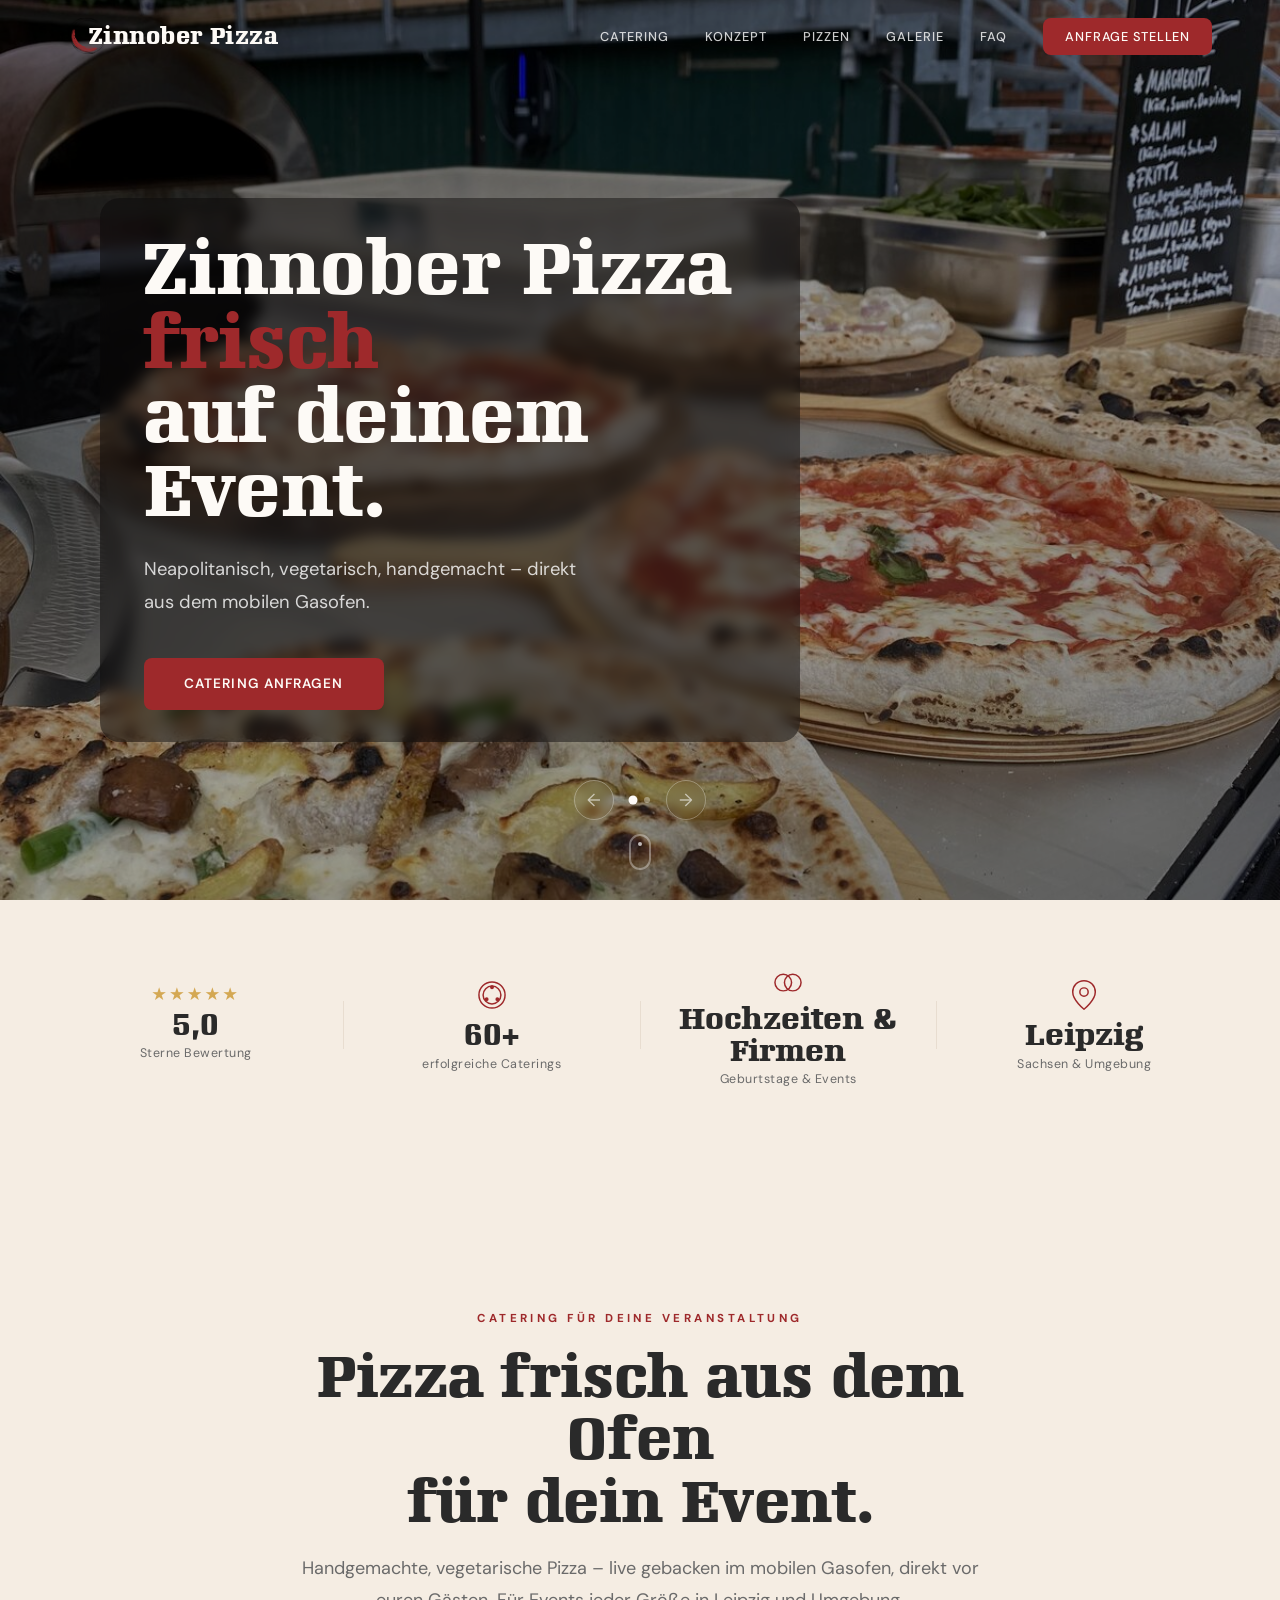
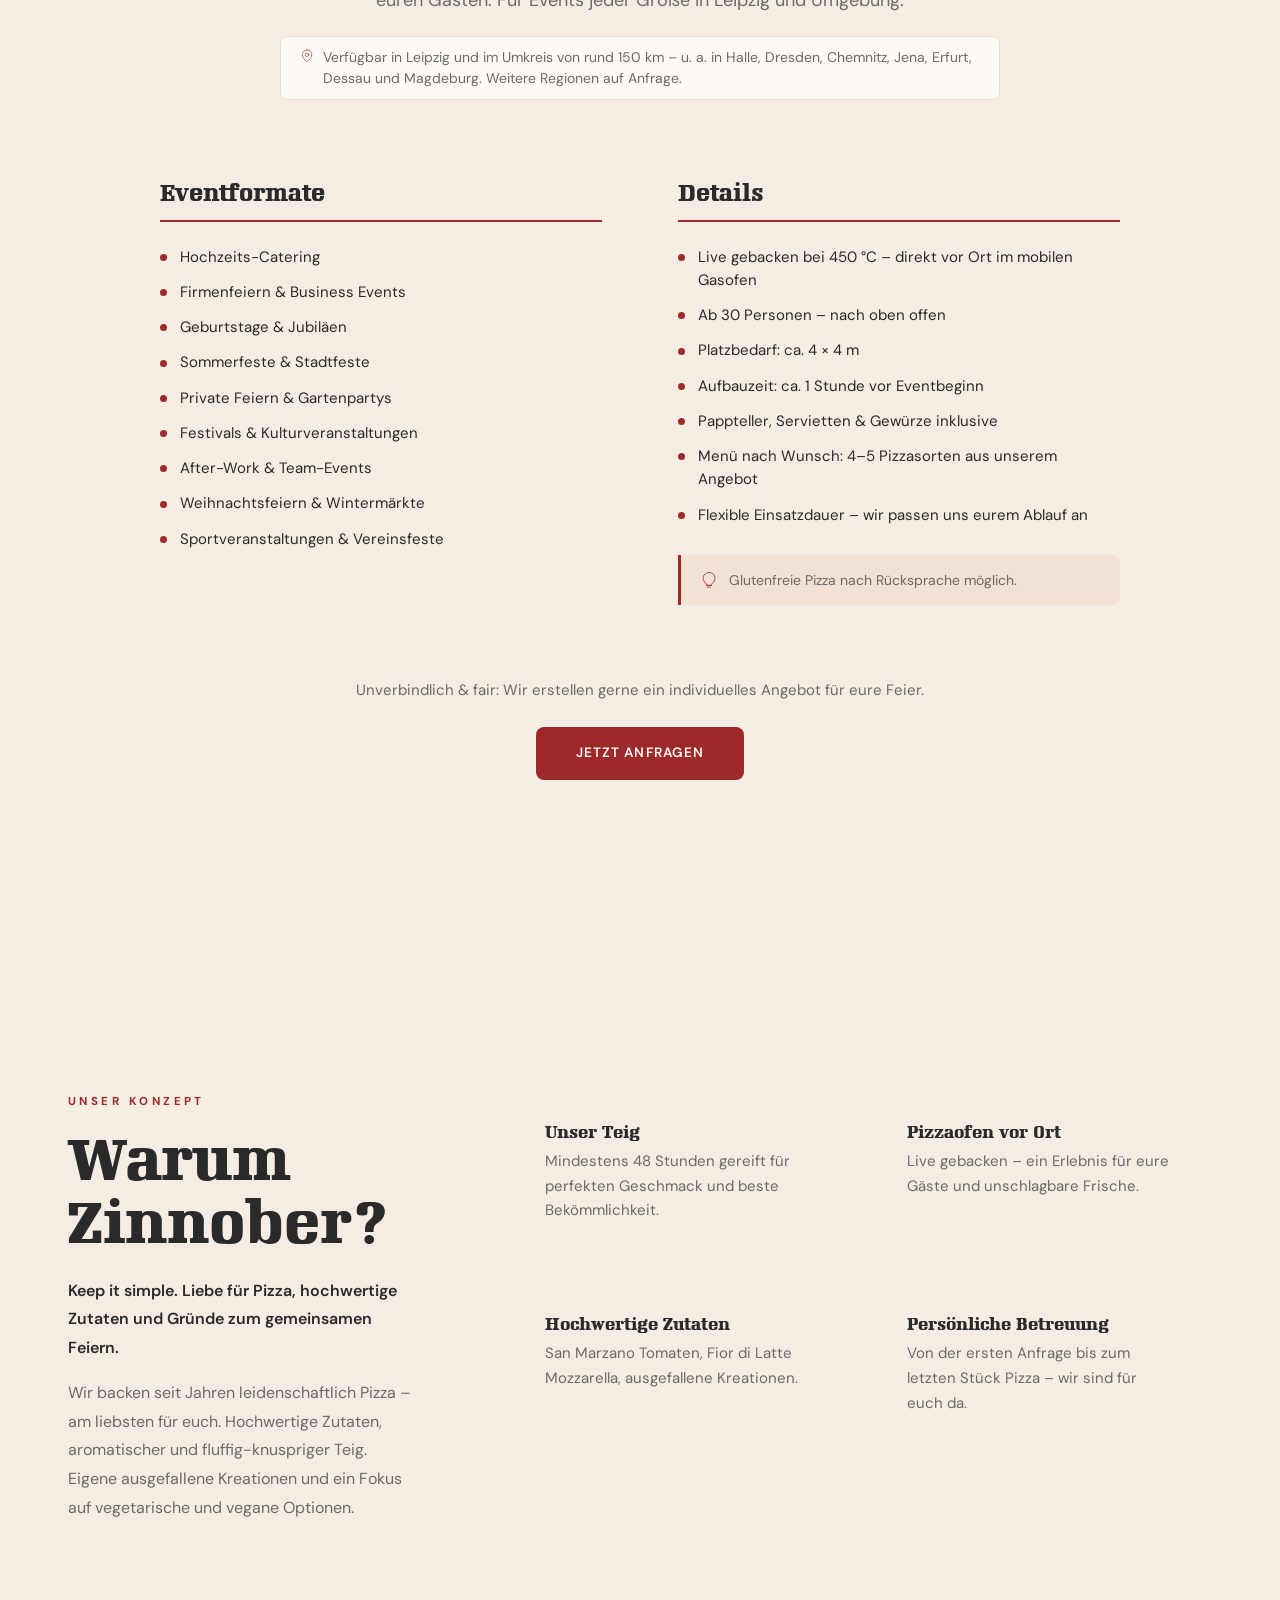
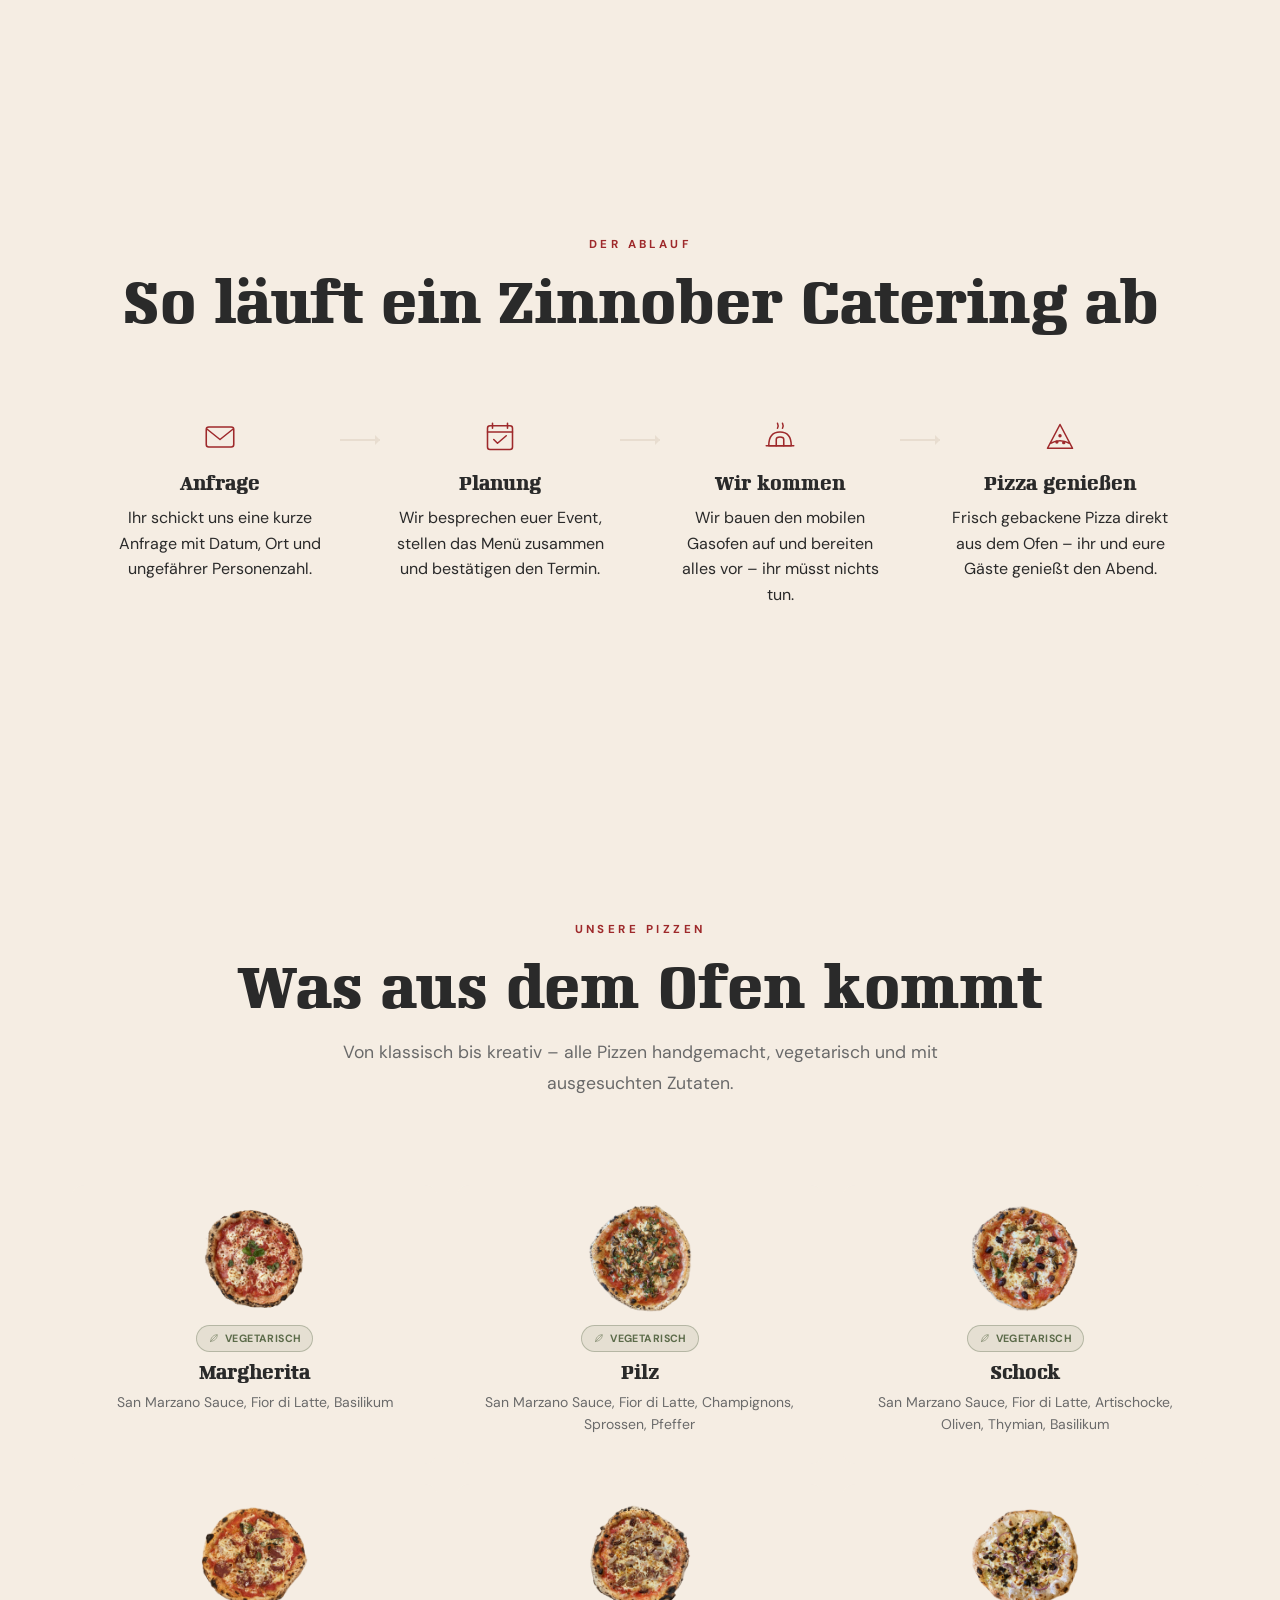
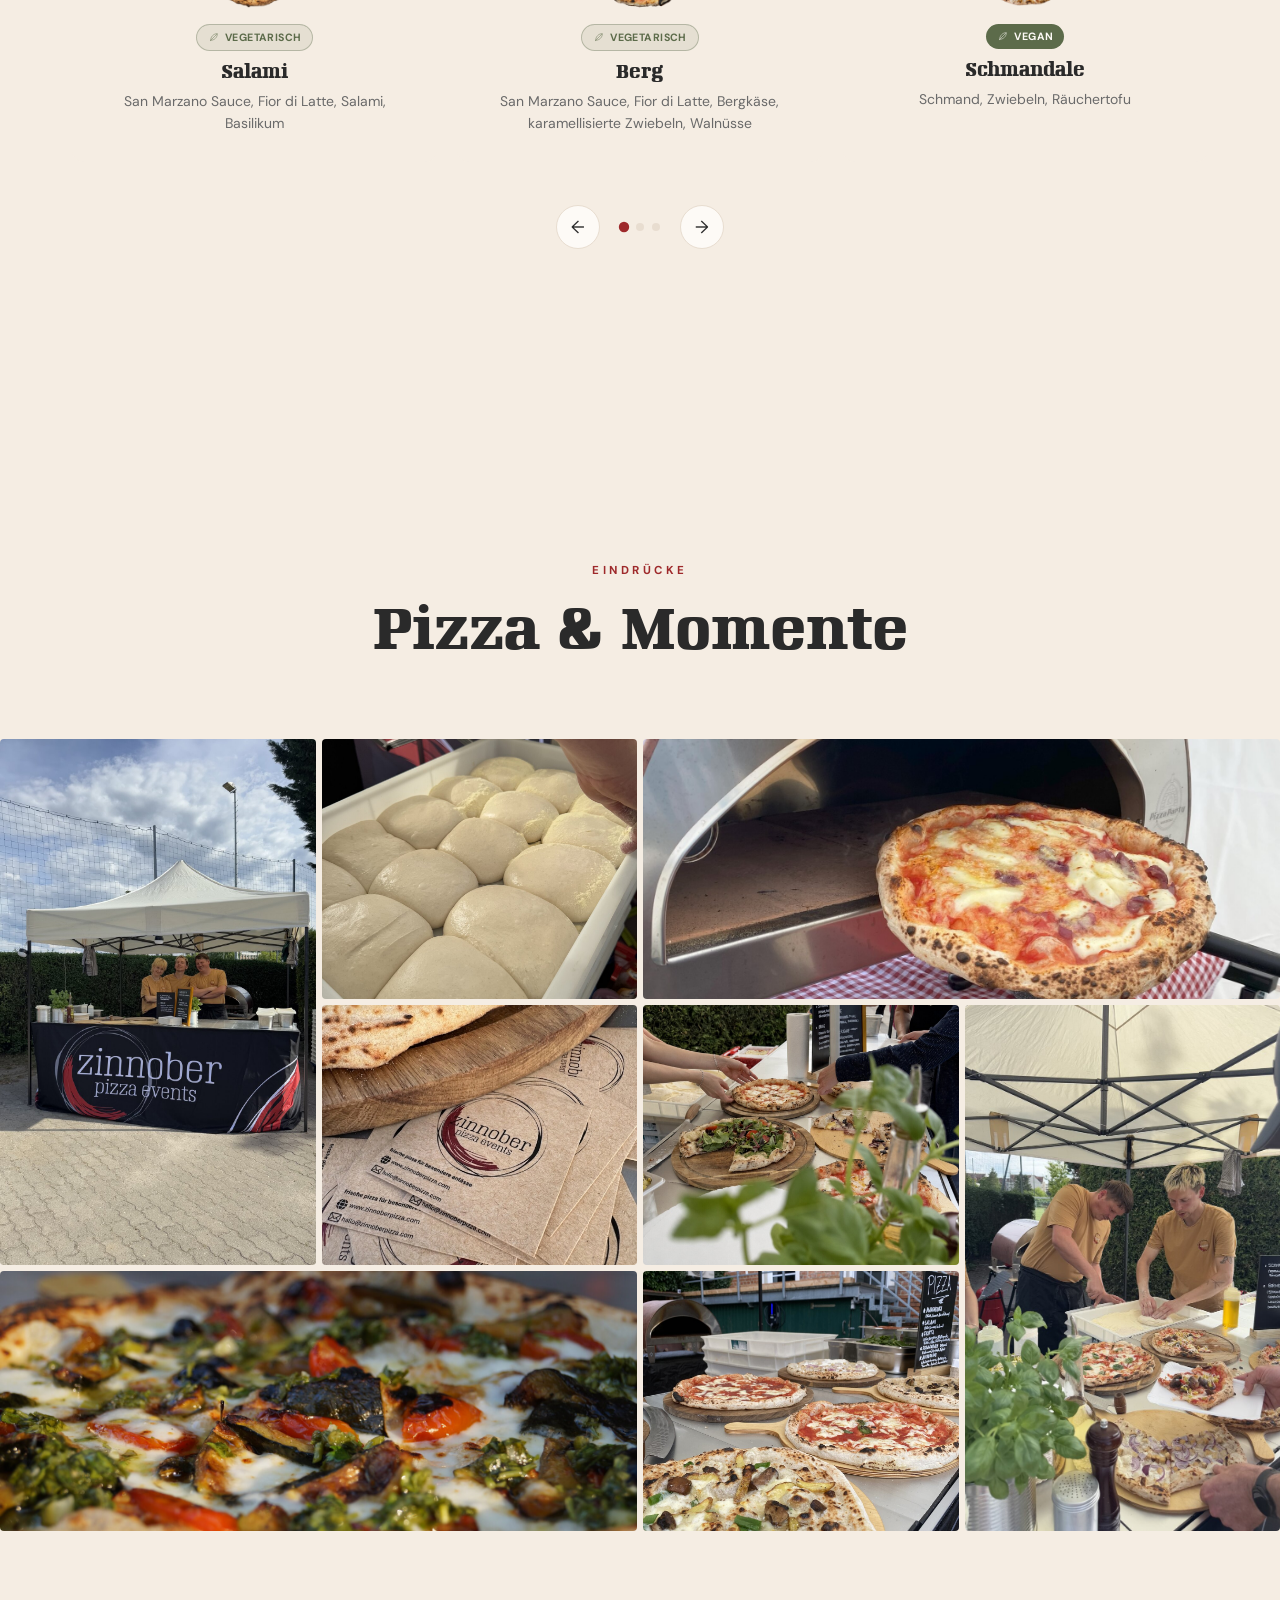
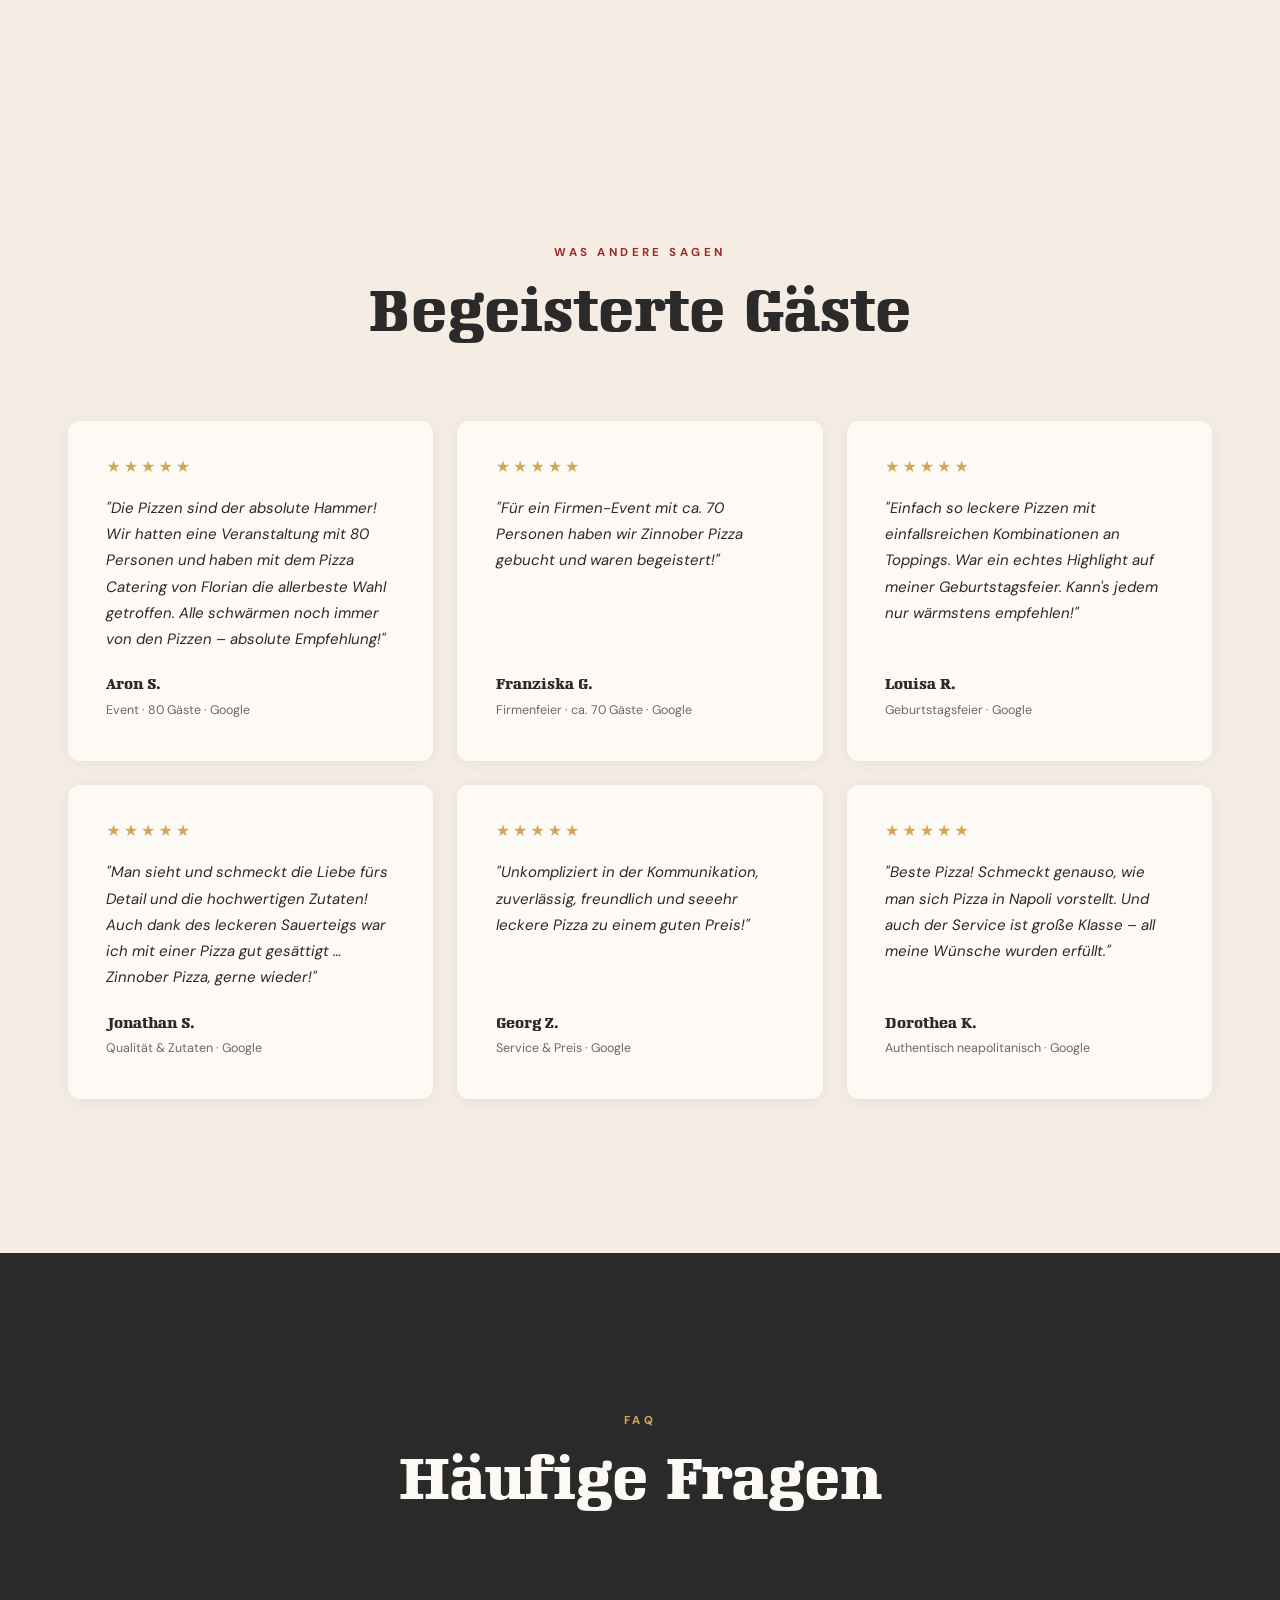
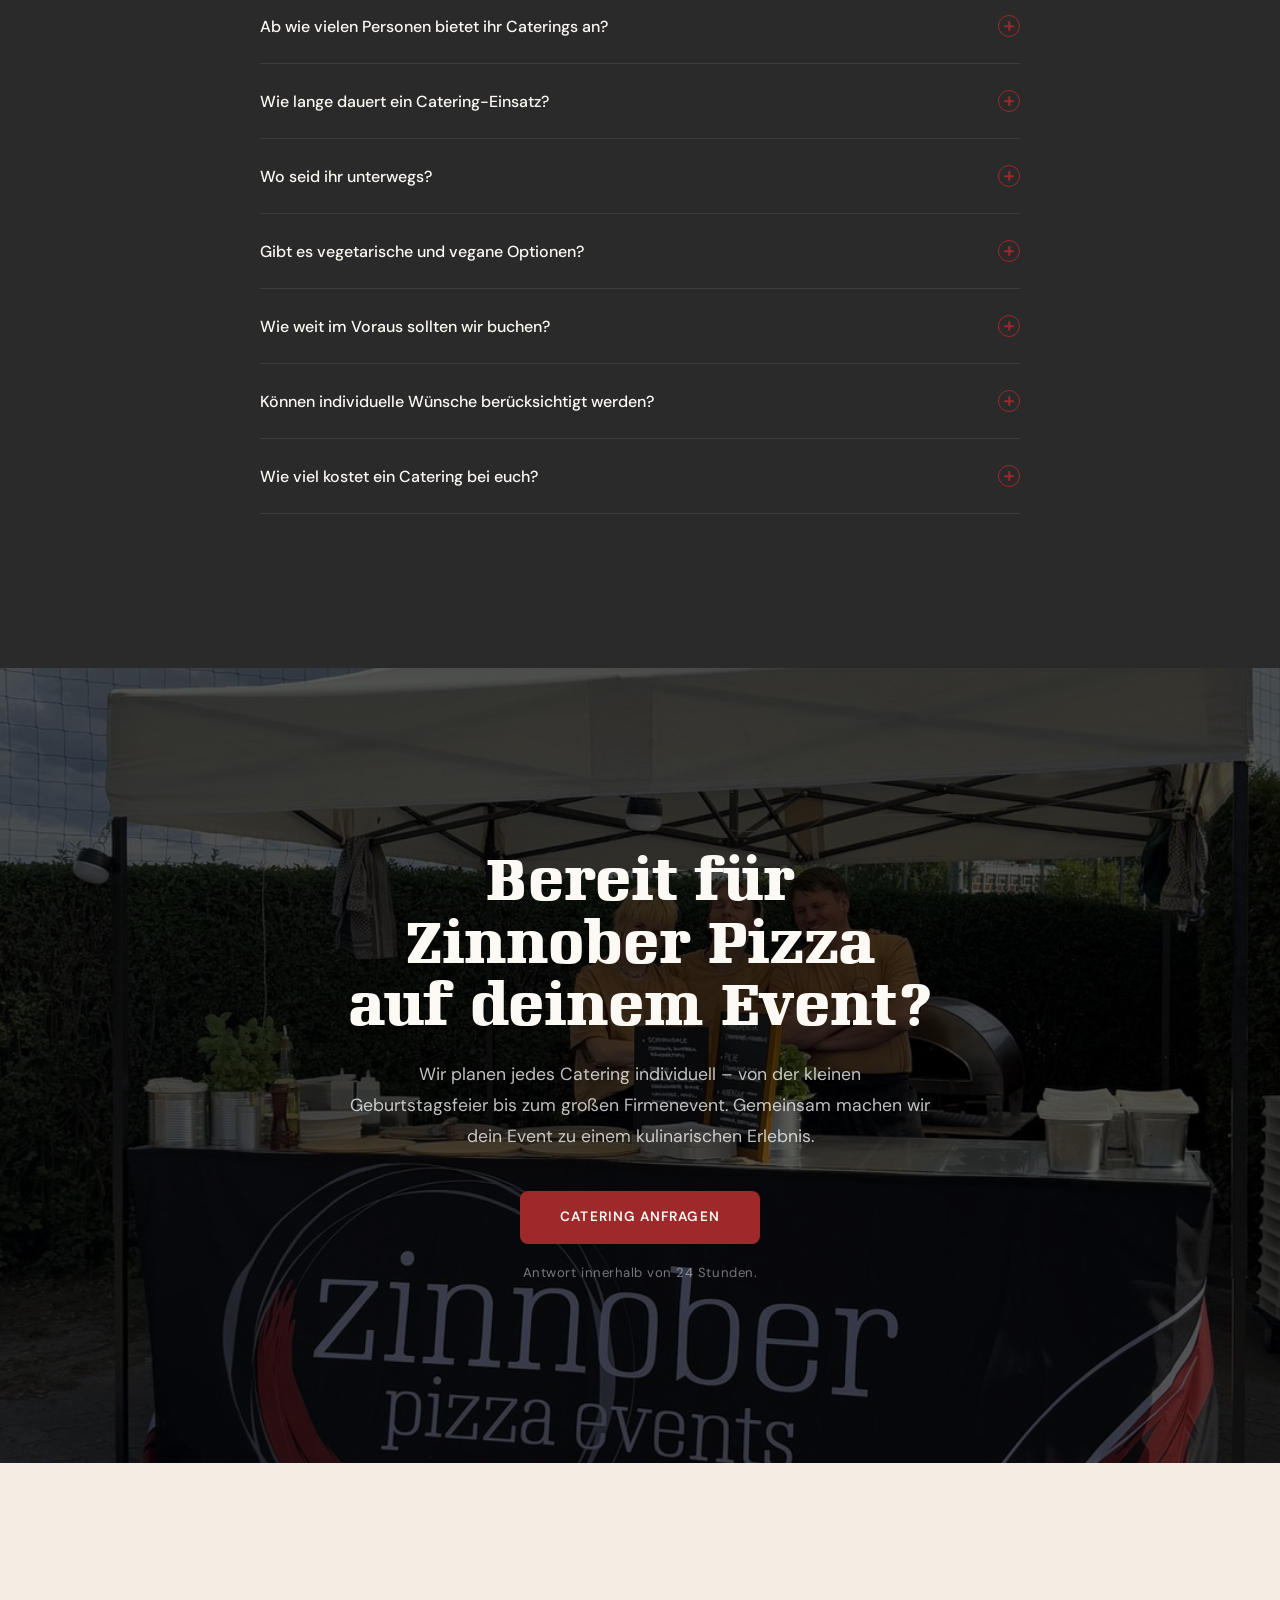
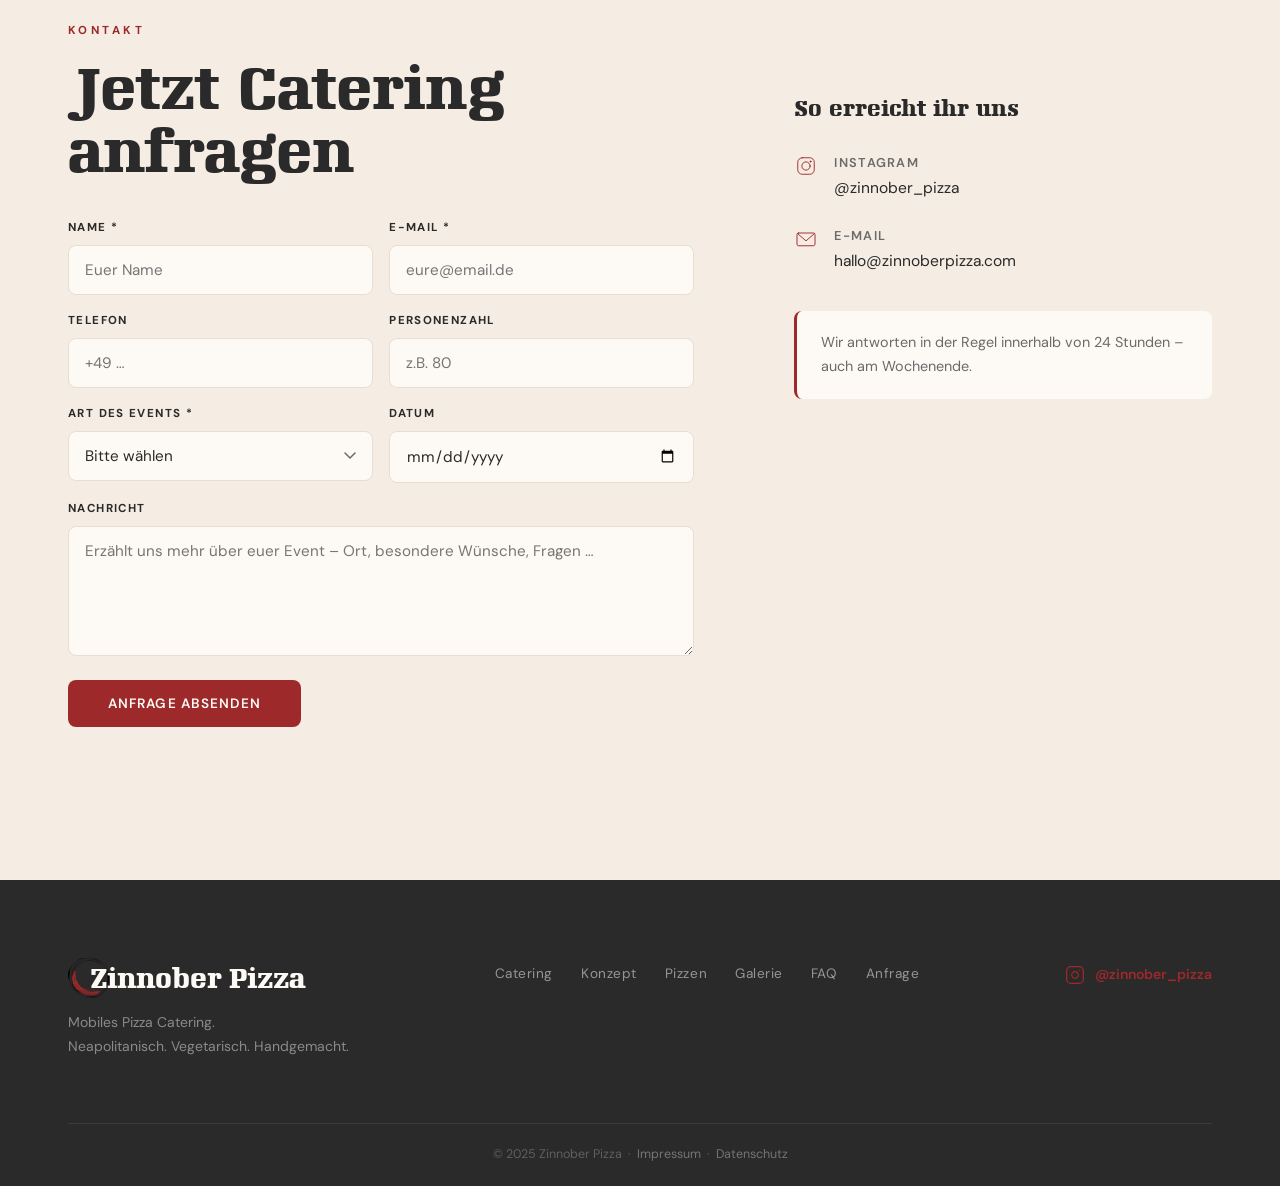
==== index.html @ 3fdca591 "heute" ====
<!DOCTYPE html>
<html lang="de">
<head>
    <meta charset="UTF-8">
    <meta name="viewport" content="width=device-width, initial-scale=1.0">
    <title>Zinnober Pizza – Mobiles Catering Leipzig & Sachsen</title>
    <meta name="description" content="Live gebackene Pizza für Hochzeiten, Firmenfeiern und Events in Leipzig und Sachsen. Neapolitanisch, vegetarisch, handgemacht – direkt aus dem mobilen Gasofen.">
    <meta name="keywords" content="Pizza Catering Leipzig, mobiles Catering Sachsen, Hochzeit Catering, Firmenfeier Catering, vegetarisches Catering, Steinofen Pizza">
    <meta property="og:title" content="Zinnober Pizza – Mobiles Pizza Catering">
    <meta property="og:description" content="Live gebackene Pizza für euer Event. Neapolitanisch, vegetarisch, handgemacht.">
    <meta property="og:type" content="website">

    <!-- Google Fonts — DM Sans body only; Napoleon headings are self-hosted in /fonts -->
    <link rel="preconnect" href="https://fonts.googleapis.com">
    <link rel="preconnect" href="https://fonts.gstatic.com" crossorigin>
    <link href="https://fonts.googleapis.com/css2?family=DM+Sans:opsz,wght@9..40,300;9..40,400;9..40,500;9..40,600&display=swap" rel="stylesheet">

    <link rel="stylesheet" href="css/style.css">
</head>
<body>

    <!-- =====================================================================
         NAVIGATION
    ====================================================================== -->
    <header class="site-header" id="header">
        <nav class="nav-inner">
            <a href="#" class="nav-logo">
                <img src="images/logo.png" alt="Zinnober Pizza" class="nav-logo-img">
                <span>Zinnober Pizza</span>
            </a>
            <button class="nav-toggle" id="navToggle" aria-label="Menü öffnen" aria-expanded="false">
                <span></span><span></span><span></span>
            </button>
            <ul class="nav-links" id="navLinks">
                <li><a href="#catering">Catering</a></li>
                <li><a href="#konzept">Konzept</a></li>
                <li><a href="#pizzen">Pizzen</a></li>
                <li><a href="#galerie">Galerie</a></li>
                <li><a href="#faq">FAQ</a></li>
                <li><a href="#anfrage" class="nav-cta">Anfrage stellen</a></li>
            </ul>
        </nav>
    </header>


    <!-- =====================================================================
         HERO – Photo Slider
         Images: images/gallery-08.jpg, slide1.jpg, slide3.jpg (recommended: ≥1920×1080px)
    ====================================================================== -->
    <section class="s-hero" id="hero" aria-label="Hero">

        <div class="hero-slider" id="heroSlider" aria-hidden="true">
            <div class="hero-slide active" style="background-image: url('images/gallery-08.jpg')"></div>
            <div class="hero-slide" style="background-image: url('images/slide3.jpg')"></div>
        </div>
        <div class="hero-overlay" aria-hidden="true"></div>

        <div class="hero-body">
            <div class="hero-text-panel">
                <h1 class="hero-title">Zinnober Pizza<br><span class="hero-word" id="heroWord">live</span><br>auf deinem Event.</h1>
                <p class="hero-sub">Neapolitanisch, vegetarisch, handgemacht – direkt aus dem mobilen Gasofen.</p>
                <a href="#anfrage" class="btn btn-primary">Catering anfragen</a>
            </div>
        </div>

        <div class="hero-slider-controls" aria-label="Slider-Steuerung">
            <button class="slider-btn" id="sliderPrev" aria-label="Vorheriges Bild">&#8592;</button>
            <div class="slider-dots" id="sliderDots" role="tablist"></div>
            <button class="slider-btn" id="sliderNext" aria-label="Nächstes Bild">&#8594;</button>
        </div>

        <div class="scroll-indicator" aria-hidden="true">
            <span></span>
        </div>

    </section>


    <!-- =====================================================================
         TRUST BAR
    ====================================================================== -->
    <div class="s-trust" aria-label="Auf einen Blick">
        <div class="trust-inner">
            <div class="trust-item reveal">
                <span class="trust-stars" aria-label="5 von 5 Sternen">★★★★★</span>
                <strong class="trust-value" data-count="5" data-decimals="1">5,0</strong>
                <span class="trust-label">Sterne Bewertung</span>
            </div>
            <div class="trust-divider" aria-hidden="true"></div>
            <div class="trust-item reveal" style="--reveal-delay: 80ms">
                <span class="trust-icon" aria-hidden="true">
                    <svg width="64" height="64" viewBox="0 0 64 64" fill="none" stroke="currentColor" stroke-width="2.5" stroke-linecap="round" stroke-linejoin="round">
                        <circle cx="32" cy="32" r="22"></circle>
                        <circle cx="32" cy="32" r="15"></circle>
                        <circle cx="32" cy="19" r="2" fill="currentColor"></circle>
                        <circle cx="23" cy="39" r="2" fill="currentColor"></circle>
                        <circle cx="41" cy="39" r="2" fill="currentColor"></circle>
                    </svg>
                </span>
                <strong class="trust-value" data-count="60">60+</strong>
                <span class="trust-label">erfolgreiche Caterings</span>
            </div>
            <div class="trust-divider" aria-hidden="true"></div>
            <div class="trust-item reveal" style="--reveal-delay: 160ms">
                <span class="trust-icon" aria-hidden="true">
                    <svg width="64" height="64" viewBox="0 0 64 64" fill="none" stroke="currentColor" stroke-width="2.5" stroke-linecap="round" stroke-linejoin="round">
                        <circle cx="24" cy="38" r="14"></circle>
                        <circle cx="40" cy="38" r="14"></circle>
                    </svg>
                </span>
                <strong class="trust-value">Hochzeiten &amp; Firmen</strong>
                <span class="trust-label">Geburtstage &amp; Events</span>
            </div>
            <div class="trust-divider" aria-hidden="true"></div>
            <div class="trust-item reveal" style="--reveal-delay: 240ms">
                <span class="trust-icon" aria-hidden="true">
                    <svg width="64" height="64" viewBox="0 0 64 64" fill="none" stroke="currentColor" stroke-width="2.5" stroke-linecap="round" stroke-linejoin="round">
                        <path d="M32 8 C21 8 13 16.5 13 27 C13 41 32 56 32 56 C32 56 51 41 51 27 C51 16.5 43 8 32 8 Z"></path>
                        <circle cx="32" cy="27" r="7"></circle>
                    </svg>
                </span>
                <strong class="trust-value">Leipzig</strong>
                <span class="trust-label">Sachsen &amp; Umgebung</span>
            </div>
        </div>
    </div>


    <!-- =====================================================================
         EVENTS
    ====================================================================== -->
    <section class="s-events" id="catering">
        <img src="images/pizza-1.png" alt="" aria-hidden="true" class="section-bg-pizza section-bg-pizza--left">
        <div class="container">

            <div class="events-intro reveal">
                <span class="section-tag">Catering für deine Veranstaltung</span>
                <h2 class="section-title">Pizza frisch aus dem Ofen<br>für dein Event.</h2>
                <p class="events-intro-text">Handgemachte, vegetarische Pizza – live gebacken im mobilen Gasofen, direkt vor euren Gästen. Für Events jeder Größe in Leipzig und Umgebung.</p>
                <p class="events-location">
                    <span class="events-location-icon" aria-hidden="true">
                        <svg width="64" height="64" viewBox="0 0 64 64" fill="none" stroke="currentColor" stroke-width="2.5" stroke-linecap="round" stroke-linejoin="round">
                            <path d="M32 8 C21 8 13 16.5 13 27 C13 41 32 56 32 56 C32 56 51 41 51 27 C51 16.5 43 8 32 8 Z"></path>
                            <circle cx="32" cy="27" r="7"></circle>
                        </svg>
                    </span>
                    Verfügbar in Leipzig und im Umkreis von rund 150 km – u. a. in Halle, Dresden, Chemnitz, Jena, Erfurt, Dessau und Magdeburg. Weitere Regionen auf Anfrage.
                </p>
            </div>

            <div class="events-body">

                <div class="events-col reveal">
                    <h3 class="events-col-title">Eventformate</h3>
                    <ul class="events-list">
                        <li>Hochzeits-Catering</li>
                        <li>Firmenfeiern &amp; Business Events</li>
                        <li>Geburtstage &amp; Jubiläen</li>
                        <li>Sommerfeste &amp; Stadtfeste</li>
                        <li>Private Feiern &amp; Gartenpartys</li>
                        <li>Festivals &amp; Kulturveranstaltungen</li>
                        <li>After-Work &amp; Team-Events</li>
                        <li>Weihnachtsfeiern &amp; Wintermärkte</li>
                        <li>Sportveranstaltungen &amp; Vereinsfeste</li>
                    </ul>
                </div>

                <div class="events-col reveal" style="--reveal-delay: 120ms">
                    <h3 class="events-col-title">Details</h3>
                    <ul class="events-list">
                        <li>Live gebacken bei 450 °C – direkt vor Ort im mobilen Gasofen</li>
                        <li>Ab 30 Personen – nach oben offen</li>
                        <li>Platzbedarf: ca. 4 × 4 m</li>
                        <li>Aufbauzeit: ca. 1 Stunde vor Eventbeginn</li>
                        <li>Pappteller, Servietten &amp; Gewürze inklusive</li>
                        <li>Menü nach Wunsch: 4–5 Pizzasorten aus unserem Angebot</li>
                        <li>Flexible Einsatzdauer – wir passen uns eurem Ablauf an</li>
                    </ul>

                    <div class="events-note">
                        <span class="events-note-icon" aria-hidden="true">
                            <svg width="64" height="64" viewBox="0 0 64 64" fill="none" stroke="currentColor" stroke-width="2.5" stroke-linecap="round" stroke-linejoin="round">
                                <path d="M32 8 C21 8 13 16 13 26 C13 33 17 38 21 42 C23 44 24 46 24 49 L40 49 C40 46 41 44 43 42 C47 38 51 33 51 26 C51 16 43 8 32 8 Z"></path>
                                <path d="M24 49 L40 49"></path>
                                <path d="M27 55 L37 55"></path>
                            </svg>
                        </span>
                        <p>Glutenfreie Pizza nach Rücksprache möglich.</p>
                    </div>
                </div>

            </div>

            <div class="events-cta reveal">
                <p>Unverbindlich &amp; fair: Wir erstellen gerne ein individuelles Angebot für eure Feier.</p>
                <a href="#anfrage" class="btn btn-primary">Jetzt anfragen</a>
            </div>

        </div>
    </section>


    <!-- =====================================================================
         KONZEPT / WHY ZINNOBER
    ====================================================================== -->
    <section class="s-why" id="konzept">
        <img src="images/pizza-2.png" alt="" aria-hidden="true" class="section-bg-pizza section-bg-pizza--right">
        <div class="container">

            <div class="why-layout">
                <div class="why-text">
                    <span class="section-tag reveal">Unser Konzept</span>
                    <h2 class="section-title reveal" style="--reveal-delay: 80ms">Warum Zinnober?</h2>
                    <p class="why-lead reveal" style="--reveal-delay: 120ms">Keep it simple. Liebe für Pizza, hochwertige Zutaten und Gründe zum gemeinsamen Feiern.</p>
                    <p class="reveal" style="--reveal-delay: 160ms">Wir backen seit Jahren leidenschaftlich Pizza – am liebsten für euch. Hochwertige Zutaten, aromatischer und fluffig-knuspriger Teig. Eigene ausgefallene Kreationen und ein Fokus auf vegetarische und vegane Optionen.</p>
                </div>
                <div class="why-cards">
                    <div class="why-card reveal">
                        <h3>Unser Teig</h3>
                        <p>Mindestens 48 Stunden gereift für perfekten Geschmack und beste Bekömmlichkeit.</p>
                    </div>
                    <div class="why-card reveal" style="--reveal-delay: 80ms">
                        <h3>Pizzaofen vor Ort</h3>
                        <p>Live gebacken – ein Erlebnis für eure Gäste und unschlagbare Frische.</p>
                    </div>
                    <div class="why-card reveal" style="--reveal-delay: 160ms">
                        <h3>Hochwertige Zutaten</h3>
                        <p>San Marzano Tomaten, Fior di Latte Mozzarella, ausgefallene Kreationen.</p>
                    </div>
                    <div class="why-card reveal" style="--reveal-delay: 240ms">
                        <h3>Persönliche Betreuung</h3>
                        <p>Von der ersten Anfrage bis zum letzten Stück Pizza – wir sind für euch da.</p>
                    </div>
                </div>
            </div>

        </div>
    </section>


    <!-- =====================================================================
         PROCESS / SO LÄUFT ES AB
    ====================================================================== -->
    <section class="s-process">
        <div class="container">

            <div class="section-header">
                <span class="section-tag reveal">Der Ablauf</span>
                <h2 class="section-title reveal" style="--reveal-delay: 80ms">So läuft ein Zinnober Catering ab</h2>
            </div>

            <div class="process-steps">

                <div class="process-step reveal">
                    <div class="process-icon" aria-hidden="true">
                        <svg width="64" height="64" viewBox="0 0 64 64" fill="none" stroke="currentColor" stroke-width="2.5" stroke-linecap="round" stroke-linejoin="round">
                            <rect x="10" y="16" width="44" height="32" rx="4"></rect>
                            <path d="M12 20 L32 36 L52 20"></path>
                        </svg>
                    </div>
                    <h3>Anfrage</h3>
                    <p>Ihr schickt uns eine kurze Anfrage mit Datum, Ort und ungefährer Personenzahl.</p>
                </div>

                <div class="process-arrow" aria-hidden="true"></div>

                <div class="process-step reveal" style="--reveal-delay: 100ms">
                    <div class="process-icon" aria-hidden="true">
                        <svg width="64" height="64" viewBox="0 0 64 64" fill="none" stroke="currentColor" stroke-width="2.5" stroke-linecap="round" stroke-linejoin="round">
                            <rect x="12" y="14" width="40" height="38" rx="4"></rect>
                            <path d="M12 24 L52 24"></path>
                            <path d="M20 10 L20 18 M44 10 L44 18"></path>
                            <path d="M22 36 L28 42 L42 30"></path>
                        </svg>
                    </div>
                    <h3>Planung</h3>
                    <p>Wir besprechen euer Event, stellen das Menü zusammen und bestätigen den Termin.</p>
                </div>

                <div class="process-arrow" aria-hidden="true"></div>

                <div class="process-step reveal" style="--reveal-delay: 200ms">
                    <div class="process-icon" aria-hidden="true">
                        <svg width="64" height="64" viewBox="0 0 64 64" fill="none" stroke="currentColor" stroke-width="2.5" stroke-linecap="round" stroke-linejoin="round">
                            <path d="M14 46 Q14 24 32 24 Q50 24 50 46 Z"></path>
                            <path d="M26 46 L26 36 Q26 32 32 32 Q38 32 38 36 L38 46"></path>
                            <path d="M28 18 Q30 14 28 10 M36 18 Q38 14 36 10"></path>
                            <path d="M10 46 L54 46"></path>
                        </svg>
                    </div>
                    <h3>Wir kommen</h3>
                    <p>Wir bauen den mobilen Gasofen auf und bereiten alles vor – ihr müsst nichts tun.</p>
                </div>

                <div class="process-arrow" aria-hidden="true"></div>

                <div class="process-step reveal" style="--reveal-delay: 300ms">
                    <div class="process-icon" aria-hidden="true">
                        <svg width="64" height="64" viewBox="0 0 64 64" fill="none" stroke="currentColor" stroke-width="2.5" stroke-linecap="round" stroke-linejoin="round">
                            <path d="M32 12 L52 50 L12 50 Z"></path>
                            <path d="M17 42 Q32 34 47 42"></path>
                            <circle cx="32" cy="30" r="1.5" fill="currentColor"></circle>
                            <circle cx="27" cy="40" r="1.5" fill="currentColor"></circle>
                            <circle cx="38" cy="41" r="1.5" fill="currentColor"></circle>
                        </svg>
                    </div>
                    <h3>Pizza genießen</h3>
                    <p>Frisch gebackene Pizza direkt aus dem Ofen – ihr und eure Gäste genießt den Abend.</p>
                </div>

            </div>

        </div>
    </section>


    <!-- =====================================================================
         PIZZEN / MENU
         Images: images/menu/*.png (transparent cutouts, ~500px)
    ====================================================================== -->
    <section class="s-menu" id="pizzen">
        <div class="container">

            <div class="section-header">
                <span class="section-tag reveal">Unsere Pizzen</span>
                <h2 class="section-title reveal" style="--reveal-delay: 80ms">Was aus dem Ofen kommt</h2>
                <p class="section-sub reveal" style="--reveal-delay: 160ms">Von klassisch bis kreativ – alle Pizzen handgemacht, vegetarisch und mit ausgesuchten Zutaten.</p>
            </div>

            <div class="menu-slider">
                <div class="menu-track" id="menuTrack" tabindex="0" aria-label="Pizzen-Karte, zum Blättern nach rechts wischen oder Pfeile nutzen">

                    <div class="menu-page">
                        <div class="menu-card reveal">
                            <div class="menu-card-img"><img src="images/menu/margherita.png" alt="Pizza Margherita" loading="lazy"></div>
                            <span class="menu-badge menu-badge--veggie"><svg width="64" height="64" viewBox="0 0 64 64" fill="none" stroke="currentColor" stroke-width="2.5" stroke-linecap="round" stroke-linejoin="round"><path d="M14 50 C14 30 30 14 50 14 C50 34 34 50 14 50 Z"></path><path d="M18 46 C28 36 38 26 46 18"></path></svg>Vegetarisch</span>
                            <h3>Margherita</h3>
                            <p>San Marzano Sauce, Fior di Latte, Basilikum</p>
                        </div>
                        <div class="menu-card reveal" style="--reveal-delay: 60ms">
                            <div class="menu-card-img"><img src="images/menu/pilz.png" alt="Pizza Pilz" loading="lazy"></div>
                            <span class="menu-badge menu-badge--veggie"><svg width="64" height="64" viewBox="0 0 64 64" fill="none" stroke="currentColor" stroke-width="2.5" stroke-linecap="round" stroke-linejoin="round"><path d="M14 50 C14 30 30 14 50 14 C50 34 34 50 14 50 Z"></path><path d="M18 46 C28 36 38 26 46 18"></path></svg>Vegetarisch</span>
                            <h3>Pilz</h3>
                            <p>San Marzano Sauce, Fior di Latte, Champignons, Sprossen, Pfeffer</p>
                        </div>
                        <div class="menu-card reveal" style="--reveal-delay: 120ms">
                            <div class="menu-card-img"><img src="images/menu/schock.png" alt="Pizza Schock" loading="lazy"></div>
                            <span class="menu-badge menu-badge--veggie"><svg width="64" height="64" viewBox="0 0 64 64" fill="none" stroke="currentColor" stroke-width="2.5" stroke-linecap="round" stroke-linejoin="round"><path d="M14 50 C14 30 30 14 50 14 C50 34 34 50 14 50 Z"></path><path d="M18 46 C28 36 38 26 46 18"></path></svg>Vegetarisch</span>
                            <h3>Schock</h3>
                            <p>San Marzano Sauce, Fior di Latte, Artischocke, Oliven, Thymian, Basilikum</p>
                        </div>
                        <div class="menu-card reveal">
                            <div class="menu-card-img"><img src="images/menu/salami.png" alt="Pizza Salami" loading="lazy"></div>
                            <span class="menu-badge menu-badge--veggie"><svg width="64" height="64" viewBox="0 0 64 64" fill="none" stroke="currentColor" stroke-width="2.5" stroke-linecap="round" stroke-linejoin="round"><path d="M14 50 C14 30 30 14 50 14 C50 34 34 50 14 50 Z"></path><path d="M18 46 C28 36 38 26 46 18"></path></svg>Vegetarisch</span>
                            <h3>Salami</h3>
                            <p>San Marzano Sauce, Fior di Latte, Salami, Basilikum</p>
                        </div>
                        <div class="menu-card reveal" style="--reveal-delay: 60ms">
                            <div class="menu-card-img"><img src="images/menu/berg.png" alt="Pizza Berg" loading="lazy"></div>
                            <span class="menu-badge menu-badge--veggie"><svg width="64" height="64" viewBox="0 0 64 64" fill="none" stroke="currentColor" stroke-width="2.5" stroke-linecap="round" stroke-linejoin="round"><path d="M14 50 C14 30 30 14 50 14 C50 34 34 50 14 50 Z"></path><path d="M18 46 C28 36 38 26 46 18"></path></svg>Vegetarisch</span>
                            <h3>Berg</h3>
                            <p>San Marzano Sauce, Fior di Latte, Bergkäse, karamellisierte Zwiebeln, Walnüsse</p>
                        </div>
                        <div class="menu-card reveal" style="--reveal-delay: 120ms">
                            <div class="menu-card-img"><img src="images/menu/schmandale.png" alt="Pizza Schmandale" loading="lazy"></div>
                            <span class="menu-badge menu-badge--vegan"><svg width="64" height="64" viewBox="0 0 64 64" fill="none" stroke="currentColor" stroke-width="2.5" stroke-linecap="round" stroke-linejoin="round"><path d="M14 50 C14 30 30 14 50 14 C50 34 34 50 14 50 Z"></path><path d="M18 46 C28 36 38 26 46 18"></path></svg>Vegan</span>
                            <h3>Schmandale</h3>
                            <p>Schmand, Zwiebeln, Räuchertofu</p>
                        </div>
                    </div>

                    <div class="menu-page">
                        <div class="menu-card reveal">
                            <div class="menu-card-img"><img src="images/menu/birne.png" alt="Pizza Birne" loading="lazy"></div>
                            <span class="menu-badge menu-badge--veggie"><svg width="64" height="64" viewBox="0 0 64 64" fill="none" stroke="currentColor" stroke-width="2.5" stroke-linecap="round" stroke-linejoin="round"><path d="M14 50 C14 30 30 14 50 14 C50 34 34 50 14 50 Z"></path><path d="M18 46 C28 36 38 26 46 18"></path></svg>Vegetarisch</span>
                            <h3>Birne</h3>
                            <p>Schmand, Birne geräuchert, Radicchio, Peka-Nüsse, Heu-Öl</p>
                        </div>
                        <div class="menu-card reveal" style="--reveal-delay: 60ms">
                            <div class="menu-card-img"><img src="images/menu/lucha.png" alt="Pizza Lucha" loading="lazy"></div>
                            <span class="menu-badge menu-badge--veggie"><svg width="64" height="64" viewBox="0 0 64 64" fill="none" stroke="currentColor" stroke-width="2.5" stroke-linecap="round" stroke-linejoin="round"><path d="M14 50 C14 30 30 14 50 14 C50 34 34 50 14 50 Z"></path><path d="M18 46 C28 36 38 26 46 18"></path></svg>Vegetarisch</span>
                            <h3>Lucha</h3>
                            <p>Schmand, Fior di Latte, Bergkäse, Lauch gebraten, Peperoni, Rauchpaprika</p>
                        </div>
                        <div class="menu-card reveal" style="--reveal-delay: 120ms">
                            <div class="menu-card-img"><img src="images/menu/dillicious.png" alt="Pizza Dillicious" loading="lazy"></div>
                            <span class="menu-badge menu-badge--vegan"><svg width="64" height="64" viewBox="0 0 64 64" fill="none" stroke="currentColor" stroke-width="2.5" stroke-linecap="round" stroke-linejoin="round"><path d="M14 50 C14 30 30 14 50 14 C50 34 34 50 14 50 Z"></path><path d="M18 46 C28 36 38 26 46 18"></path></svg>Vegan</span>
                            <h3>Dillicious</h3>
                            <p>Schmand, Lachs-Karotten, fake Kaviar, Dill</p>
                        </div>
                        <div class="menu-card reveal">
                            <div class="menu-card-img"><img src="images/menu/aubergine.png" alt="Pizza Aubergine" loading="lazy"></div>
                            <span class="menu-badge menu-badge--vegan"><svg width="64" height="64" viewBox="0 0 64 64" fill="none" stroke="currentColor" stroke-width="2.5" stroke-linecap="round" stroke-linejoin="round"><path d="M14 50 C14 30 30 14 50 14 C50 34 34 50 14 50 Z"></path><path d="M18 46 C28 36 38 26 46 18"></path></svg>Vegan</span>
                            <h3>Aubergine</h3>
                            <p>Aubergine-Creme, Aubergine gebraten, Rucola, Cherry-Tomaten, Sonnenblumenkerne</p>
                        </div>
                        <div class="menu-card reveal" style="--reveal-delay: 60ms">
                            <div class="menu-card-img"><img src="images/menu/rote-ernte.png" alt="Pizza Rote Ernte" loading="lazy"></div>
                            <span class="menu-badge menu-badge--veggie"><svg width="64" height="64" viewBox="0 0 64 64" fill="none" stroke="currentColor" stroke-width="2.5" stroke-linecap="round" stroke-linejoin="round"><path d="M14 50 C14 30 30 14 50 14 C50 34 34 50 14 50 Z"></path><path d="M18 46 C28 36 38 26 46 18"></path></svg>Vegetarisch</span>
                            <h3>Rote Ernte</h3>
                            <p>Fior di Latte, Cherry Tomaten, Rotwein Tomaten, Oliven, Basilikum, Knoblauch</p>
                        </div>
                        <div class="menu-card reveal" style="--reveal-delay: 120ms">
                            <div class="menu-card-img"><img src="images/menu/spinat.png" alt="Pizza Spinat" loading="lazy"></div>
                            <span class="menu-badge menu-badge--veggie"><svg width="64" height="64" viewBox="0 0 64 64" fill="none" stroke="currentColor" stroke-width="2.5" stroke-linecap="round" stroke-linejoin="round"><path d="M14 50 C14 30 30 14 50 14 C50 34 34 50 14 50 Z"></path><path d="M18 46 C28 36 38 26 46 18"></path></svg>Vegetarisch</span>
                            <h3>Spinat</h3>
                            <p>Frischer Blattspinat, Fior di Latte, Bergkäse, Schabzigerklee, Knoblauchöl, Pfeffer, Zitrone</p>
                        </div>
                    </div>

                    <div class="menu-page">
                        <div class="menu-card reveal">
                            <div class="menu-card-img"><img src="images/menu/fritta.png" alt="Pizza Fritta" loading="lazy"></div>
                            <span class="menu-badge menu-badge--veggie"><svg width="64" height="64" viewBox="0 0 64 64" fill="none" stroke="currentColor" stroke-width="2.5" stroke-linecap="round" stroke-linejoin="round"><path d="M14 50 C14 30 30 14 50 14 C50 34 34 50 14 50 Z"></path><path d="M18 46 C28 36 38 26 46 18"></path></svg>Vegetarisch</span>
                            <h3>Fritta</h3>
                            <p>Pfeffer-Paste, Fior di Latte, Bergkäse, Fritten, Champignons, Frühlingszwiebeln, Rauchpaprika</p>
                        </div>
                        <div class="menu-card reveal" style="--reveal-delay: 60ms">
                            <div class="menu-card-img"><img src="images/menu/verde.png" alt="Pizza Verde" loading="lazy"></div>
                            <span class="menu-badge menu-badge--veggie"><svg width="64" height="64" viewBox="0 0 64 64" fill="none" stroke="currentColor" stroke-width="2.5" stroke-linecap="round" stroke-linejoin="round"><path d="M14 50 C14 30 30 14 50 14 C50 34 34 50 14 50 Z"></path><path d="M18 46 C28 36 38 26 46 18"></path></svg>Vegetarisch</span>
                            <h3>Verde</h3>
                            <p>Gebratene Zucchini, halb getrocknete Tomaten, Fior di Latte, Chimichurri</p>
                        </div>
                    </div>

                </div>
            </div>

            <div class="menu-slider-controls">
                <button class="menu-slider-btn" id="menuPrev" aria-label="Vorherige Pizzen">&#8592;</button>
                <div class="menu-slider-dots" id="menuDots" role="tablist"></div>
                <button class="menu-slider-btn" id="menuNext" aria-label="Weitere Pizzen">&#8594;</button>
            </div>

        </div>
    </section>

    <!-- Pizza preview modal -->
    <div class="pizza-modal" id="pizzaModal" role="dialog" aria-modal="true" aria-label="Pizza Vorschau" hidden>
        <div class="pizza-modal-card">
            <button class="pizza-modal-close" id="pizzaModalClose" aria-label="Schließen">&times;</button>
            <div class="pizza-modal-img"><img id="pizzaModalImg" src="" alt=""></div>
            <span class="menu-badge" id="pizzaModalBadge"></span>
            <h3 class="pizza-modal-name" id="pizzaModalName"></h3>
            <p class="pizza-modal-ingredients" id="pizzaModalIngredients"></p>
        </div>
    </div>


    <!-- =====================================================================
         GALLERY
         Images: images/gallery-01.jpg … gallery-08.jpg
    ====================================================================== -->
    <section class="s-gallery" id="galerie">
        <div class="container">
            <div class="section-header">
                <span class="section-tag reveal">Eindrücke</span>
                <h2 class="section-title reveal" style="--reveal-delay: 80ms">Pizza &amp; Momente</h2>
            </div>
        </div>

        <div class="gallery-grid" id="galleryGrid">
            <!-- Col A tall -->
            <div class="gallery-cell gallery-cell--tall reveal" data-src="images/gallery-01.jpg" aria-label="Unser Team am Zinnober-Stand" role="img" tabindex="0">
                <div class="img-ph" data-label="gallery-01.jpg · Team am Stand" aria-hidden="true"></div>
            </div>
            <!-- Col B top -->
            <div class="gallery-cell reveal" style="--reveal-delay: 60ms" data-src="images/gallery-02.jpg" aria-label="Teigkugeln beim Gehen" role="img" tabindex="0">
                <div class="img-ph" data-label="gallery-02.jpg · Teig" aria-hidden="true"></div>
            </div>
            <!-- Col C top wide -->
            <div class="gallery-cell gallery-cell--wide reveal" style="--reveal-delay: 120ms" data-src="images/gallery-03.jpg" aria-label="Pizza kommt frisch aus dem mobilen Ofen" role="img" tabindex="0">
                <div class="img-ph" data-label="gallery-03.jpg · Aus dem Ofen" aria-hidden="true"></div>
            </div>
            <!-- Col B mid -->
            <div class="gallery-cell reveal" style="--reveal-delay: 80ms" data-src="images/gallery-04.jpg" aria-label="Zinnober Visitenkarten neben frischer Pizza" role="img" tabindex="0">
                <div class="img-ph" data-label="gallery-04.jpg · Branding" aria-hidden="true"></div>
            </div>
            <!-- Col C mid -->
            <div class="gallery-cell reveal" style="--reveal-delay: 140ms" data-src="images/gallery-05.jpg" aria-label="Gäste greifen am Büffet zu" role="img" tabindex="0">
                <div class="img-ph" data-label="gallery-05.jpg · Ausgabe" aria-hidden="true"></div>
            </div>
            <!-- Col D tall -->
            <div class="gallery-cell gallery-cell--tall reveal" style="--reveal-delay: 180ms" data-src="images/gallery-06.jpg" aria-label="Unser Team bei der Zubereitung" role="img" tabindex="0">
                <div class="img-ph" data-label="gallery-06.jpg · Zubereitung" aria-hidden="true"></div>
            </div>
            <!-- Bottom wide -->
            <div class="gallery-cell gallery-cell--wide reveal" style="--reveal-delay: 100ms" data-src="images/gallery-07.jpg" aria-label="Nahaufnahme Pizza Verde" role="img" tabindex="0">
                <div class="img-ph" data-label="gallery-07.jpg · Pizza Verde" aria-hidden="true"></div>
            </div>
            <!-- Bottom sq -->
            <div class="gallery-cell reveal" style="--reveal-delay: 160ms" data-src="images/gallery-08.jpg" aria-label="Pizzaauswahl mit Speisekarte" role="img" tabindex="0">
                <div class="img-ph" data-label="gallery-08.jpg · Auswahl" aria-hidden="true"></div>
            </div>
        </div>

        <!-- Lightbox -->
        <div class="lightbox" id="lightbox" role="dialog" aria-modal="true" aria-label="Bild vergrößert" hidden>
            <button class="lightbox-close" id="lightboxClose" aria-label="Schließen">&times;</button>
            <button class="lightbox-prev" id="lightboxPrev" aria-label="Vorheriges Bild">&#8592;</button>
            <button class="lightbox-next" id="lightboxNext" aria-label="Nächstes Bild">&#8594;</button>
            <img class="lightbox-img" id="lightboxImg" src="" alt="">
        </div>

    </section>


    <!-- =====================================================================
         REVIEWS
    ====================================================================== -->
    <section class="s-reviews">
        <div class="container">

            <div class="section-header">
                <span class="section-tag reveal">Was andere sagen</span>
                <h2 class="section-title reveal" style="--reveal-delay: 80ms">Begeisterte Gäste</h2>
            </div>

            <div class="reviews-grid">

                <article class="review-card reveal">
                    <div class="review-stars" aria-label="5 von 5 Sternen">★★★★★</div>
                    <blockquote class="review-text">"Die Pizzen sind der absolute Hammer! Wir hatten eine Veranstaltung mit 80 Personen und haben mit dem Pizza Catering von Florian die allerbeste Wahl getroffen. Alle schwärmen noch immer von den Pizzen – absolute Empfehlung!"</blockquote>
                    <footer class="review-author">
                        <div>
                            <strong>Aron S.</strong>
                            <span>Event · 80 Gäste · Google</span>
                        </div>
                    </footer>
                </article>

                <article class="review-card reveal" style="--reveal-delay: 80ms">
                    <div class="review-stars" aria-label="5 von 5 Sternen">★★★★★</div>
                    <blockquote class="review-text">"Für ein Firmen-Event mit ca. 70 Personen haben wir Zinnober Pizza gebucht und waren begeistert!"</blockquote>
                    <footer class="review-author">
                        <div>
                            <strong>Franziska G.</strong>
                            <span>Firmenfeier · ca. 70 Gäste · Google</span>
                        </div>
                    </footer>
                </article>

                <article class="review-card reveal" style="--reveal-delay: 160ms">
                    <div class="review-stars" aria-label="5 von 5 Sternen">★★★★★</div>
                    <blockquote class="review-text">"Einfach so leckere Pizzen mit einfallsreichen Kombinationen an Toppings. War ein echtes Highlight auf meiner Geburtstagsfeier. Kann's jedem nur wärmstens empfehlen!"</blockquote>
                    <footer class="review-author">
                        <div>
                            <strong>Louisa R.</strong>
                            <span>Geburtstagsfeier · Google</span>
                        </div>
                    </footer>
                </article>

                <article class="review-card reveal">
                    <div class="review-stars" aria-label="5 von 5 Sternen">★★★★★</div>
                    <blockquote class="review-text">"Man sieht und schmeckt die Liebe fürs Detail und die hochwertigen Zutaten! Auch dank des leckeren Sauerteigs war ich mit einer Pizza gut gesättigt … Zinnober Pizza, gerne wieder!"</blockquote>
                    <footer class="review-author">
                        <div>
                            <strong>Jonathan S.</strong>
                            <span>Qualität &amp; Zutaten · Google</span>
                        </div>
                    </footer>
                </article>

                <article class="review-card reveal" style="--reveal-delay: 80ms">
                    <div class="review-stars" aria-label="5 von 5 Sternen">★★★★★</div>
                    <blockquote class="review-text">"Unkompliziert in der Kommunikation, zuverlässig, freundlich und seeehr leckere Pizza zu einem guten Preis!"</blockquote>
                    <footer class="review-author">
                        <div>
                            <strong>Georg Z.</strong>
                            <span>Service &amp; Preis · Google</span>
                        </div>
                    </footer>
                </article>

                <article class="review-card reveal" style="--reveal-delay: 160ms">
                    <div class="review-stars" aria-label="5 von 5 Sternen">★★★★★</div>
                    <blockquote class="review-text">"Beste Pizza! Schmeckt genauso, wie man sich Pizza in Napoli vorstellt. Und auch der Service ist große Klasse – all meine Wünsche wurden erfüllt."</blockquote>
                    <footer class="review-author">
                        <div>
                            <strong>Dorothea K.</strong>
                            <span>Authentisch neapolitanisch · Google</span>
                        </div>
                    </footer>
                </article>

            </div>

        </div>
    </section>


    <!-- =====================================================================
         FAQ
    ====================================================================== -->
    <section class="s-faq" id="faq">
        <div class="container">

            <div class="section-header">
                <span class="section-tag reveal">FAQ</span>
                <h2 class="section-title reveal" style="--reveal-delay: 80ms">Häufige Fragen</h2>
            </div>

            <div class="faq-list">

                <div class="faq-item reveal">
                    <button class="faq-q" aria-expanded="false">
                        Ab wie vielen Personen bietet ihr Caterings an?
                        <span class="faq-icon" aria-hidden="true"></span>
                    </button>
                    <div class="faq-a" role="region">
                        <p>Wir bieten Caterings ab 30 Personen an. Nach oben hin gibt es kaum Grenzen. Sprecht uns einfach an, wir finden gemeinsam eine Lösung.</p>
                    </div>
                </div>

                <div class="faq-item reveal" style="--reveal-delay: 60ms">
                    <button class="faq-q" aria-expanded="false">
                        Wie lange dauert ein Catering-Einsatz?
                        <span class="faq-icon" aria-hidden="true"></span>
                    </button>
                    <div class="faq-a" role="region">
                        <p>Das hängt ganz von eurem Event ab. In der Regel planen wir 2–4 Stunden aktives Catering ein, plus Auf- und Abbau. Wir passen uns eurem Zeitplan flexibel an und besprechen alles im Vorfeld mit euch.</p>
                    </div>
                </div>

                <div class="faq-item reveal" style="--reveal-delay: 120ms">
                    <button class="faq-q" aria-expanded="false">
                        Wo seid ihr unterwegs?
                        <span class="faq-icon" aria-hidden="true"></span>
                    </button>
                    <div class="faq-a" role="region">
                        <p>Unser Haupteinsatzgebiet ist Leipzig und ganz Sachsen. Wir sind auch in Thüringen und Sachsen-Anhalt aktiv. Für weiter entfernte Events – auch über diese Grenzen hinaus – nehmt einfach Kontakt auf, wir sind offen für Anfragen.</p>
                    </div>
                </div>

                <div class="faq-item reveal" style="--reveal-delay: 180ms">
                    <button class="faq-q" aria-expanded="false">
                        Gibt es vegetarische und vegane Optionen?
                        <span class="faq-icon" aria-hidden="true"></span>
                    </button>
                    <div class="faq-a" role="region">
                        <p>Ja! Unsere gesamte Speisekarte ist vollständig vegetarisch. Darüber hinaus bieten wir vegane Varianten an. Wir gehen auch gerne auf eure individuellen Wünsche ein.</p>
                    </div>
                </div>

                <div class="faq-item reveal" style="--reveal-delay: 240ms">
                    <button class="faq-q" aria-expanded="false">
                        Wie weit im Voraus sollten wir buchen?
                        <span class="faq-icon" aria-hidden="true"></span>
                    </button>
                    <div class="faq-a" role="region">
                        <p>Je früher, desto besser – besonders in der Hochsaison von Mai bis Oktober sind unsere Termine schnell vergeben. Aber auch für kurzfristige Termine lohnt sich eine Anfrage!</p>
                    </div>
                </div>

                <div class="faq-item reveal" style="--reveal-delay: 300ms">
                    <button class="faq-q" aria-expanded="false">
                        Können individuelle Wünsche berücksichtigt werden?
                        <span class="faq-icon" aria-hidden="true"></span>
                    </button>
                    <div class="faq-a" role="region">
                        <p>Absolut. Wir erstellen für jedes Event ein maßgeschneidertes Angebot. Ob besondere Toppings, ein spezielles Menü oder eine bestimmte Anzahl an Pizzavarianten – teilt uns eure Wünsche mit und wir entwickeln gemeinsam das perfekte Catering.</p>
                    </div>
                </div>

                <div class="faq-item reveal" style="--reveal-delay: 360ms">
                    <button class="faq-q" aria-expanded="false">
                        Wie viel kostet ein Catering bei euch?
                        <span class="faq-icon" aria-hidden="true"></span>
                    </button>
                    <div class="faq-a" role="region">
                        <p>Wir setzen auf beste Zutaten, echtes Handwerk und einen professionellen Auftritt vor Ort, halten unsere Preise aber trotzdem bodenständig. Der genaue Preis hängt von Personenanzahl, Anfahrt, Servicezeit und Pizzaauswahl ab. Fragt uns einfach an und wir erstellen euch ein faires Angebot!</p>
                    </div>
                </div>

            </div>
        </div>
    </section>


    <!-- =====================================================================
         FINAL CTA
         Background: images/cta-bg.jpg (16:9, replace placeholder)
    ====================================================================== -->
    <section class="s-cta-final" style="background-image: url('images/cta-bg.jpg')">
        <div class="cta-final-overlay" aria-hidden="true"></div>
        <div class="cta-final-body reveal">
            <h2>Bereit für Zinnober Pizza<br>auf deinem Event?</h2>
            <p>Wir planen jedes Catering individuell – von der kleinen Geburtstagsfeier bis zum großen Firmenevent. Gemeinsam machen wir dein Event zu einem kulinarischen Erlebnis.</p>
            <a href="#anfrage" class="btn btn-primary">Catering anfragen</a>
            <span class="cta-final-note">Antwort innerhalb von 24 Stunden.</span>
        </div>
    </section>


    <!-- =====================================================================
         CONTACT
    ====================================================================== -->
    <section class="s-contact" id="anfrage">
        <div class="container">
            <div class="contact-layout">

                <!-- Form -->
                <div class="contact-form-col">
                    <span class="section-tag reveal">Kontakt</span>
                    <h2 class="section-title reveal" style="--reveal-delay: 80ms">Jetzt Catering anfragen</h2>

                    <!-- Replace action with Formspree or similar for production -->
                    <form class="contact-form" id="contactForm" novalidate>
                        <div class="form-row">
                            <div class="form-field">
                                <label for="name">Name *</label>
                                <input type="text" id="name" name="name" required placeholder="Euer Name" autocomplete="name">
                            </div>
                            <div class="form-field">
                                <label for="email">E-Mail *</label>
                                <input type="email" id="email" name="email" required placeholder="eure@email.de" autocomplete="email">
                            </div>
                        </div>
                        <div class="form-row">
                            <div class="form-field">
                                <label for="phone">Telefon</label>
                                <input type="tel" id="phone" name="phone" placeholder="+49 …" autocomplete="tel">
                            </div>
                            <div class="form-field">
                                <label for="guests">Personenzahl</label>
                                <input type="number" id="guests" name="guests" min="1" placeholder="z.B. 80">
                            </div>
                        </div>
                        <div class="form-row">
                            <div class="form-field">
                                <label for="eventType">Art des Events *</label>
                                <select id="eventType" name="eventType" required>
                                    <option value="">Bitte wählen</option>
                                    <option value="Hochzeit">Hochzeit</option>
                                    <option value="Firmenfeier">Firmenfeier</option>
                                    <option value="Geburtstag">Geburtstag</option>
                                    <option value="Private Feier">Private Feier</option>
                                    <option value="Stadtfest / Festival">Stadtfest / Festival</option>
                                    <option value="Sonstiges">Sonstiges</option>
                                </select>
                            </div>
                            <div class="form-field">
                                <label for="eventDate">Datum</label>
                                <input type="date" id="eventDate" name="eventDate">
                            </div>
                        </div>
                        <div class="form-field form-field--full">
                            <label for="message">Nachricht</label>
                            <textarea id="message" name="message" rows="5" placeholder="Erzählt uns mehr über euer Event – Ort, besondere Wünsche, Fragen …"></textarea>
                        </div>
                        <div class="form-submit">
                            <button type="submit" class="btn btn-primary">Anfrage absenden</button>
                        </div>
                    </form>
                </div>

                <!-- Contact Info -->
                <aside class="contact-info-col">
                    <h3 class="reveal">So erreicht ihr uns</h3>

                    <ul class="contact-channels">
                        <li class="reveal">
                            <span class="contact-channel-icon" aria-hidden="true">
                                <svg width="64" height="64" viewBox="0 0 64 64" fill="none" stroke="currentColor" stroke-width="2.5" stroke-linecap="round" stroke-linejoin="round">
                                    <rect x="10" y="10" width="44" height="44" rx="12"></rect>
                                    <circle cx="32" cy="32" r="11"></circle>
                                    <circle cx="44" cy="20" r="1.5" fill="currentColor"></circle>
                                </svg>
                            </span>
                            <div>
                                <strong>Instagram</strong>
                                <a href="https://www.instagram.com/zinnober_pizza" target="_blank" rel="noopener noreferrer">@zinnober_pizza</a>
                            </div>
                        </li>
                        <li class="reveal" style="--reveal-delay: 180ms">
                            <span class="contact-channel-icon" aria-hidden="true">
                                <svg width="64" height="64" viewBox="0 0 64 64" fill="none" stroke="currentColor" stroke-width="2.5" stroke-linecap="round" stroke-linejoin="round">
                                    <rect x="8" y="16" width="48" height="34" rx="4"></rect>
                                    <path d="M10 18 L32 37 L54 18"></path>
                                </svg>
                            </span>
                            <div>
                                <strong>E-Mail</strong>
                                <a href="mailto:hallo@zinnoberpizza.com">hallo@zinnoberpizza.com</a>
                            </div>
                        </li>
                    </ul>

                    <div class="contact-note reveal" style="--reveal-delay: 240ms">
                        <p>Wir antworten in der Regel innerhalb von 24 Stunden – auch am Wochenende.</p>
                    </div>

                </aside>

            </div>
        </div>
    </section>


    <!-- =====================================================================
         FOOTER
    ====================================================================== -->
    <footer class="footer">
        <div class="container">
            <div class="footer-inner">
                <div class="footer-brand">
                    <div class="footer-logo-row">
                        <img src="images/logo.png" alt="Zinnober Pizza" class="footer-logo-img">
                        <span class="footer-logo">Zinnober Pizza</span>
                    </div>
                    <p>Mobiles Pizza Catering.<br>Neapolitanisch. Vegetarisch. Handgemacht.</p>
                </div>
                <nav class="footer-nav" aria-label="Footer Navigation">
                    <a href="#catering">Catering</a>
                    <a href="#konzept">Konzept</a>
                    <a href="#pizzen">Pizzen</a>
                    <a href="#galerie">Galerie</a>
                    <a href="#faq">FAQ</a>
                    <a href="#anfrage">Anfrage</a>
                </nav>
                <div class="footer-social">
                    <a href="https://www.instagram.com/zinnober_pizza" target="_blank" rel="noopener noreferrer" aria-label="Instagram @zinnober_pizza">
                        <svg width="20" height="20" viewBox="0 0 24 24" fill="none" stroke="currentColor" stroke-width="1.5" stroke-linecap="round" stroke-linejoin="round" aria-hidden="true">
                            <rect x="2" y="2" width="20" height="20" rx="5" ry="5"/><path d="M16 11.37A4 4 0 1 1 12.63 8 4 4 0 0 1 16 11.37z"/><line x1="17.5" y1="6.5" x2="17.51" y2="6.5"/>
                        </svg>
                        @zinnober_pizza
                    </a>
                </div>
            </div>
            <div class="footer-bottom">
                <p>&copy; 2025 Zinnober Pizza &nbsp;&middot;&nbsp; <a href="impressum.html">Impressum</a> &nbsp;&middot;&nbsp; <a href="datenschutz.html">Datenschutz</a></p>
            </div>
        </div>
    </footer>

    <script src="js/main.js"></script>
</body>
</html>
---- css/style.css ----
/* =============================================================================
   ZINNOBER PIZZA — Stylesheet
   Colors:  Zinnober Rot #9E292B | Charcoal #2A2A2A | Cream #F5EDE3 | Gold #D4A853
   Fonts:   Napoleon (headings, self-hosted) | DM Sans (body, Google Fonts)
   Hosted:  GitHub Pages · static
============================================================================= */


/* ─────────────────────────────────────────────
   NAPOLEON FONT FACES (self-hosted)
───────────────────────────────────────────── */
@font-face {
    font-family: 'Napoleon';
    src: url('../fonts/napoleon-regular.ttf') format('truetype');
    font-weight: 400;
    font-style: normal;
    font-display: swap;
}
@font-face {
    font-family: 'Napoleon';
    src: url('../fonts/napoleon-italic.ttf') format('truetype');
    font-weight: 400;
    font-style: italic;
    font-display: swap;
}
@font-face {
    font-family: 'Napoleon';
    src: url('../fonts/napoleon-light.ttf') format('truetype');
    font-weight: 300;
    font-style: normal;
    font-display: swap;
}
@font-face {
    font-family: 'Napoleon';
    src: url('../fonts/napoleon-semibold.ttf') format('truetype');
    font-weight: 600;
    font-style: normal;
    font-display: swap;
}
@font-face {
    font-family: 'Napoleon';
    src: url('../fonts/napoleon-bold.ttf') format('truetype');
    font-weight: 700;
    font-style: normal;
    font-display: swap;
}
@font-face {
    font-family: 'Napoleon Condensed';
    src: url('../fonts/napoleon-bold-condensed.ttf') format('truetype');
    font-weight: 700;
    font-style: normal;
    font-display: swap;
}


/* ─────────────────────────────────────────────
   0. VARIABLES & RESET
───────────────────────────────────────────── */
:root {
    --red:          #9E292B;
    --red-dk:       #7D1F21;
    --charcoal:     #2A2A2A;
    --charcoal-lt:  #3D3D3D;
    --cream:        #F5EDE3;
    --cream-dk:     #E8DDD0;
    --gold:         #D4A853;
    --olive:        #5C6B4A;
    --white:        #FDFAF6;
    --text:         #2A2A2A;
    --text-muted:   #6A6A6A;

    --font-display: 'Napoleon', Georgia, serif;
    --font-body:    'DM Sans', system-ui, -apple-system, sans-serif;

    --container:    1240px;
    --pad-section:  clamp(80px, 12vw, 160px);
    --pad-x:        clamp(20px, 5vw, 48px);
    --nav-h:        72px;
    --radius:       12px;
    --radius-sm:    8px;
    --trans:        0.3s ease;
    --shadow-sm:    0 2px 16px rgba(0,0,0,0.06);
    --shadow-md:    0 8px 32px rgba(0,0,0,0.10);
}

*, *::before, *::after { box-sizing: border-box; margin: 0; padding: 0; }

html {
    scroll-behavior: smooth;
    scroll-padding-top: var(--nav-h);
    font-size: 16px;
}

body {
    font-family: var(--font-body);
    color: var(--text);
    background: var(--cream);
    line-height: 1.65;
    overflow-x: hidden;
    -webkit-font-smoothing: antialiased;
    -moz-osx-font-smoothing: grayscale;
}

/* ─────────────────────────────────────────────
   CARDBOARD TEXTURE — applied to all warm sections
   Grain SVG + linen fibers + cream gradient stack
───────────────────────────────────────────── */
/* Uniform cardboard photo — one fixed image spans Trust through Reviews
   so section boundaries never show up as separate crops */
.s-trust,
.s-events,
.s-why,
.s-process,
.s-menu,
.s-gallery,
.s-reviews,
.s-contact {
    background-color: var(--cream);
    background-image:
        linear-gradient(180deg, rgba(249,240,227,0.55) 0%, rgba(240,226,204,0.55) 100%),
        url("../images/cardboard.jpg");
    background-size: cover;
    background-position: center;
    background-repeat: no-repeat;
    background-attachment: fixed;
}

/* ─────────────────────────────────────────────
   PIZZA PROCESS DECOR — dough → sauce,
   a visual thread from Catering through Konzept
───────────────────────────────────────────── */
.section-bg-pizza {
    position: absolute;
    pointer-events: none;
    user-select: none;
    filter: drop-shadow(0 22px 32px rgba(0,0,0,0.20));
}
.section-bg-pizza--left {
    left: clamp(-120px, -7vw, -40px);
    top: 50%;
    width: clamp(200px, 19vw, 320px);
    transform: translateY(-52%) rotate(-9deg);
    z-index: -1;
}
.section-bg-pizza--right {
    right: clamp(-120px, -7vw, -40px);
    top: 46%;
    width: clamp(200px, 19vw, 320px);
    transform: translateY(-48%) rotate(8deg);
    z-index: -1;
}
@media (max-width: 1400px) {
    .section-bg-pizza--left,
    .section-bg-pizza--right { display: none; }
}

img  { max-width: 100%; display: block; }
a    { color: inherit; text-decoration: none; }
button { cursor: pointer; border: none; background: none; font-family: inherit; }
ul   { list-style: none; }
h1, h2, h3, h4 { font-family: var(--font-display); line-height: 1.12; }
p   { line-height: 1.75; }


/* ─────────────────────────────────────────────
   UTILITIES
───────────────────────────────────────────── */
.container {
    max-width: var(--container);
    margin-inline: auto;
    padding-inline: var(--pad-x);
}

/* Image placeholder */
.img-ph {
    width: 100%;
    height: 100%;
    background: var(--cream-dk);
    display: flex;
    align-items: center;
    justify-content: center;
    position: relative;
}
.img-ph::after {
    content: attr(data-label);
    font-family: var(--font-body);
    font-size: 0.7rem;
    letter-spacing: 0.08em;
    text-transform: uppercase;
    color: rgba(0,0,0,0.22);
    text-align: center;
    padding: 12px;
}

/* Legal pages (Impressum, Datenschutz) — no hero, header stays solid */
body.legal-page .site-header {
    background: rgba(42, 42, 42, 0.96);
    box-shadow: 0 2px 24px rgba(0,0,0,0.18);
}
.s-legal {
    padding-block: var(--pad-section);
    min-height: calc(100svh - 260px);
}
.legal-content {
    max-width: 640px;
    margin-inline: auto;
}
.legal-content h2 {
    font-size: clamp(1.8rem, 3.5vw, 2.6rem);
    color: var(--charcoal);
    margin-bottom: 28px;
}
.legal-content h3 {
    font-size: 1.1rem;
    font-weight: 700;
    color: var(--red);
    letter-spacing: 0.02em;
    margin: 32px 0 8px;
}
.legal-content p {
    color: var(--text);
    margin-bottom: 4px;
}
.legal-content a {
    color: var(--red);
    text-decoration: underline;
    text-underline-offset: 2px;
}
.legal-list {
    margin: 8px 0 4px 1.2em;
}
.legal-list li {
    list-style: disc;
    color: var(--text);
    margin-bottom: 4px;
}

/* Section shared */
.section-header {
    text-align: center;
    margin-bottom: clamp(48px, 7vw, 80px);
}
.section-tag {
    display: inline-block;
    color: var(--red);
    font-size: 0.72rem;
    font-weight: 700;
    letter-spacing: 0.3em;
    text-transform: uppercase;
    margin-bottom: 16px;
}
.section-title {
    font-size: clamp(2rem, 4.5vw, 3.5rem);
    font-weight: 700;
    color: var(--charcoal);
    margin-bottom: 20px;
}
.section-sub {
    color: var(--text-muted);
    font-size: clamp(1rem, 1.5vw, 1.1rem);
    max-width: 600px;
    margin-inline: auto;
}

/* Buttons */
.btn {
    display: inline-block;
    padding: 15px 40px;
    font-family: var(--font-body);
    font-size: 0.85rem;
    font-weight: 600;
    letter-spacing: 0.08em;
    text-transform: uppercase;
    border-radius: var(--radius-sm);
    transition: background var(--trans), transform var(--trans), box-shadow var(--trans);
    white-space: nowrap;
}
.btn-primary {
    background: var(--red);
    color: var(--white);
}
.btn-primary:hover {
    background: var(--red-dk);
    transform: translateY(-2px);
    box-shadow: 0 8px 24px rgba(158, 41, 43, 0.30);
}
.btn-primary:active { transform: translateY(0); }

/* Scroll reveal */
.reveal {
    opacity: 0;
    transform: translateY(22px);
    transition: opacity 0.65s ease var(--reveal-delay, 0ms),
                transform 0.65s ease var(--reveal-delay, 0ms);
}
.reveal.is-visible {
    opacity: 1;
    transform: translateY(0);
}


/* ─────────────────────────────────────────────
   1. NAVIGATION
───────────────────────────────────────────── */
.site-header {
    position: fixed;
    top: 0; left: 0; right: 0;
    z-index: 500;
    transition: background var(--trans), box-shadow var(--trans);
}
.site-header.is-scrolled {
    background: rgba(42, 42, 42, 0.96);
    backdrop-filter: blur(12px);
    -webkit-backdrop-filter: blur(12px);
    box-shadow: 0 2px 24px rgba(0,0,0,0.18);
}
.nav-inner {
    max-width: var(--container);
    margin-inline: auto;
    padding-inline: var(--pad-x);
    height: var(--nav-h);
    display: flex;
    align-items: center;
    justify-content: space-between;
    gap: 24px;
}
.nav-logo {
    display: flex;
    align-items: center;
    gap: 0;
    font-family: var(--font-display);
    font-size: 1.4rem;
    font-weight: 700;
    color: var(--white);
    letter-spacing: 0.02em;
    flex-shrink: 0;
}
.nav-logo-img {
    height: 36px;
    width: auto;
    flex-shrink: 0;
}
.nav-logo span {
    margin-left: -18px;
    position: relative;
    z-index: 1;
}
.nav-links {
    display: flex;
    align-items: center;
    gap: 36px;
}
.nav-links a {
    color: rgba(255,255,255,0.8);
    font-size: 0.8rem;
    font-weight: 500;
    letter-spacing: 0.08em;
    text-transform: uppercase;
    transition: color var(--trans);
    padding-block: 4px;
    position: relative;
}
.nav-links a::after {
    content: '';
    position: absolute;
    bottom: -2px; left: 0; right: 0;
    height: 1px;
    background: var(--gold);
    transform: scaleX(0);
    transform-origin: left;
    transition: transform var(--trans);
}
.nav-links a:hover { color: var(--white); }
.nav-links a:hover::after { transform: scaleX(1); }
.nav-cta {
    background: var(--red) !important;
    color: var(--white) !important;
    padding: 10px 22px !important;
    border-radius: var(--radius-sm) !important;
    letter-spacing: 0.06em !important;
}
.nav-cta::after { display: none !important; }
.nav-cta:hover { background: var(--red-dk) !important; }

.nav-toggle {
    display: none;
    flex-direction: column;
    gap: 5px;
    padding: 4px;
}
.nav-toggle span {
    display: block; width: 24px; height: 2px;
    background: var(--white); border-radius: 2px;
    transition: var(--trans);
}
.nav-toggle[aria-expanded="true"] span:nth-child(1) { transform: translateY(7px) rotate(45deg); }
.nav-toggle[aria-expanded="true"] span:nth-child(2) { opacity: 0; }
.nav-toggle[aria-expanded="true"] span:nth-child(3) { transform: translateY(-7px) rotate(-45deg); }


/* ─────────────────────────────────────────────
   2. HERO
───────────────────────────────────────────── */
.s-hero {
    position: relative;
    height: 100svh;
    min-height: 640px;
    overflow: hidden;
    background: var(--charcoal);
}

/* Slider */
.hero-slider {
    position: absolute;
    inset: 0;
}
.hero-slide {
    position: absolute;
    inset: 0;
    background: center/cover no-repeat var(--charcoal);
    opacity: 0;
    transition: opacity 1.2s ease;
}
.hero-slide.active {
    opacity: 1;
    animation: kenBurns 9s ease-in-out both;
}
@keyframes kenBurns {
    from { transform: scale(1.06); }
    to   { transform: scale(1.00); }
}

/* Overlay */
.hero-overlay {
    position: absolute;
    inset: 0;
    background: linear-gradient(155deg, rgba(0,0,0,0.60) 0%, rgba(0,0,0,0.35) 55%, rgba(0,0,0,0.55) 100%);
    z-index: 1;
}

/* Content */
.hero-body {
    position: absolute;
    inset: 0;
    z-index: 2;
    display: flex;
    flex-direction: column;
    justify-content: center;
    padding: calc(var(--nav-h) + 48px) clamp(24px, 8vw, 100px) 80px;
    max-width: 900px;
}

/* Frosted panel behind the headline, subtext and button only —
   lighter blur than a full-bleed wash so the photo still reads through */
.hero-text-panel {
    display: flex;
    flex-direction: column;
    align-items: flex-start;
    width: fit-content;
    max-width: 100%;
    background: rgba(10,8,7,0.46);
    backdrop-filter: blur(7px);
    -webkit-backdrop-filter: blur(7px);
    border-radius: 20px;
    padding: 32px clamp(24px, 4vw, 44px);
}
.hero-eyebrow {
    color: rgba(255,255,255,0.68);
    font-size: 0.72rem;
    font-weight: 500;
    letter-spacing: 0.28em;
    text-transform: uppercase;
    margin-bottom: 20px;
    animation: fadeUp 0.9s ease 0.2s both;
}
.hero-title {
    font-size: clamp(2.6rem, 5.5vw, 4.8rem);
    font-weight: 700;
    color: var(--white);
    line-height: 1.05;
    margin-bottom: 28px;
    animation: fadeUp 0.9s ease 0.4s both;
}
.hero-word {
    color: var(--red);
    display: inline-block;
    transition: opacity 0.35s ease, transform 0.35s ease;
}
.hero-word.is-fading {
    opacity: 0;
    transform: translateY(-8px);
}
.hero-sub {
    color: rgba(255,255,255,0.80);
    font-size: clamp(1rem, 1.6vw, 1.15rem);
    max-width: 460px;
    margin-bottom: 40px;
    animation: fadeUp 0.9s ease 0.6s both;
}
.hero-body .btn { animation: fadeUp 0.9s ease 0.8s both; align-self: flex-start; }

.hero-badges {
    display: flex;
    flex-wrap: wrap;
    gap: 16px;
    margin-top: 28px;
    animation: fadeUp 0.9s ease 1.0s both;
}
.hero-badges li {
    color: rgba(255,255,255,0.70);
    font-size: 0.82rem;
    letter-spacing: 0.04em;
}

@keyframes fadeUp {
    from { opacity: 0; transform: translateY(24px); }
    to   { opacity: 1; transform: translateY(0); }
}

/* Slider controls */
.hero-slider-controls {
    position: absolute;
    bottom: 80px;
    left: 50%;
    transform: translateX(-50%);
    z-index: 3;
    display: flex;
    align-items: center;
    gap: 16px;
}
.slider-btn {
    color: rgba(255,255,255,0.6);
    font-size: 1.1rem;
    width: 40px; height: 40px;
    display: flex; align-items: center; justify-content: center;
    border: 1px solid rgba(255,255,255,0.3);
    border-radius: 50%;
    transition: var(--trans);
    backdrop-filter: blur(4px);
}
.slider-btn:hover {
    color: var(--white);
    border-color: var(--white);
    background: rgba(255,255,255,0.10);
}
.slider-dots { display: flex; gap: 8px; }
.slider-dot {
    width: 6px; height: 6px;
    border-radius: 50%;
    background: rgba(255,255,255,0.36);
    border: none; cursor: pointer;
    transition: var(--trans); padding: 0;
}
.slider-dot.is-active {
    background: var(--white);
    transform: scale(1.5);
}

/* Scroll indicator */
.scroll-indicator {
    position: absolute;
    bottom: 30px;
    left: 50%;
    transform: translateX(-50%);
    z-index: 3;
}
.scroll-indicator span {
    display: block;
    width: 22px; height: 36px;
    border: 2px solid rgba(255,255,255,0.35);
    border-radius: 12px;
    position: relative;
}
.scroll-indicator span::before {
    content: '';
    position: absolute;
    top: 6px; left: 50%;
    width: 4px; height: 4px;
    border-radius: 50%;
    background: rgba(255,255,255,0.7);
    transform: translateX(-50%);
    animation: scrollDot 2s ease-in-out infinite;
}
@keyframes scrollDot {
    0%, 100% { top: 6px; opacity: 0.8; }
    50%       { top: 18px; opacity: 0.2; }
}


/* ─────────────────────────────────────────────
   3. TRUST BAR
───────────────────────────────────────────── */
.s-trust {
    padding: clamp(32px, 5vw, 60px) var(--pad-x);
    box-shadow: var(--shadow-sm);
}
.trust-inner {
    max-width: var(--container);
    margin-inline: auto;
    display: grid;
    grid-template-columns: 1fr auto 1fr auto 1fr auto 1fr;
    align-items: center;
    gap: 0;
}
.trust-item {
    display: flex;
    flex-direction: column;
    align-items: center;
    text-align: center;
    gap: 4px;
    padding-inline: clamp(12px, 3vw, 40px);
}
.trust-stars { color: var(--gold); font-size: 1.1rem; letter-spacing: 2px; line-height: 1; }
.trust-icon  { color: var(--red); display: inline-flex; align-items: center; justify-content: center; }
.trust-icon svg { width: 38px; height: 38px; }
.trust-value {
    font-family: var(--font-display);
    font-size: clamp(1.2rem, 2.5vw, 1.8rem);
    font-weight: 700;
    color: var(--charcoal);
    line-height: 1.1;
}
.trust-label { font-size: 0.78rem; color: var(--text-muted); letter-spacing: 0.04em; }
.trust-divider {
    width: 1px;
    height: 48px;
    background: var(--cream-dk);
    flex-shrink: 0;
}


/* ─────────────────────────────────────────────
   4. EVENTS
───────────────────────────────────────────── */
.s-events {
    position: relative;
    z-index: 0;
    padding-block: var(--pad-section);
}

.events-intro {
    max-width: 720px;
    margin: 0 auto clamp(48px, 7vw, 80px);
    text-align: center;
}
.events-intro .section-tag { margin-bottom: 16px; }
.events-intro .section-title { margin-bottom: 20px; }
.events-intro-text {
    font-size: clamp(1rem, 1.5vw, 1.125rem);
    color: var(--text-muted);
    line-height: 1.8;
    margin-bottom: 20px;
}
.events-location {
    display: inline-flex;
    align-items: flex-start;
    gap: 8px;
    font-size: 0.875rem;
    color: var(--text-muted);
    background: var(--white);
    border-radius: 8px;
    padding: 10px 18px;
    border: 1px solid var(--cream-dk);
    text-align: left;
    line-height: 1.5;
}
.events-location-icon { flex-shrink: 0; color: var(--red); display: inline-flex; margin-top: 1px; }
.events-location-icon svg { width: 16px; height: 16px; }

.events-body {
    display: grid;
    grid-template-columns: 1fr 1fr;
    gap: clamp(32px, 6vw, 80px);
    align-items: start;
    max-width: 960px;
    margin: 0 auto;
}
.events-col-title {
    font-family: var(--font-display);
    font-size: clamp(1.1rem, 2vw, 1.4rem);
    color: var(--charcoal);
    margin-bottom: 24px;
    padding-bottom: 14px;
    border-bottom: 2px solid var(--red);
}
.events-list {
    list-style: none;
    display: flex;
    flex-direction: column;
    gap: 12px;
    margin: 0 0 28px;
    padding: 0;
}
.events-list li {
    font-size: 0.9375rem;
    color: var(--text);
    line-height: 1.55;
    padding-left: 20px;
    position: relative;
}
.events-list li::before {
    content: '';
    position: absolute;
    left: 0;
    top: 0.55em;
    width: 7px;
    height: 7px;
    border-radius: 50%;
    background: var(--red);
    flex-shrink: 0;
}

.events-note {
    display: flex;
    align-items: flex-start;
    gap: 10px;
    background: rgba(199,91,57,0.08);
    border-left: 3px solid var(--red);
    border-radius: 0 8px 8px 0;
    padding: 14px 18px;
}
.events-note-icon { color: var(--red); display: inline-flex; flex-shrink: 0; margin-top: 1px; }
.events-note-icon svg { width: 20px; height: 20px; }
.events-note p {
    font-size: 0.875rem;
    color: var(--text-muted);
    line-height: 1.6;
    margin: 0;
}

.events-cta {
    text-align: center;
    margin-top: clamp(48px, 7vw, 72px);
}
.events-cta p {
    font-size: 0.9375rem;
    color: var(--text-muted);
    margin-bottom: 24px;
}

@media (max-width: 680px) {
    .events-body { grid-template-columns: 1fr; gap: 40px; }
    .events-location { font-size: 0.8rem; }
}


/* ─────────────────────────────────────────────
   5. WHY ZINNOBER
───────────────────────────────────────────── */
.s-why {
    position: relative;
    z-index: 0;
    padding-block: var(--pad-section);
}
.why-layout {
    display: grid;
    grid-template-columns: 1fr 2fr;
    gap: clamp(48px, 7vw, 96px);
    align-items: start;
}
.why-text .section-tag { margin-bottom: 16px; }
.why-text .section-title { text-align: left; margin-bottom: 24px; }
.why-text p {
    color: var(--text-muted);
    font-size: 1rem;
    line-height: 1.8;
}
.why-lead {
    color: var(--charcoal) !important;
    font-weight: 600;
    margin-bottom: 16px;
}
.why-cards {
    display: grid;
    grid-template-columns: 1fr 1fr;
    gap: 20px;
}
.why-card {
    background: var(--cream);
    border-radius: var(--radius);
    padding: clamp(24px, 3vw, 36px);
    transition: transform var(--trans), box-shadow var(--trans);
}
.why-card:hover {
    transform: translateY(-4px);
    box-shadow: var(--shadow-sm);
}
.why-card h3 {
    font-size: 1rem;
    margin-bottom: 8px;
    color: var(--charcoal);
}
.why-card p { font-size: 0.9375rem; color: var(--text-muted); line-height: 1.65; }


/* ─────────────────────────────────────────────
   6. PROCESS
───────────────────────────────────────────── */
.s-process {
    padding-block: var(--pad-section);
}
.process-steps {
    display: flex;
    align-items: flex-start;
    justify-content: center;
    gap: 0;
    margin-top: clamp(32px, 5vw, 64px);
}
.process-step {
    flex: 1;
    max-width: 240px;
    display: flex;
    flex-direction: column;
    align-items: center;
    text-align: center;
    gap: 12px;
    padding-inline: 12px;
}
.process-number {
    width: 52px; height: 52px;
    border-radius: 50%;
    background: var(--red);
    color: var(--white);
    font-family: var(--font-display);
    font-size: 1.25rem;
    font-weight: 700;
    display: flex; align-items: center; justify-content: center;
    flex-shrink: 0;
}
.process-icon {
    color: var(--red);
    display: flex;
    align-items: center;
    justify-content: center;
    margin-block: 4px;
}
.process-icon svg {
    width: 40px;
    height: 40px;
}
.process-step h3 {
    font-size: 1.125rem;
    color: var(--charcoal);
}
.process-step p {
    font-size: 1rem;
    color: var(--text);
    line-height: 1.6;
}
.process-arrow {
    flex-shrink: 0;
    width: 40px;
    height: 2px;
    background: var(--cream-dk);
    margin-top: 26px;
    position: relative;
}
.process-arrow::after {
    content: '';
    position: absolute;
    right: -5px; top: -4px;
    border: 5px solid transparent;
    border-left-color: var(--cream-dk);
}


/* ─────────────────────────────────────────────
   6b. PIZZA MENU
───────────────────────────────────────────── */
.s-menu {
    padding-block: var(--pad-section);
}
.menu-slider {
    margin-top: clamp(32px, 5vw, 56px);
}
.menu-track {
    display: flex;
    align-items: flex-start;
    overflow-x: auto;
    scroll-snap-type: x mandatory;
    scroll-behavior: smooth;
    transition: height 0.4s ease;
    -webkit-overflow-scrolling: touch;
    scrollbar-width: none;
}
.menu-track::-webkit-scrollbar { display: none; }
.menu-track:focus-visible { outline: 2px solid var(--red); outline-offset: 6px; }
.menu-page {
    flex: 0 0 100%;
    scroll-snap-align: start;
    display: grid;
    grid-template-columns: repeat(3, 1fr);
    grid-auto-rows: 1fr;
    align-content: start;
    gap: 20px;
    padding: 6px 4px 18px;
}
.menu-slider-controls {
    display: flex;
    align-items: center;
    justify-content: center;
    gap: 20px;
    margin-top: 24px;
}
.menu-slider-btn {
    width: 44px; height: 44px;
    display: flex; align-items: center; justify-content: center;
    border: 1px solid var(--cream-dk);
    border-radius: 50%;
    color: var(--charcoal);
    background: var(--white);
    font-size: 1.1rem;
    transition: var(--trans);
}
.menu-slider-btn:hover {
    color: var(--white);
    background: var(--red);
    border-color: var(--red);
}
.menu-slider-dots { display: flex; gap: 8px; }
.menu-slider-dot {
    width: 8px; height: 8px;
    border-radius: 50%;
    background: var(--cream-dk);
    border: none; cursor: pointer;
    transition: var(--trans); padding: 0;
}
.menu-slider-dot.is-active {
    background: var(--red);
    transform: scale(1.3);
}
.menu-card {
    background: var(--cream);
    border-radius: var(--radius);
    padding: 20px 24px 28px;
    text-align: center;
    cursor: zoom-in;
    transition: transform var(--trans), box-shadow var(--trans);
}
.menu-card:focus-visible {
    outline: 2px solid var(--red);
    outline-offset: 3px;
}
.menu-card:hover {
    transform: translateY(-4px);
    box-shadow: var(--shadow-sm);
}
.menu-card-img {
    width: 108px;
    height: 108px;
    margin: 0 auto 12px;
}
.menu-card-img img {
    width: 100%;
    height: 100%;
    object-fit: contain;
}
.menu-card h3 {
    font-size: 1.15rem;
    color: var(--charcoal);
    margin-bottom: 8px;
}
.menu-card p {
    font-size: 0.875rem;
    color: var(--text-muted);
    line-height: 1.6;
}
.menu-badge {
    display: inline-flex;
    align-items: center;
    gap: 5px;
    font-size: 0.66rem;
    font-weight: 700;
    letter-spacing: 0.04em;
    text-transform: uppercase;
    padding: 4px 11px;
    border-radius: 999px;
    margin-bottom: 10px;
}
.menu-badge svg { width: 12px; height: 12px; flex-shrink: 0; }
.menu-badge--veggie {
    color: var(--olive);
    background: rgba(92,107,74,0.10);
    border: 1px solid rgba(92,107,74,0.35);
}
.menu-badge--vegan {
    color: var(--white);
    background: var(--olive);
}


/* ─────────────────────────────────────────────
   7. GALLERY
───────────────────────────────────────────── */
.s-gallery {
    padding-block: var(--pad-section);
}
.gallery-grid {
    display: grid;
    grid-auto-flow: dense;
    grid-template-columns: repeat(4, 1fr);
    grid-auto-rows: 260px;
    gap: 6px;
    margin-top: clamp(32px, 5vw, 56px);
}
.gallery-cell {
    overflow: hidden;
    cursor: zoom-in;
    border-radius: 4px;
    background: center/cover no-repeat var(--cream-dk);
    transition: transform 0.5s ease;
}
.gallery-cell:hover { transform: scale(1.02); }
.gallery-cell:hover .img-ph { transform: scale(1.03); transition: transform 0.5s ease; }
.gallery-cell .img-ph { width: 100%; height: 100%; transition: transform 0.5s ease; }
.gallery-cell--tall { grid-row: span 2; }
.gallery-cell--wide { grid-column: span 2; }

/* Lightbox */
.lightbox {
    position: fixed; inset: 0;
    background: rgba(0,0,0,0.92);
    z-index: 9999;
    display: flex; align-items: center; justify-content: center;
}
.lightbox[hidden] { display: none; }
.lightbox-img {
    max-width: 90vw;
    max-height: 90vh;
    object-fit: contain;
    border-radius: 4px;
}
.lightbox-close,
.lightbox-prev,
.lightbox-next {
    position: absolute;
    color: rgba(255,255,255,0.8);
    font-size: 1.5rem;
    width: 48px; height: 48px;
    display: flex; align-items: center; justify-content: center;
    border-radius: 50%;
    background: rgba(255,255,255,0.08);
    transition: background var(--trans), color var(--trans);
}
.lightbox-close:hover,
.lightbox-prev:hover,
.lightbox-next:hover {
    background: rgba(255,255,255,0.18);
    color: var(--white);
}
.lightbox-close { top: 20px; right: 20px; font-size: 1.8rem; }
.lightbox-prev  { left: 20px;  top: 50%; transform: translateY(-50%); }
.lightbox-next  { right: 20px; top: 50%; transform: translateY(-50%); }

/* Pizza preview modal */
.pizza-modal {
    position: fixed; inset: 0;
    background: rgba(0,0,0,0.75);
    z-index: 9999;
    display: flex; align-items: center; justify-content: center;
    padding: 24px;
}
.pizza-modal[hidden] { display: none; }
.pizza-modal-card {
    position: relative;
    background: var(--cream);
    border-radius: var(--radius);
    max-width: 420px;
    width: 100%;
    max-height: 90vh;
    overflow-y: auto;
    padding: clamp(28px, 4vw, 40px);
    text-align: center;
    box-shadow: var(--shadow-md);
}
.pizza-modal-img {
    width: clamp(200px, 40vw, 260px);
    height: clamp(200px, 40vw, 260px);
    margin: 0 auto 20px;
}
.pizza-modal-img img {
    width: 100%;
    height: 100%;
    object-fit: contain;
}
.pizza-modal-name {
    font-size: 1.5rem;
    color: var(--charcoal);
    margin-bottom: 10px;
}
.pizza-modal-ingredients {
    font-size: 1rem;
    color: var(--text-muted);
    line-height: 1.65;
}
.pizza-modal-close {
    position: absolute;
    top: 16px; right: 16px;
    width: 40px; height: 40px;
    display: flex; align-items: center; justify-content: center;
    border-radius: 50%;
    color: var(--charcoal);
    font-size: 1.5rem;
    background: rgba(0,0,0,0.06);
    transition: background var(--trans);
}
.pizza-modal-close:hover { background: rgba(0,0,0,0.12); }


/* ─────────────────────────────────────────────
   8. REVIEWS
───────────────────────────────────────────── */
.s-reviews {
    padding-block: var(--pad-section);
}
.reviews-grid {
    display: grid;
    grid-template-columns: repeat(3, 1fr);
    gap: 24px;
}
.review-card {
    background: var(--white);
    border-radius: var(--radius);
    padding: clamp(28px, 3vw, 40px);
    box-shadow: var(--shadow-sm);
    display: flex;
    flex-direction: column;
    gap: 20px;
    transition: transform var(--trans), box-shadow var(--trans);
}
.review-card:hover {
    transform: translateY(-4px);
    box-shadow: var(--shadow-md);
}
.review-stars {
    color: var(--gold);
    font-size: 1rem;
    letter-spacing: 3px;
    line-height: 1;
}
.review-text {
    color: var(--text);
    font-size: 0.9375rem;
    line-height: 1.75;
    font-style: italic;
    flex: 1;
}
.review-author {
    display: flex;
    align-items: center;
    gap: 14px;
}
.review-avatar {
    width: 44px; height: 44px;
    border-radius: 50%;
    flex-shrink: 0;
    overflow: hidden;
}
.review-avatar.img-ph { height: 44px; }
.review-author strong {
    display: block;
    font-size: 0.9rem;
    color: var(--charcoal);
    font-family: var(--font-display);
}
.review-author span {
    font-size: 0.78rem;
    color: var(--text-muted);
}


/* ─────────────────────────────────────────────
   9. FAQ
───────────────────────────────────────────── */
.s-faq {
    padding-block: var(--pad-section);
    background: var(--charcoal);
}
.s-faq .section-tag  { color: var(--gold); }
.s-faq .section-title { color: var(--white); }

.faq-list {
    max-width: 760px;
    margin-inline: auto;
}
.faq-item { border-bottom: 1px solid rgba(255,255,255,0.09); }
.faq-q {
    width: 100%;
    display: flex;
    justify-content: space-between;
    align-items: center;
    padding-block: 26px;
    color: var(--white);
    font-size: 1rem;
    font-weight: 500;
    text-align: left;
    gap: 20px;
    transition: color var(--trans);
    background: none; border: none; cursor: pointer;
}
.faq-q:hover { color: var(--gold); }
.faq-icon {
    flex-shrink: 0;
    width: 22px; height: 22px;
    border: 1.5px solid var(--red);
    border-radius: 50%;
    position: relative;
    transition: transform var(--trans);
}
.faq-icon::before,
.faq-icon::after {
    content: '';
    position: absolute;
    background: var(--red);
    border-radius: 2px;
    top: 50%; left: 50%;
    transform: translate(-50%, -50%);
}
.faq-icon::before { width: 10px; height: 1.5px; }
.faq-icon::after  { width: 1.5px; height: 10px; transition: transform var(--trans), opacity var(--trans); }
.faq-q[aria-expanded="true"] .faq-icon::after { transform: translate(-50%, -50%) rotate(90deg); opacity: 0; }

.faq-a {
    max-height: 0;
    overflow: hidden;
    transition: max-height 0.42s ease;
}
.faq-a p {
    color: rgba(255,255,255,0.60);
    padding-bottom: 28px;
    font-size: 0.9375rem;
    line-height: 1.8;
}


/* ─────────────────────────────────────────────
   10. FINAL CTA
───────────────────────────────────────────── */
.s-cta-final {
    position: relative;
    padding-block: clamp(100px, 14vw, 180px);
    background: var(--charcoal) center/cover no-repeat;
}
.cta-final-overlay {
    position: absolute; inset: 0;
    background: rgba(0,0,0,0.65);
}
.cta-final-body {
    position: relative; z-index: 1;
    text-align: center;
    padding-inline: var(--pad-x);
    max-width: 680px;
    margin-inline: auto;
}
.cta-final-body h2 {
    font-size: clamp(2rem, 4.5vw, 3.5rem);
    color: var(--white);
    margin-bottom: 24px;
}
.cta-final-body p {
    color: rgba(255,255,255,0.75);
    font-size: clamp(1rem, 1.4vw, 1.1rem);
    margin-bottom: 40px;
    line-height: 1.75;
}
.cta-final-note {
    display: block;
    color: rgba(255,255,255,0.45);
    font-size: 0.82rem;
    margin-top: 18px;
    letter-spacing: 0.04em;
}


/* ─────────────────────────────────────────────
   11. CONTACT
───────────────────────────────────────────── */
.s-contact {
    padding-block: var(--pad-section);
}
.contact-layout {
    display: grid;
    grid-template-columns: 3fr 2fr;
    gap: clamp(48px, 8vw, 100px);
    align-items: start;
}
.contact-form-col .section-tag { margin-bottom: 16px; }
.contact-form-col .section-title {
    text-align: left;
    margin-bottom: 36px;
}
.contact-form { display: flex; flex-direction: column; gap: 16px; }
.form-row {
    display: grid;
    grid-template-columns: 1fr 1fr;
    gap: 16px;
}
.form-field {
    display: flex;
    flex-direction: column;
    gap: 8px;
}
.form-field--full { grid-column: 1 / -1; }
label {
    font-size: 0.72rem;
    font-weight: 700;
    text-transform: uppercase;
    letter-spacing: 0.12em;
    color: var(--charcoal);
}
input, select, textarea {
    padding: 14px 16px;
    border: 1.5px solid var(--cream-dk);
    border-radius: var(--radius-sm);
    font-family: var(--font-body);
    font-size: 0.95rem;
    color: var(--text);
    background: var(--white);
    transition: border-color var(--trans), box-shadow var(--trans);
    outline: none;
    -webkit-appearance: none;
    appearance: none;
    width: 100%;
}
input:focus, select:focus, textarea:focus {
    border-color: var(--red);
    box-shadow: 0 0 0 3px rgba(158, 41, 43, 0.12);
}
input.is-error, select.is-error {
    border-color: var(--red);
    box-shadow: 0 0 0 3px rgba(158, 41, 43, 0.15);
}
.form-success {
    font-size: 1.1rem;
    color: var(--charcoal);
    text-align: center;
    padding: clamp(32px, 6vw, 64px);
    font-family: var(--font-display);
}
select {
    background-image: url("data:image/svg+xml,%3Csvg xmlns='http://www.w3.org/2000/svg' width='12' height='8'%3E%3Cpath d='M1 1l5 5 5-5' stroke='%236A6A6A' stroke-width='1.5' fill='none' stroke-linecap='round'/%3E%3C/svg%3E");
    background-repeat: no-repeat;
    background-position: right 16px center;
    padding-right: 42px;
    cursor: pointer;
}
textarea { resize: vertical; min-height: 120px; }
.form-submit { padding-top: 8px; }

/* Contact info side */
.contact-info-col { padding-top: 80px; }
.contact-info-col h3 {
    font-size: 1.3rem;
    color: var(--charcoal);
    margin-bottom: 32px;
}
.contact-channels {
    display: flex; flex-direction: column; gap: 24px;
    margin-bottom: 36px;
}
.contact-channels li {
    display: flex; gap: 16px; align-items: flex-start;
}
.contact-channel-icon { color: var(--red); display: inline-flex; flex-shrink: 0; padding-top: 2px; }
.contact-channel-icon svg { width: 24px; height: 24px; }
.contact-channels strong { display: block; font-size: 0.8rem; text-transform: uppercase; letter-spacing: 0.1em; color: var(--text-muted); margin-bottom: 2px; font-family: var(--font-body); font-weight: 600; }
.contact-channels a { color: var(--charcoal); font-size: 0.975rem; transition: color var(--trans); }
.contact-channels a:hover { color: var(--red); }
.contact-note {
    background: var(--white);
    border-radius: var(--radius-sm);
    padding: 20px 24px;
    border-left: 3px solid var(--red);
}
.contact-note p { font-size: 0.9rem; color: var(--text-muted); line-height: 1.65; }


/* ─────────────────────────────────────────────
   12. FOOTER
───────────────────────────────────────────── */
.footer {
    background: var(--charcoal);
    padding-top: clamp(48px, 6vw, 80px);
}
.footer-inner {
    display: flex;
    align-items: flex-start;
    justify-content: space-between;
    flex-wrap: wrap;
    gap: 40px;
    padding-bottom: clamp(36px, 5vw, 64px);
    border-bottom: 1px solid rgba(255,255,255,0.08);
}
.footer-brand { max-width: 300px; }
.footer-logo-row {
    display: flex;
    align-items: center;
    gap: 0;
    margin-bottom: 12px;
}
.footer-logo-img {
    height: 40px;
    width: auto;
    flex-shrink: 0;
}
.footer-logo {
    display: block;
    font-family: var(--font-display);
    font-size: 1.6rem;
    font-weight: 700;
    color: var(--white);
    margin-left: -20px;
    position: relative;
    z-index: 1;
}
.footer-brand p {
    color: rgba(255,255,255,0.45);
    font-size: 0.875rem;
    line-height: 1.7;
}
.footer-nav {
    display: flex; flex-wrap: wrap; gap: 10px 28px;
    align-items: flex-start;
    padding-top: 6px;
}
.footer-nav a {
    color: rgba(255,255,255,0.5);
    font-size: 0.85rem;
    transition: color var(--trans);
    letter-spacing: 0.04em;
}
.footer-nav a:hover { color: var(--white); }
.footer-social a {
    display: flex; align-items: center; gap: 10px;
    color: var(--red);
    font-size: 0.875rem;
    font-weight: 600;
    transition: color var(--trans);
    padding-top: 6px;
}
.footer-social a:hover { color: var(--gold); }
.footer-bottom {
    padding-block: 20px;
    text-align: center;
}
.footer-bottom p { color: rgba(255,255,255,0.25); font-size: 0.78rem; }
.footer-bottom a { color: rgba(255,255,255,0.35); transition: color var(--trans); }
.footer-bottom a:hover { color: rgba(255,255,255,0.7); }


/* ─────────────────────────────────────────────
   RESPONSIVE – Tablet ≤1024px
───────────────────────────────────────────── */
@media (max-width: 1024px) {
    .trust-inner {
        grid-template-columns: 1fr 1fr;
        gap: 32px;
    }
    .trust-divider { display: none; }

    .events-grid { grid-template-columns: repeat(2, 1fr); }
    .event-info-grid { grid-template-columns: repeat(2, 1fr); }

    .why-layout {
        grid-template-columns: 1fr;
        gap: 48px;
    }
    .why-text .section-title { font-size: clamp(1.8rem, 4vw, 2.8rem); }

    .reviews-grid { grid-template-columns: repeat(2, 1fr); }

    .contact-layout { grid-template-columns: 1fr; }
    .contact-info-col { padding-top: 0; }

    .gallery-grid { grid-template-columns: repeat(3, 1fr); }
}


/* ─────────────────────────────────────────────
   RESPONSIVE – Mobile ≤768px
───────────────────────────────────────────── */
@media (max-width: 768px) {
    /* Nav */
    .nav-links {
        display: none;
        position: absolute;
        top: var(--nav-h); left: 0; right: 0;
        background: rgba(42,42,42,0.98);
        flex-direction: column;
        gap: 0;
        padding-block: 8px;
        box-shadow: 0 12px 32px rgba(0,0,0,0.3);
    }
    .nav-links.is-open { display: flex; }
    .nav-links li { width: 100%; }
    .nav-links a { display: block; padding: 16px 24px; border-bottom: 1px solid rgba(255,255,255,0.05); }
    .nav-links a::after { display: none; }
    .nav-cta {
        margin: 12px 16px 8px !important;
        text-align: center !important;
        border-radius: var(--radius-sm) !important;
    }
    .nav-toggle { display: flex; }

    /* Hero */
    .hero-body { padding: 0 clamp(20px, 6vw, 48px); }
    .hero-slider-controls { bottom: 64px; }
    .hero-text-panel { padding: 24px clamp(20px, 5vw, 32px); }

    /* Trust */
    .trust-inner { grid-template-columns: 1fr 1fr; gap: 24px; }

    /* Events */
    .events-grid { grid-template-columns: 1fr; gap: 20px; }
    .event-info-grid { grid-template-columns: repeat(2, 1fr); }

    /* Why */
    .why-cards { grid-template-columns: 1fr; }

    /* Process */
    .process-steps { flex-direction: column; align-items: center; gap: 8px; }
    .process-arrow { width: 2px; height: 32px; margin-top: 0; }
    .process-arrow::after { display: none; }

    /* Gallery */
    .gallery-grid { grid-template-columns: 1fr 1fr; grid-auto-rows: 200px; }
    .gallery-cell--wide { grid-column: span 2; }

    /* Reviews */
    .reviews-grid { grid-template-columns: 1fr; }

    /* Form */
    .form-row { grid-template-columns: 1fr; }

    /* Footer */
    .footer-inner { flex-direction: column; gap: 32px; }
    .footer-nav { gap: 8px 20px; }
}


/* ─────────────────────────────────────────────
   RESPONSIVE – Small ≤480px
───────────────────────────────────────────── */
@media (max-width: 480px) {
    .trust-inner { grid-template-columns: 1fr; gap: 24px; }
    .event-info-grid { grid-template-columns: 1fr; }
    .gallery-grid { grid-template-columns: 1fr; grid-auto-rows: 220px; }
    .gallery-cell--tall { grid-row: span 1; }
    .gallery-cell--wide { grid-column: span 1; }

    .menu-page { gap: 6px 8px; }
    .menu-card { padding: 8px 4px 14px; }
    .menu-card-img { width: 48px; height: 48px; margin-bottom: 6px; }
    .menu-card h3 { font-size: 0.72rem; margin-bottom: 3px; }
    .menu-card p { font-size: 0.56rem; line-height: 1.35; }
    .menu-badge { font-size: 0.52rem; padding: 3px 7px; gap: 3px; margin-bottom: 6px; }
    .menu-badge svg { width: 9px; height: 9px; }
}
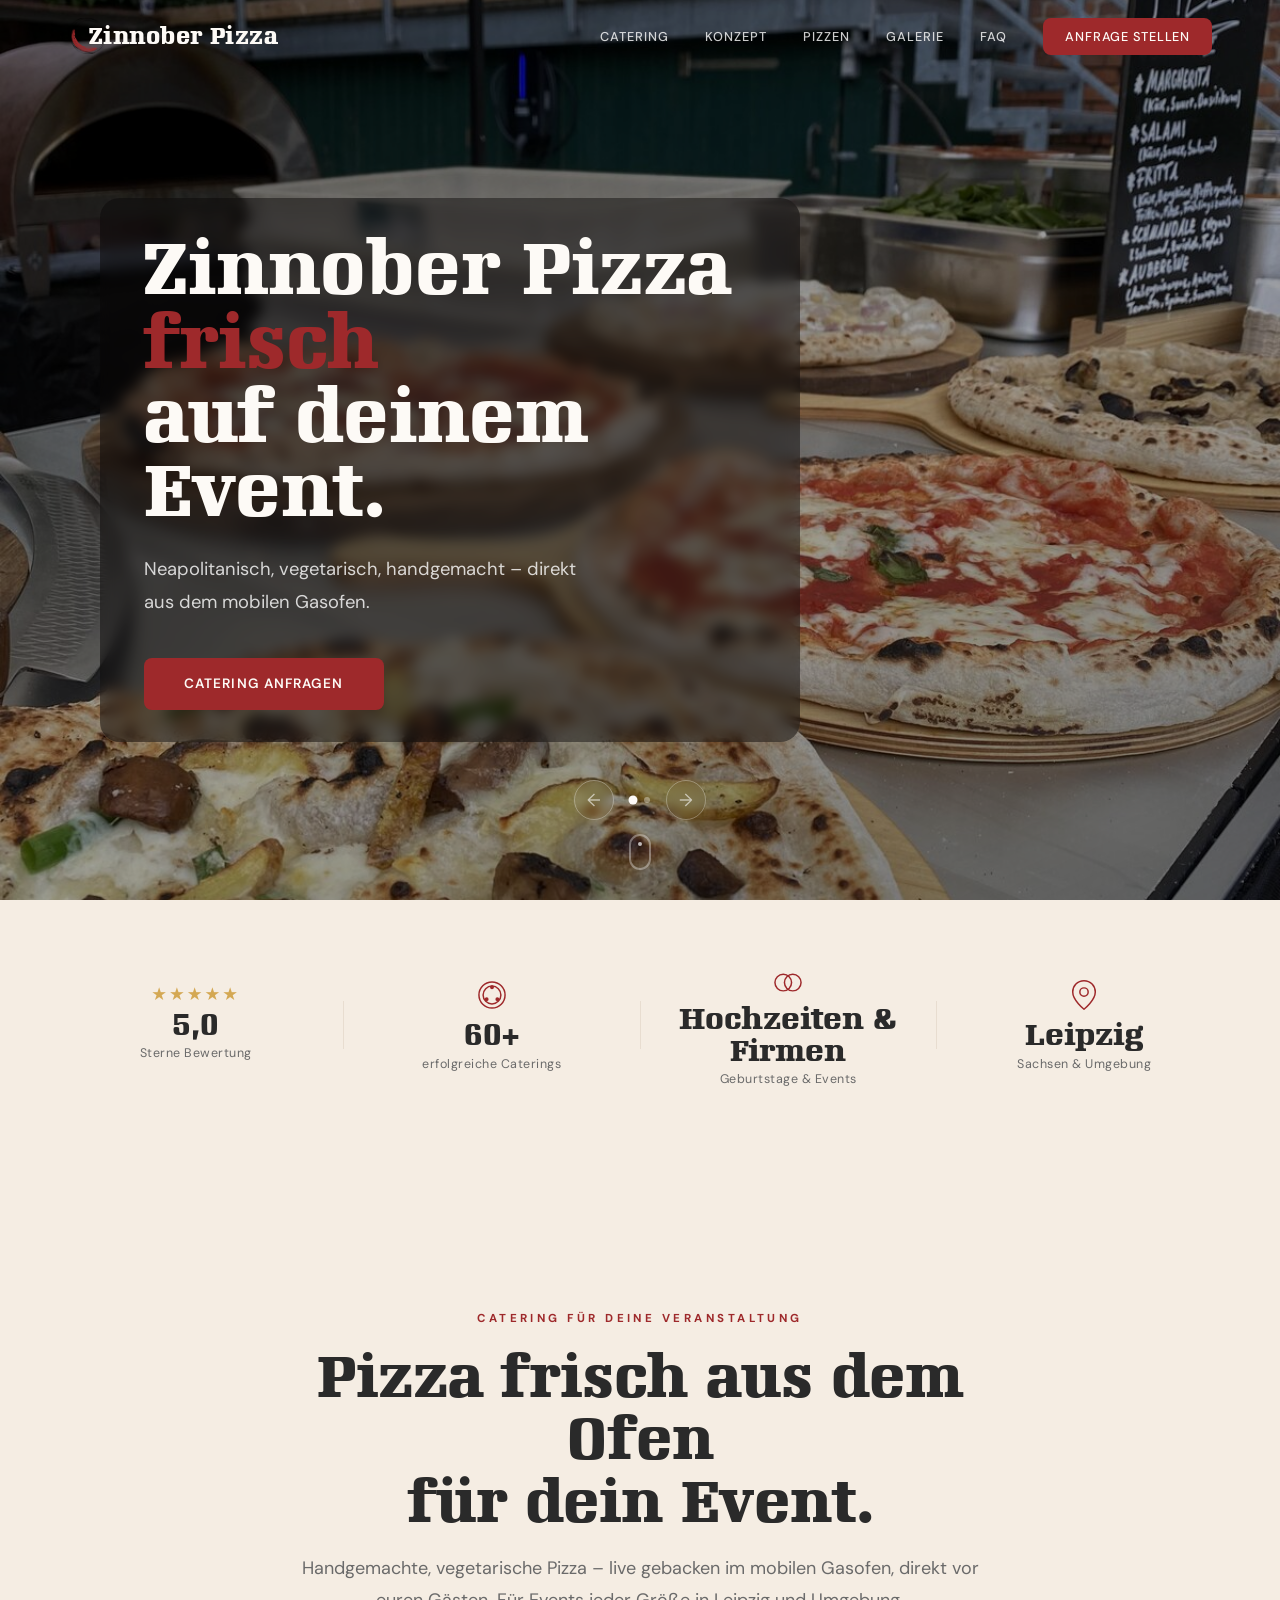
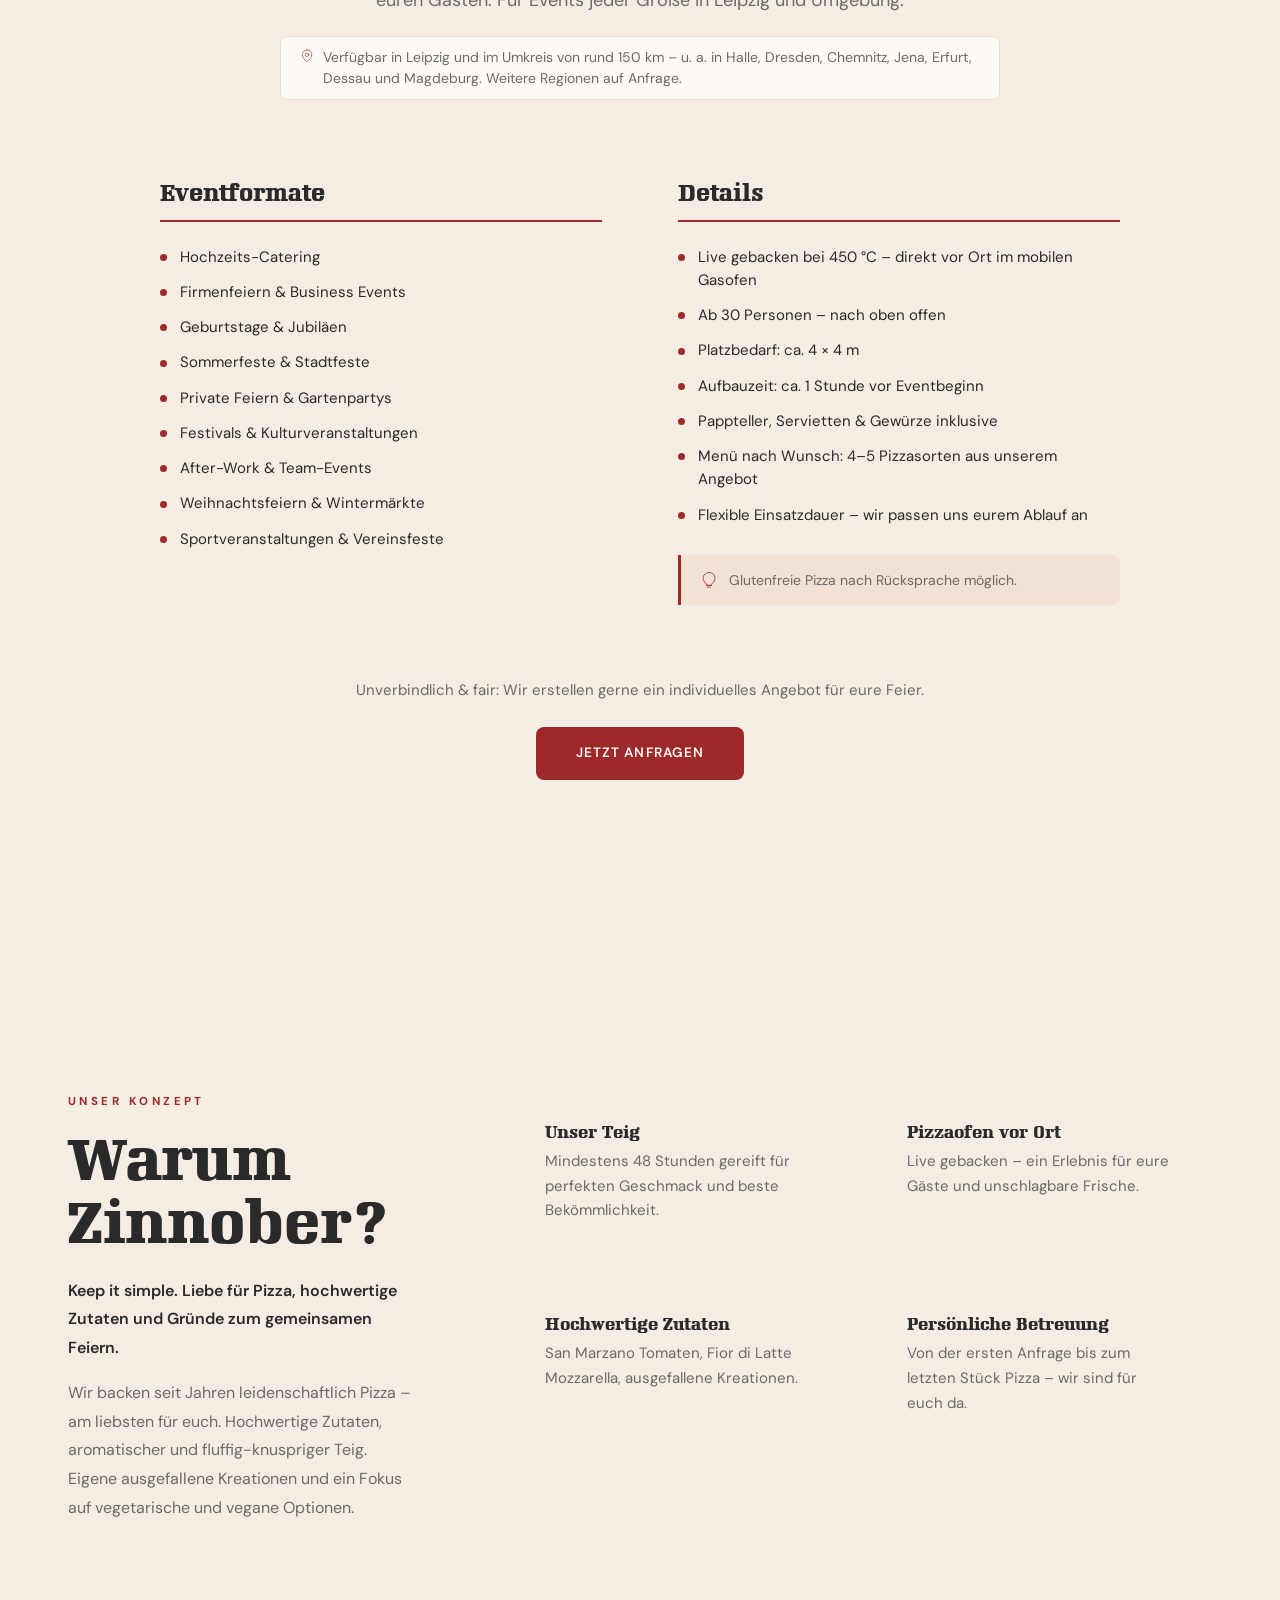
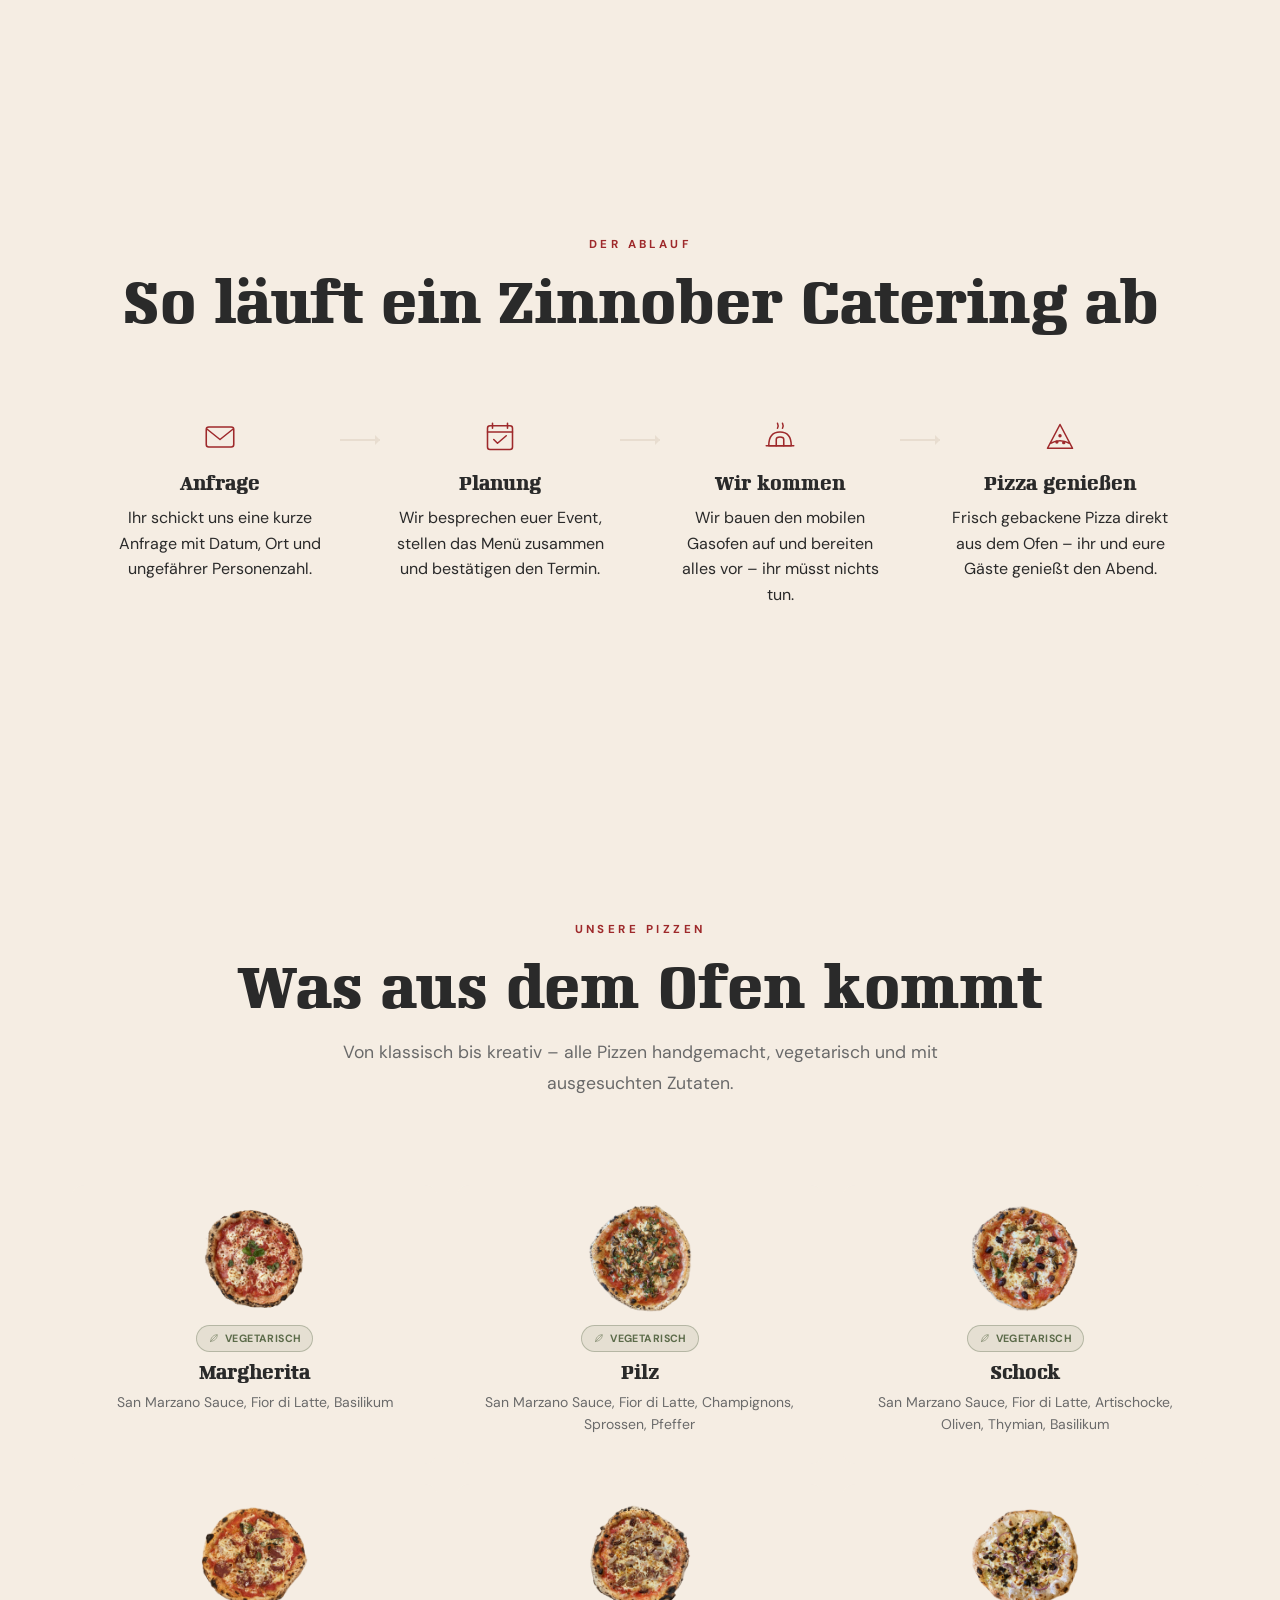
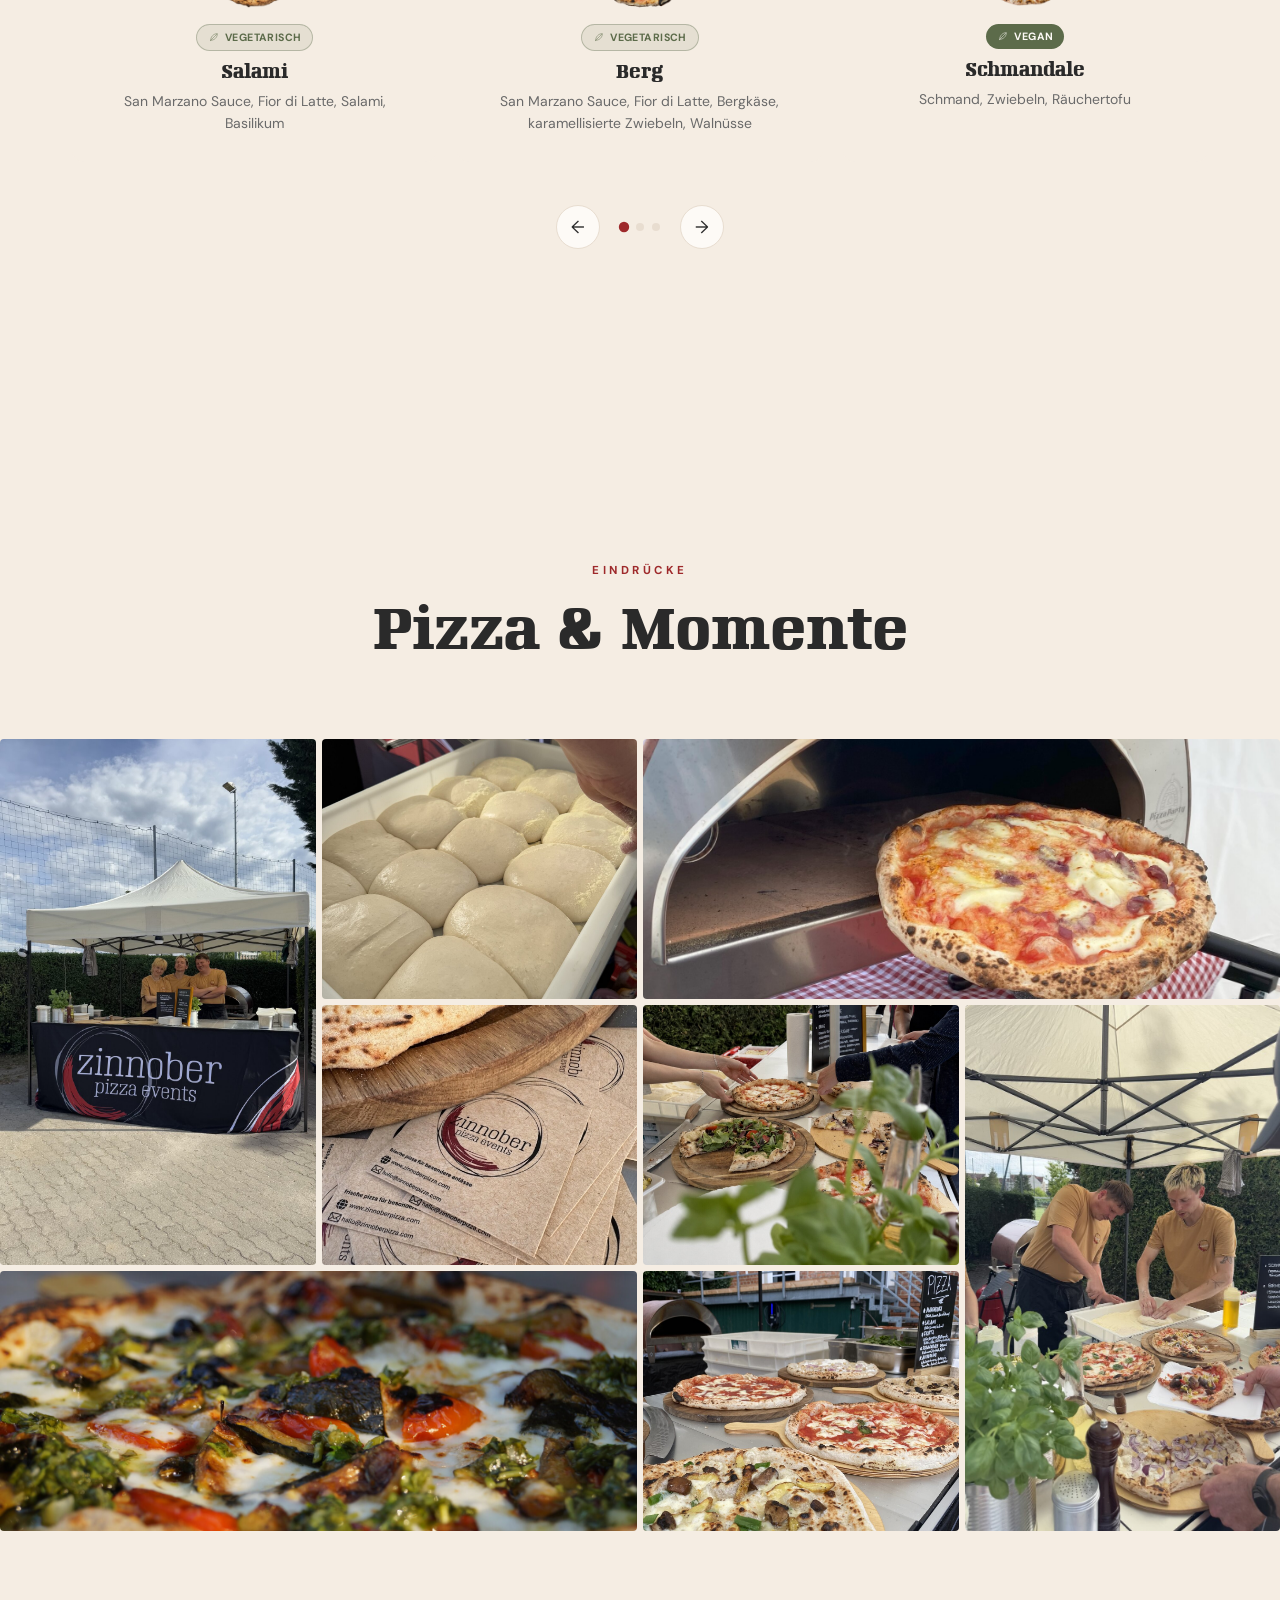
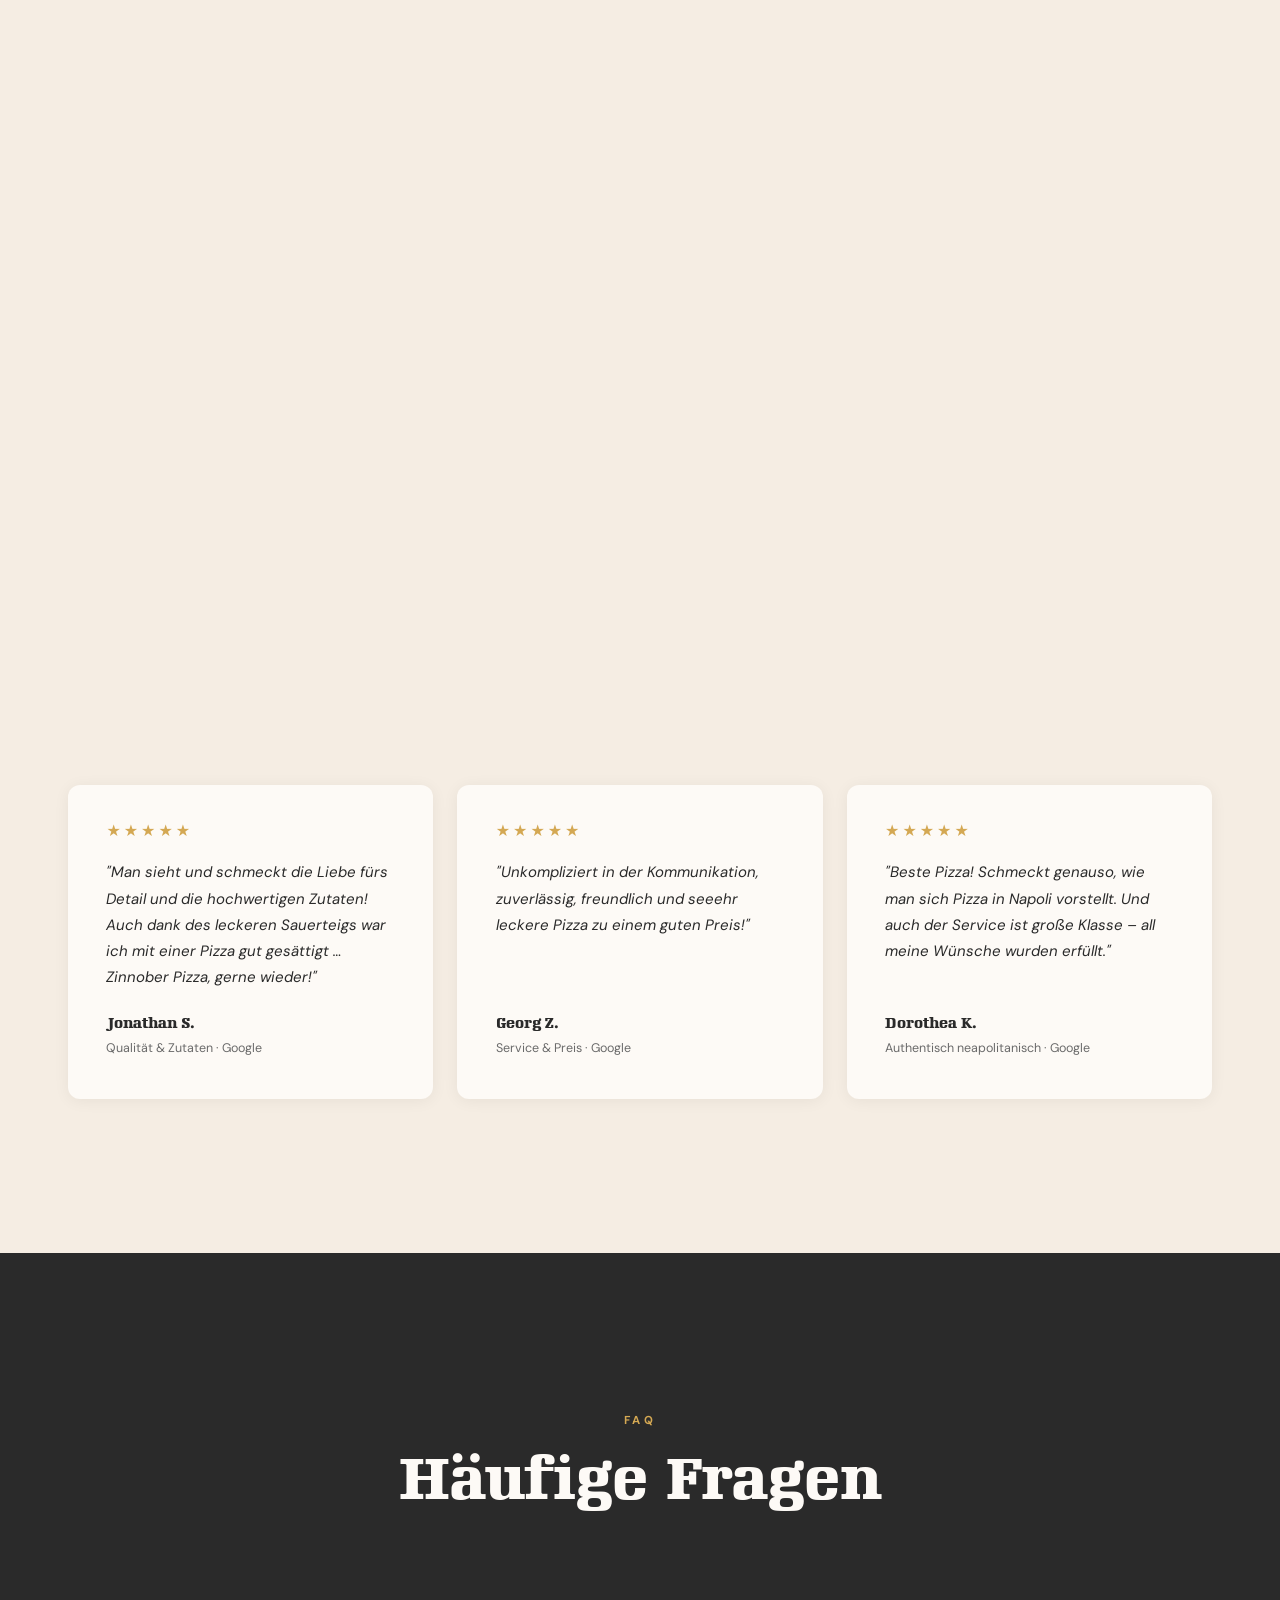
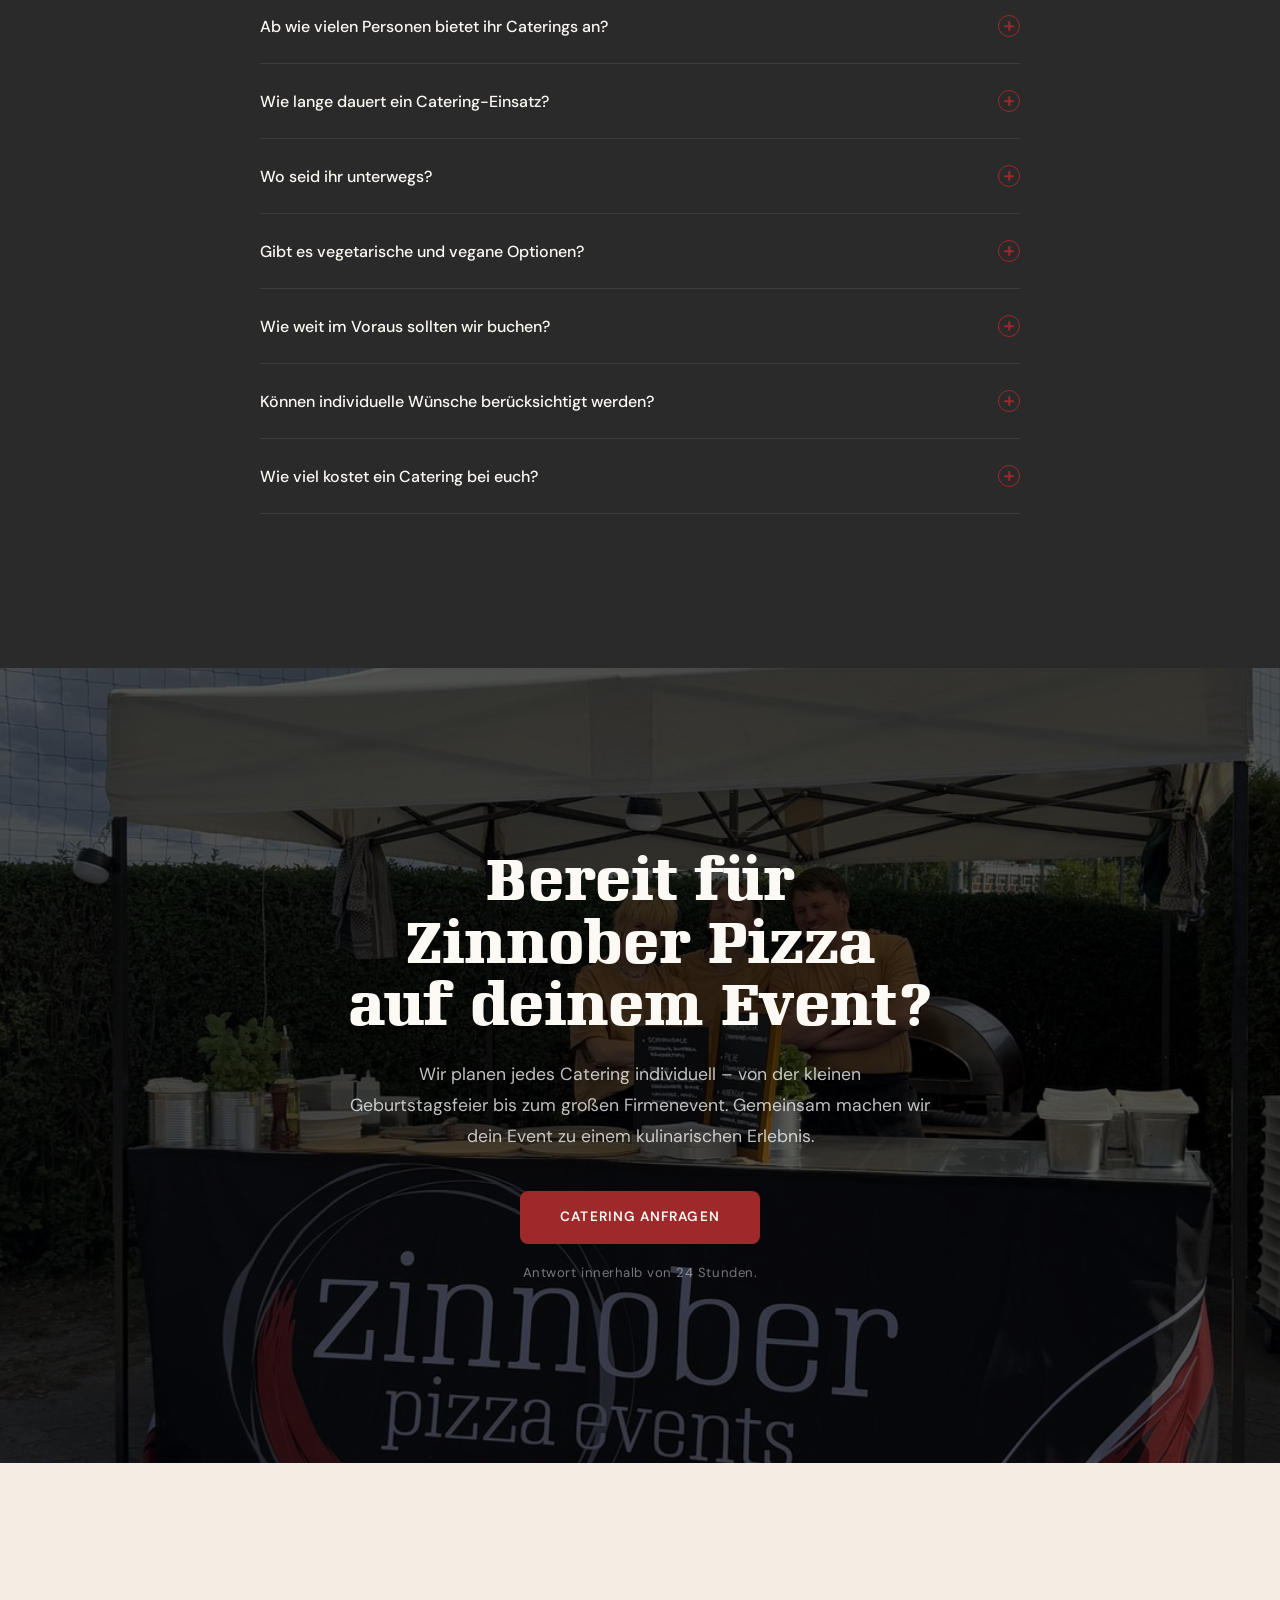
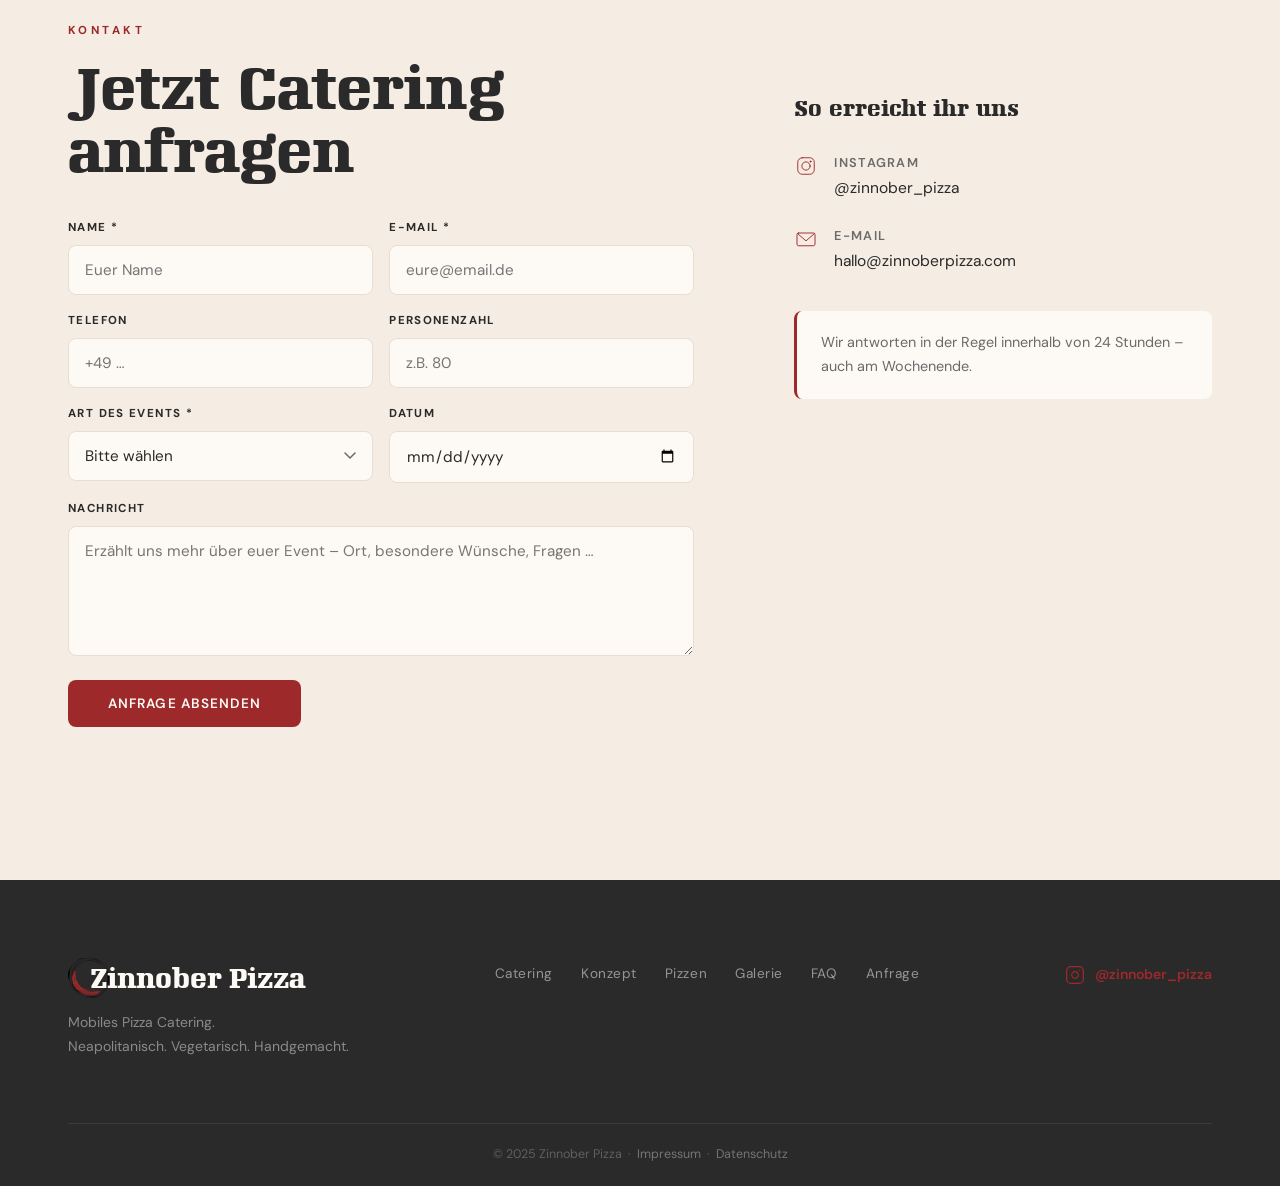
==== commit 33a2bd44: "plausible" ====
--- a/index.html
+++ b/index.html
@@ -16,6 +16,13 @@
     <link href="https://fonts.googleapis.com/css2?family=DM+Sans:opsz,wght@9..40,300;9..40,400;9..40,500;9..40,600&display=swap" rel="stylesheet">
 
     <link rel="stylesheet" href="css/style.css">
+
+    <!-- Privacy-friendly analytics by Plausible -->
+    <script async src="https://stats.leibniz-gwzo.de/js/pa-C0-w9B8otrE8YbCEAoBKc.js"></script>
+    <script>
+        window.plausible=window.plausible||function(){(plausible.q=plausible.q||[]).push(arguments)},plausible.init=plausible.init||function(i){plausible.o=i||{}};
+        plausible.init()
+    </script>
 </head>
 <body>
 
@@ -57,7 +64,7 @@
 
         <div class="hero-body">
             <div class="hero-text-panel">
-                <h1 class="hero-title">Zinnober Pizza<br><span class="hero-word" id="heroWord">live</span><br>auf deinem Event.</h1>
+                <h1 class="hero-title">Zinnober Pizza <span class="hero-word" id="heroWord">live</span><br>auf deinem Event.</h1>
                 <p class="hero-sub">Neapolitanisch, vegetarisch, handgemacht – direkt aus dem mobilen Gasofen.</p>
                 <a href="#anfrage" class="btn btn-primary">Catering anfragen</a>
             </div>
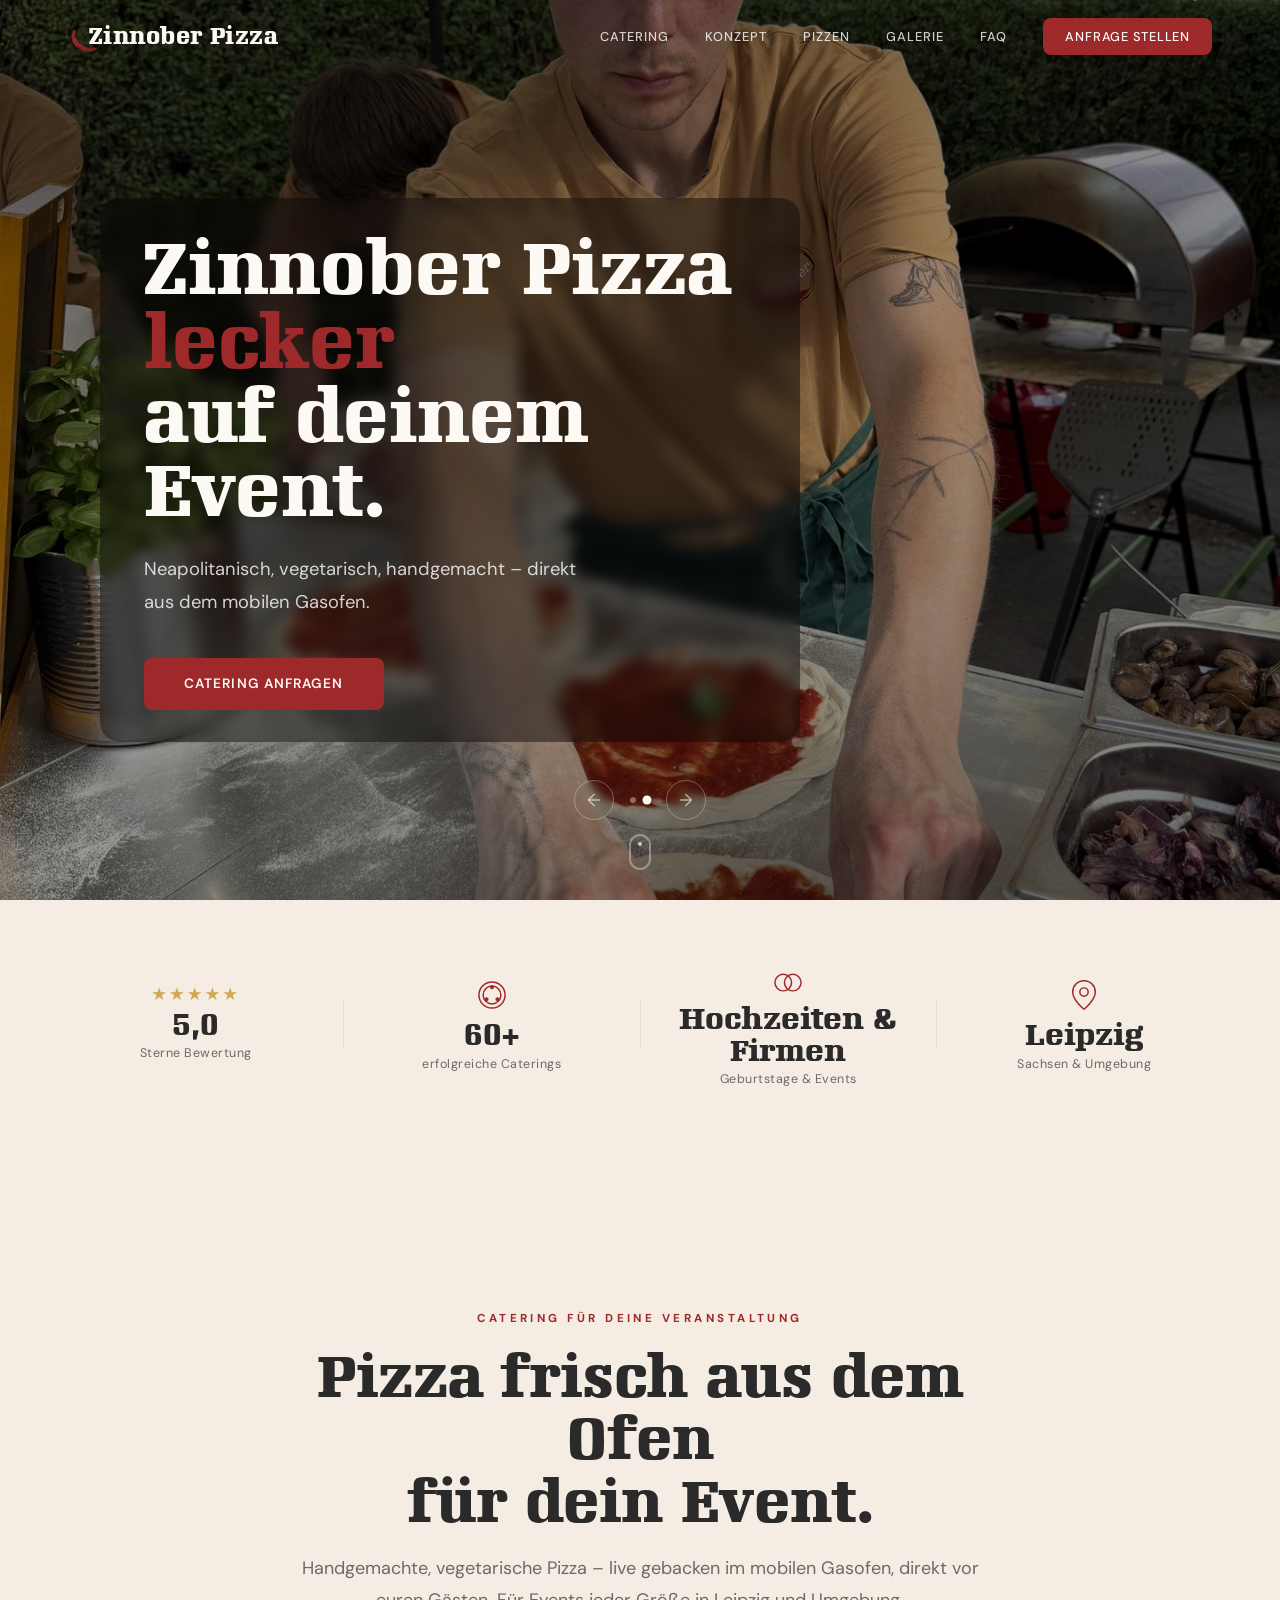
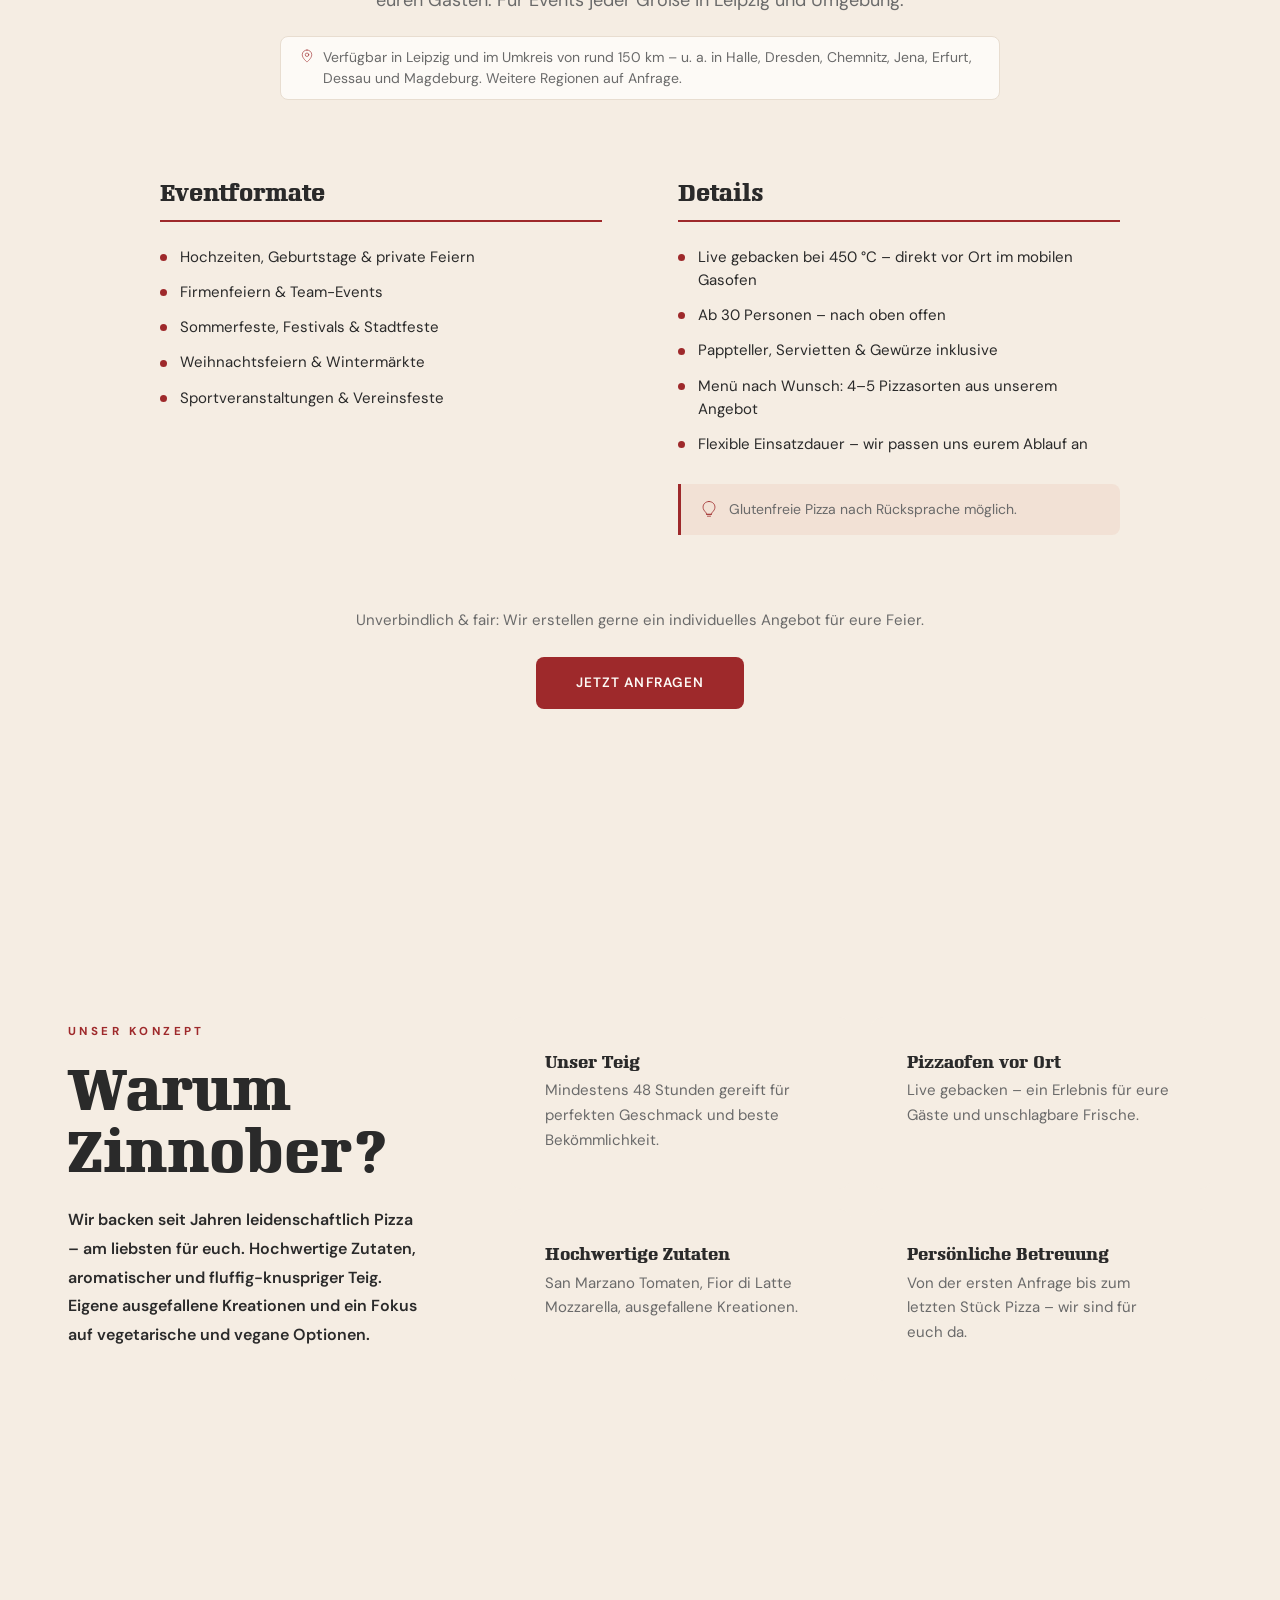
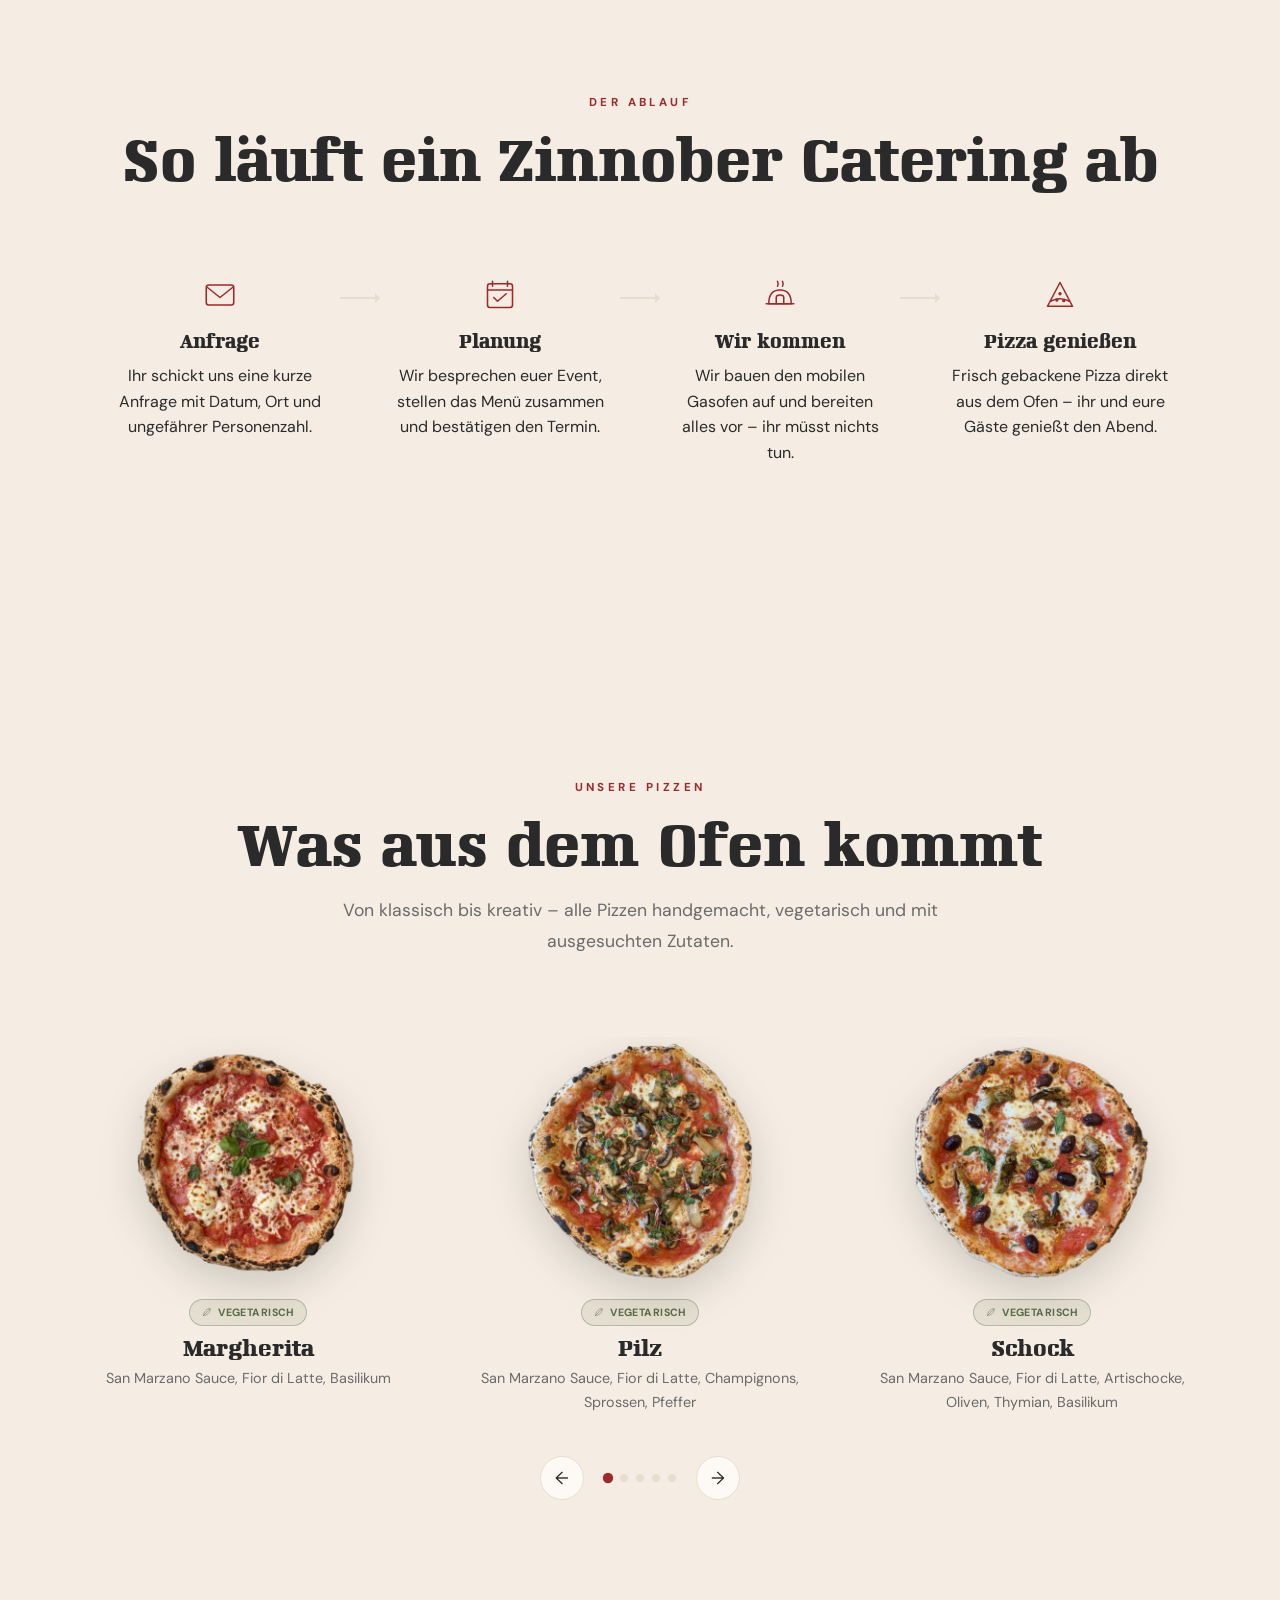
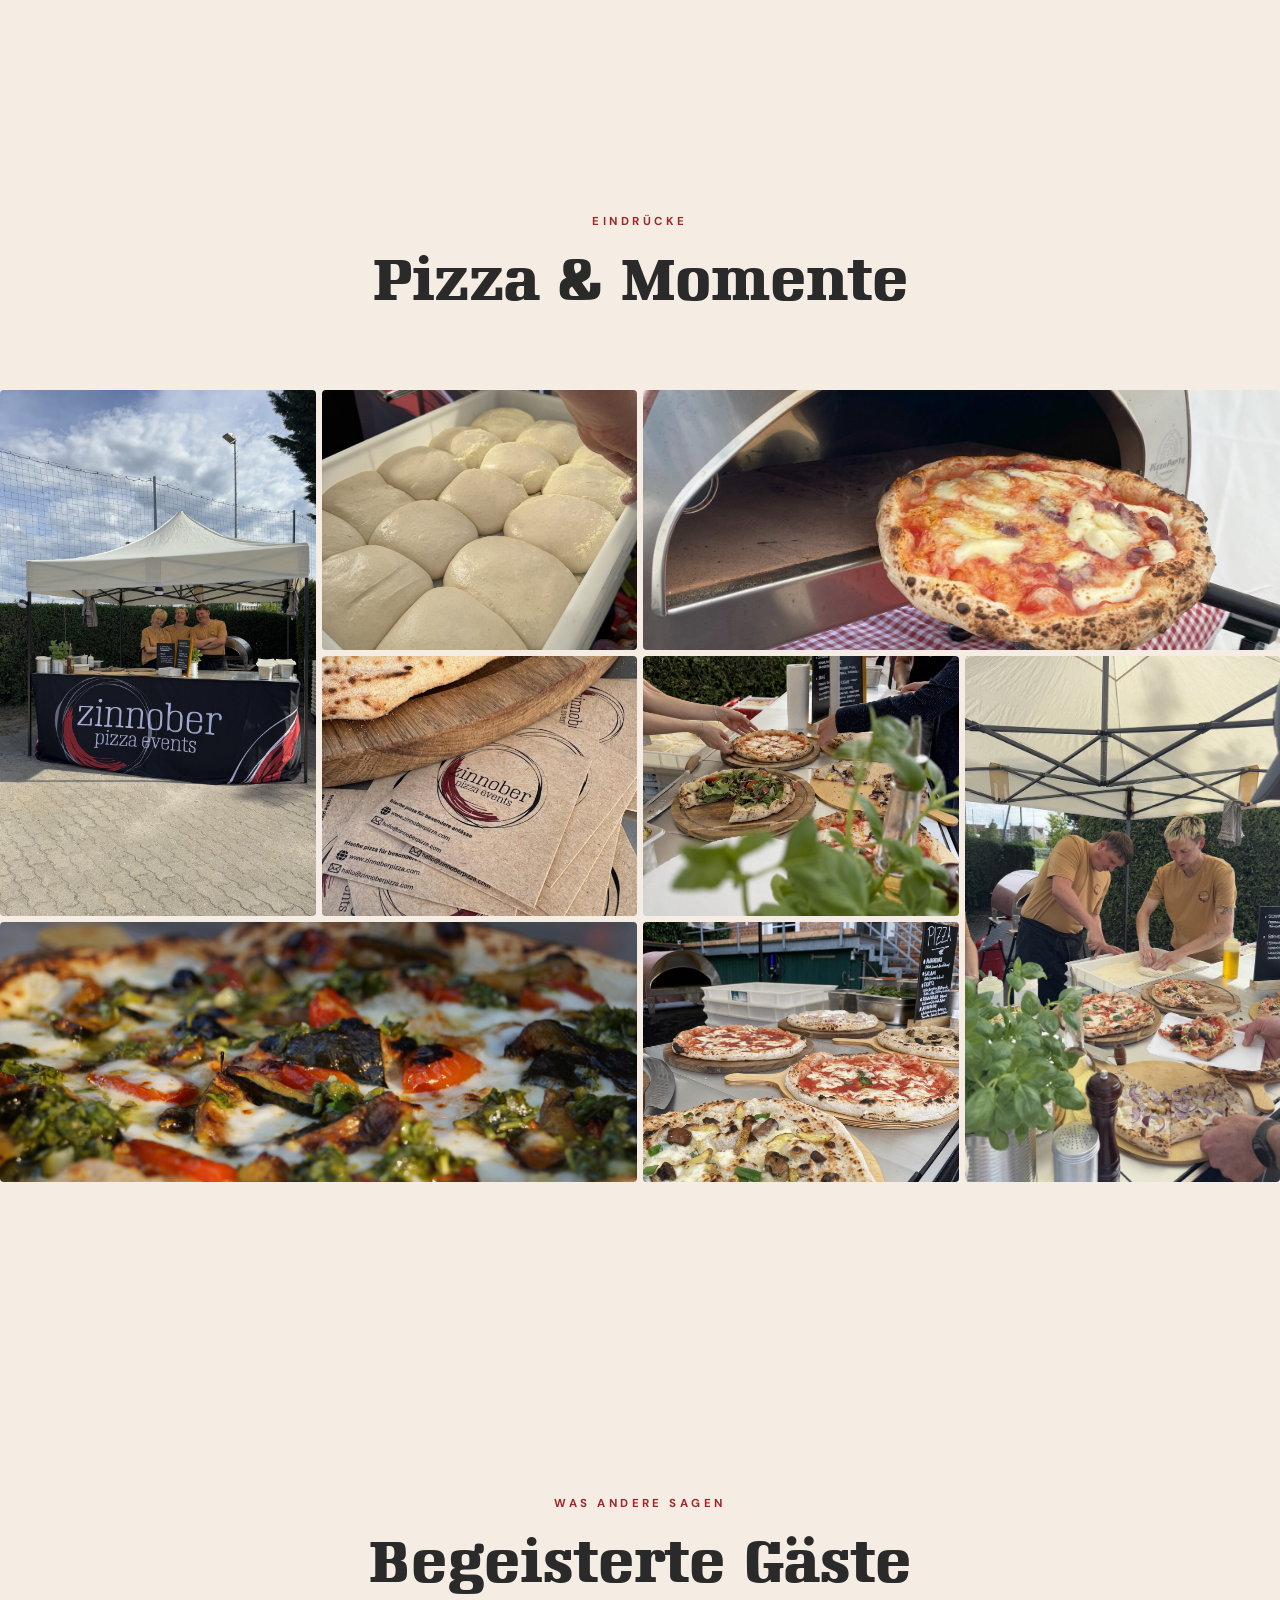
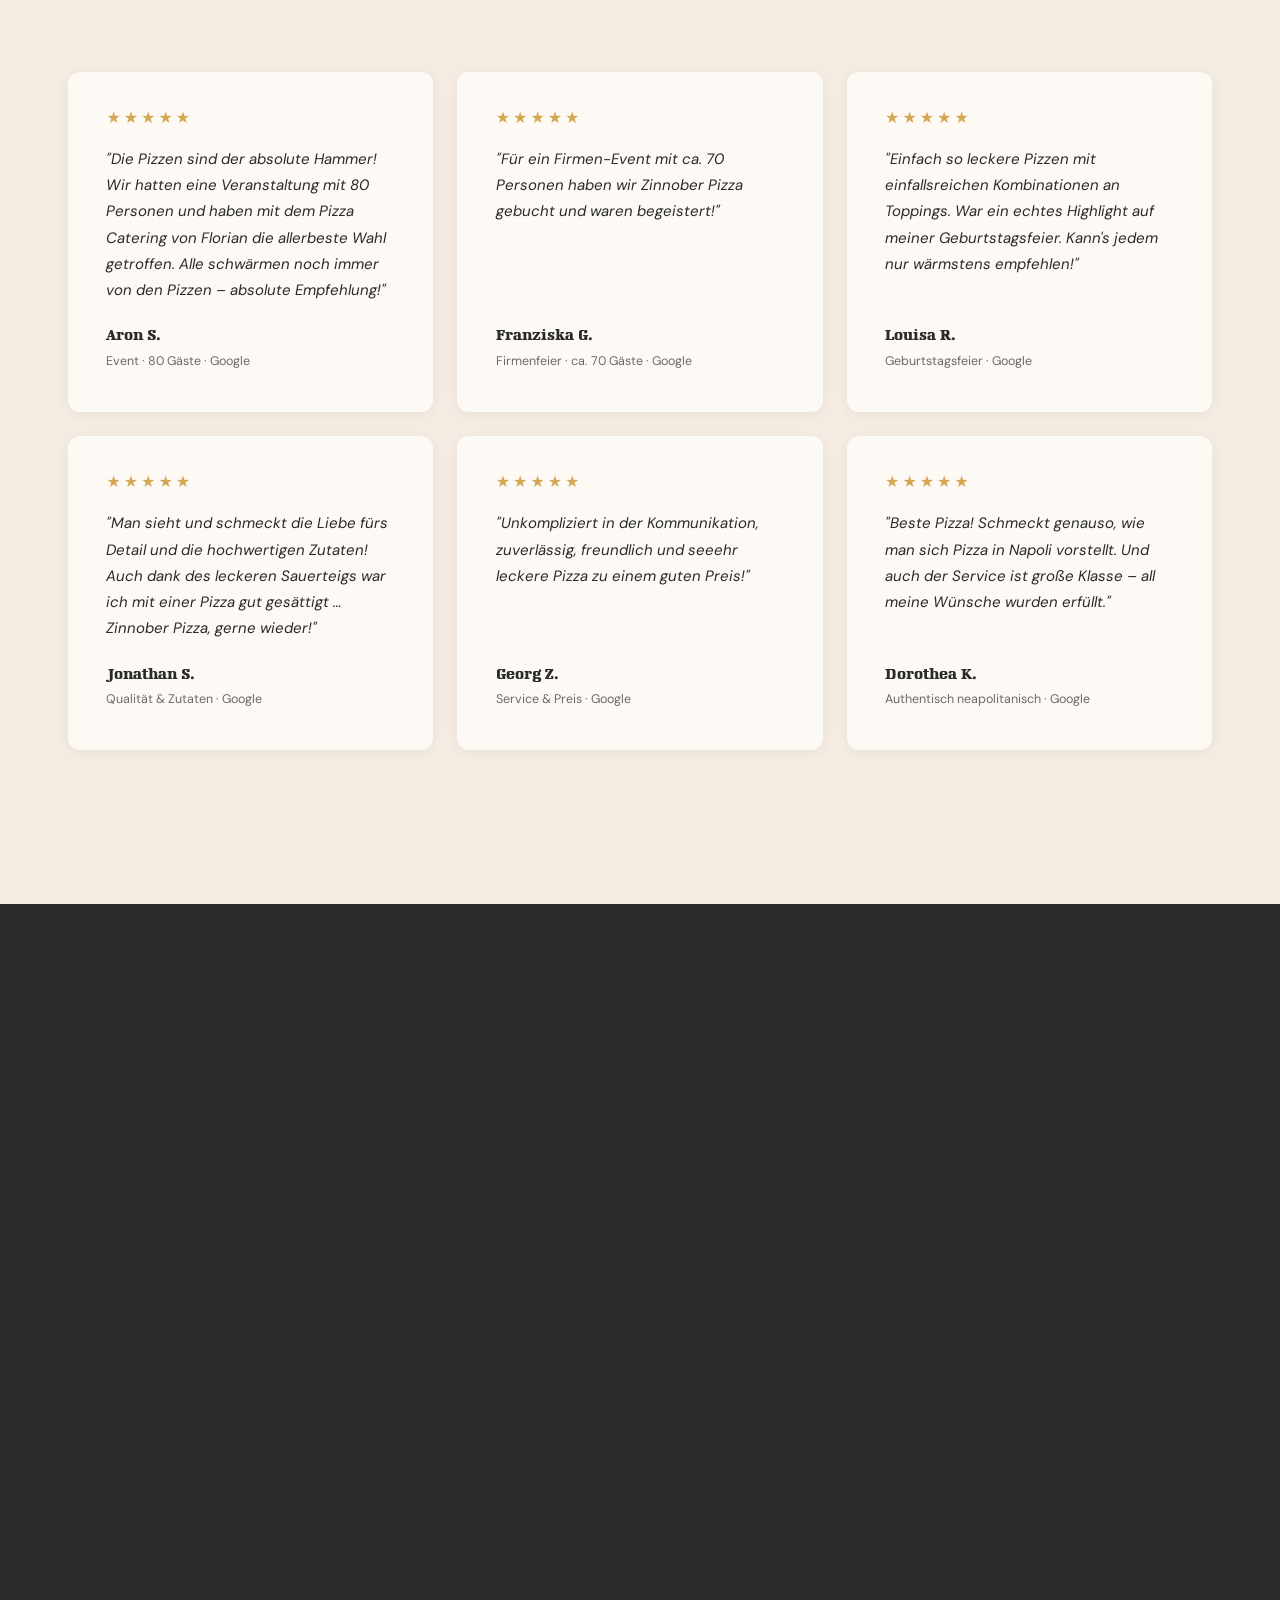
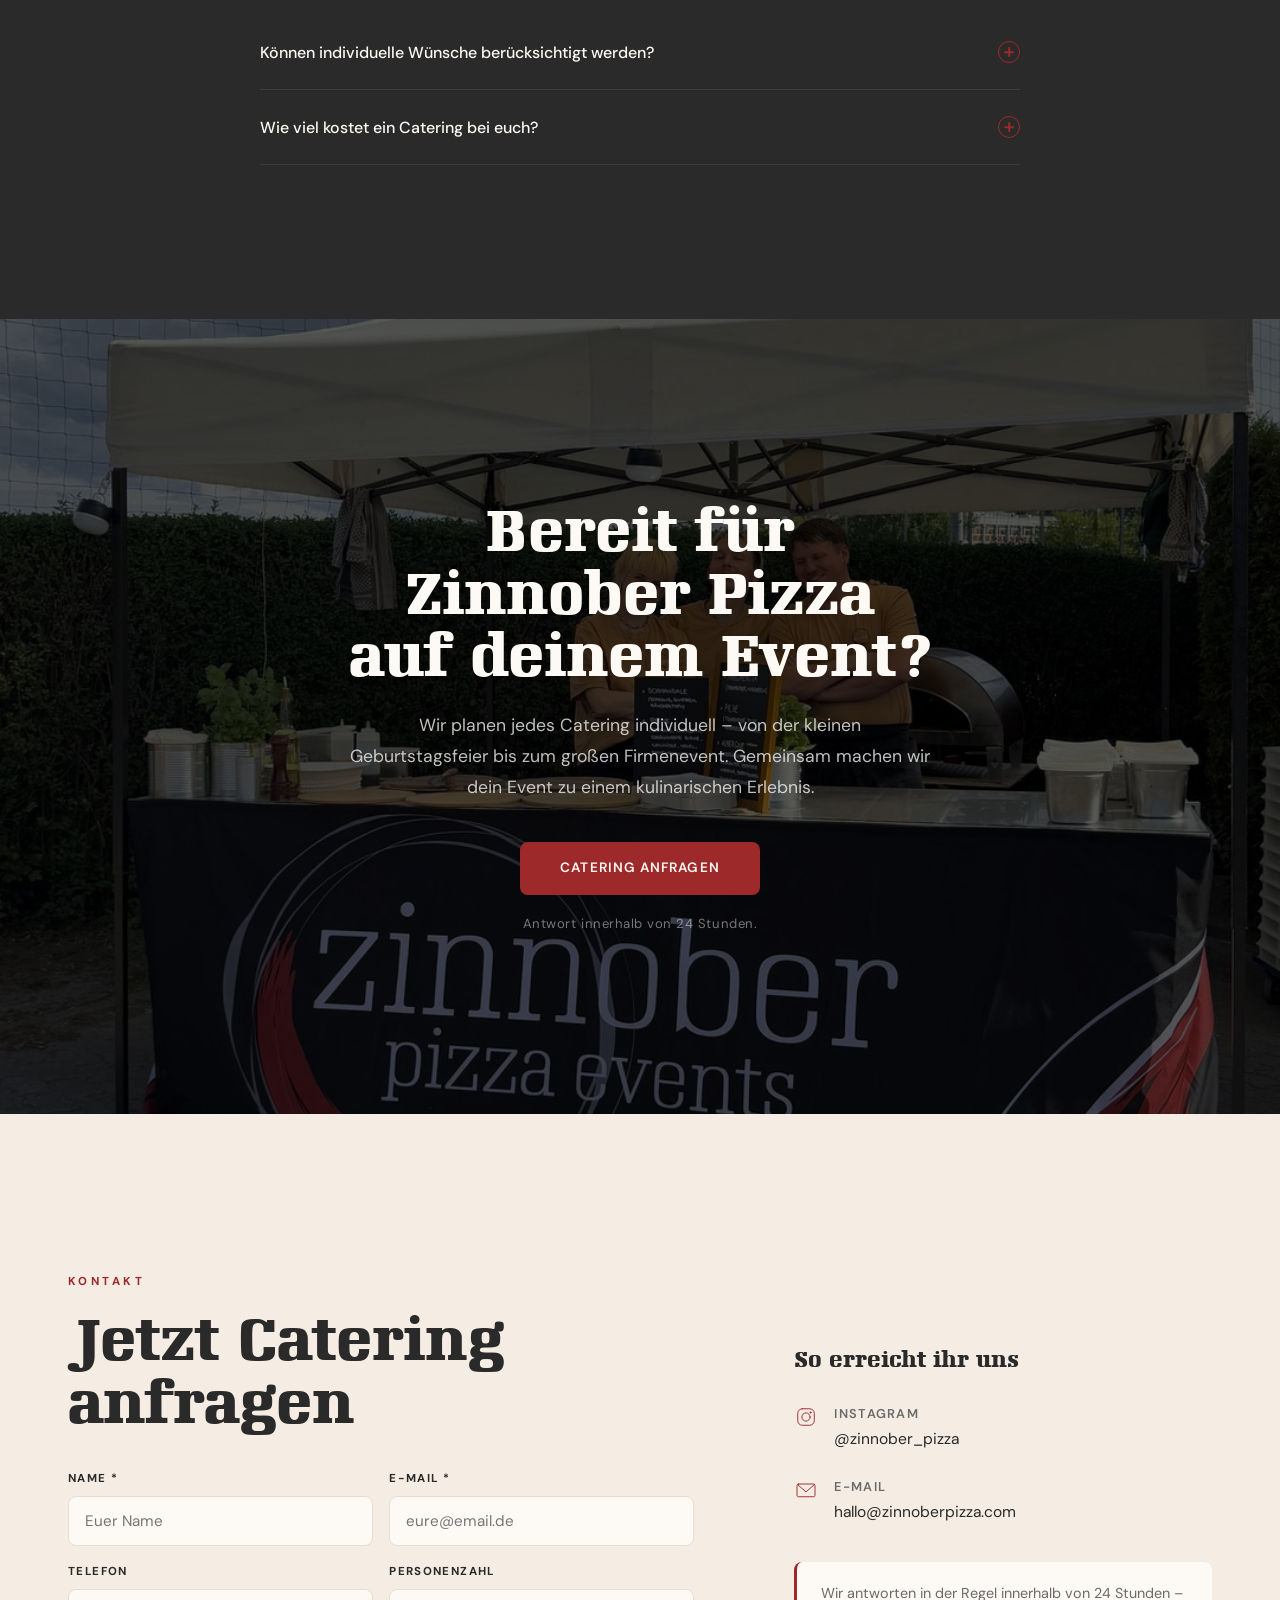
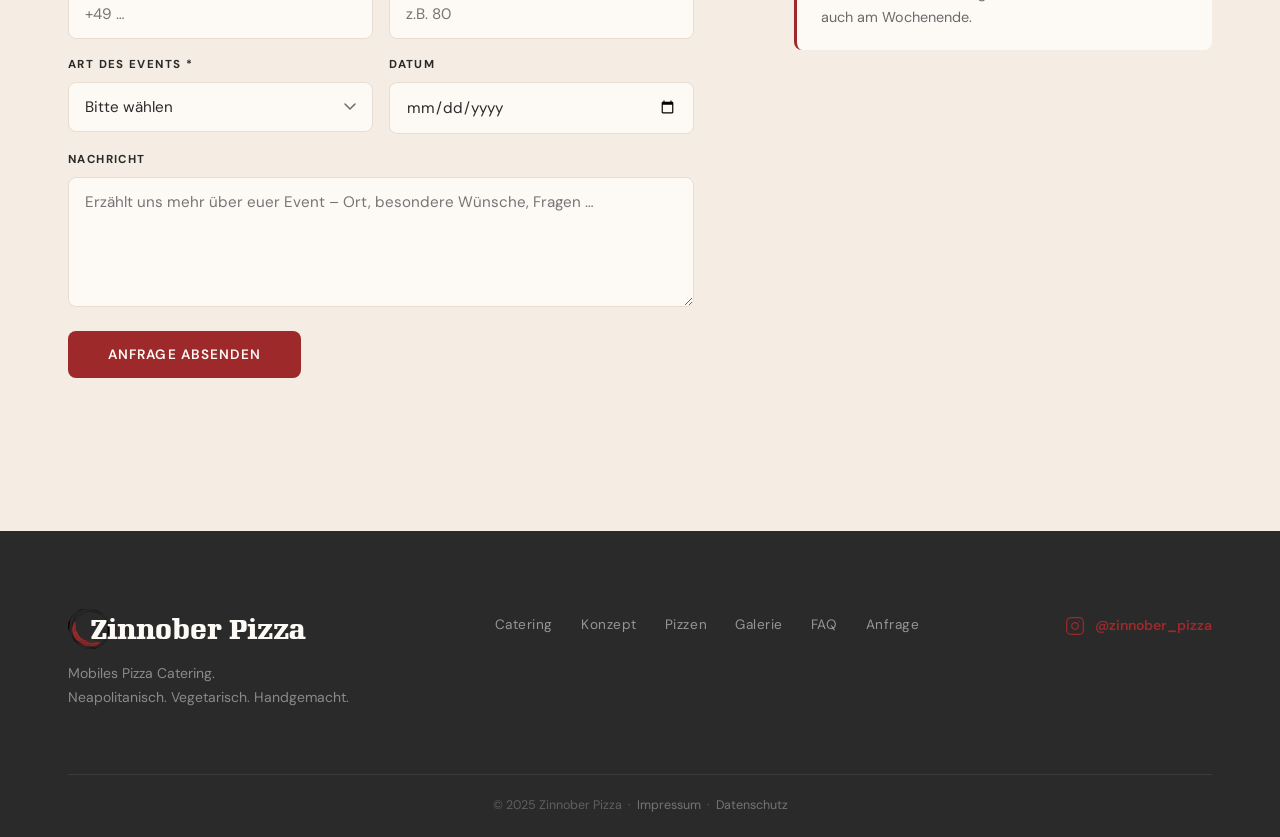
==== commit b1b7a563: "neuneu" ====
--- a/index.html
+++ b/index.html
@@ -16,13 +16,6 @@
     <link href="https://fonts.googleapis.com/css2?family=DM+Sans:opsz,wght@9..40,300;9..40,400;9..40,500;9..40,600&display=swap" rel="stylesheet">
 
     <link rel="stylesheet" href="css/style.css">
-
-    <!-- Privacy-friendly analytics by Plausible -->
-    <script async src="https://stats.leibniz-gwzo.de/js/pa-C0-w9B8otrE8YbCEAoBKc.js"></script>
-    <script>
-        window.plausible=window.plausible||function(){(plausible.q=plausible.q||[]).push(arguments)},plausible.init=plausible.init||function(i){plausible.o=i||{}};
-        plausible.init()
-    </script>
 </head>
 <body>
 
@@ -160,13 +153,9 @@
                 <div class="events-col reveal">
                     <h3 class="events-col-title">Eventformate</h3>
                     <ul class="events-list">
-                        <li>Hochzeits-Catering</li>
-                        <li>Firmenfeiern &amp; Business Events</li>
-                        <li>Geburtstage &amp; Jubiläen</li>
-                        <li>Sommerfeste &amp; Stadtfeste</li>
-                        <li>Private Feiern &amp; Gartenpartys</li>
-                        <li>Festivals &amp; Kulturveranstaltungen</li>
-                        <li>After-Work &amp; Team-Events</li>
+                        <li>Hochzeiten, Geburtstage &amp; private Feiern</li>
+                        <li>Firmenfeiern &amp; Team-Events</li>
+                        <li>Sommerfeste, Festivals &amp; Stadtfeste</li>
                         <li>Weihnachtsfeiern &amp; Wintermärkte</li>
                         <li>Sportveranstaltungen &amp; Vereinsfeste</li>
                     </ul>
@@ -177,8 +166,6 @@
                     <ul class="events-list">
                         <li>Live gebacken bei 450 °C – direkt vor Ort im mobilen Gasofen</li>
                         <li>Ab 30 Personen – nach oben offen</li>
-                        <li>Platzbedarf: ca. 4 × 4 m</li>
-                        <li>Aufbauzeit: ca. 1 Stunde vor Eventbeginn</li>
                         <li>Pappteller, Servietten &amp; Gewürze inklusive</li>
                         <li>Menü nach Wunsch: 4–5 Pizzasorten aus unserem Angebot</li>
                         <li>Flexible Einsatzdauer – wir passen uns eurem Ablauf an</li>
@@ -218,8 +205,7 @@
                 <div class="why-text">
                     <span class="section-tag reveal">Unser Konzept</span>
                     <h2 class="section-title reveal" style="--reveal-delay: 80ms">Warum Zinnober?</h2>
-                    <p class="why-lead reveal" style="--reveal-delay: 120ms">Keep it simple. Liebe für Pizza, hochwertige Zutaten und Gründe zum gemeinsamen Feiern.</p>
-                    <p class="reveal" style="--reveal-delay: 160ms">Wir backen seit Jahren leidenschaftlich Pizza – am liebsten für euch. Hochwertige Zutaten, aromatischer und fluffig-knuspriger Teig. Eigene ausgefallene Kreationen und ein Fokus auf vegetarische und vegane Optionen.</p>
+                    <p class="why-lead reveal" style="--reveal-delay: 120ms">Wir backen seit Jahren leidenschaftlich Pizza – am liebsten für euch. Hochwertige Zutaten, aromatischer und fluffig-knuspriger Teig. Eigene ausgefallene Kreationen und ein Fokus auf vegetarische und vegane Optionen.</p>
                 </div>
                 <div class="why-cards">
                     <div class="why-card reveal">
@@ -356,6 +342,9 @@
                             <h3>Schock</h3>
                             <p>San Marzano Sauce, Fior di Latte, Artischocke, Oliven, Thymian, Basilikum</p>
                         </div>
+                    </div>
+
+                    <div class="menu-page">
                         <div class="menu-card reveal">
                             <div class="menu-card-img"><img src="images/menu/salami.png" alt="Pizza Salami" loading="lazy"></div>
                             <span class="menu-badge menu-badge--veggie"><svg width="64" height="64" viewBox="0 0 64 64" fill="none" stroke="currentColor" stroke-width="2.5" stroke-linecap="round" stroke-linejoin="round"><path d="M14 50 C14 30 30 14 50 14 C50 34 34 50 14 50 Z"></path><path d="M18 46 C28 36 38 26 46 18"></path></svg>Vegetarisch</span>
@@ -395,6 +384,9 @@
                             <h3>Dillicious</h3>
                             <p>Schmand, Lachs-Karotten, fake Kaviar, Dill</p>
                         </div>
+                    </div>
+
+                    <div class="menu-page">
                         <div class="menu-card reveal">
                             <div class="menu-card-img"><img src="images/menu/aubergine.png" alt="Pizza Aubergine" loading="lazy"></div>
                             <span class="menu-badge menu-badge--vegan"><svg width="64" height="64" viewBox="0 0 64 64" fill="none" stroke="currentColor" stroke-width="2.5" stroke-linecap="round" stroke-linejoin="round"><path d="M14 50 C14 30 30 14 50 14 C50 34 34 50 14 50 Z"></path><path d="M18 46 C28 36 38 26 46 18"></path></svg>Vegan</span>
--- a/css/style.css
+++ b/css/style.css
@@ -892,7 +892,7 @@
     grid-template-columns: repeat(3, 1fr);
     grid-auto-rows: 1fr;
     align-content: start;
-    gap: 20px;
+    gap: 20px clamp(16px, 4vw, 40px);
     padding: 6px 4px 18px;
 }
 .menu-slider-controls {
@@ -930,25 +930,24 @@
     transform: scale(1.3);
 }
 .menu-card {
-    background: var(--cream);
-    border-radius: var(--radius);
-    padding: 20px 24px 28px;
     text-align: center;
     cursor: zoom-in;
-    transition: transform var(--trans), box-shadow var(--trans);
+    transition: transform var(--trans);
 }
 .menu-card:focus-visible {
     outline: 2px solid var(--red);
-    outline-offset: 3px;
+    outline-offset: 6px;
+    border-radius: var(--radius-sm);
 }
 .menu-card:hover {
-    transform: translateY(-4px);
-    box-shadow: var(--shadow-sm);
+    transform: translateY(-6px);
 }
 .menu-card-img {
-    width: 108px;
-    height: 108px;
-    margin: 0 auto 12px;
+    width: 100%;
+    max-width: 240px;
+    aspect-ratio: 1 / 1;
+    margin: 0 auto 16px;
+    filter: drop-shadow(0 14px 20px rgba(0,0,0,0.16));
 }
 .menu-card-img img {
     width: 100%;
@@ -956,12 +955,12 @@
     object-fit: contain;
 }
 .menu-card h3 {
-    font-size: 1.15rem;
+    font-size: 1.3rem;
     color: var(--charcoal);
     margin-bottom: 8px;
 }
 .menu-card p {
-    font-size: 0.875rem;
+    font-size: 0.9rem;
     color: var(--text-muted);
     line-height: 1.6;
 }
@@ -1548,11 +1547,10 @@
     .gallery-cell--tall { grid-row: span 1; }
     .gallery-cell--wide { grid-column: span 1; }
 
-    .menu-page { gap: 6px 8px; }
-    .menu-card { padding: 8px 4px 14px; }
-    .menu-card-img { width: 48px; height: 48px; margin-bottom: 6px; }
-    .menu-card h3 { font-size: 0.72rem; margin-bottom: 3px; }
-    .menu-card p { font-size: 0.56rem; line-height: 1.35; }
-    .menu-badge { font-size: 0.52rem; padding: 3px 7px; gap: 3px; margin-bottom: 6px; }
+    .menu-page { gap: 10px 8px; }
+    .menu-card-img { margin-bottom: 8px; }
+    .menu-card h3 { font-size: 0.8rem; margin-bottom: 4px; }
+    .menu-card p { font-size: 0.62rem; line-height: 1.4; }
+    .menu-badge { font-size: 0.54rem; padding: 3px 7px; gap: 3px; margin-bottom: 6px; }
     .menu-badge svg { width: 9px; height: 9px; }
 }
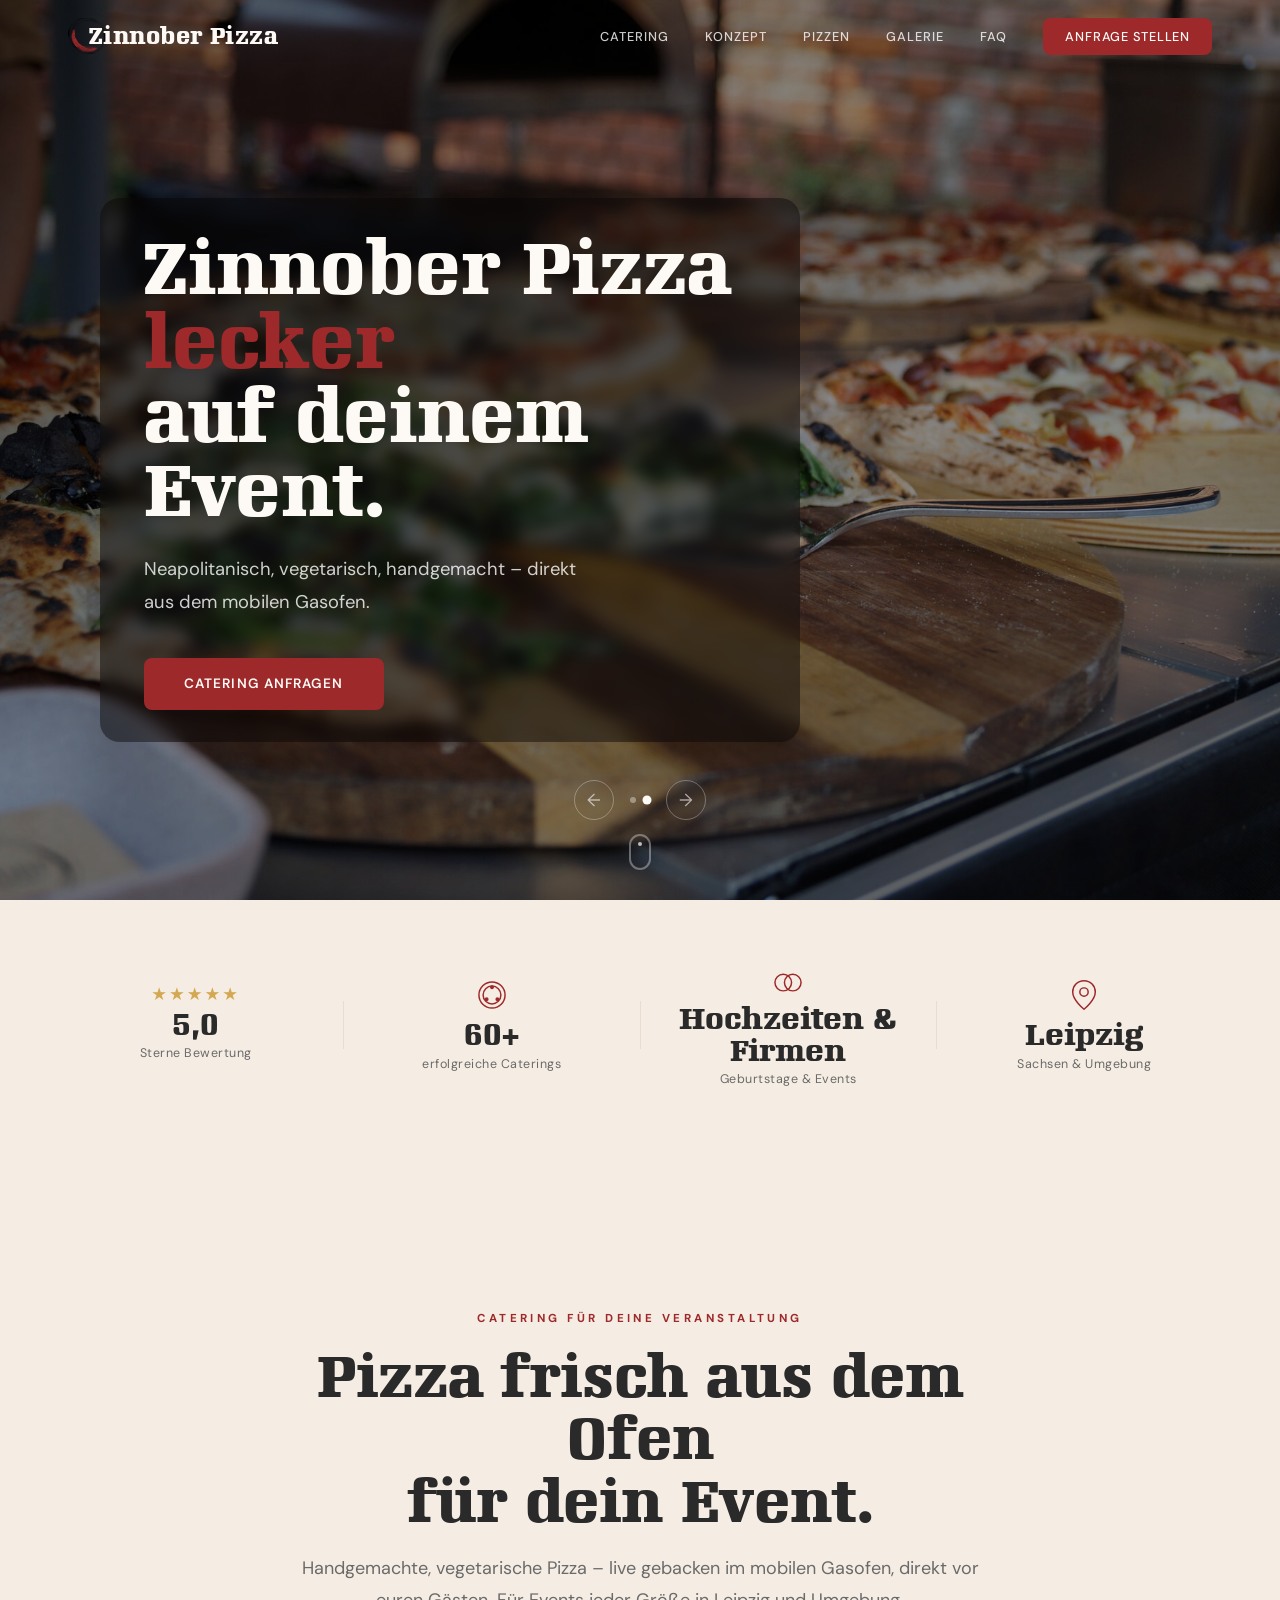
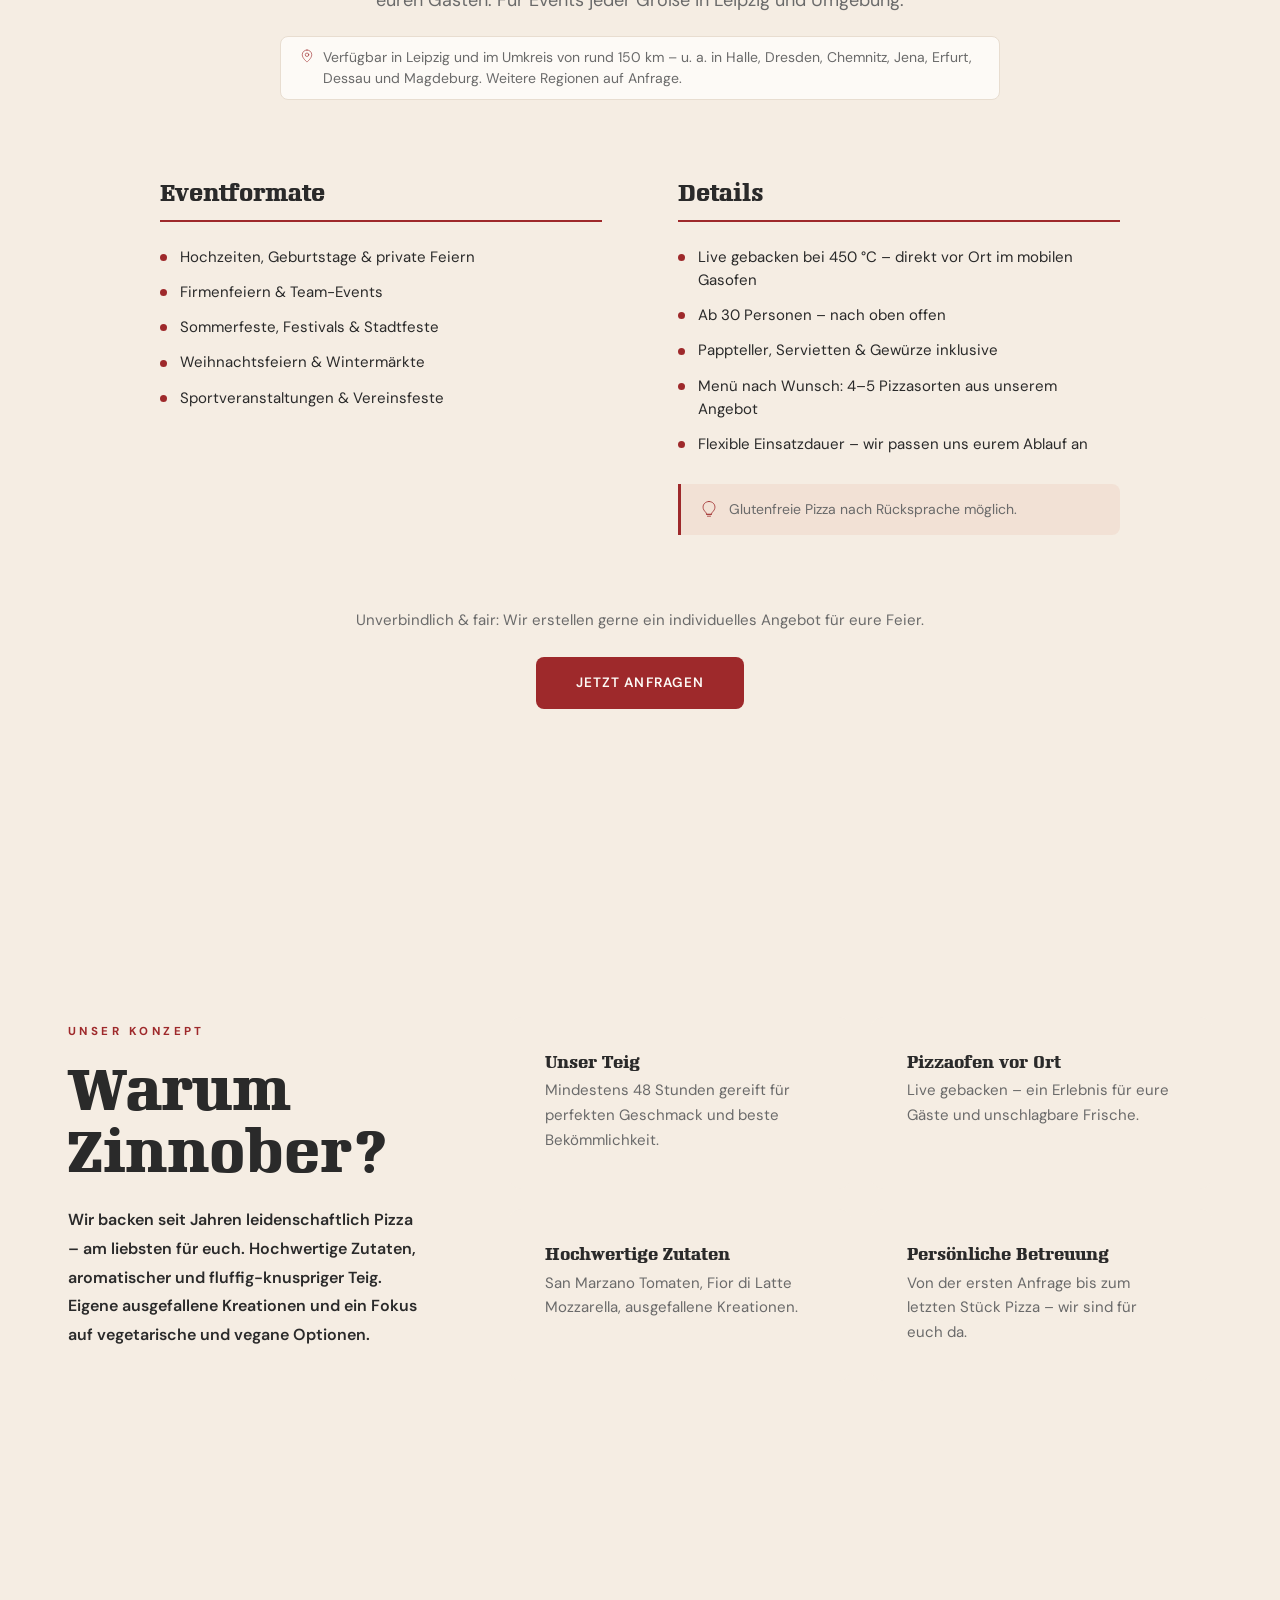
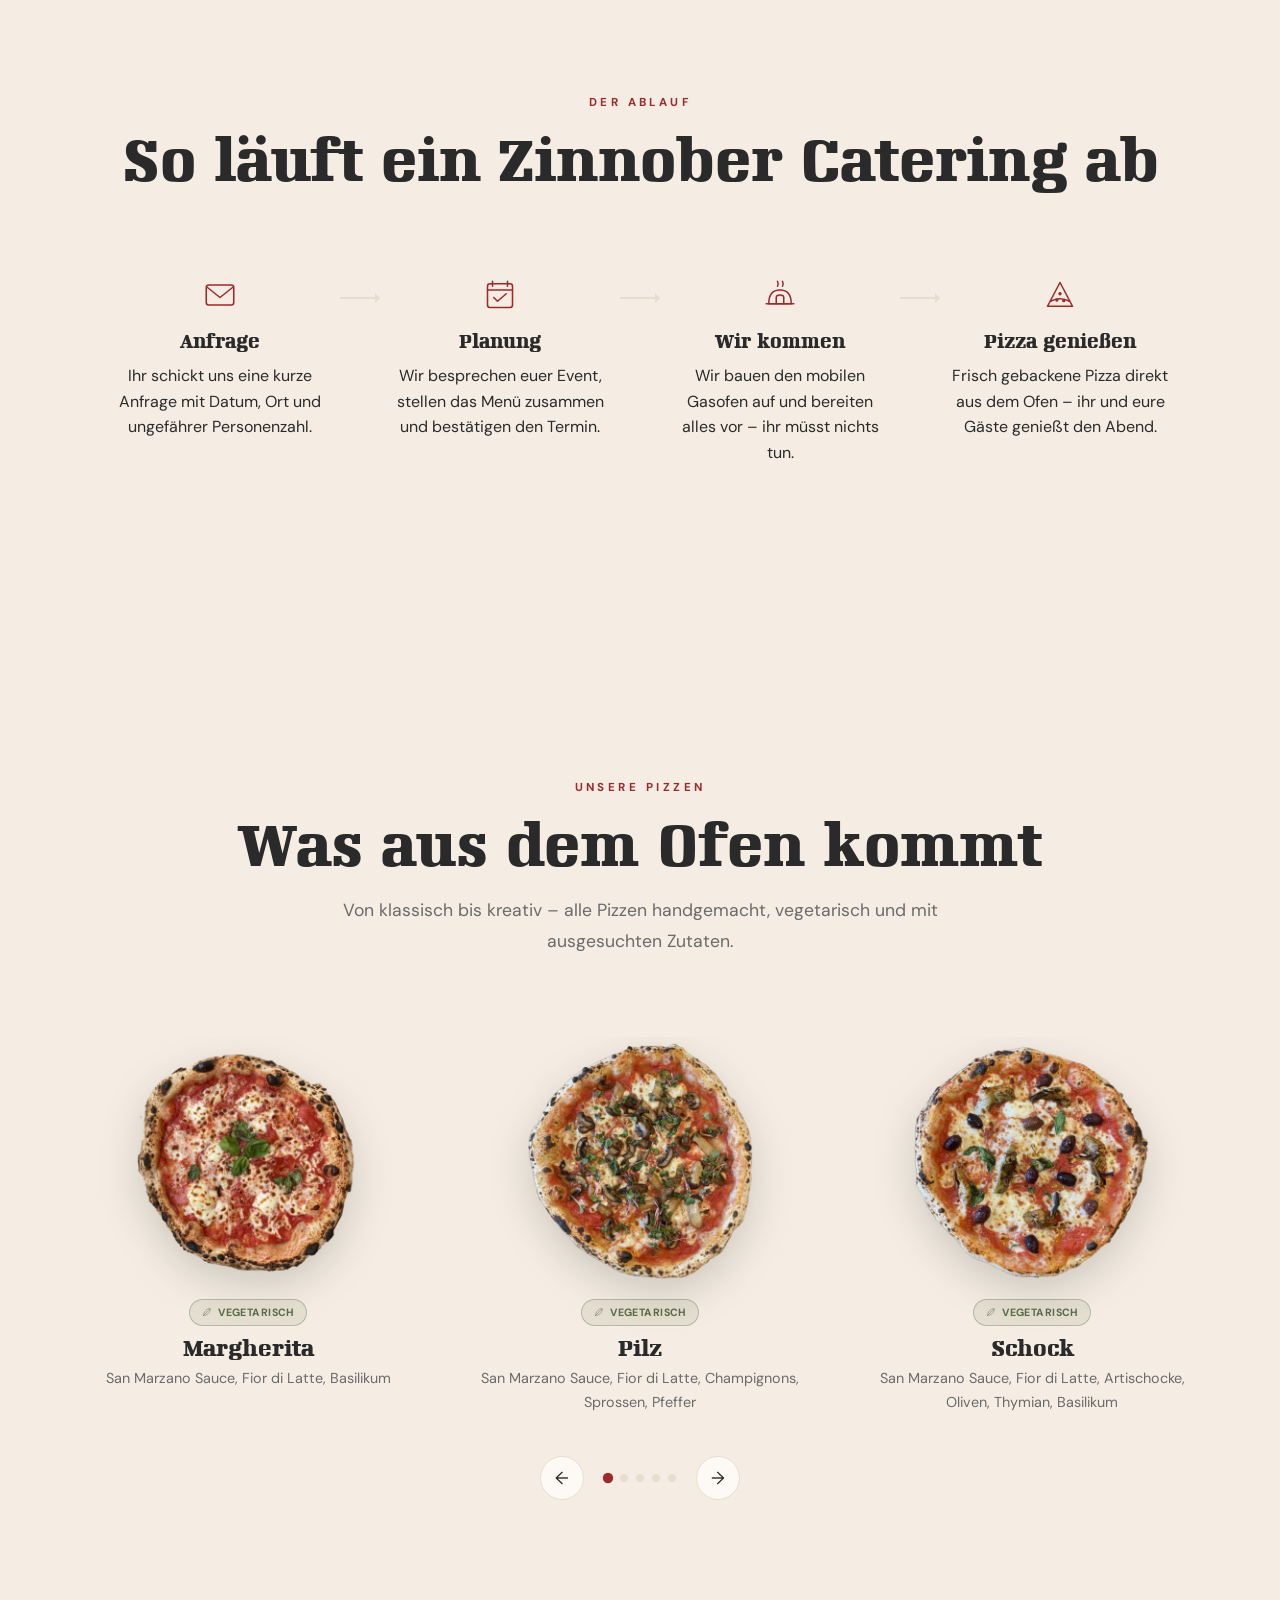
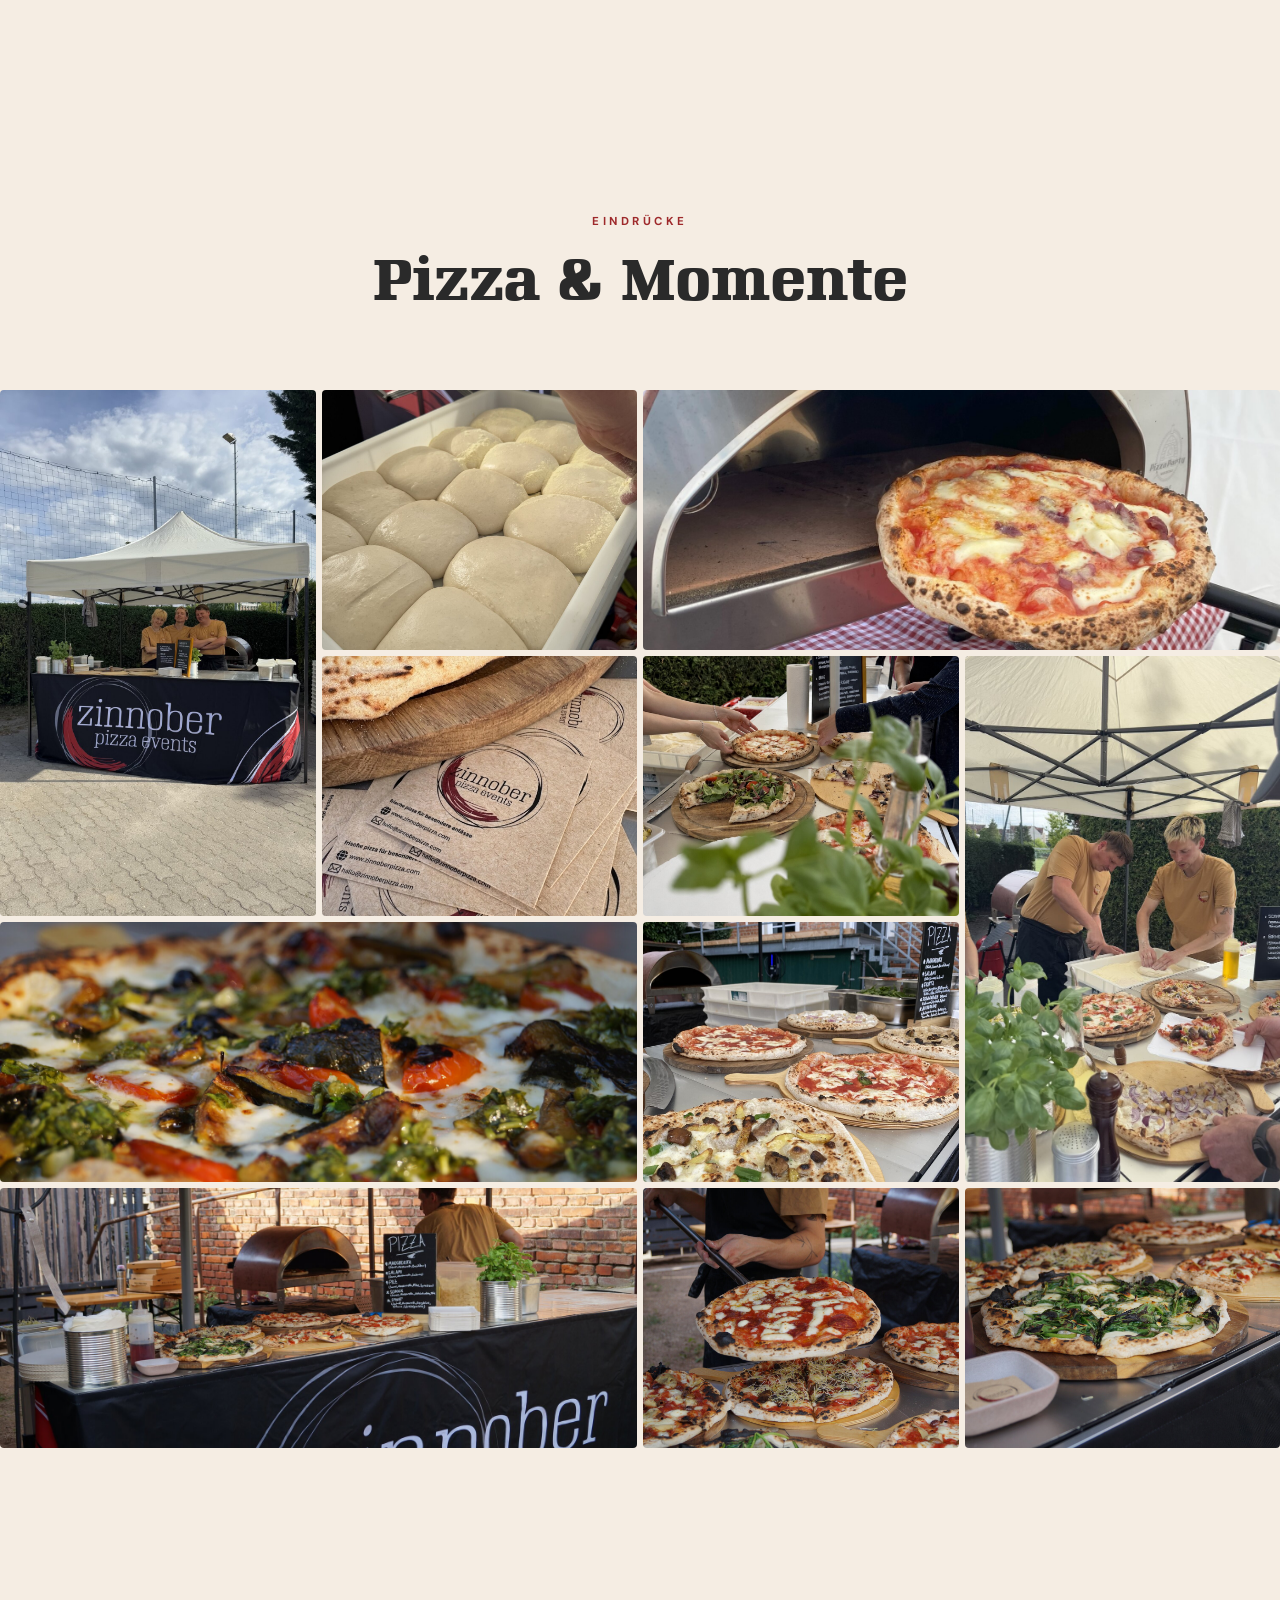
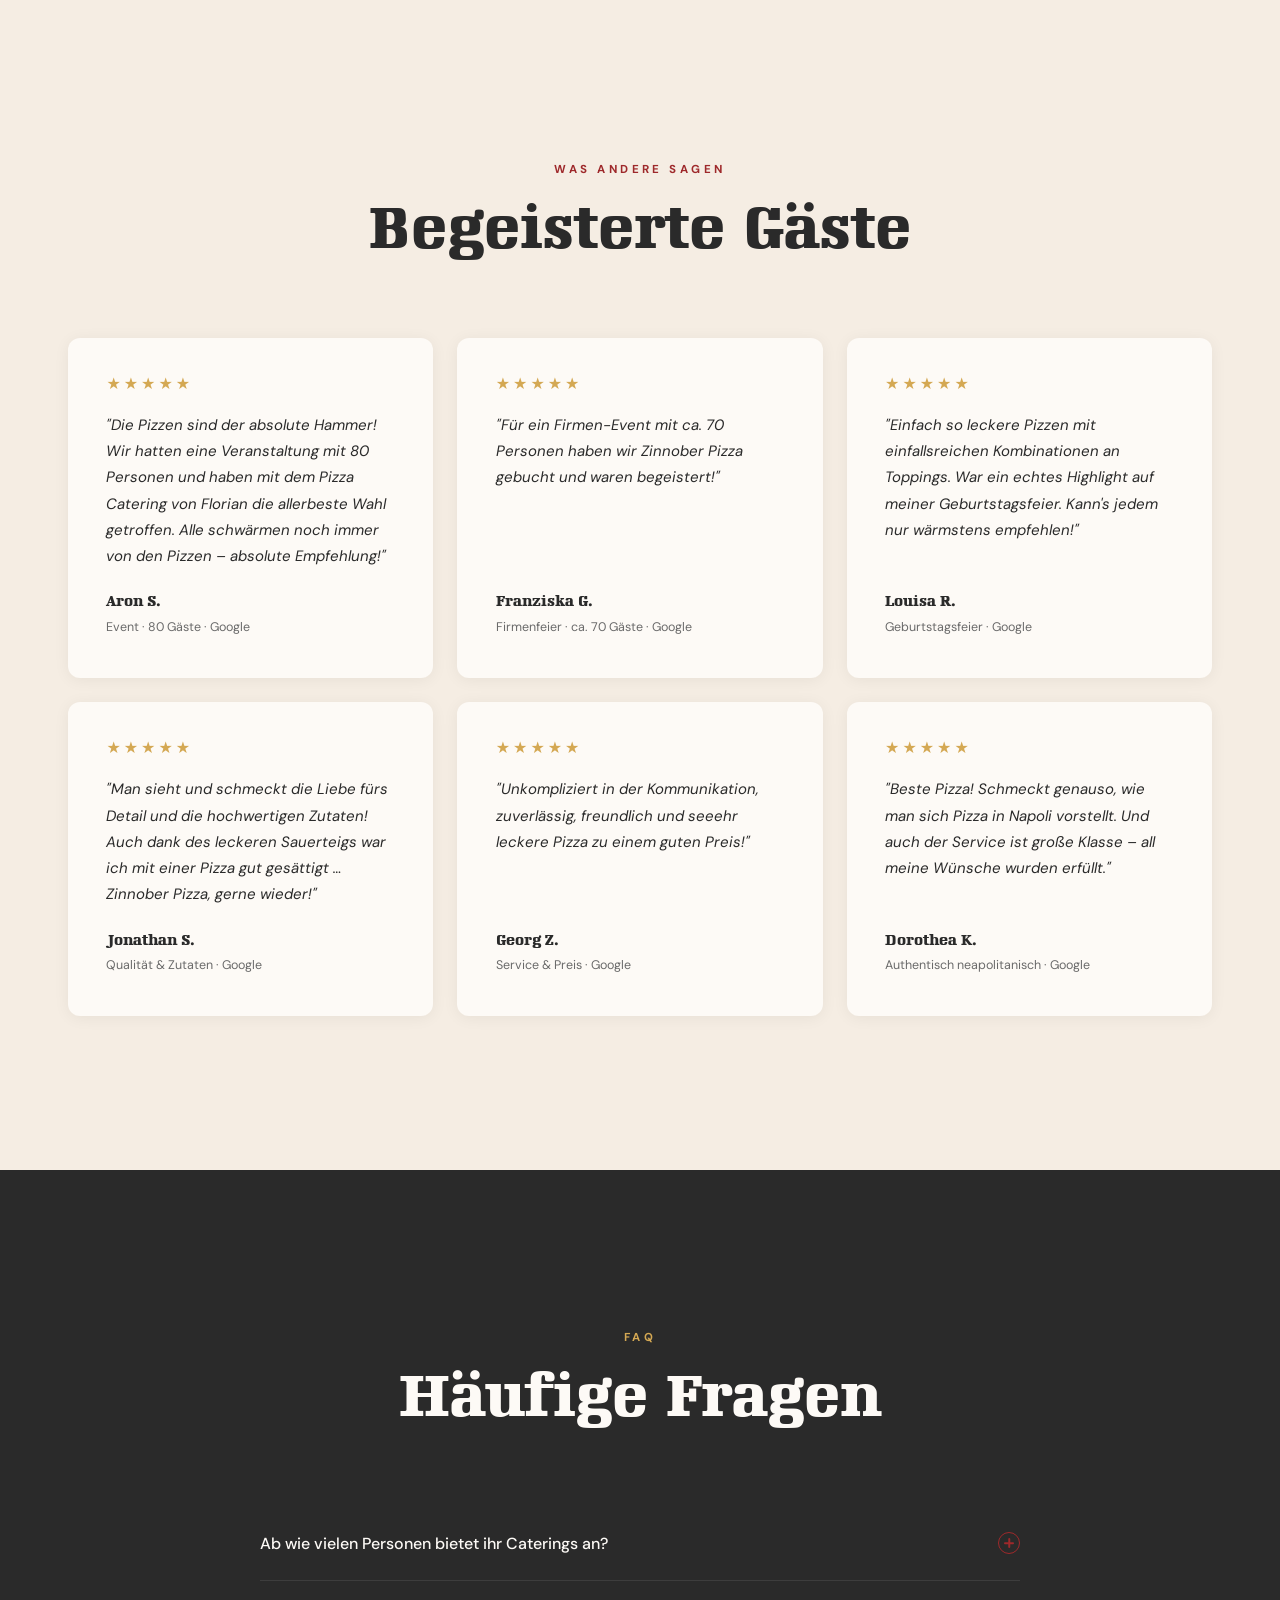
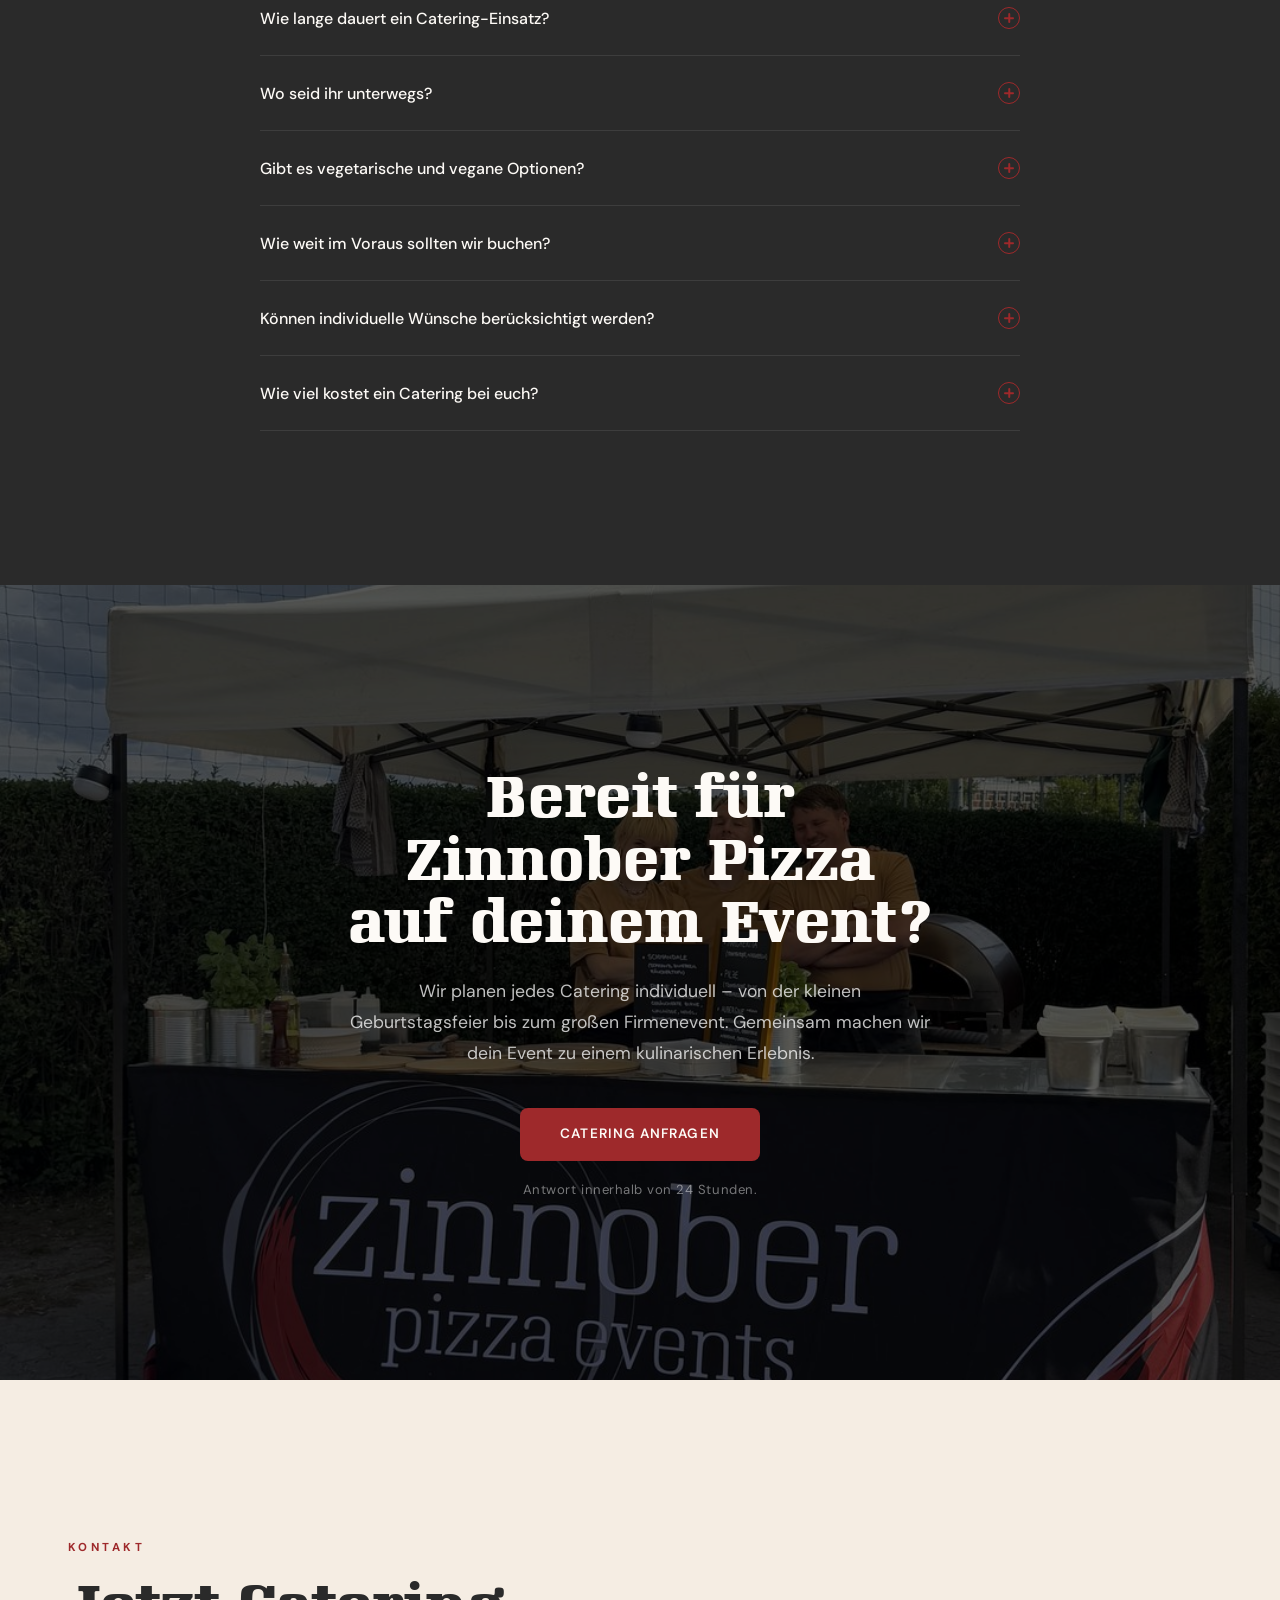
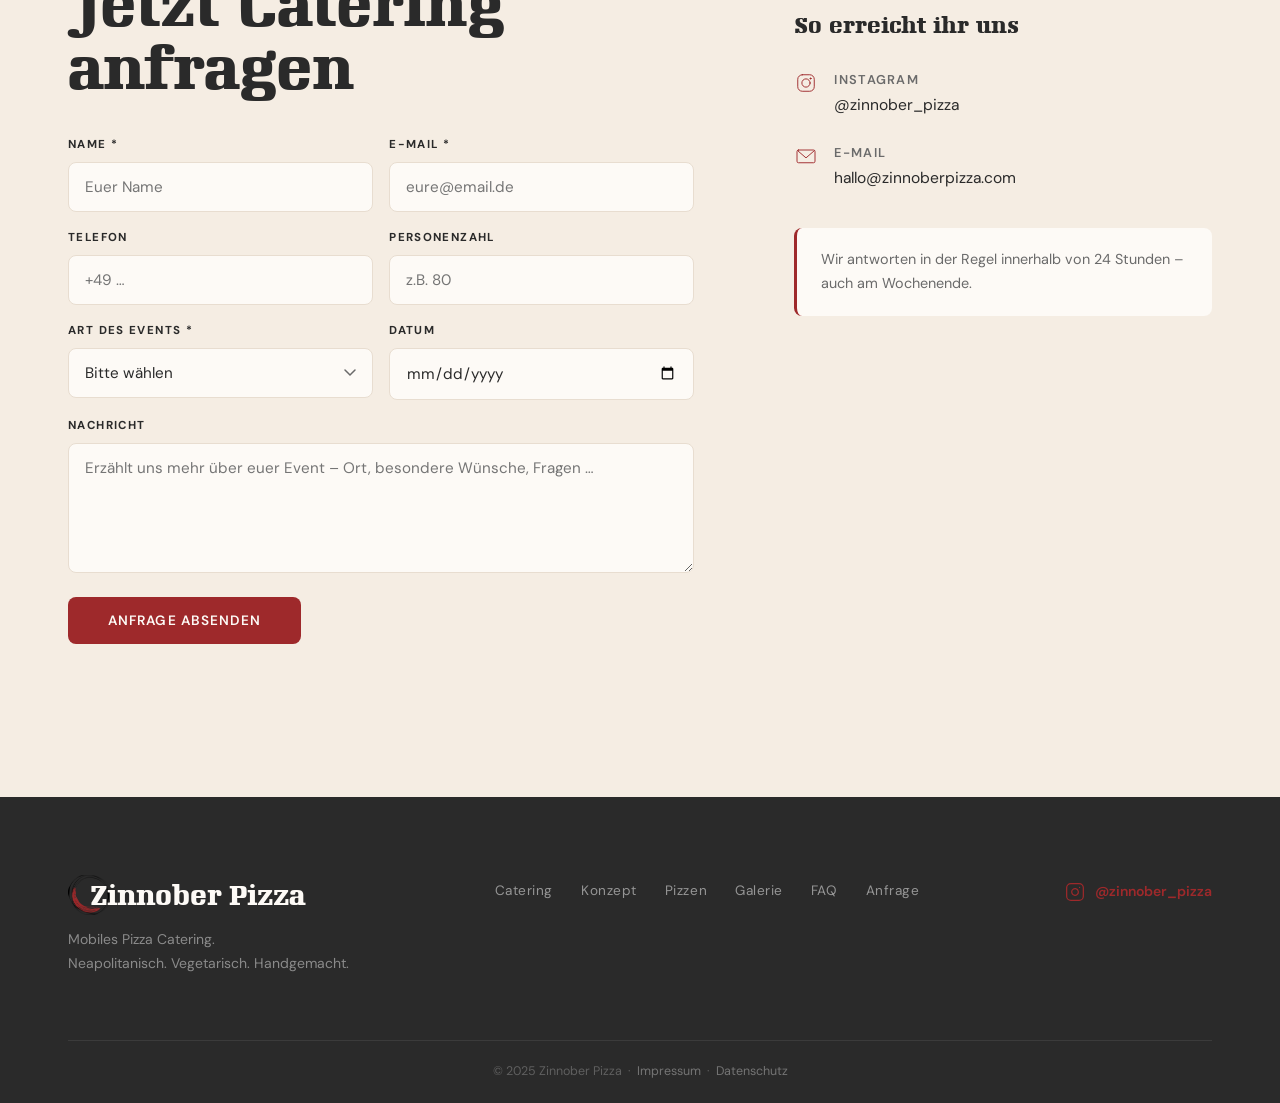
==== commit 55528b3f: "neuneuneun" ====
--- a/index.html
+++ b/index.html
@@ -45,13 +45,13 @@
 
     <!-- =====================================================================
          HERO – Photo Slider
-         Images: images/gallery-08.jpg, slide1.jpg, slide3.jpg (recommended: ≥1920×1080px)
+         Images: images/gallery-08.jpg, slide-buffet.jpg (recommended: ≥1920×1080px)
     ====================================================================== -->
     <section class="s-hero" id="hero" aria-label="Hero">
 
         <div class="hero-slider" id="heroSlider" aria-hidden="true">
             <div class="hero-slide active" style="background-image: url('images/gallery-08.jpg')"></div>
-            <div class="hero-slide" style="background-image: url('images/slide3.jpg')"></div>
+            <div class="hero-slide" style="background-image: url('images/slide-buffet.jpg')"></div>
         </div>
         <div class="hero-overlay" aria-hidden="true"></div>
 
@@ -448,7 +448,7 @@
 
     <!-- =====================================================================
          GALLERY
-         Images: images/gallery-01.jpg … gallery-08.jpg
+         Images: images/gallery-01.jpg … gallery-11.jpg
     ====================================================================== -->
     <section class="s-gallery" id="galerie">
         <div class="container">
@@ -490,6 +490,18 @@
             <!-- Bottom sq -->
             <div class="gallery-cell reveal" style="--reveal-delay: 160ms" data-src="images/gallery-08.jpg" aria-label="Pizzaauswahl mit Speisekarte" role="img" tabindex="0">
                 <div class="img-ph" data-label="gallery-08.jpg · Auswahl" aria-hidden="true"></div>
+            </div>
+            <!-- Wide -->
+            <div class="gallery-cell gallery-cell--wide reveal" style="--reveal-delay: 200ms" data-src="images/gallery-09.jpg" aria-label="Der Zinnober-Stand mit Ofen und Speisekarte" role="img" tabindex="0">
+                <div class="img-ph" data-label="gallery-09.jpg · Stand" aria-hidden="true"></div>
+            </div>
+            <!-- Sq -->
+            <div class="gallery-cell reveal" style="--reveal-delay: 240ms" data-src="images/gallery-10.jpg" aria-label="Frisch gebackene Pizza wird serviert" role="img" tabindex="0">
+                <div class="img-ph" data-label="gallery-10.jpg · Servieren" aria-hidden="true"></div>
+            </div>
+            <!-- Sq -->
+            <div class="gallery-cell reveal" style="--reveal-delay: 280ms" data-src="images/gallery-11.jpg" aria-label="Pizzabüffet Nahaufnahme" role="img" tabindex="0">
+                <div class="img-ph" data-label="gallery-11.jpg · Büffet" aria-hidden="true"></div>
             </div>
         </div>
 
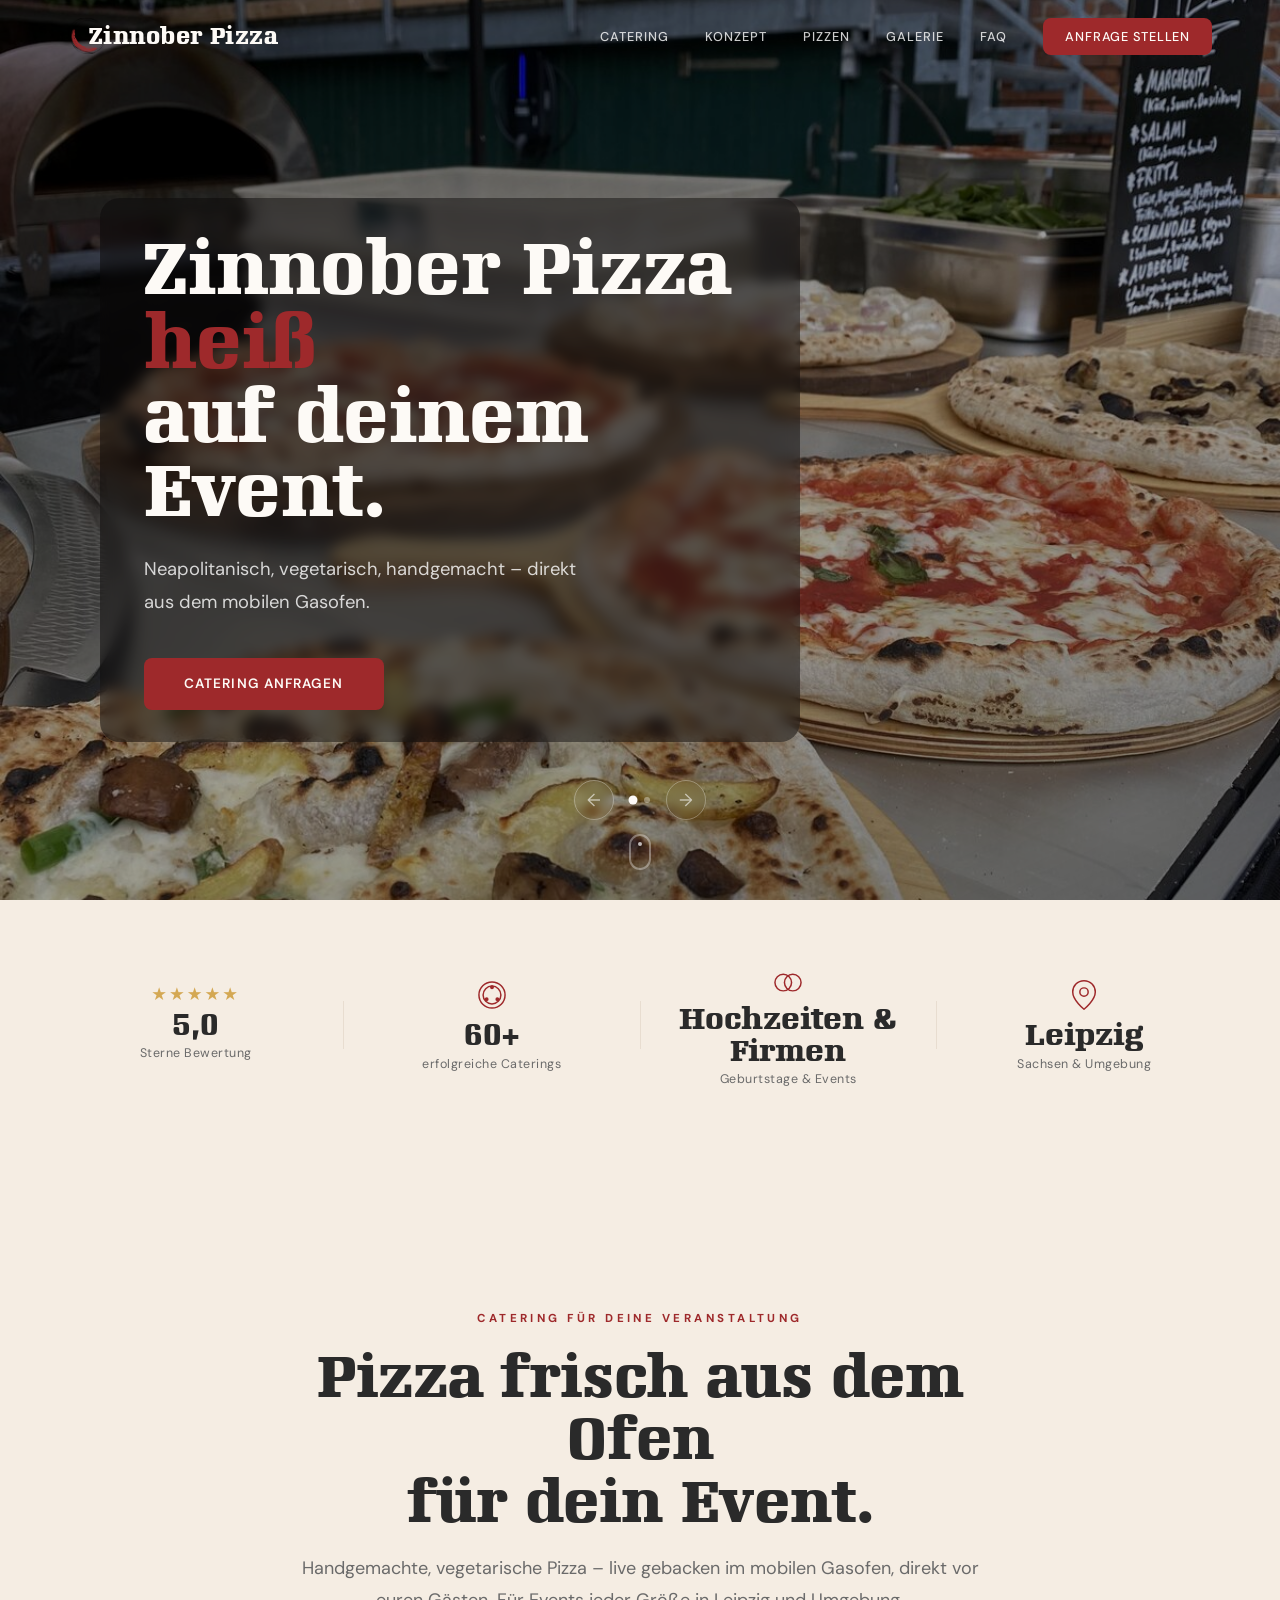
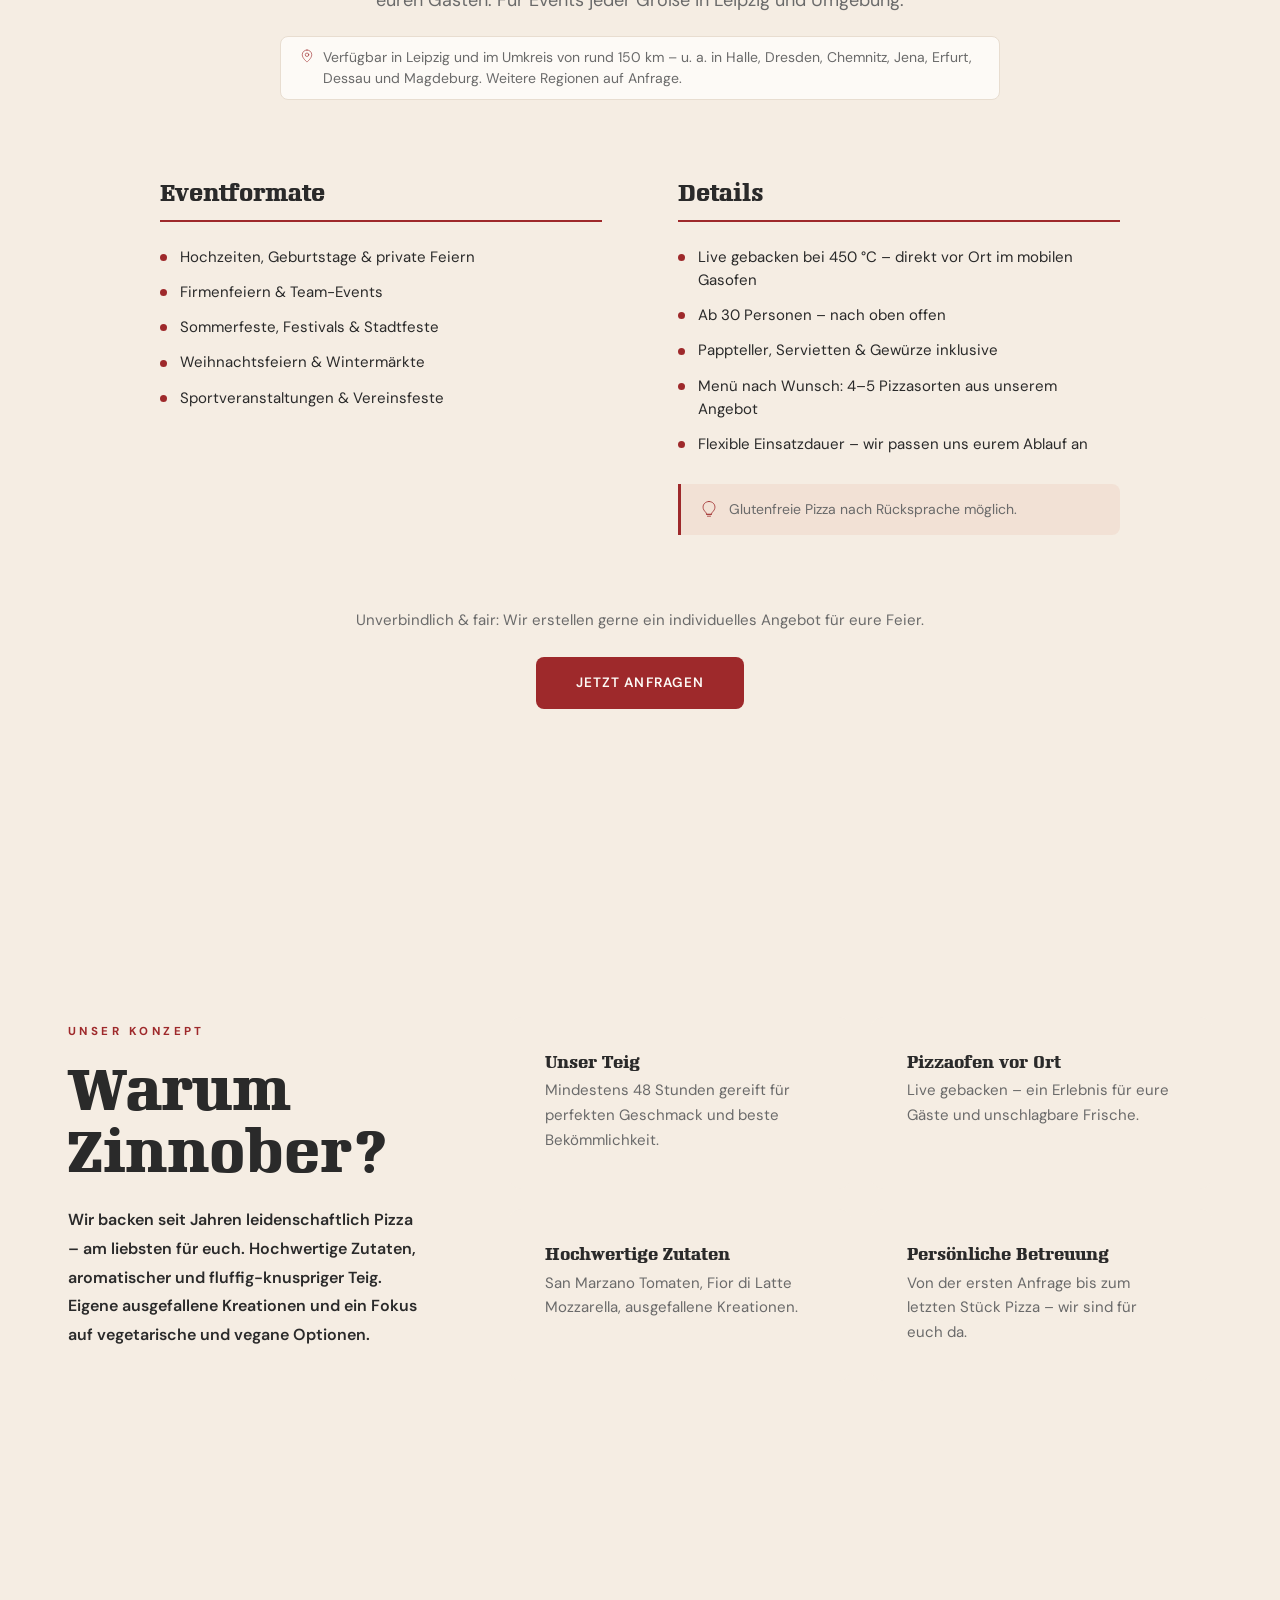
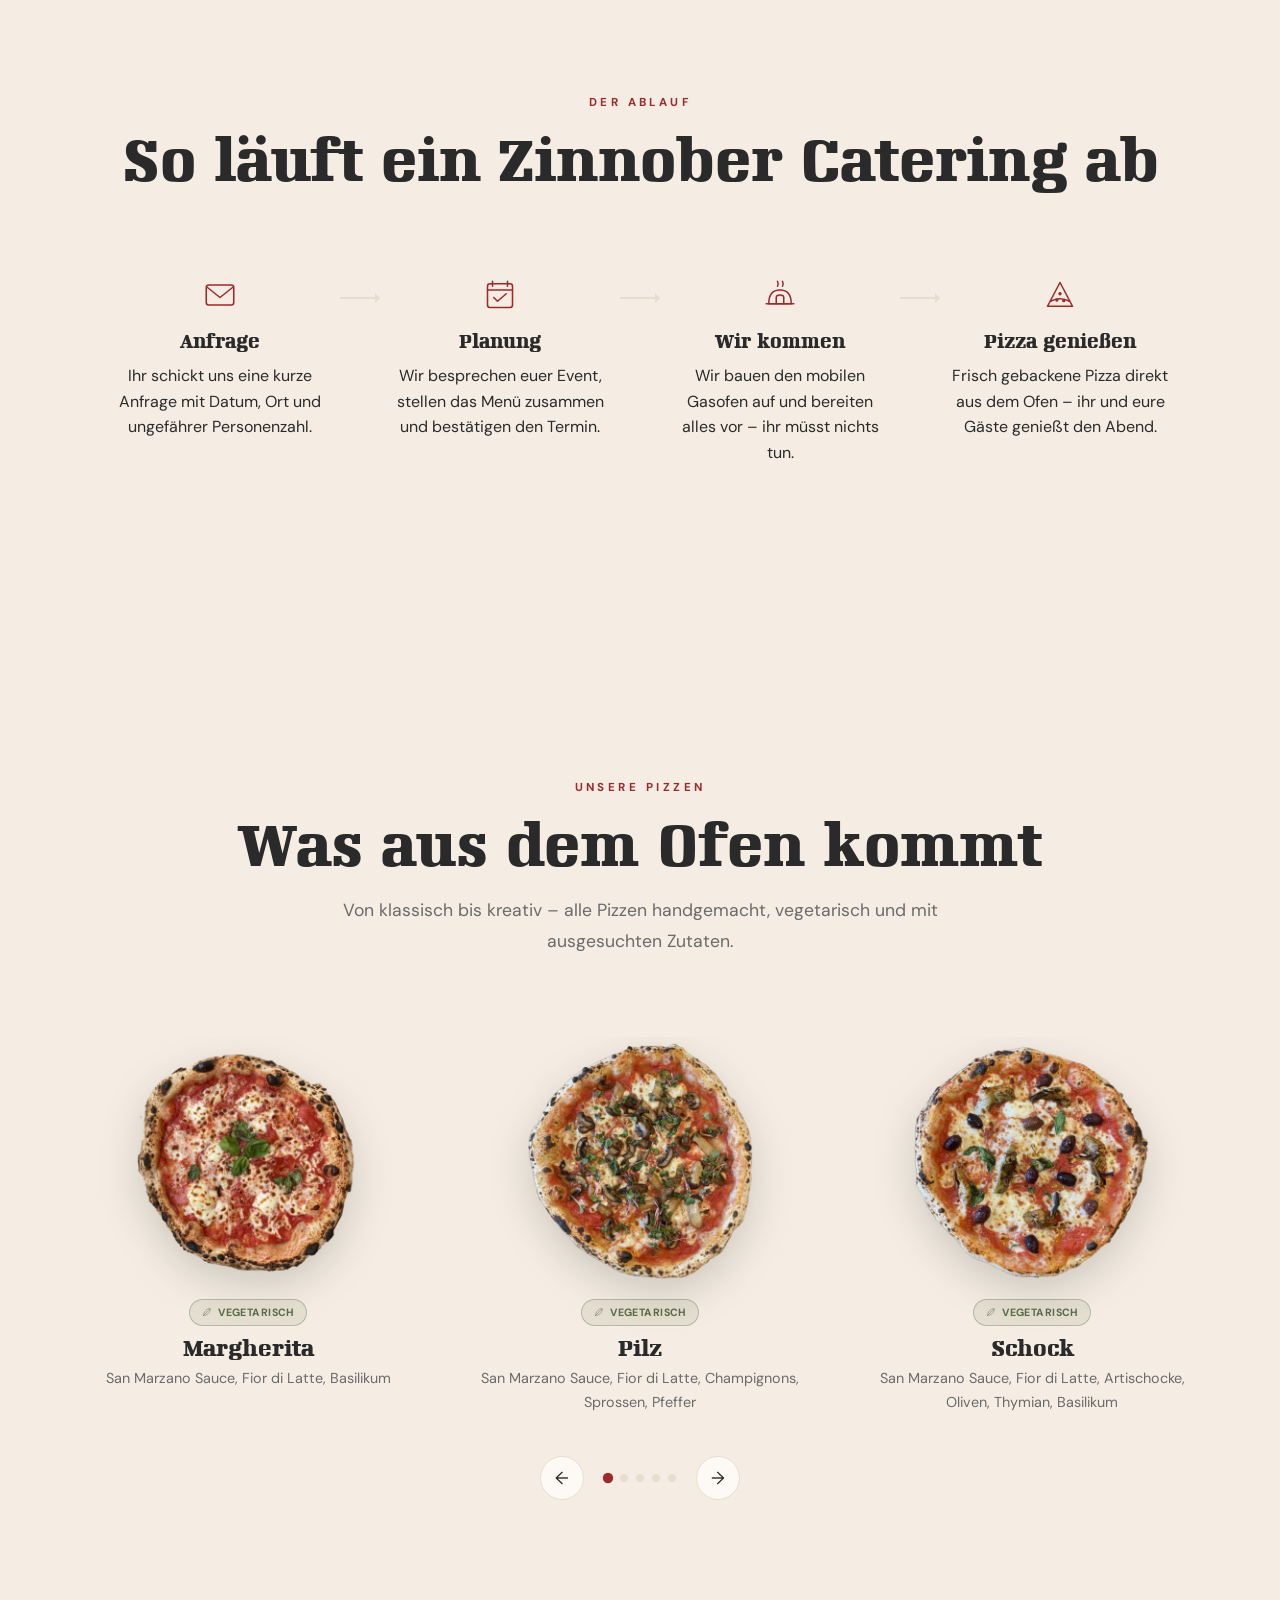
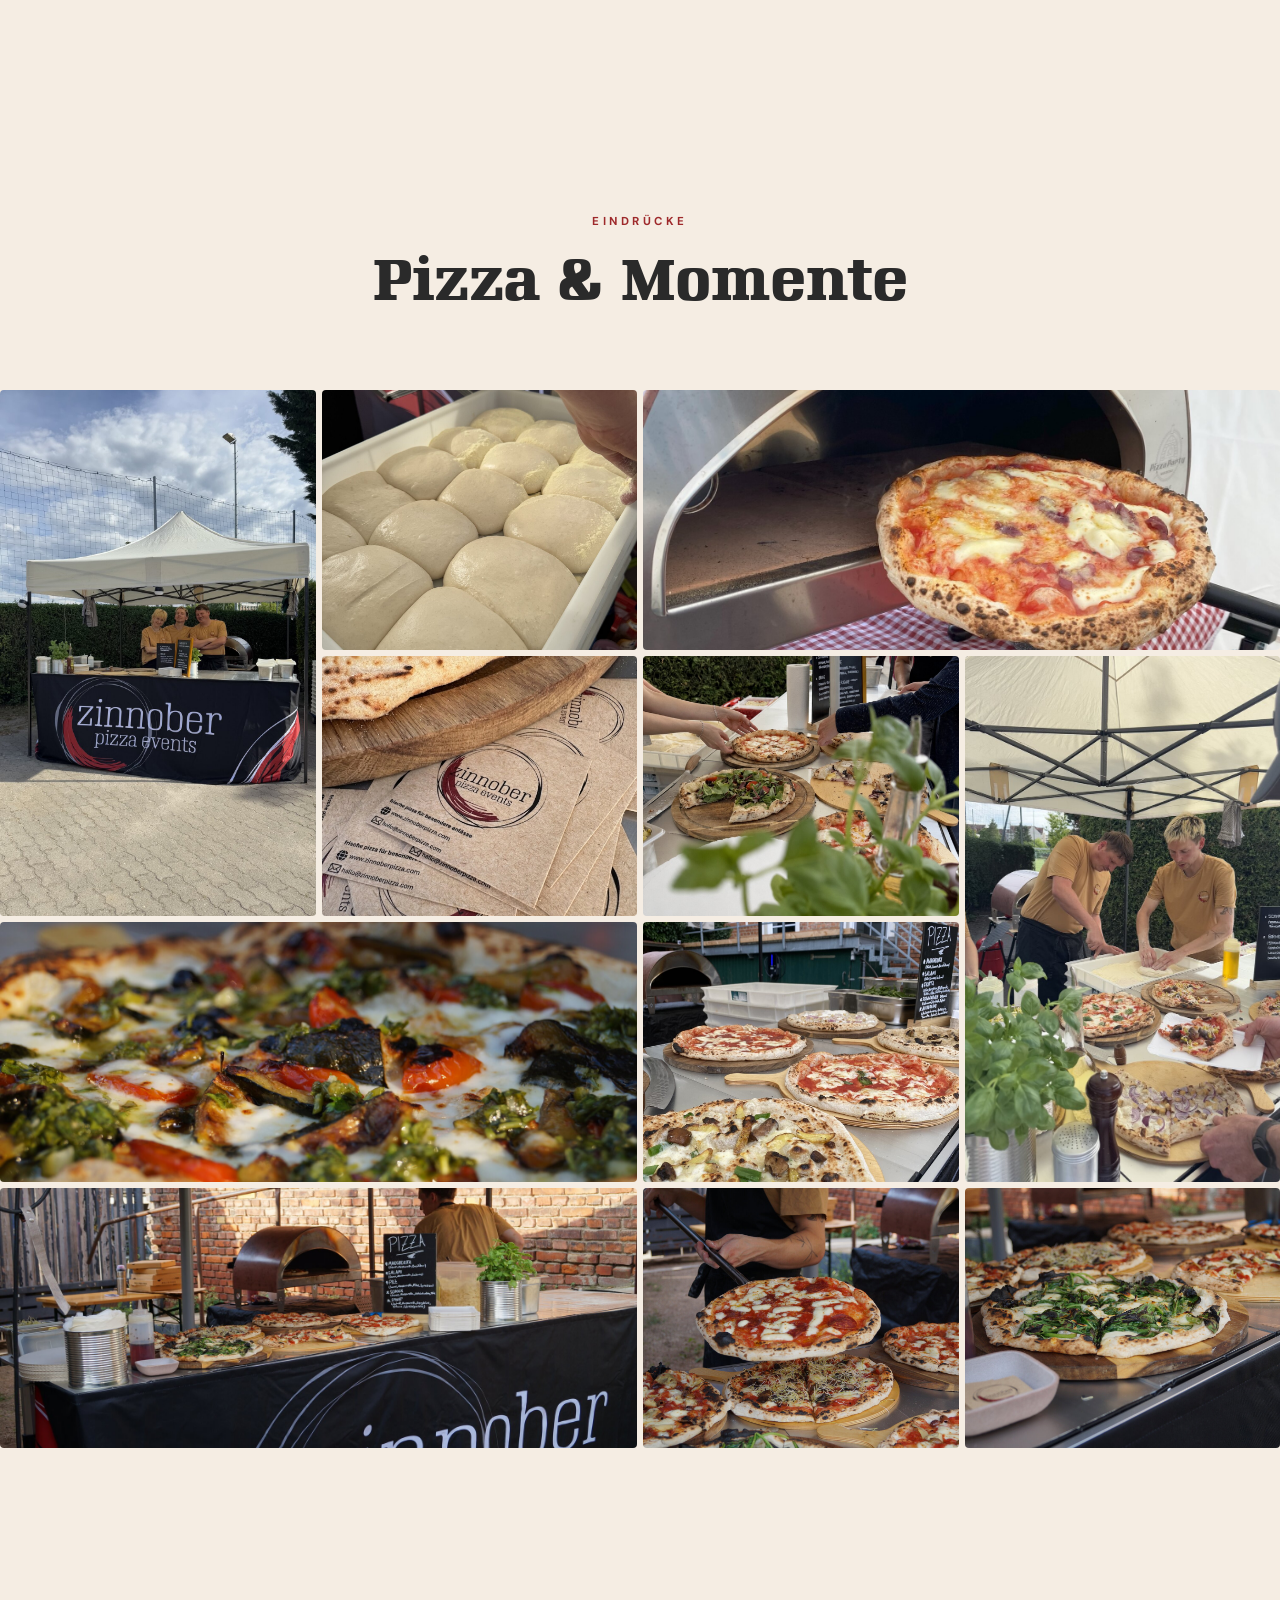
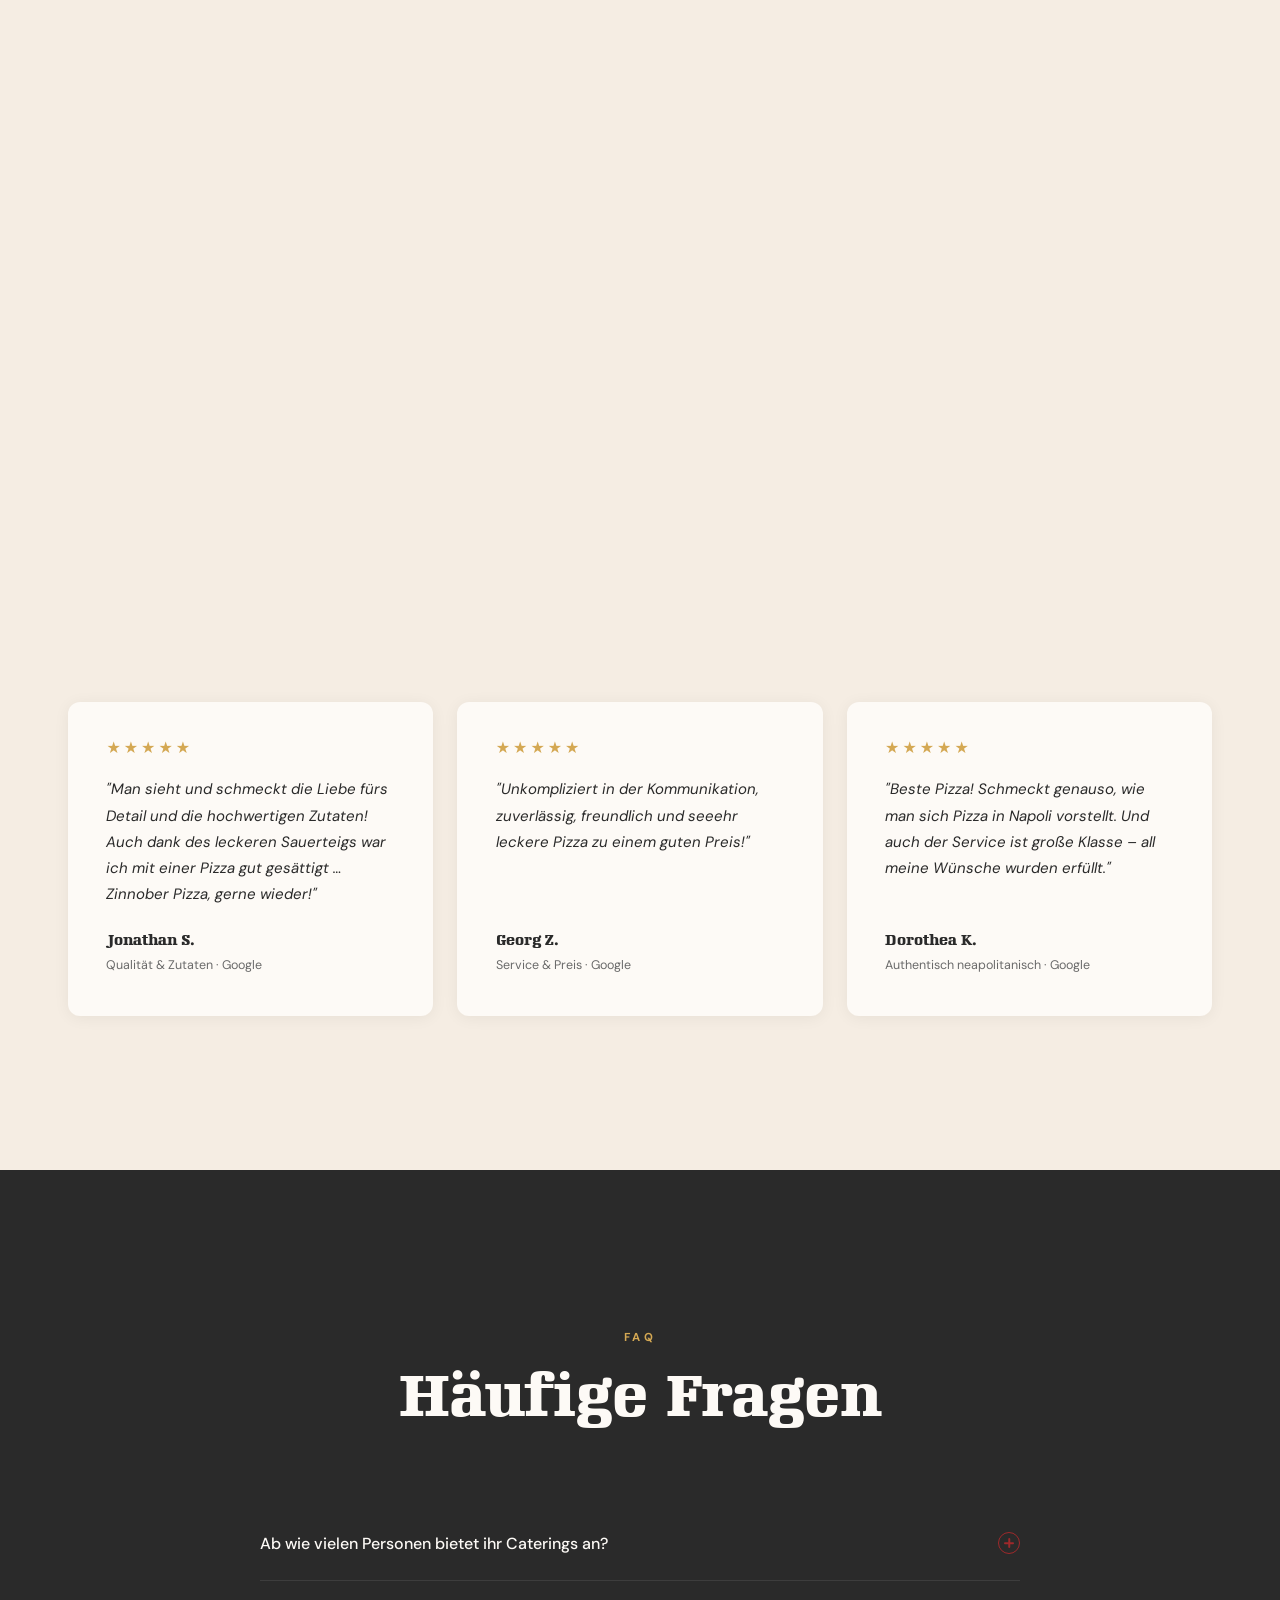
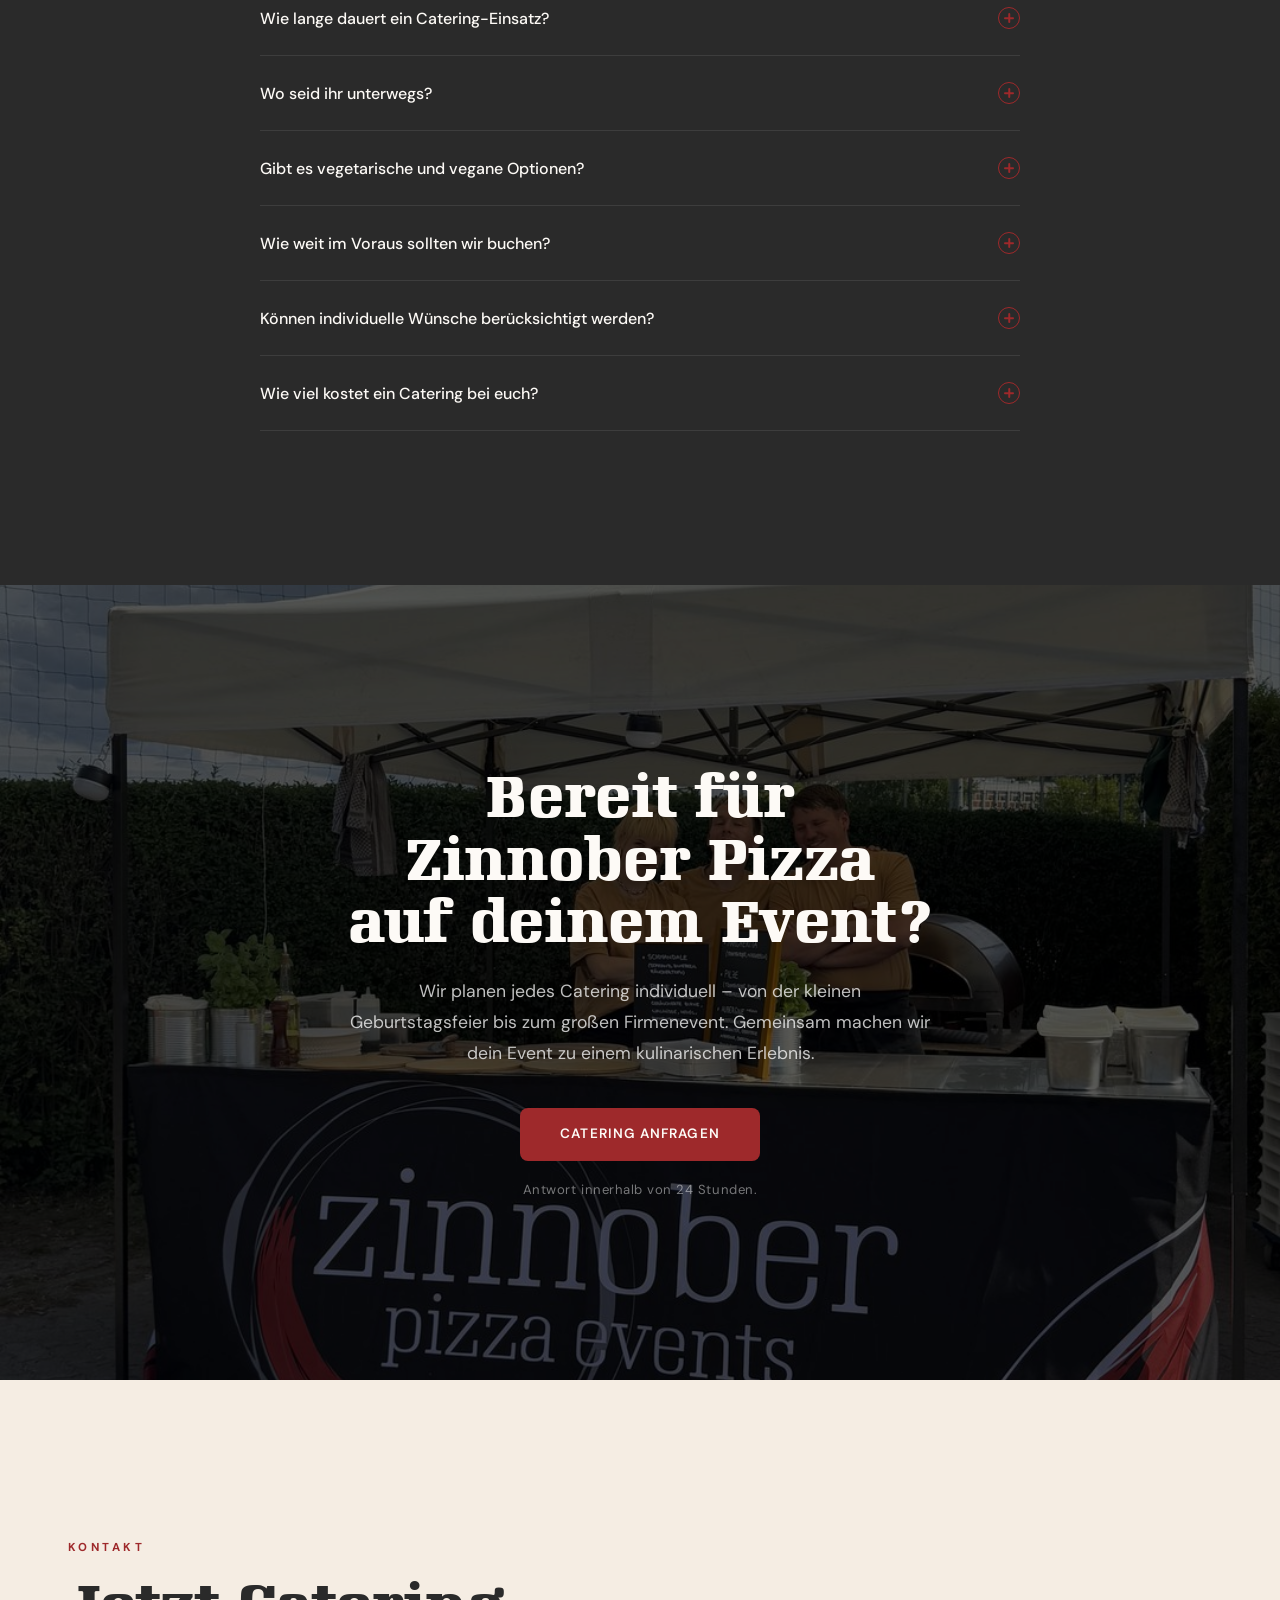
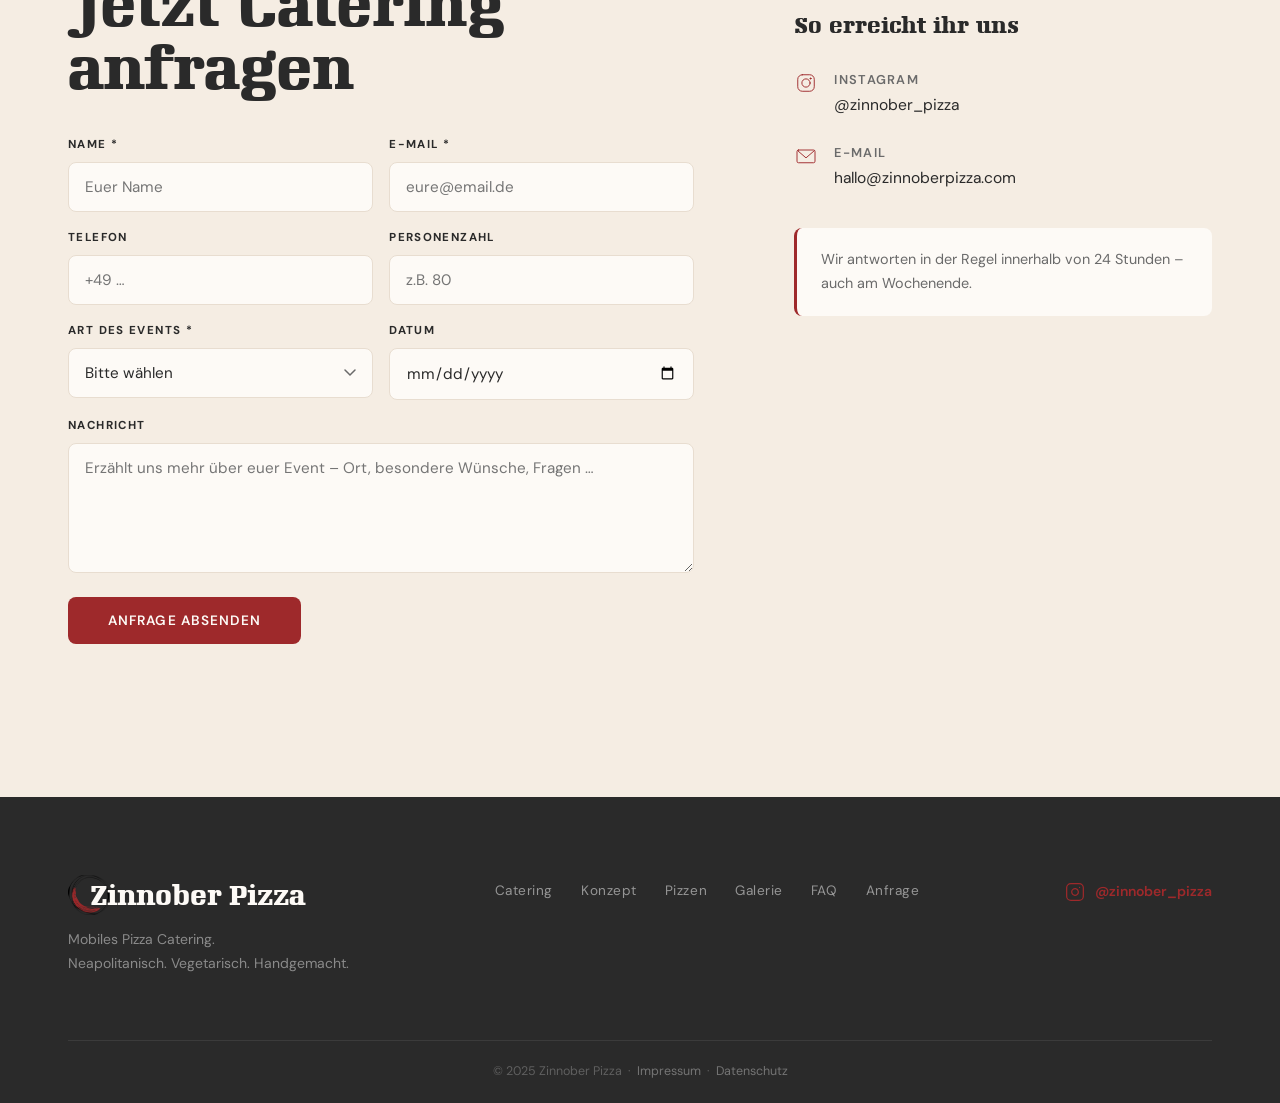
==== commit ee1dcee5: "jkjMerge branch 'main' of https://github.com/jsektkuehler/zinnober" ====
--- a/index.html
+++ b/index.html
@@ -16,6 +16,13 @@
     <link href="https://fonts.googleapis.com/css2?family=DM+Sans:opsz,wght@9..40,300;9..40,400;9..40,500;9..40,600&display=swap" rel="stylesheet">
 
     <link rel="stylesheet" href="css/style.css">
+
+    <!-- Privacy-friendly analytics by Plausible -->
+    <script async src="https://stats.leibniz-gwzo.de/js/pa-C0-w9B8otrE8YbCEAoBKc.js"></script>
+    <script>
+        window.plausible=window.plausible||function(){(plausible.q=plausible.q||[]).push(arguments)},plausible.init=plausible.init||function(i){plausible.o=i||{}};
+        plausible.init()
+    </script>
 </head>
 <body>
 
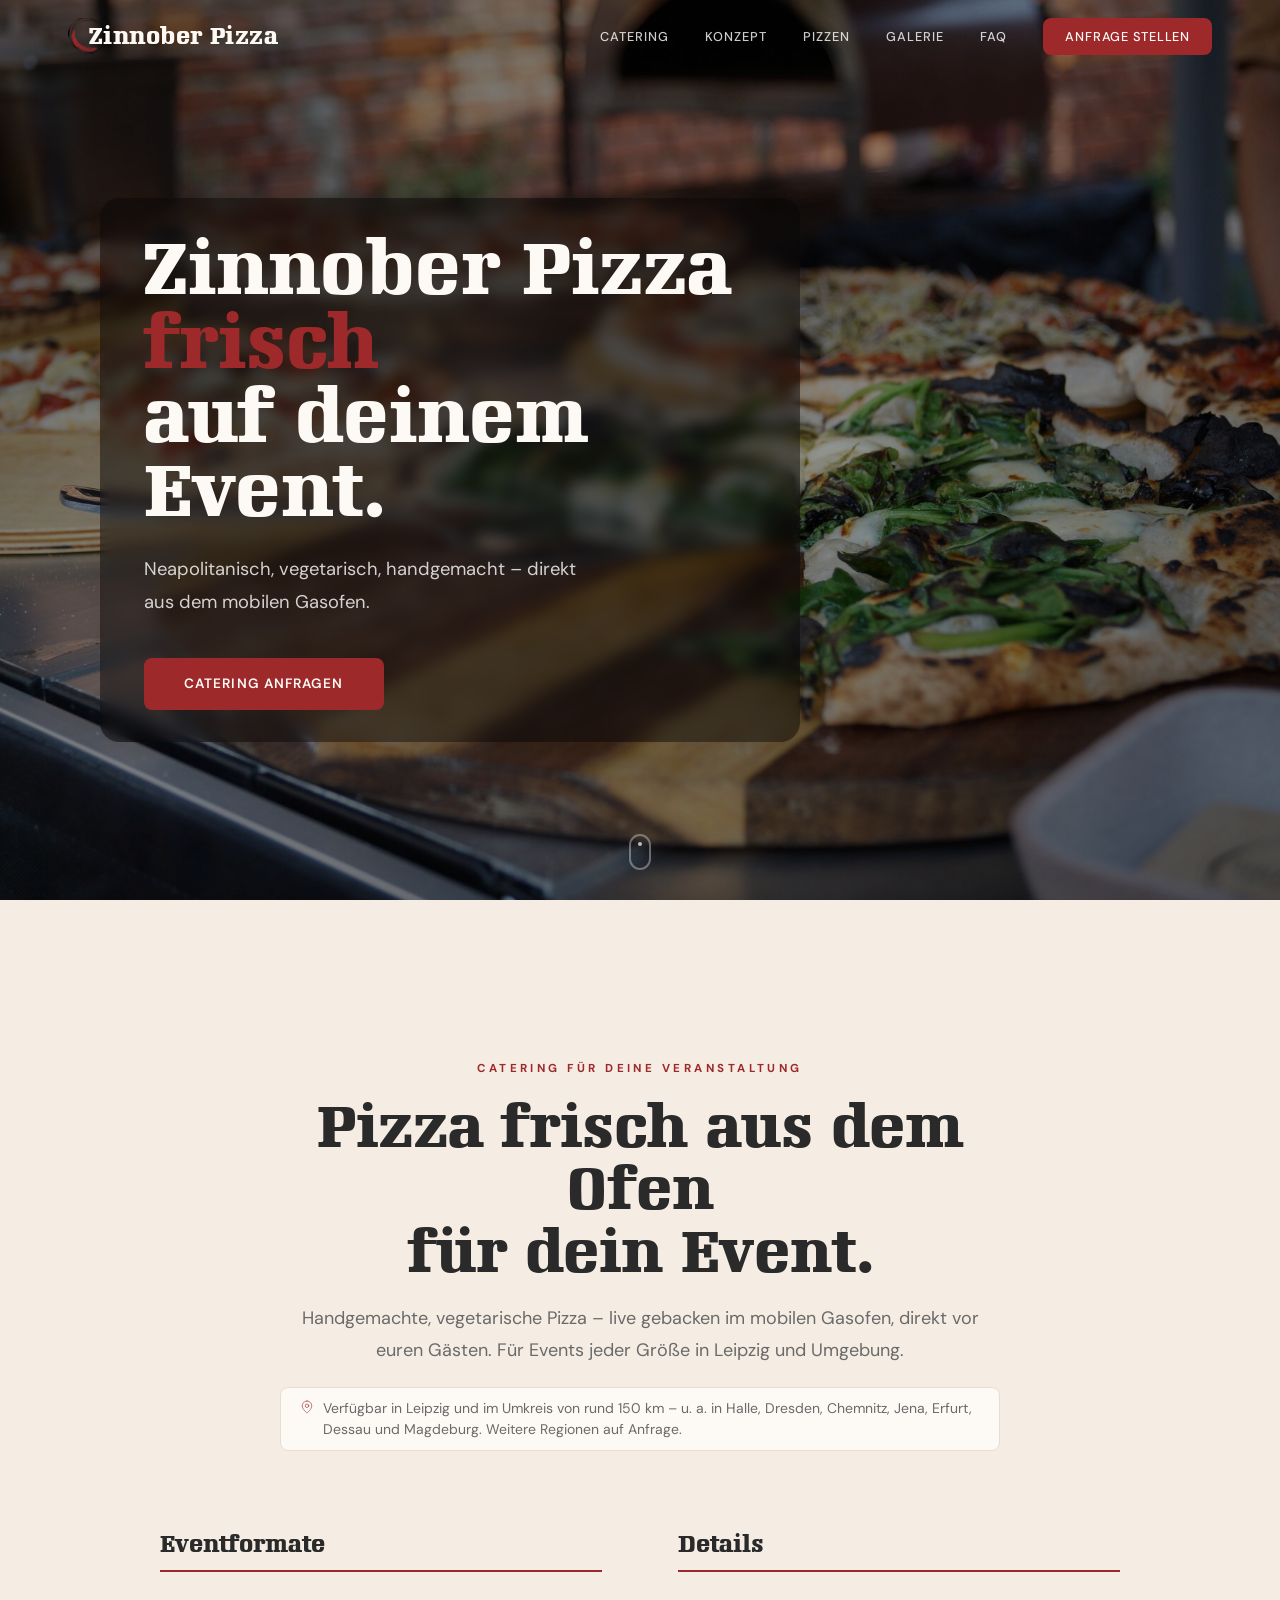
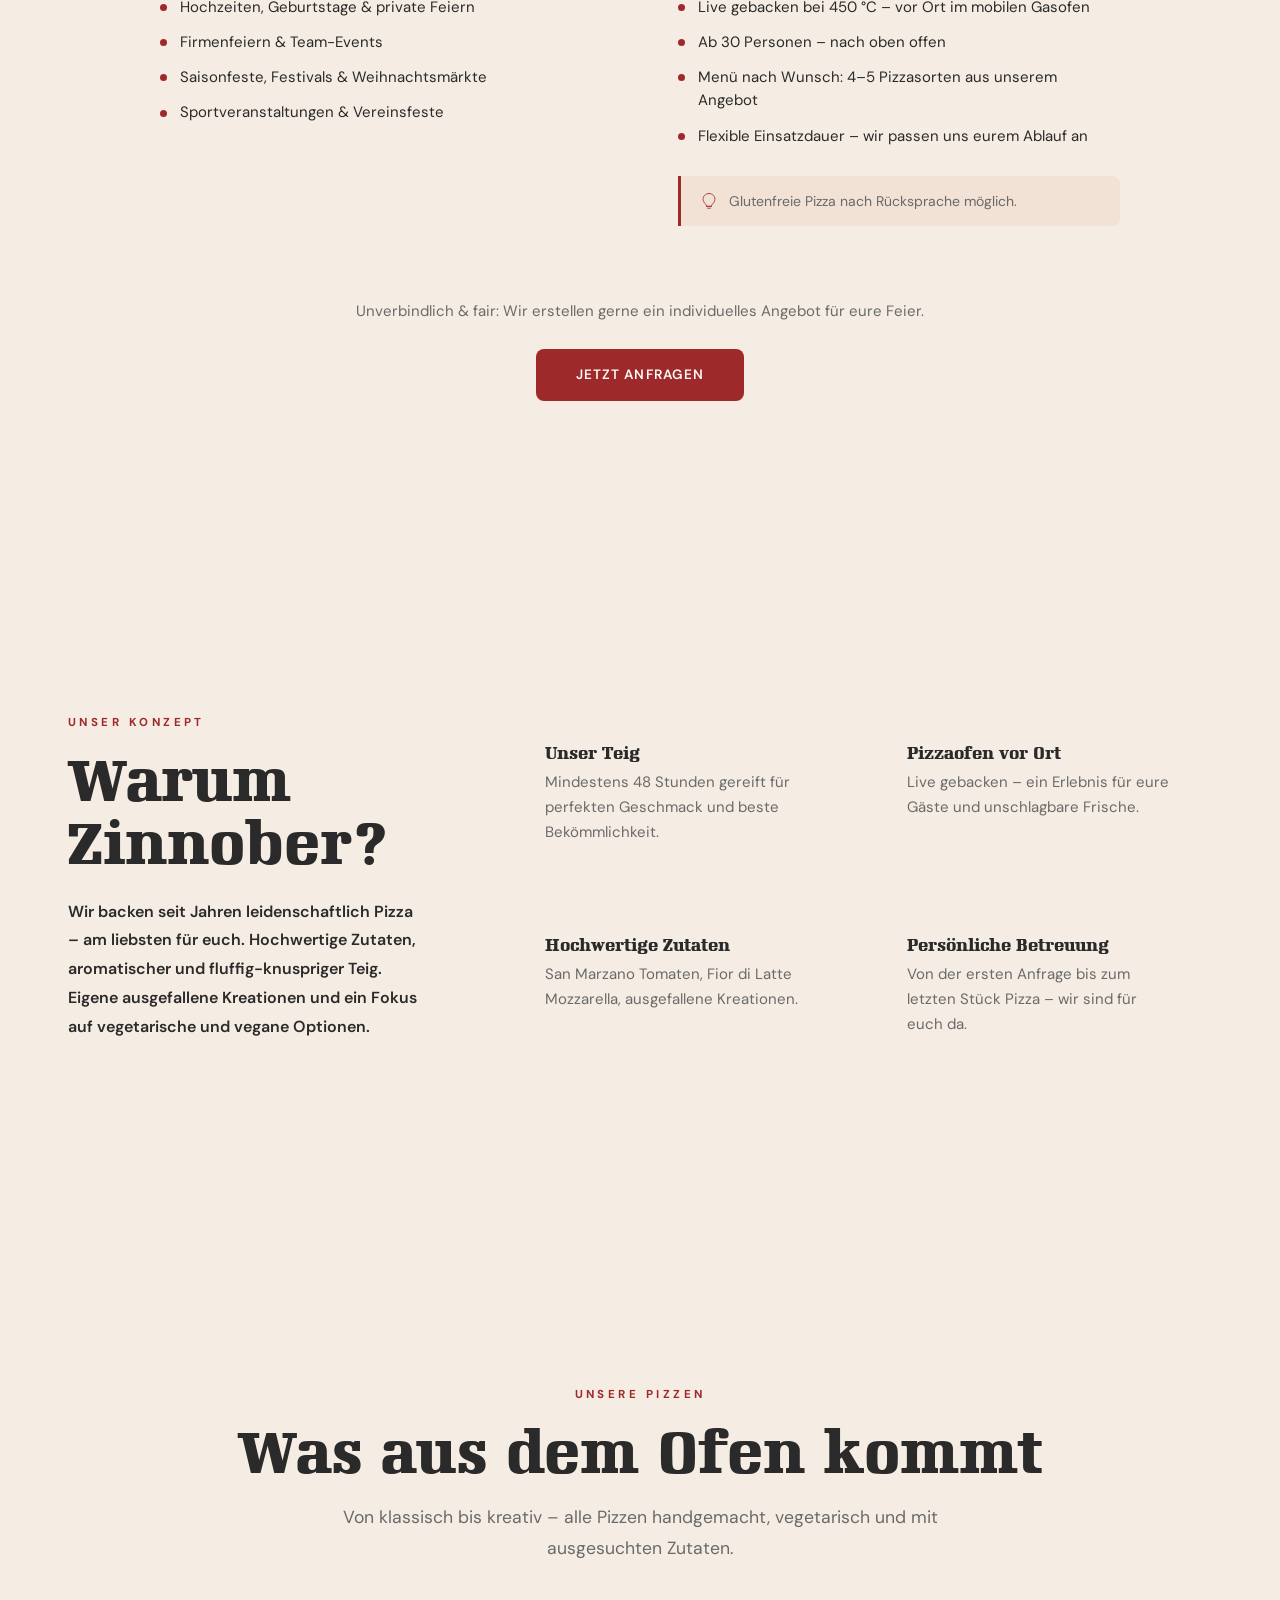
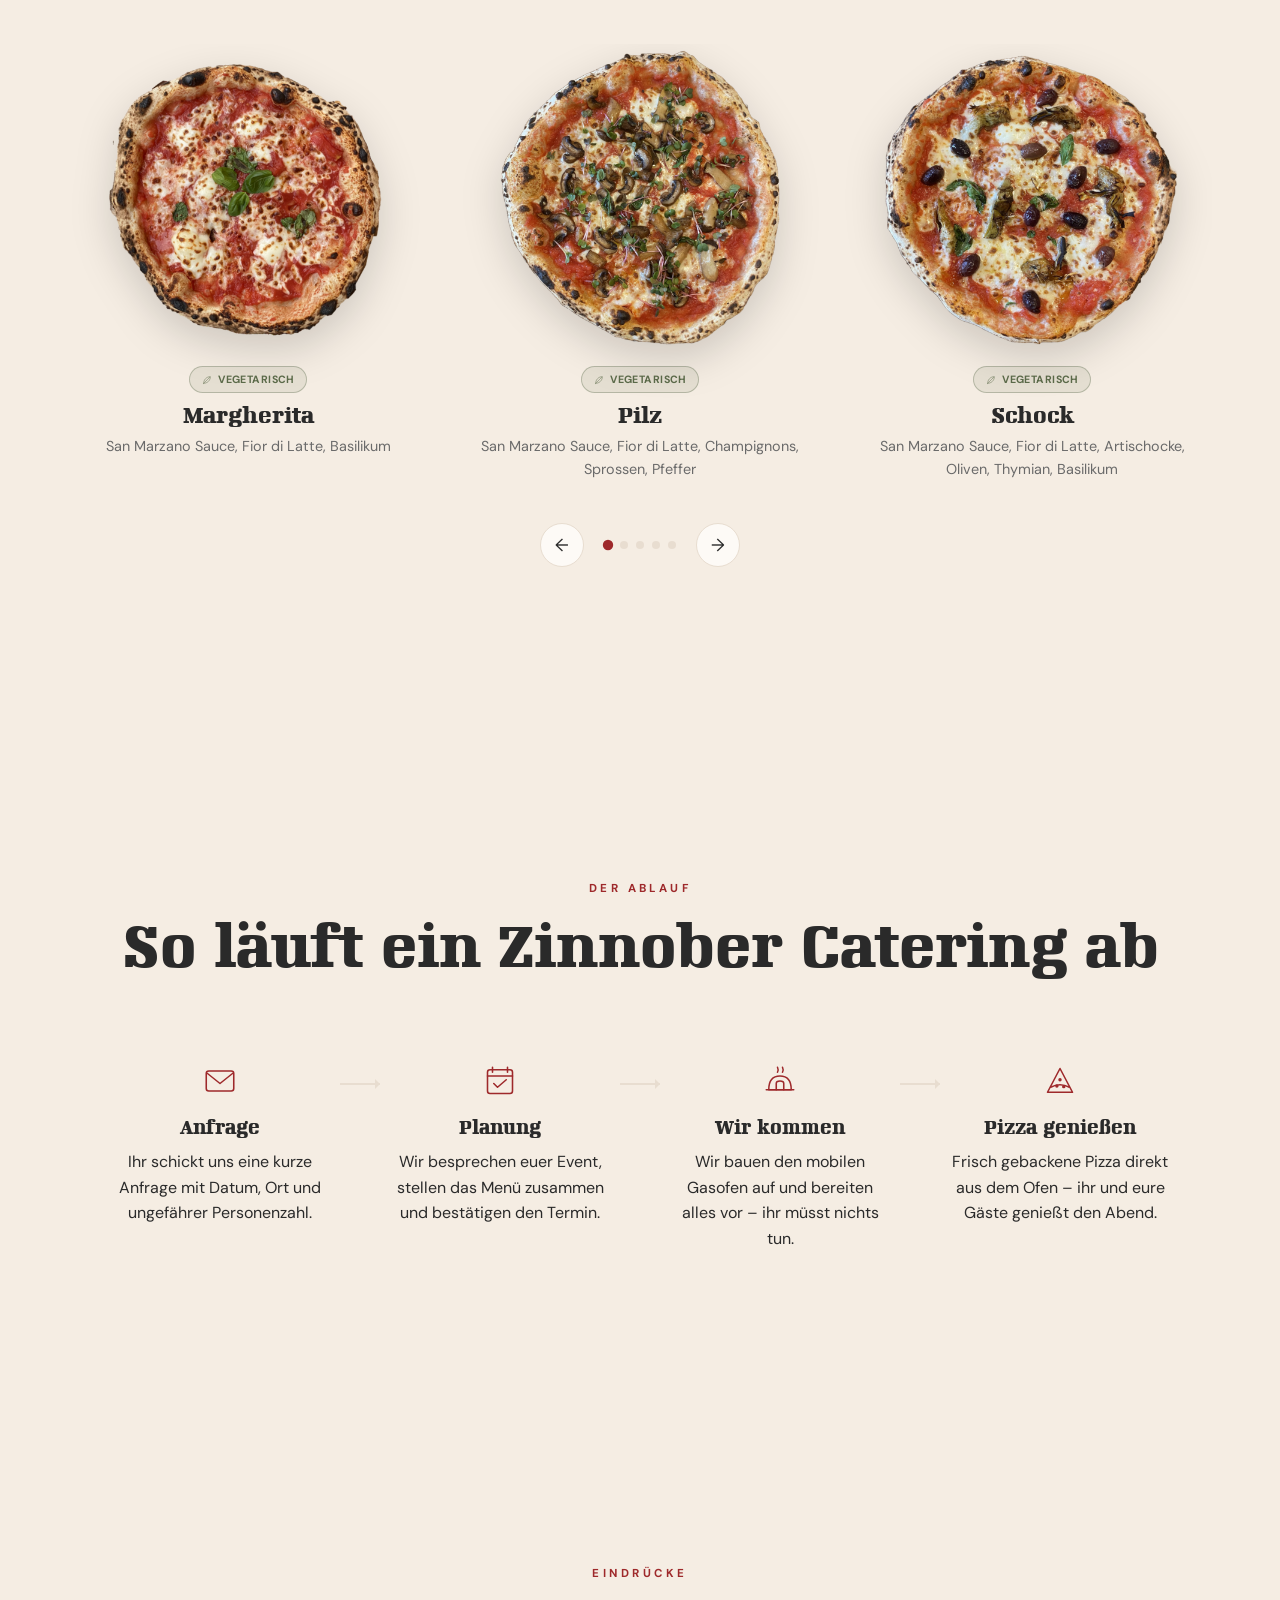
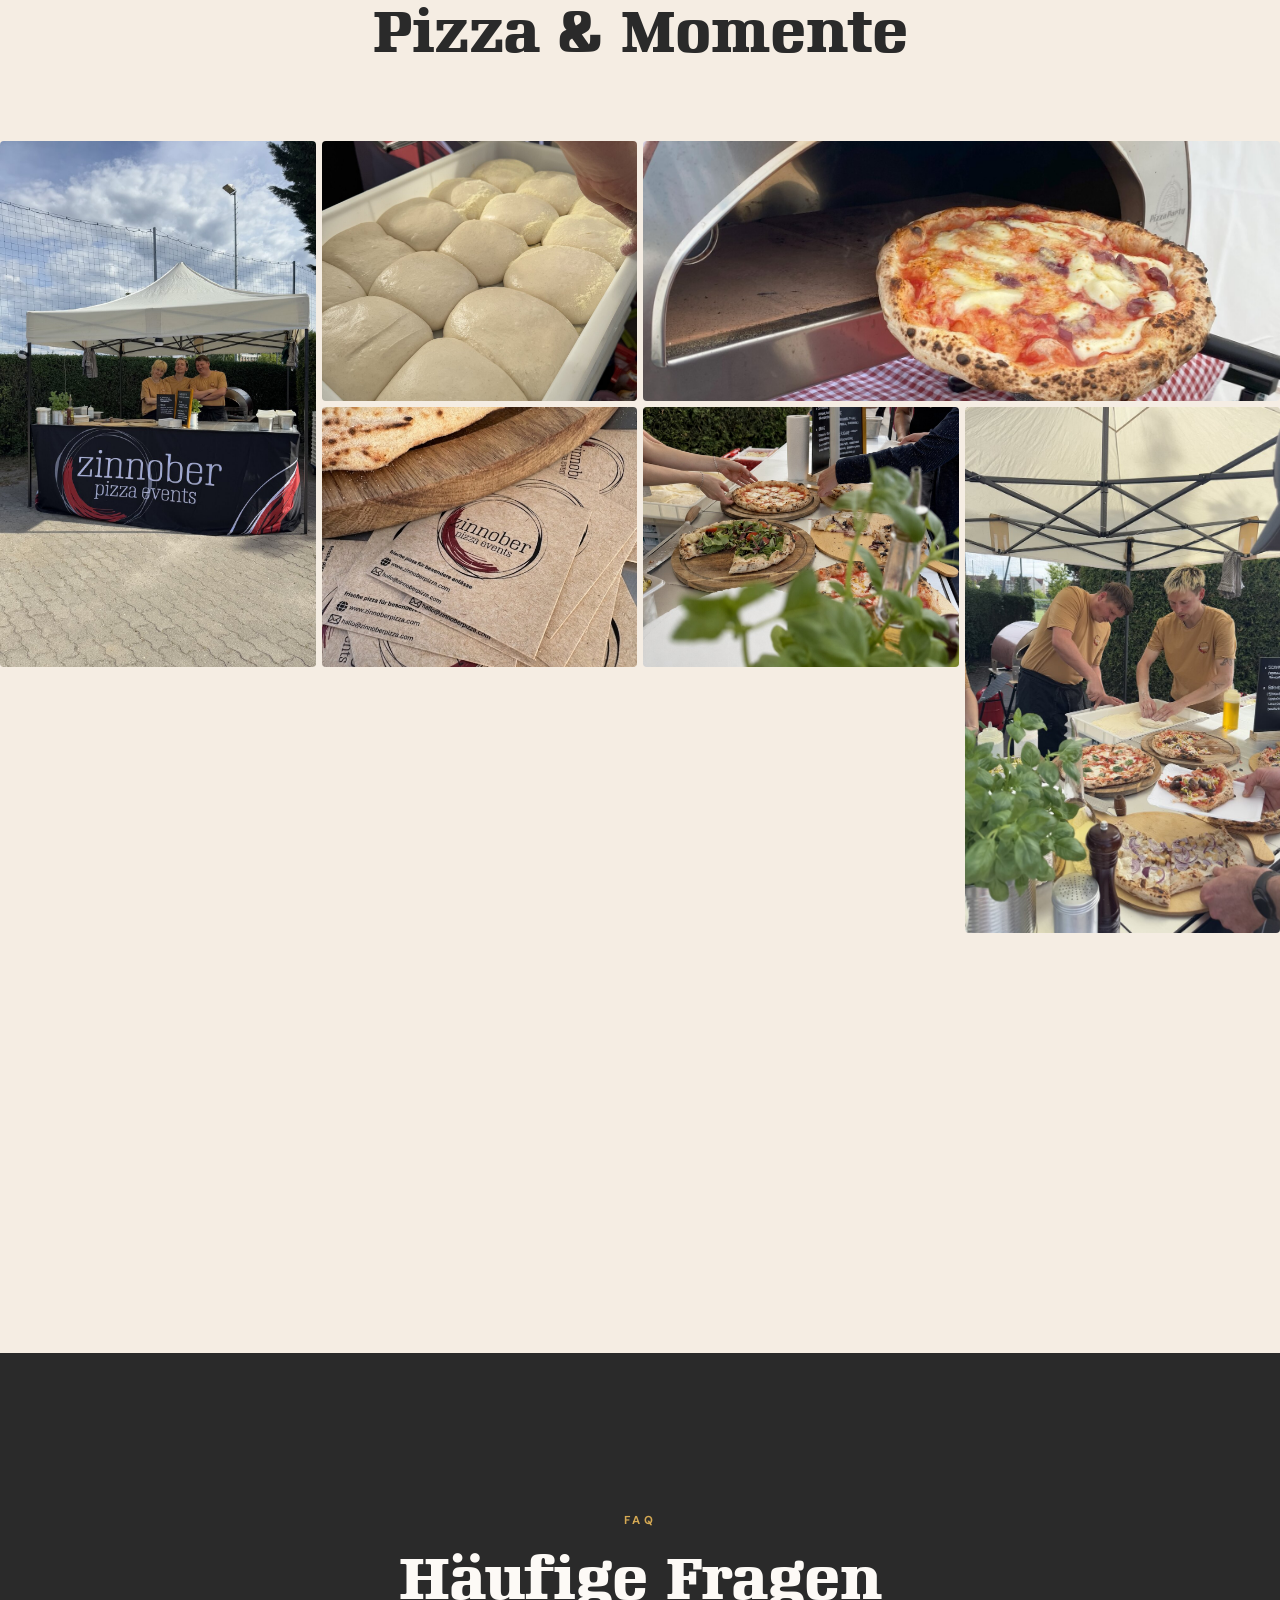
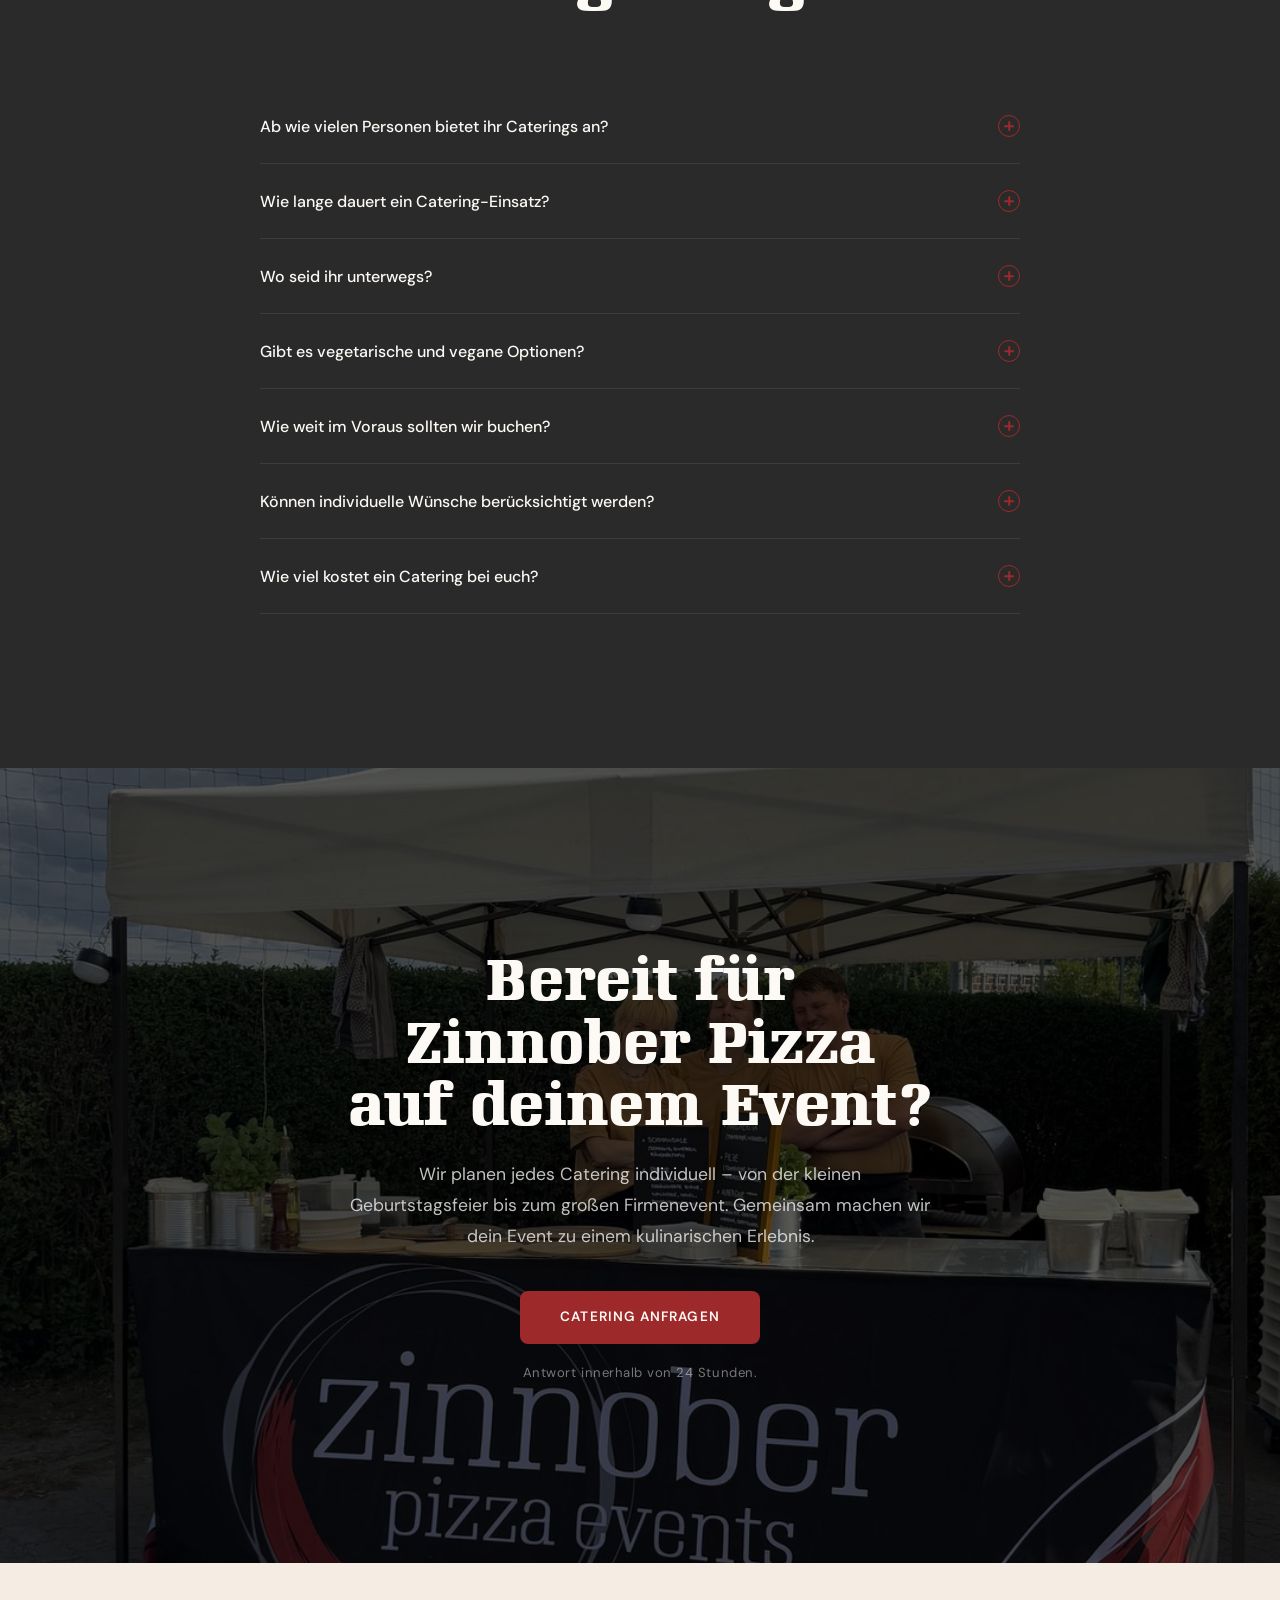
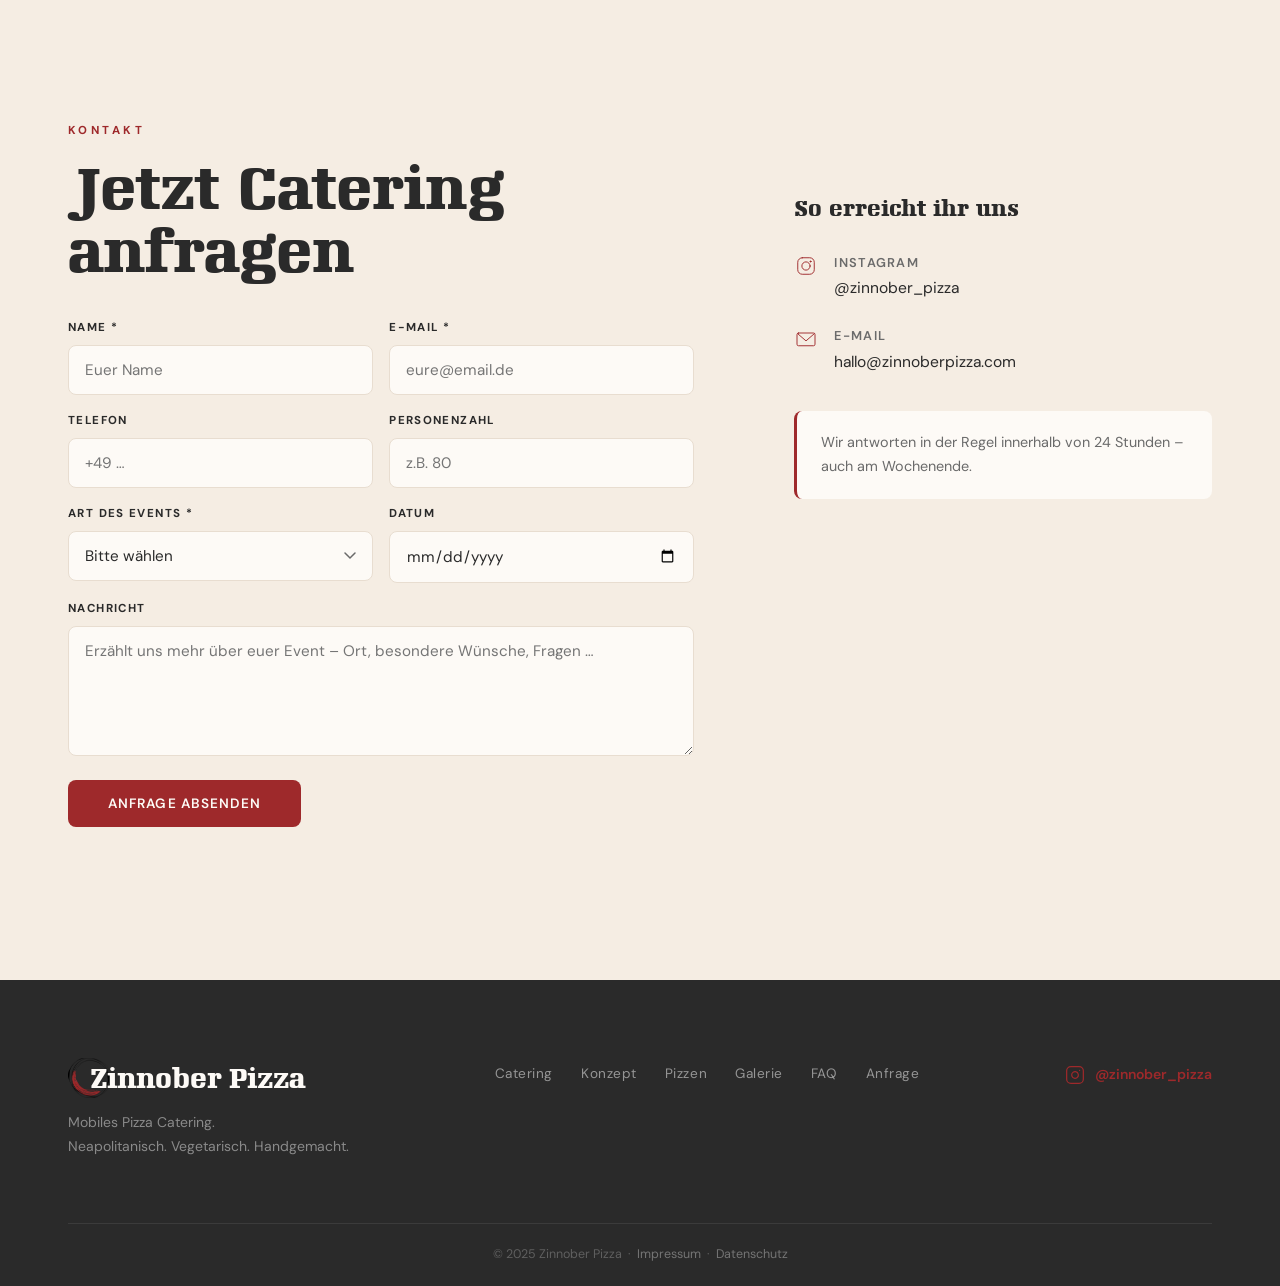
==== commit 7701c6d2: "heute" ====
--- a/index.html
+++ b/index.html
@@ -51,14 +51,13 @@
 
 
     <!-- =====================================================================
-         HERO – Photo Slider
-         Images: images/gallery-08.jpg, slide-buffet.jpg (recommended: ≥1920×1080px)
+         HERO – Photo
+         Image: images/slide-buffet.jpg (recommended: ≥1920×1080px)
     ====================================================================== -->
     <section class="s-hero" id="hero" aria-label="Hero">
 
         <div class="hero-slider" id="heroSlider" aria-hidden="true">
-            <div class="hero-slide active" style="background-image: url('images/gallery-08.jpg')"></div>
-            <div class="hero-slide" style="background-image: url('images/slide-buffet.jpg')"></div>
+            <div class="hero-slide active" style="background-image: url('images/slide-buffet.jpg')"></div>
         </div>
         <div class="hero-overlay" aria-hidden="true"></div>
 
@@ -70,12 +69,6 @@
             </div>
         </div>
 
-        <div class="hero-slider-controls" aria-label="Slider-Steuerung">
-            <button class="slider-btn" id="sliderPrev" aria-label="Vorheriges Bild">&#8592;</button>
-            <div class="slider-dots" id="sliderDots" role="tablist"></div>
-            <button class="slider-btn" id="sliderNext" aria-label="Nächstes Bild">&#8594;</button>
-        </div>
-
         <div class="scroll-indicator" aria-hidden="true">
             <span></span>
         </div>
@@ -84,60 +77,10 @@
 
 
     <!-- =====================================================================
-         TRUST BAR
-    ====================================================================== -->
-    <div class="s-trust" aria-label="Auf einen Blick">
-        <div class="trust-inner">
-            <div class="trust-item reveal">
-                <span class="trust-stars" aria-label="5 von 5 Sternen">★★★★★</span>
-                <strong class="trust-value" data-count="5" data-decimals="1">5,0</strong>
-                <span class="trust-label">Sterne Bewertung</span>
-            </div>
-            <div class="trust-divider" aria-hidden="true"></div>
-            <div class="trust-item reveal" style="--reveal-delay: 80ms">
-                <span class="trust-icon" aria-hidden="true">
-                    <svg width="64" height="64" viewBox="0 0 64 64" fill="none" stroke="currentColor" stroke-width="2.5" stroke-linecap="round" stroke-linejoin="round">
-                        <circle cx="32" cy="32" r="22"></circle>
-                        <circle cx="32" cy="32" r="15"></circle>
-                        <circle cx="32" cy="19" r="2" fill="currentColor"></circle>
-                        <circle cx="23" cy="39" r="2" fill="currentColor"></circle>
-                        <circle cx="41" cy="39" r="2" fill="currentColor"></circle>
-                    </svg>
-                </span>
-                <strong class="trust-value" data-count="60">60+</strong>
-                <span class="trust-label">erfolgreiche Caterings</span>
-            </div>
-            <div class="trust-divider" aria-hidden="true"></div>
-            <div class="trust-item reveal" style="--reveal-delay: 160ms">
-                <span class="trust-icon" aria-hidden="true">
-                    <svg width="64" height="64" viewBox="0 0 64 64" fill="none" stroke="currentColor" stroke-width="2.5" stroke-linecap="round" stroke-linejoin="round">
-                        <circle cx="24" cy="38" r="14"></circle>
-                        <circle cx="40" cy="38" r="14"></circle>
-                    </svg>
-                </span>
-                <strong class="trust-value">Hochzeiten &amp; Firmen</strong>
-                <span class="trust-label">Geburtstage &amp; Events</span>
-            </div>
-            <div class="trust-divider" aria-hidden="true"></div>
-            <div class="trust-item reveal" style="--reveal-delay: 240ms">
-                <span class="trust-icon" aria-hidden="true">
-                    <svg width="64" height="64" viewBox="0 0 64 64" fill="none" stroke="currentColor" stroke-width="2.5" stroke-linecap="round" stroke-linejoin="round">
-                        <path d="M32 8 C21 8 13 16.5 13 27 C13 41 32 56 32 56 C32 56 51 41 51 27 C51 16.5 43 8 32 8 Z"></path>
-                        <circle cx="32" cy="27" r="7"></circle>
-                    </svg>
-                </span>
-                <strong class="trust-value">Leipzig</strong>
-                <span class="trust-label">Sachsen &amp; Umgebung</span>
-            </div>
-        </div>
-    </div>
-
-
-    <!-- =====================================================================
          EVENTS
     ====================================================================== -->
     <section class="s-events" id="catering">
-        <img src="images/pizza-1.png" alt="" aria-hidden="true" class="section-bg-pizza section-bg-pizza--left">
+        <img src="images/pizzanurteigneu.webp" alt="" aria-hidden="true" class="section-bg-pizza section-bg-pizza--dough">
         <div class="container">
 
             <div class="events-intro reveal">
@@ -162,8 +105,7 @@
                     <ul class="events-list">
                         <li>Hochzeiten, Geburtstage &amp; private Feiern</li>
                         <li>Firmenfeiern &amp; Team-Events</li>
-                        <li>Sommerfeste, Festivals &amp; Stadtfeste</li>
-                        <li>Weihnachtsfeiern &amp; Wintermärkte</li>
+                        <li>Saisonfeste, Festivals &amp; Weihnachtsmärkte</li>
                         <li>Sportveranstaltungen &amp; Vereinsfeste</li>
                     </ul>
                 </div>
@@ -171,9 +113,8 @@
                 <div class="events-col reveal" style="--reveal-delay: 120ms">
                     <h3 class="events-col-title">Details</h3>
                     <ul class="events-list">
-                        <li>Live gebacken bei 450 °C – direkt vor Ort im mobilen Gasofen</li>
+                        <li>Live gebacken bei 450 °C – vor Ort im mobilen Gasofen</li>
                         <li>Ab 30 Personen – nach oben offen</li>
-                        <li>Pappteller, Servietten &amp; Gewürze inklusive</li>
                         <li>Menü nach Wunsch: 4–5 Pizzasorten aus unserem Angebot</li>
                         <li>Flexible Einsatzdauer – wir passen uns eurem Ablauf an</li>
                     </ul>
@@ -205,7 +146,7 @@
          KONZEPT / WHY ZINNOBER
     ====================================================================== -->
     <section class="s-why" id="konzept">
-        <img src="images/pizza-2.png" alt="" aria-hidden="true" class="section-bg-pizza section-bg-pizza--right">
+        <img src="images/pizzasauceneu.webp" alt="" aria-hidden="true" class="section-bg-pizza section-bg-pizza--sauce">
         <div class="container">
 
             <div class="why-layout">
@@ -232,6 +173,135 @@
                         <p>Von der ersten Anfrage bis zum letzten Stück Pizza – wir sind für euch da.</p>
                     </div>
                 </div>
+            </div>
+
+        </div>
+    </section>
+
+
+    <!-- =====================================================================
+         PIZZEN / MENU
+         Images: images/menu/*.png (transparent cutouts, ~500px)
+    ====================================================================== -->
+    <section class="s-menu" id="pizzen">
+        <img src="images/pizzafertigneu.webp" alt="" aria-hidden="true" class="section-bg-pizza section-bg-pizza--fertig">
+        <div class="container">
+
+            <div class="section-header">
+                <span class="section-tag reveal">Unsere Pizzen</span>
+                <h2 class="section-title reveal" style="--reveal-delay: 80ms">Was aus dem Ofen kommt</h2>
+                <p class="section-sub reveal" style="--reveal-delay: 160ms">Von klassisch bis kreativ – alle Pizzen handgemacht, vegetarisch und mit ausgesuchten Zutaten.</p>
+            </div>
+
+            <div class="menu-slider">
+                <div class="menu-track" id="menuTrack" tabindex="0" aria-label="Pizzen-Karte, zum Blättern nach rechts wischen oder Pfeile nutzen">
+
+                    <div class="menu-page">
+                        <div class="menu-card reveal">
+                            <div class="menu-card-img"><img src="images/menu/margherita.png" alt="Pizza Margherita" loading="lazy"></div>
+                            <span class="menu-badge menu-badge--veggie"><svg width="64" height="64" viewBox="0 0 64 64" fill="none" stroke="currentColor" stroke-width="2.5" stroke-linecap="round" stroke-linejoin="round"><path d="M14 50 C14 30 30 14 50 14 C50 34 34 50 14 50 Z"></path><path d="M18 46 C28 36 38 26 46 18"></path></svg>Vegetarisch</span>
+                            <h3>Margherita</h3>
+                            <p>San Marzano Sauce, Fior di Latte, Basilikum</p>
+                        </div>
+                        <div class="menu-card reveal" style="--reveal-delay: 60ms">
+                            <div class="menu-card-img"><img src="images/menu/pilz.png" alt="Pizza Pilz" loading="lazy"></div>
+                            <span class="menu-badge menu-badge--veggie"><svg width="64" height="64" viewBox="0 0 64 64" fill="none" stroke="currentColor" stroke-width="2.5" stroke-linecap="round" stroke-linejoin="round"><path d="M14 50 C14 30 30 14 50 14 C50 34 34 50 14 50 Z"></path><path d="M18 46 C28 36 38 26 46 18"></path></svg>Vegetarisch</span>
+                            <h3>Pilz</h3>
+                            <p>San Marzano Sauce, Fior di Latte, Champignons, Sprossen, Pfeffer</p>
+                        </div>
+                        <div class="menu-card reveal" style="--reveal-delay: 120ms">
+                            <div class="menu-card-img"><img src="images/menu/schock.png" alt="Pizza Schock" loading="lazy"></div>
+                            <span class="menu-badge menu-badge--veggie"><svg width="64" height="64" viewBox="0 0 64 64" fill="none" stroke="currentColor" stroke-width="2.5" stroke-linecap="round" stroke-linejoin="round"><path d="M14 50 C14 30 30 14 50 14 C50 34 34 50 14 50 Z"></path><path d="M18 46 C28 36 38 26 46 18"></path></svg>Vegetarisch</span>
+                            <h3>Schock</h3>
+                            <p>San Marzano Sauce, Fior di Latte, Artischocke, Oliven, Thymian, Basilikum</p>
+                        </div>
+                    </div>
+
+                    <div class="menu-page">
+                        <div class="menu-card reveal">
+                            <div class="menu-card-img"><img src="images/menu/salami.png" alt="Pizza Salami" loading="lazy"></div>
+                            <span class="menu-badge menu-badge--veggie"><svg width="64" height="64" viewBox="0 0 64 64" fill="none" stroke="currentColor" stroke-width="2.5" stroke-linecap="round" stroke-linejoin="round"><path d="M14 50 C14 30 30 14 50 14 C50 34 34 50 14 50 Z"></path><path d="M18 46 C28 36 38 26 46 18"></path></svg>Vegetarisch</span>
+                            <h3>Salami</h3>
+                            <p>San Marzano Sauce, Fior di Latte, Salami, Basilikum</p>
+                        </div>
+                        <div class="menu-card reveal" style="--reveal-delay: 60ms">
+                            <div class="menu-card-img"><img src="images/menu/berg.png" alt="Pizza Berg" loading="lazy"></div>
+                            <span class="menu-badge menu-badge--veggie"><svg width="64" height="64" viewBox="0 0 64 64" fill="none" stroke="currentColor" stroke-width="2.5" stroke-linecap="round" stroke-linejoin="round"><path d="M14 50 C14 30 30 14 50 14 C50 34 34 50 14 50 Z"></path><path d="M18 46 C28 36 38 26 46 18"></path></svg>Vegetarisch</span>
+                            <h3>Berg</h3>
+                            <p>San Marzano Sauce, Fior di Latte, Bergkäse, karamellisierte Zwiebeln, Walnüsse</p>
+                        </div>
+                        <div class="menu-card reveal" style="--reveal-delay: 120ms">
+                            <div class="menu-card-img"><img src="images/menu/schmandale.png" alt="Pizza Schmandale" loading="lazy"></div>
+                            <span class="menu-badge menu-badge--vegan"><svg width="64" height="64" viewBox="0 0 64 64" fill="none" stroke="currentColor" stroke-width="2.5" stroke-linecap="round" stroke-linejoin="round"><path d="M14 50 C14 30 30 14 50 14 C50 34 34 50 14 50 Z"></path><path d="M18 46 C28 36 38 26 46 18"></path></svg>Vegan</span>
+                            <h3>Schmandale</h3>
+                            <p>Schmand, Zwiebeln, Räuchertofu</p>
+                        </div>
+                    </div>
+
+                    <div class="menu-page">
+                        <div class="menu-card reveal">
+                            <div class="menu-card-img"><img src="images/menu/birne.png" alt="Pizza Birne" loading="lazy"></div>
+                            <span class="menu-badge menu-badge--veggie"><svg width="64" height="64" viewBox="0 0 64 64" fill="none" stroke="currentColor" stroke-width="2.5" stroke-linecap="round" stroke-linejoin="round"><path d="M14 50 C14 30 30 14 50 14 C50 34 34 50 14 50 Z"></path><path d="M18 46 C28 36 38 26 46 18"></path></svg>Vegetarisch</span>
+                            <h3>Birne</h3>
+                            <p>Schmand, Birne geräuchert, Radicchio, Peka-Nüsse, Heu-Öl</p>
+                        </div>
+                        <div class="menu-card reveal" style="--reveal-delay: 60ms">
+                            <div class="menu-card-img"><img src="images/menu/lucha.png" alt="Pizza Lucha" loading="lazy"></div>
+                            <span class="menu-badge menu-badge--veggie"><svg width="64" height="64" viewBox="0 0 64 64" fill="none" stroke="currentColor" stroke-width="2.5" stroke-linecap="round" stroke-linejoin="round"><path d="M14 50 C14 30 30 14 50 14 C50 34 34 50 14 50 Z"></path><path d="M18 46 C28 36 38 26 46 18"></path></svg>Vegetarisch</span>
+                            <h3>Lucha</h3>
+                            <p>Schmand, Fior di Latte, Bergkäse, Lauch gebraten, Peperoni, Rauchpaprika</p>
+                        </div>
+                        <div class="menu-card reveal" style="--reveal-delay: 120ms">
+                            <div class="menu-card-img"><img src="images/menu/dillicious.png" alt="Pizza Dillicious" loading="lazy"></div>
+                            <span class="menu-badge menu-badge--vegan"><svg width="64" height="64" viewBox="0 0 64 64" fill="none" stroke="currentColor" stroke-width="2.5" stroke-linecap="round" stroke-linejoin="round"><path d="M14 50 C14 30 30 14 50 14 C50 34 34 50 14 50 Z"></path><path d="M18 46 C28 36 38 26 46 18"></path></svg>Vegan</span>
+                            <h3>Dillicious</h3>
+                            <p>Schmand, Lachs-Karotten, fake Kaviar, Dill</p>
+                        </div>
+                    </div>
+
+                    <div class="menu-page">
+                        <div class="menu-card reveal">
+                            <div class="menu-card-img"><img src="images/menu/aubergine.png" alt="Pizza Aubergine" loading="lazy"></div>
+                            <span class="menu-badge menu-badge--vegan"><svg width="64" height="64" viewBox="0 0 64 64" fill="none" stroke="currentColor" stroke-width="2.5" stroke-linecap="round" stroke-linejoin="round"><path d="M14 50 C14 30 30 14 50 14 C50 34 34 50 14 50 Z"></path><path d="M18 46 C28 36 38 26 46 18"></path></svg>Vegan</span>
+                            <h3>Aubergine</h3>
+                            <p>Aubergine-Creme, Aubergine gebraten, Rucola, Cherry-Tomaten, Sonnenblumenkerne</p>
+                        </div>
+                        <div class="menu-card reveal" style="--reveal-delay: 60ms">
+                            <div class="menu-card-img"><img src="images/menu/rote-ernte.png" alt="Pizza Rote Ernte" loading="lazy"></div>
+                            <span class="menu-badge menu-badge--veggie"><svg width="64" height="64" viewBox="0 0 64 64" fill="none" stroke="currentColor" stroke-width="2.5" stroke-linecap="round" stroke-linejoin="round"><path d="M14 50 C14 30 30 14 50 14 C50 34 34 50 14 50 Z"></path><path d="M18 46 C28 36 38 26 46 18"></path></svg>Vegetarisch</span>
+                            <h3>Rote Ernte</h3>
+                            <p>Fior di Latte, Cherry Tomaten, Rotwein Tomaten, Oliven, Basilikum, Knoblauch</p>
+                        </div>
+                        <div class="menu-card reveal" style="--reveal-delay: 120ms">
+                            <div class="menu-card-img"><img src="images/menu/spinat.png" alt="Pizza Spinat" loading="lazy"></div>
+                            <span class="menu-badge menu-badge--veggie"><svg width="64" height="64" viewBox="0 0 64 64" fill="none" stroke="currentColor" stroke-width="2.5" stroke-linecap="round" stroke-linejoin="round"><path d="M14 50 C14 30 30 14 50 14 C50 34 34 50 14 50 Z"></path><path d="M18 46 C28 36 38 26 46 18"></path></svg>Vegetarisch</span>
+                            <h3>Spinat</h3>
+                            <p>Frischer Blattspinat, Fior di Latte, Bergkäse, Schabzigerklee, Knoblauchöl, Pfeffer, Zitrone</p>
+                        </div>
+                    </div>
+
+                    <div class="menu-page">
+                        <div class="menu-card reveal">
+                            <div class="menu-card-img"><img src="images/menu/fritta.png" alt="Pizza Fritta" loading="lazy"></div>
+                            <span class="menu-badge menu-badge--veggie"><svg width="64" height="64" viewBox="0 0 64 64" fill="none" stroke="currentColor" stroke-width="2.5" stroke-linecap="round" stroke-linejoin="round"><path d="M14 50 C14 30 30 14 50 14 C50 34 34 50 14 50 Z"></path><path d="M18 46 C28 36 38 26 46 18"></path></svg>Vegetarisch</span>
+                            <h3>Fritta</h3>
+                            <p>Pfeffer-Paste, Fior di Latte, Bergkäse, Fritten, Champignons, Frühlingszwiebeln, Rauchpaprika</p>
+                        </div>
+                        <div class="menu-card reveal" style="--reveal-delay: 60ms">
+                            <div class="menu-card-img"><img src="images/menu/verde.png" alt="Pizza Verde" loading="lazy"></div>
+                            <span class="menu-badge menu-badge--veggie"><svg width="64" height="64" viewBox="0 0 64 64" fill="none" stroke="currentColor" stroke-width="2.5" stroke-linecap="round" stroke-linejoin="round"><path d="M14 50 C14 30 30 14 50 14 C50 34 34 50 14 50 Z"></path><path d="M18 46 C28 36 38 26 46 18"></path></svg>Vegetarisch</span>
+                            <h3>Verde</h3>
+                            <p>Gebratene Zucchini, halb getrocknete Tomaten, Fior di Latte, Chimichurri</p>
+                        </div>
+                    </div>
+
+                </div>
+            </div>
+
+            <div class="menu-slider-controls">
+                <button class="menu-slider-btn" id="menuPrev" aria-label="Vorherige Pizzen">&#8592;</button>
+                <div class="menu-slider-dots" id="menuDots" role="tablist"></div>
+                <button class="menu-slider-btn" id="menuNext" aria-label="Weitere Pizzen">&#8594;</button>
             </div>
 
         </div>
@@ -313,146 +383,6 @@
         </div>
     </section>
 
-
-    <!-- =====================================================================
-         PIZZEN / MENU
-         Images: images/menu/*.png (transparent cutouts, ~500px)
-    ====================================================================== -->
-    <section class="s-menu" id="pizzen">
-        <div class="container">
-
-            <div class="section-header">
-                <span class="section-tag reveal">Unsere Pizzen</span>
-                <h2 class="section-title reveal" style="--reveal-delay: 80ms">Was aus dem Ofen kommt</h2>
-                <p class="section-sub reveal" style="--reveal-delay: 160ms">Von klassisch bis kreativ – alle Pizzen handgemacht, vegetarisch und mit ausgesuchten Zutaten.</p>
-            </div>
-
-            <div class="menu-slider">
-                <div class="menu-track" id="menuTrack" tabindex="0" aria-label="Pizzen-Karte, zum Blättern nach rechts wischen oder Pfeile nutzen">
-
-                    <div class="menu-page">
-                        <div class="menu-card reveal">
-                            <div class="menu-card-img"><img src="images/menu/margherita.png" alt="Pizza Margherita" loading="lazy"></div>
-                            <span class="menu-badge menu-badge--veggie"><svg width="64" height="64" viewBox="0 0 64 64" fill="none" stroke="currentColor" stroke-width="2.5" stroke-linecap="round" stroke-linejoin="round"><path d="M14 50 C14 30 30 14 50 14 C50 34 34 50 14 50 Z"></path><path d="M18 46 C28 36 38 26 46 18"></path></svg>Vegetarisch</span>
-                            <h3>Margherita</h3>
-                            <p>San Marzano Sauce, Fior di Latte, Basilikum</p>
-                        </div>
-                        <div class="menu-card reveal" style="--reveal-delay: 60ms">
-                            <div class="menu-card-img"><img src="images/menu/pilz.png" alt="Pizza Pilz" loading="lazy"></div>
-                            <span class="menu-badge menu-badge--veggie"><svg width="64" height="64" viewBox="0 0 64 64" fill="none" stroke="currentColor" stroke-width="2.5" stroke-linecap="round" stroke-linejoin="round"><path d="M14 50 C14 30 30 14 50 14 C50 34 34 50 14 50 Z"></path><path d="M18 46 C28 36 38 26 46 18"></path></svg>Vegetarisch</span>
-                            <h3>Pilz</h3>
-                            <p>San Marzano Sauce, Fior di Latte, Champignons, Sprossen, Pfeffer</p>
-                        </div>
-                        <div class="menu-card reveal" style="--reveal-delay: 120ms">
-                            <div class="menu-card-img"><img src="images/menu/schock.png" alt="Pizza Schock" loading="lazy"></div>
-                            <span class="menu-badge menu-badge--veggie"><svg width="64" height="64" viewBox="0 0 64 64" fill="none" stroke="currentColor" stroke-width="2.5" stroke-linecap="round" stroke-linejoin="round"><path d="M14 50 C14 30 30 14 50 14 C50 34 34 50 14 50 Z"></path><path d="M18 46 C28 36 38 26 46 18"></path></svg>Vegetarisch</span>
-                            <h3>Schock</h3>
-                            <p>San Marzano Sauce, Fior di Latte, Artischocke, Oliven, Thymian, Basilikum</p>
-                        </div>
-                    </div>
-
-                    <div class="menu-page">
-                        <div class="menu-card reveal">
-                            <div class="menu-card-img"><img src="images/menu/salami.png" alt="Pizza Salami" loading="lazy"></div>
-                            <span class="menu-badge menu-badge--veggie"><svg width="64" height="64" viewBox="0 0 64 64" fill="none" stroke="currentColor" stroke-width="2.5" stroke-linecap="round" stroke-linejoin="round"><path d="M14 50 C14 30 30 14 50 14 C50 34 34 50 14 50 Z"></path><path d="M18 46 C28 36 38 26 46 18"></path></svg>Vegetarisch</span>
-                            <h3>Salami</h3>
-                            <p>San Marzano Sauce, Fior di Latte, Salami, Basilikum</p>
-                        </div>
-                        <div class="menu-card reveal" style="--reveal-delay: 60ms">
-                            <div class="menu-card-img"><img src="images/menu/berg.png" alt="Pizza Berg" loading="lazy"></div>
-                            <span class="menu-badge menu-badge--veggie"><svg width="64" height="64" viewBox="0 0 64 64" fill="none" stroke="currentColor" stroke-width="2.5" stroke-linecap="round" stroke-linejoin="round"><path d="M14 50 C14 30 30 14 50 14 C50 34 34 50 14 50 Z"></path><path d="M18 46 C28 36 38 26 46 18"></path></svg>Vegetarisch</span>
-                            <h3>Berg</h3>
-                            <p>San Marzano Sauce, Fior di Latte, Bergkäse, karamellisierte Zwiebeln, Walnüsse</p>
-                        </div>
-                        <div class="menu-card reveal" style="--reveal-delay: 120ms">
-                            <div class="menu-card-img"><img src="images/menu/schmandale.png" alt="Pizza Schmandale" loading="lazy"></div>
-                            <span class="menu-badge menu-badge--vegan"><svg width="64" height="64" viewBox="0 0 64 64" fill="none" stroke="currentColor" stroke-width="2.5" stroke-linecap="round" stroke-linejoin="round"><path d="M14 50 C14 30 30 14 50 14 C50 34 34 50 14 50 Z"></path><path d="M18 46 C28 36 38 26 46 18"></path></svg>Vegan</span>
-                            <h3>Schmandale</h3>
-                            <p>Schmand, Zwiebeln, Räuchertofu</p>
-                        </div>
-                    </div>
-
-                    <div class="menu-page">
-                        <div class="menu-card reveal">
-                            <div class="menu-card-img"><img src="images/menu/birne.png" alt="Pizza Birne" loading="lazy"></div>
-                            <span class="menu-badge menu-badge--veggie"><svg width="64" height="64" viewBox="0 0 64 64" fill="none" stroke="currentColor" stroke-width="2.5" stroke-linecap="round" stroke-linejoin="round"><path d="M14 50 C14 30 30 14 50 14 C50 34 34 50 14 50 Z"></path><path d="M18 46 C28 36 38 26 46 18"></path></svg>Vegetarisch</span>
-                            <h3>Birne</h3>
-                            <p>Schmand, Birne geräuchert, Radicchio, Peka-Nüsse, Heu-Öl</p>
-                        </div>
-                        <div class="menu-card reveal" style="--reveal-delay: 60ms">
-                            <div class="menu-card-img"><img src="images/menu/lucha.png" alt="Pizza Lucha" loading="lazy"></div>
-                            <span class="menu-badge menu-badge--veggie"><svg width="64" height="64" viewBox="0 0 64 64" fill="none" stroke="currentColor" stroke-width="2.5" stroke-linecap="round" stroke-linejoin="round"><path d="M14 50 C14 30 30 14 50 14 C50 34 34 50 14 50 Z"></path><path d="M18 46 C28 36 38 26 46 18"></path></svg>Vegetarisch</span>
-                            <h3>Lucha</h3>
-                            <p>Schmand, Fior di Latte, Bergkäse, Lauch gebraten, Peperoni, Rauchpaprika</p>
-                        </div>
-                        <div class="menu-card reveal" style="--reveal-delay: 120ms">
-                            <div class="menu-card-img"><img src="images/menu/dillicious.png" alt="Pizza Dillicious" loading="lazy"></div>
-                            <span class="menu-badge menu-badge--vegan"><svg width="64" height="64" viewBox="0 0 64 64" fill="none" stroke="currentColor" stroke-width="2.5" stroke-linecap="round" stroke-linejoin="round"><path d="M14 50 C14 30 30 14 50 14 C50 34 34 50 14 50 Z"></path><path d="M18 46 C28 36 38 26 46 18"></path></svg>Vegan</span>
-                            <h3>Dillicious</h3>
-                            <p>Schmand, Lachs-Karotten, fake Kaviar, Dill</p>
-                        </div>
-                    </div>
-
-                    <div class="menu-page">
-                        <div class="menu-card reveal">
-                            <div class="menu-card-img"><img src="images/menu/aubergine.png" alt="Pizza Aubergine" loading="lazy"></div>
-                            <span class="menu-badge menu-badge--vegan"><svg width="64" height="64" viewBox="0 0 64 64" fill="none" stroke="currentColor" stroke-width="2.5" stroke-linecap="round" stroke-linejoin="round"><path d="M14 50 C14 30 30 14 50 14 C50 34 34 50 14 50 Z"></path><path d="M18 46 C28 36 38 26 46 18"></path></svg>Vegan</span>
-                            <h3>Aubergine</h3>
-                            <p>Aubergine-Creme, Aubergine gebraten, Rucola, Cherry-Tomaten, Sonnenblumenkerne</p>
-                        </div>
-                        <div class="menu-card reveal" style="--reveal-delay: 60ms">
-                            <div class="menu-card-img"><img src="images/menu/rote-ernte.png" alt="Pizza Rote Ernte" loading="lazy"></div>
-                            <span class="menu-badge menu-badge--veggie"><svg width="64" height="64" viewBox="0 0 64 64" fill="none" stroke="currentColor" stroke-width="2.5" stroke-linecap="round" stroke-linejoin="round"><path d="M14 50 C14 30 30 14 50 14 C50 34 34 50 14 50 Z"></path><path d="M18 46 C28 36 38 26 46 18"></path></svg>Vegetarisch</span>
-                            <h3>Rote Ernte</h3>
-                            <p>Fior di Latte, Cherry Tomaten, Rotwein Tomaten, Oliven, Basilikum, Knoblauch</p>
-                        </div>
-                        <div class="menu-card reveal" style="--reveal-delay: 120ms">
-                            <div class="menu-card-img"><img src="images/menu/spinat.png" alt="Pizza Spinat" loading="lazy"></div>
-                            <span class="menu-badge menu-badge--veggie"><svg width="64" height="64" viewBox="0 0 64 64" fill="none" stroke="currentColor" stroke-width="2.5" stroke-linecap="round" stroke-linejoin="round"><path d="M14 50 C14 30 30 14 50 14 C50 34 34 50 14 50 Z"></path><path d="M18 46 C28 36 38 26 46 18"></path></svg>Vegetarisch</span>
-                            <h3>Spinat</h3>
-                            <p>Frischer Blattspinat, Fior di Latte, Bergkäse, Schabzigerklee, Knoblauchöl, Pfeffer, Zitrone</p>
-                        </div>
-                    </div>
-
-                    <div class="menu-page">
-                        <div class="menu-card reveal">
-                            <div class="menu-card-img"><img src="images/menu/fritta.png" alt="Pizza Fritta" loading="lazy"></div>
-                            <span class="menu-badge menu-badge--veggie"><svg width="64" height="64" viewBox="0 0 64 64" fill="none" stroke="currentColor" stroke-width="2.5" stroke-linecap="round" stroke-linejoin="round"><path d="M14 50 C14 30 30 14 50 14 C50 34 34 50 14 50 Z"></path><path d="M18 46 C28 36 38 26 46 18"></path></svg>Vegetarisch</span>
-                            <h3>Fritta</h3>
-                            <p>Pfeffer-Paste, Fior di Latte, Bergkäse, Fritten, Champignons, Frühlingszwiebeln, Rauchpaprika</p>
-                        </div>
-                        <div class="menu-card reveal" style="--reveal-delay: 60ms">
-                            <div class="menu-card-img"><img src="images/menu/verde.png" alt="Pizza Verde" loading="lazy"></div>
-                            <span class="menu-badge menu-badge--veggie"><svg width="64" height="64" viewBox="0 0 64 64" fill="none" stroke="currentColor" stroke-width="2.5" stroke-linecap="round" stroke-linejoin="round"><path d="M14 50 C14 30 30 14 50 14 C50 34 34 50 14 50 Z"></path><path d="M18 46 C28 36 38 26 46 18"></path></svg>Vegetarisch</span>
-                            <h3>Verde</h3>
-                            <p>Gebratene Zucchini, halb getrocknete Tomaten, Fior di Latte, Chimichurri</p>
-                        </div>
-                    </div>
-
-                </div>
-            </div>
-
-            <div class="menu-slider-controls">
-                <button class="menu-slider-btn" id="menuPrev" aria-label="Vorherige Pizzen">&#8592;</button>
-                <div class="menu-slider-dots" id="menuDots" role="tablist"></div>
-                <button class="menu-slider-btn" id="menuNext" aria-label="Weitere Pizzen">&#8594;</button>
-            </div>
-
-        </div>
-    </section>
-
-    <!-- Pizza preview modal -->
-    <div class="pizza-modal" id="pizzaModal" role="dialog" aria-modal="true" aria-label="Pizza Vorschau" hidden>
-        <div class="pizza-modal-card">
-            <button class="pizza-modal-close" id="pizzaModalClose" aria-label="Schließen">&times;</button>
-            <div class="pizza-modal-img"><img id="pizzaModalImg" src="" alt=""></div>
-            <span class="menu-badge" id="pizzaModalBadge"></span>
-            <h3 class="pizza-modal-name" id="pizzaModalName"></h3>
-            <p class="pizza-modal-ingredients" id="pizzaModalIngredients"></p>
-        </div>
-    </div>
-
-
     <!-- =====================================================================
          GALLERY
          Images: images/gallery-01.jpg … gallery-11.jpg
@@ -520,91 +450,6 @@
             <img class="lightbox-img" id="lightboxImg" src="" alt="">
         </div>
 
-    </section>
-
-
-    <!-- =====================================================================
-         REVIEWS
-    ====================================================================== -->
-    <section class="s-reviews">
-        <div class="container">
-
-            <div class="section-header">
-                <span class="section-tag reveal">Was andere sagen</span>
-                <h2 class="section-title reveal" style="--reveal-delay: 80ms">Begeisterte Gäste</h2>
-            </div>
-
-            <div class="reviews-grid">
-
-                <article class="review-card reveal">
-                    <div class="review-stars" aria-label="5 von 5 Sternen">★★★★★</div>
-                    <blockquote class="review-text">"Die Pizzen sind der absolute Hammer! Wir hatten eine Veranstaltung mit 80 Personen und haben mit dem Pizza Catering von Florian die allerbeste Wahl getroffen. Alle schwärmen noch immer von den Pizzen – absolute Empfehlung!"</blockquote>
-                    <footer class="review-author">
-                        <div>
-                            <strong>Aron S.</strong>
-                            <span>Event · 80 Gäste · Google</span>
-                        </div>
-                    </footer>
-                </article>
-
-                <article class="review-card reveal" style="--reveal-delay: 80ms">
-                    <div class="review-stars" aria-label="5 von 5 Sternen">★★★★★</div>
-                    <blockquote class="review-text">"Für ein Firmen-Event mit ca. 70 Personen haben wir Zinnober Pizza gebucht und waren begeistert!"</blockquote>
-                    <footer class="review-author">
-                        <div>
-                            <strong>Franziska G.</strong>
-                            <span>Firmenfeier · ca. 70 Gäste · Google</span>
-                        </div>
-                    </footer>
-                </article>
-
-                <article class="review-card reveal" style="--reveal-delay: 160ms">
-                    <div class="review-stars" aria-label="5 von 5 Sternen">★★★★★</div>
-                    <blockquote class="review-text">"Einfach so leckere Pizzen mit einfallsreichen Kombinationen an Toppings. War ein echtes Highlight auf meiner Geburtstagsfeier. Kann's jedem nur wärmstens empfehlen!"</blockquote>
-                    <footer class="review-author">
-                        <div>
-                            <strong>Louisa R.</strong>
-                            <span>Geburtstagsfeier · Google</span>
-                        </div>
-                    </footer>
-                </article>
-
-                <article class="review-card reveal">
-                    <div class="review-stars" aria-label="5 von 5 Sternen">★★★★★</div>
-                    <blockquote class="review-text">"Man sieht und schmeckt die Liebe fürs Detail und die hochwertigen Zutaten! Auch dank des leckeren Sauerteigs war ich mit einer Pizza gut gesättigt … Zinnober Pizza, gerne wieder!"</blockquote>
-                    <footer class="review-author">
-                        <div>
-                            <strong>Jonathan S.</strong>
-                            <span>Qualität &amp; Zutaten · Google</span>
-                        </div>
-                    </footer>
-                </article>
-
-                <article class="review-card reveal" style="--reveal-delay: 80ms">
-                    <div class="review-stars" aria-label="5 von 5 Sternen">★★★★★</div>
-                    <blockquote class="review-text">"Unkompliziert in der Kommunikation, zuverlässig, freundlich und seeehr leckere Pizza zu einem guten Preis!"</blockquote>
-                    <footer class="review-author">
-                        <div>
-                            <strong>Georg Z.</strong>
-                            <span>Service &amp; Preis · Google</span>
-                        </div>
-                    </footer>
-                </article>
-
-                <article class="review-card reveal" style="--reveal-delay: 160ms">
-                    <div class="review-stars" aria-label="5 von 5 Sternen">★★★★★</div>
-                    <blockquote class="review-text">"Beste Pizza! Schmeckt genauso, wie man sich Pizza in Napoli vorstellt. Und auch der Service ist große Klasse – all meine Wünsche wurden erfüllt."</blockquote>
-                    <footer class="review-author">
-                        <div>
-                            <strong>Dorothea K.</strong>
-                            <span>Authentisch neapolitanisch · Google</span>
-                        </div>
-                    </footer>
-                </article>
-
-            </div>
-
-        </div>
     </section>
 
 
--- a/css/style.css
+++ b/css/style.css
@@ -105,15 +105,13 @@
    CARDBOARD TEXTURE — applied to all warm sections
    Grain SVG + linen fibers + cream gradient stack
 ───────────────────────────────────────────── */
-/* Uniform cardboard photo — one fixed image spans Trust through Reviews
+/* Uniform cardboard photo — one fixed image spans Events through Contact
    so section boundaries never show up as separate crops */
-.s-trust,
 .s-events,
 .s-why,
 .s-process,
 .s-menu,
 .s-gallery,
-.s-reviews,
 .s-contact {
     background-color: var(--cream);
     background-image:
@@ -135,23 +133,39 @@
     user-select: none;
     filter: drop-shadow(0 22px 32px rgba(0,0,0,0.20));
 }
-.section-bg-pizza--left {
-    left: clamp(-120px, -7vw, -40px);
-    top: 50%;
-    width: clamp(200px, 19vw, 320px);
-    transform: translateY(-52%) rotate(-9deg);
+/* Dough — sits inside the catering intro, reaching toward the headline.
+   Anchored to page-center (not the viewport edge) so the overlap with
+   the centered text column holds at any width. */
+.section-bg-pizza--dough {
+    left: calc(50% - 740px);
+    top: 30px;
+    width: 480px;
+    transform: rotate(-9deg);
     z-index: -1;
 }
-.section-bg-pizza--right {
-    right: clamp(-120px, -7vw, -40px);
-    top: 46%;
-    width: clamp(200px, 19vw, 320px);
-    transform: translateY(-48%) rotate(8deg);
+/* Sauce — bleeds up from the top of the Konzept section (on top of the
+   preceding Catering section), right side. */
+.section-bg-pizza--sauce {
+    left: calc(50% + 250px);
+    top: -230px;
+    width: 480px;
+    transform: rotate(8deg);
     z-index: -1;
 }
+/* Fertig (finished pizza) — sits between the Konzept lead paragraph and
+   the "Was aus dem Ofen kommt" title, left side. Bled up from the menu
+   section (not Konzept) so it isn't clipped by the section boundary. */
+.section-bg-pizza--fertig {
+    left: calc(50% - 620px);
+    top: -217px;
+    width: 480px;
+    transform: rotate(-6deg);
+    z-index: -1;
+}
 @media (max-width: 1400px) {
-    .section-bg-pizza--left,
-    .section-bg-pizza--right { display: none; }
+    .section-bg-pizza--dough,
+    .section-bg-pizza--sauce,
+    .section-bg-pizza--fertig { display: none; }
 }
 
 img  { max-width: 100%; display: block; }
@@ -517,45 +531,6 @@
     to   { opacity: 1; transform: translateY(0); }
 }
 
-/* Slider controls */
-.hero-slider-controls {
-    position: absolute;
-    bottom: 80px;
-    left: 50%;
-    transform: translateX(-50%);
-    z-index: 3;
-    display: flex;
-    align-items: center;
-    gap: 16px;
-}
-.slider-btn {
-    color: rgba(255,255,255,0.6);
-    font-size: 1.1rem;
-    width: 40px; height: 40px;
-    display: flex; align-items: center; justify-content: center;
-    border: 1px solid rgba(255,255,255,0.3);
-    border-radius: 50%;
-    transition: var(--trans);
-    backdrop-filter: blur(4px);
-}
-.slider-btn:hover {
-    color: var(--white);
-    border-color: var(--white);
-    background: rgba(255,255,255,0.10);
-}
-.slider-dots { display: flex; gap: 8px; }
-.slider-dot {
-    width: 6px; height: 6px;
-    border-radius: 50%;
-    background: rgba(255,255,255,0.36);
-    border: none; cursor: pointer;
-    transition: var(--trans); padding: 0;
-}
-.slider-dot.is-active {
-    background: var(--white);
-    transform: scale(1.5);
-}
-
 /* Scroll indicator */
 .scroll-indicator {
     position: absolute;
@@ -588,53 +563,13 @@
 
 
 /* ─────────────────────────────────────────────
-   3. TRUST BAR
-───────────────────────────────────────────── */
-.s-trust {
-    padding: clamp(32px, 5vw, 60px) var(--pad-x);
-    box-shadow: var(--shadow-sm);
-}
-.trust-inner {
-    max-width: var(--container);
-    margin-inline: auto;
-    display: grid;
-    grid-template-columns: 1fr auto 1fr auto 1fr auto 1fr;
-    align-items: center;
-    gap: 0;
-}
-.trust-item {
-    display: flex;
-    flex-direction: column;
-    align-items: center;
-    text-align: center;
-    gap: 4px;
-    padding-inline: clamp(12px, 3vw, 40px);
-}
-.trust-stars { color: var(--gold); font-size: 1.1rem; letter-spacing: 2px; line-height: 1; }
-.trust-icon  { color: var(--red); display: inline-flex; align-items: center; justify-content: center; }
-.trust-icon svg { width: 38px; height: 38px; }
-.trust-value {
-    font-family: var(--font-display);
-    font-size: clamp(1.2rem, 2.5vw, 1.8rem);
-    font-weight: 700;
-    color: var(--charcoal);
-    line-height: 1.1;
-}
-.trust-label { font-size: 0.78rem; color: var(--text-muted); letter-spacing: 0.04em; }
-.trust-divider {
-    width: 1px;
-    height: 48px;
-    background: var(--cream-dk);
-    flex-shrink: 0;
-}
-
-
-/* ─────────────────────────────────────────────
    4. EVENTS
 ───────────────────────────────────────────── */
 .s-events {
     position: relative;
     z-index: 0;
+    overflow-x: clip;
+    overflow-y: visible;
     padding-block: var(--pad-section);
 }
 
@@ -750,6 +685,8 @@
 .s-why {
     position: relative;
     z-index: 0;
+    overflow-x: clip;
+    overflow-y: visible;
     padding-block: var(--pad-section);
 }
 .why-layout {
@@ -868,6 +805,10 @@
    6b. PIZZA MENU
 ───────────────────────────────────────────── */
 .s-menu {
+    position: relative;
+    z-index: 0;
+    overflow-x: clip;
+    overflow-y: visible;
     padding-block: var(--pad-section);
 }
 .menu-slider {
@@ -931,20 +872,14 @@
 }
 .menu-card {
     text-align: center;
-    cursor: zoom-in;
     transition: transform var(--trans);
-}
-.menu-card:focus-visible {
-    outline: 2px solid var(--red);
-    outline-offset: 6px;
-    border-radius: var(--radius-sm);
 }
 .menu-card:hover {
     transform: translateY(-6px);
 }
 .menu-card-img {
     width: 100%;
-    max-width: 240px;
+    max-width: 300px;
     aspect-ratio: 1 / 1;
     margin: 0 auto 16px;
     filter: drop-shadow(0 14px 20px rgba(0,0,0,0.16));
@@ -1050,123 +985,6 @@
 .lightbox-close { top: 20px; right: 20px; font-size: 1.8rem; }
 .lightbox-prev  { left: 20px;  top: 50%; transform: translateY(-50%); }
 .lightbox-next  { right: 20px; top: 50%; transform: translateY(-50%); }
-
-/* Pizza preview modal */
-.pizza-modal {
-    position: fixed; inset: 0;
-    background: rgba(0,0,0,0.75);
-    z-index: 9999;
-    display: flex; align-items: center; justify-content: center;
-    padding: 24px;
-}
-.pizza-modal[hidden] { display: none; }
-.pizza-modal-card {
-    position: relative;
-    background: var(--cream);
-    border-radius: var(--radius);
-    max-width: 420px;
-    width: 100%;
-    max-height: 90vh;
-    overflow-y: auto;
-    padding: clamp(28px, 4vw, 40px);
-    text-align: center;
-    box-shadow: var(--shadow-md);
-}
-.pizza-modal-img {
-    width: clamp(200px, 40vw, 260px);
-    height: clamp(200px, 40vw, 260px);
-    margin: 0 auto 20px;
-}
-.pizza-modal-img img {
-    width: 100%;
-    height: 100%;
-    object-fit: contain;
-}
-.pizza-modal-name {
-    font-size: 1.5rem;
-    color: var(--charcoal);
-    margin-bottom: 10px;
-}
-.pizza-modal-ingredients {
-    font-size: 1rem;
-    color: var(--text-muted);
-    line-height: 1.65;
-}
-.pizza-modal-close {
-    position: absolute;
-    top: 16px; right: 16px;
-    width: 40px; height: 40px;
-    display: flex; align-items: center; justify-content: center;
-    border-radius: 50%;
-    color: var(--charcoal);
-    font-size: 1.5rem;
-    background: rgba(0,0,0,0.06);
-    transition: background var(--trans);
-}
-.pizza-modal-close:hover { background: rgba(0,0,0,0.12); }
-
-
-/* ─────────────────────────────────────────────
-   8. REVIEWS
-───────────────────────────────────────────── */
-.s-reviews {
-    padding-block: var(--pad-section);
-}
-.reviews-grid {
-    display: grid;
-    grid-template-columns: repeat(3, 1fr);
-    gap: 24px;
-}
-.review-card {
-    background: var(--white);
-    border-radius: var(--radius);
-    padding: clamp(28px, 3vw, 40px);
-    box-shadow: var(--shadow-sm);
-    display: flex;
-    flex-direction: column;
-    gap: 20px;
-    transition: transform var(--trans), box-shadow var(--trans);
-}
-.review-card:hover {
-    transform: translateY(-4px);
-    box-shadow: var(--shadow-md);
-}
-.review-stars {
-    color: var(--gold);
-    font-size: 1rem;
-    letter-spacing: 3px;
-    line-height: 1;
-}
-.review-text {
-    color: var(--text);
-    font-size: 0.9375rem;
-    line-height: 1.75;
-    font-style: italic;
-    flex: 1;
-}
-.review-author {
-    display: flex;
-    align-items: center;
-    gap: 14px;
-}
-.review-avatar {
-    width: 44px; height: 44px;
-    border-radius: 50%;
-    flex-shrink: 0;
-    overflow: hidden;
-}
-.review-avatar.img-ph { height: 44px; }
-.review-author strong {
-    display: block;
-    font-size: 0.9rem;
-    color: var(--charcoal);
-    font-family: var(--font-display);
-}
-.review-author span {
-    font-size: 0.78rem;
-    color: var(--text-muted);
-}
-
 
 /* ─────────────────────────────────────────────
    9. FAQ
@@ -1451,12 +1269,6 @@
    RESPONSIVE – Tablet ≤1024px
 ───────────────────────────────────────────── */
 @media (max-width: 1024px) {
-    .trust-inner {
-        grid-template-columns: 1fr 1fr;
-        gap: 32px;
-    }
-    .trust-divider { display: none; }
-
     .events-grid { grid-template-columns: repeat(2, 1fr); }
     .event-info-grid { grid-template-columns: repeat(2, 1fr); }
 
@@ -1465,8 +1277,6 @@
         gap: 48px;
     }
     .why-text .section-title { font-size: clamp(1.8rem, 4vw, 2.8rem); }
-
-    .reviews-grid { grid-template-columns: repeat(2, 1fr); }
 
     .contact-layout { grid-template-columns: 1fr; }
     .contact-info-col { padding-top: 0; }
@@ -1503,11 +1313,7 @@
 
     /* Hero */
     .hero-body { padding: 0 clamp(20px, 6vw, 48px); }
-    .hero-slider-controls { bottom: 64px; }
     .hero-text-panel { padding: 24px clamp(20px, 5vw, 32px); }
-
-    /* Trust */
-    .trust-inner { grid-template-columns: 1fr 1fr; gap: 24px; }
 
     /* Events */
     .events-grid { grid-template-columns: 1fr; gap: 20px; }
@@ -1525,9 +1331,6 @@
     .gallery-grid { grid-template-columns: 1fr 1fr; grid-auto-rows: 200px; }
     .gallery-cell--wide { grid-column: span 2; }
 
-    /* Reviews */
-    .reviews-grid { grid-template-columns: 1fr; }
-
     /* Form */
     .form-row { grid-template-columns: 1fr; }
 
@@ -1541,7 +1344,6 @@
    RESPONSIVE – Small ≤480px
 ───────────────────────────────────────────── */
 @media (max-width: 480px) {
-    .trust-inner { grid-template-columns: 1fr; gap: 24px; }
     .event-info-grid { grid-template-columns: 1fr; }
     .gallery-grid { grid-template-columns: 1fr; grid-auto-rows: 220px; }
     .gallery-cell--tall { grid-row: span 1; }
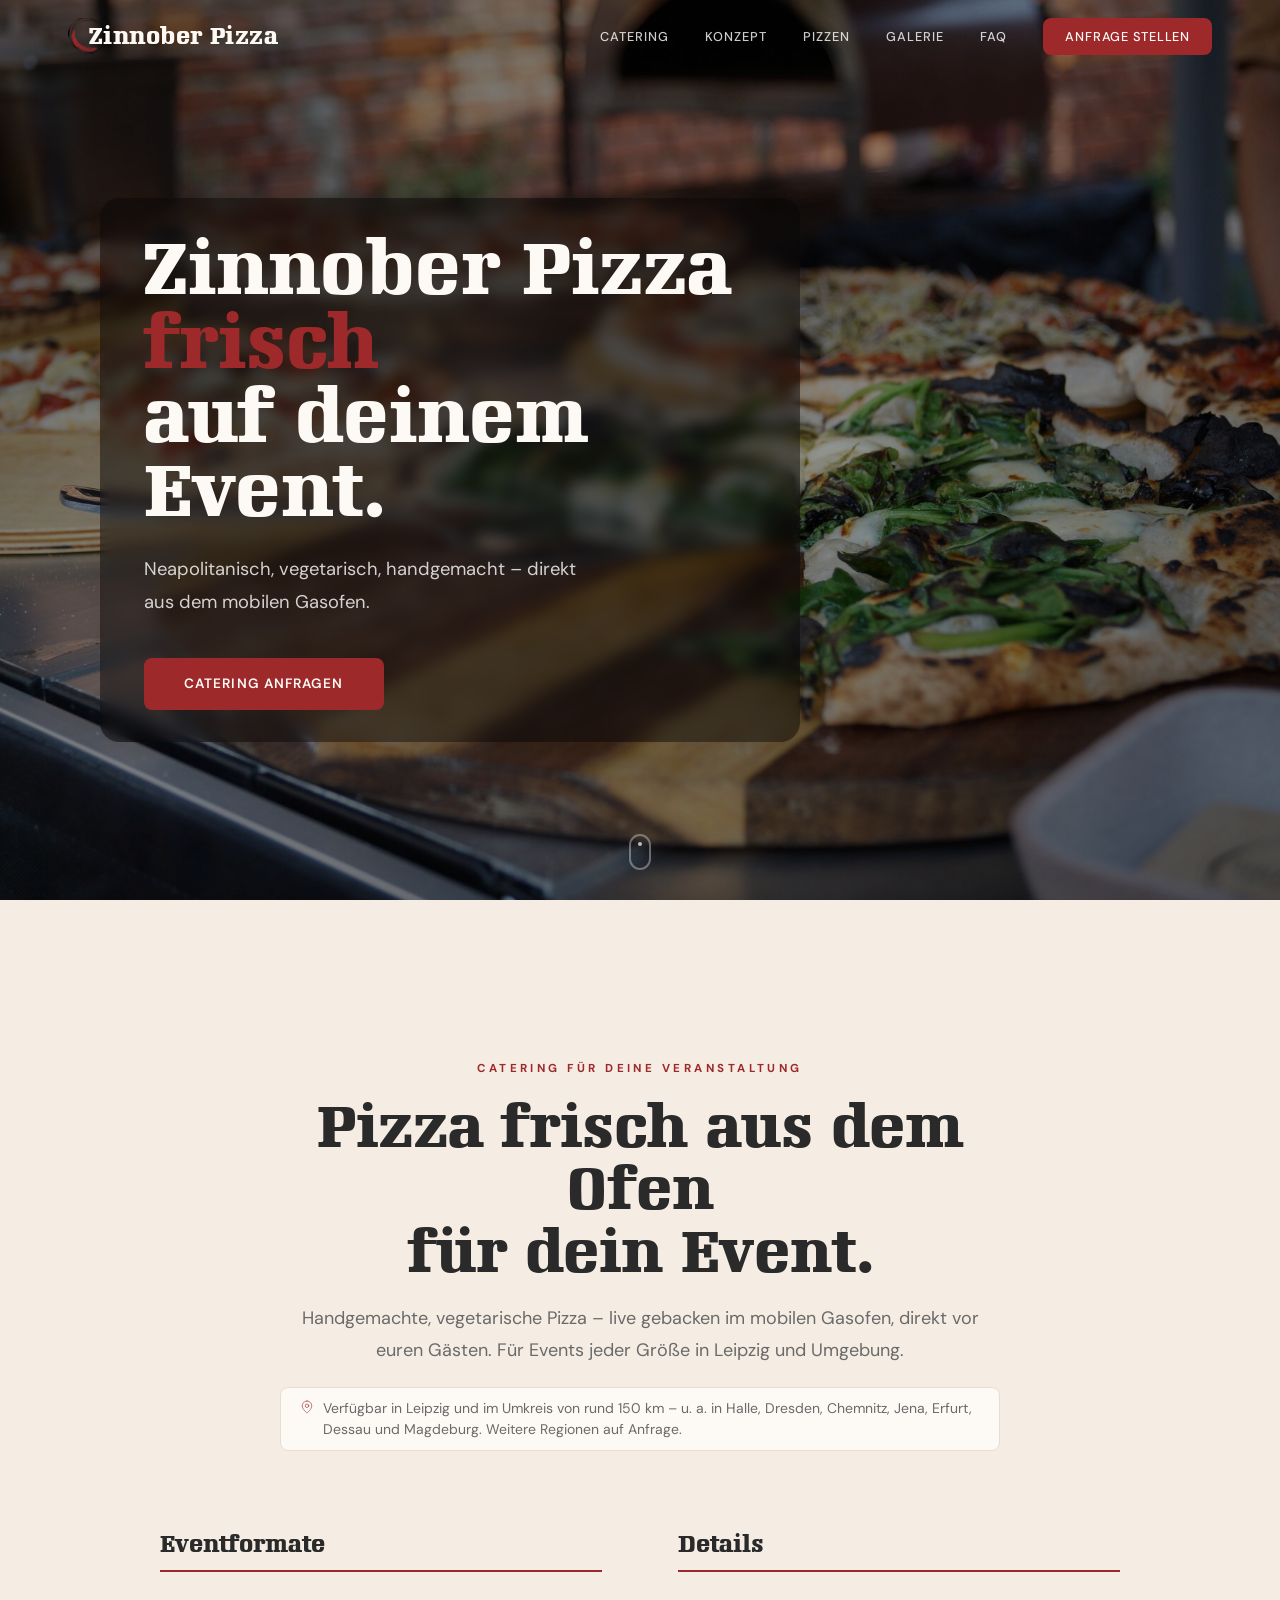
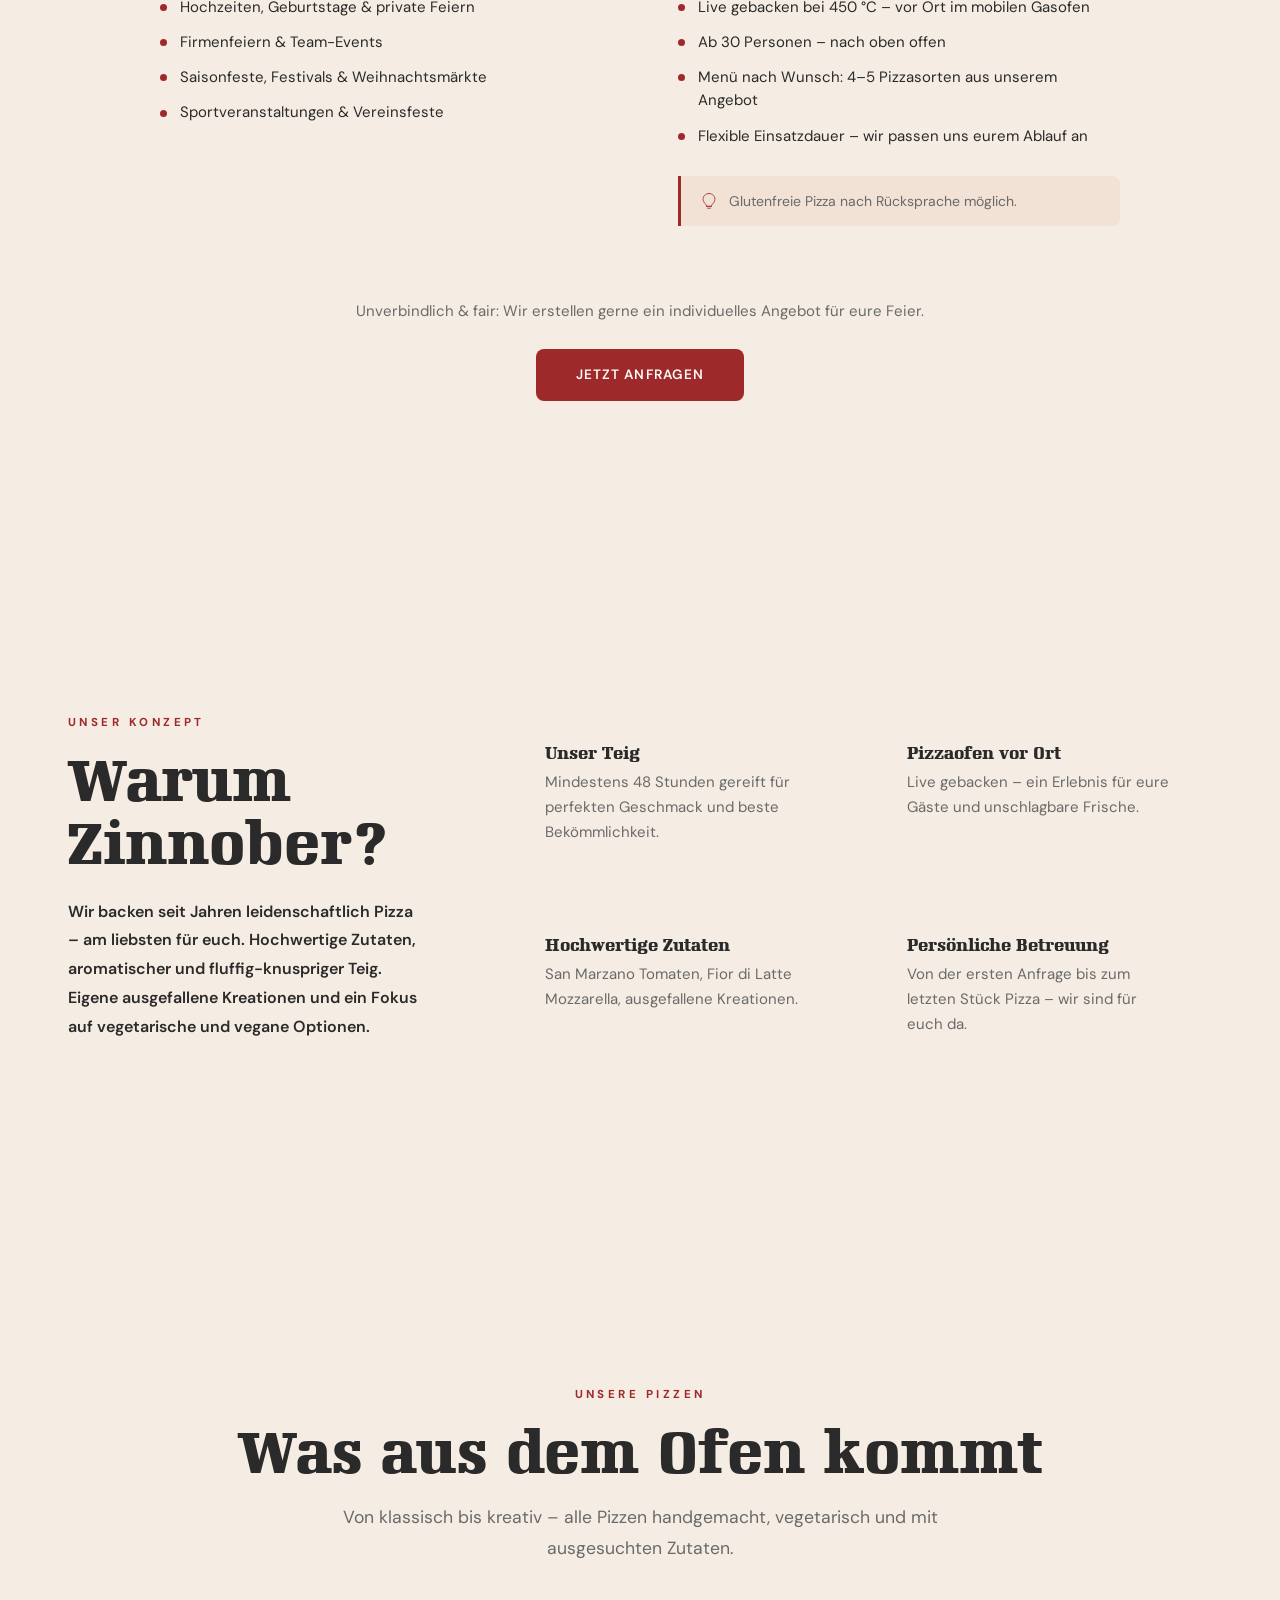
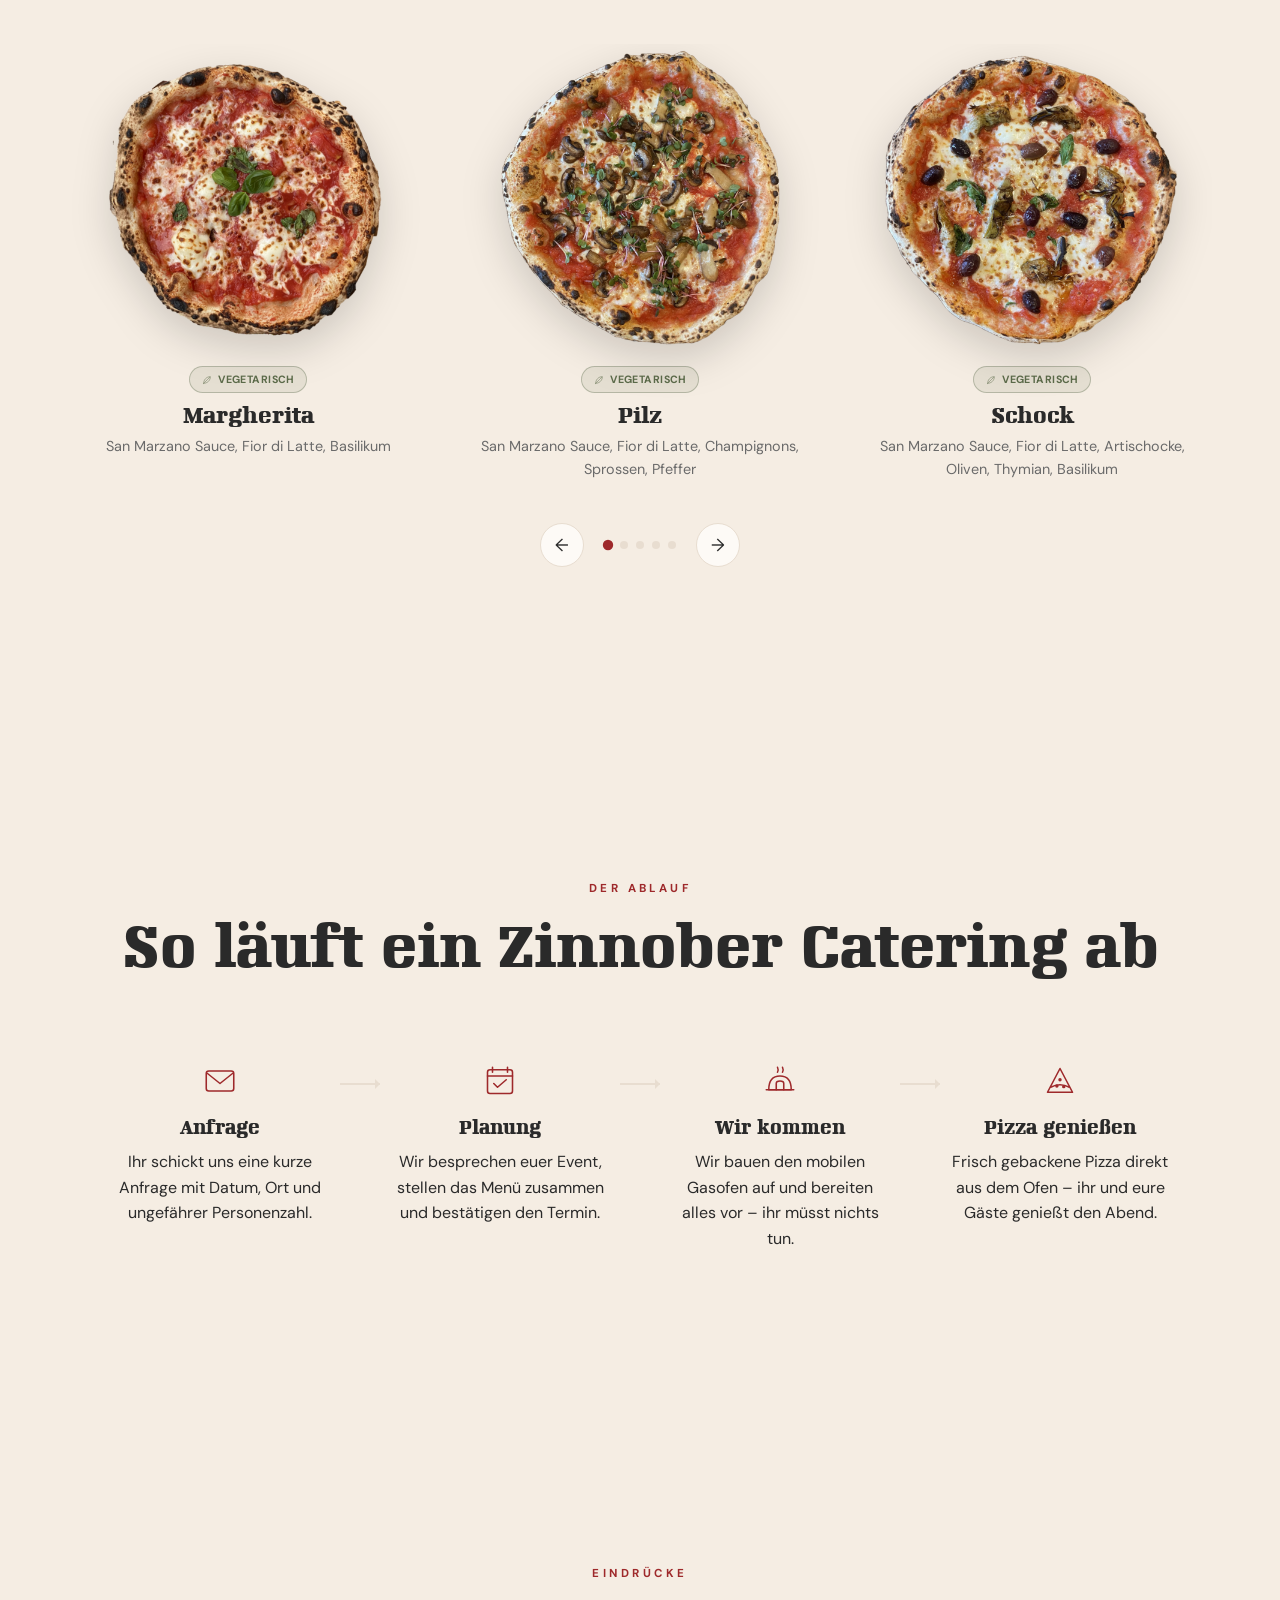
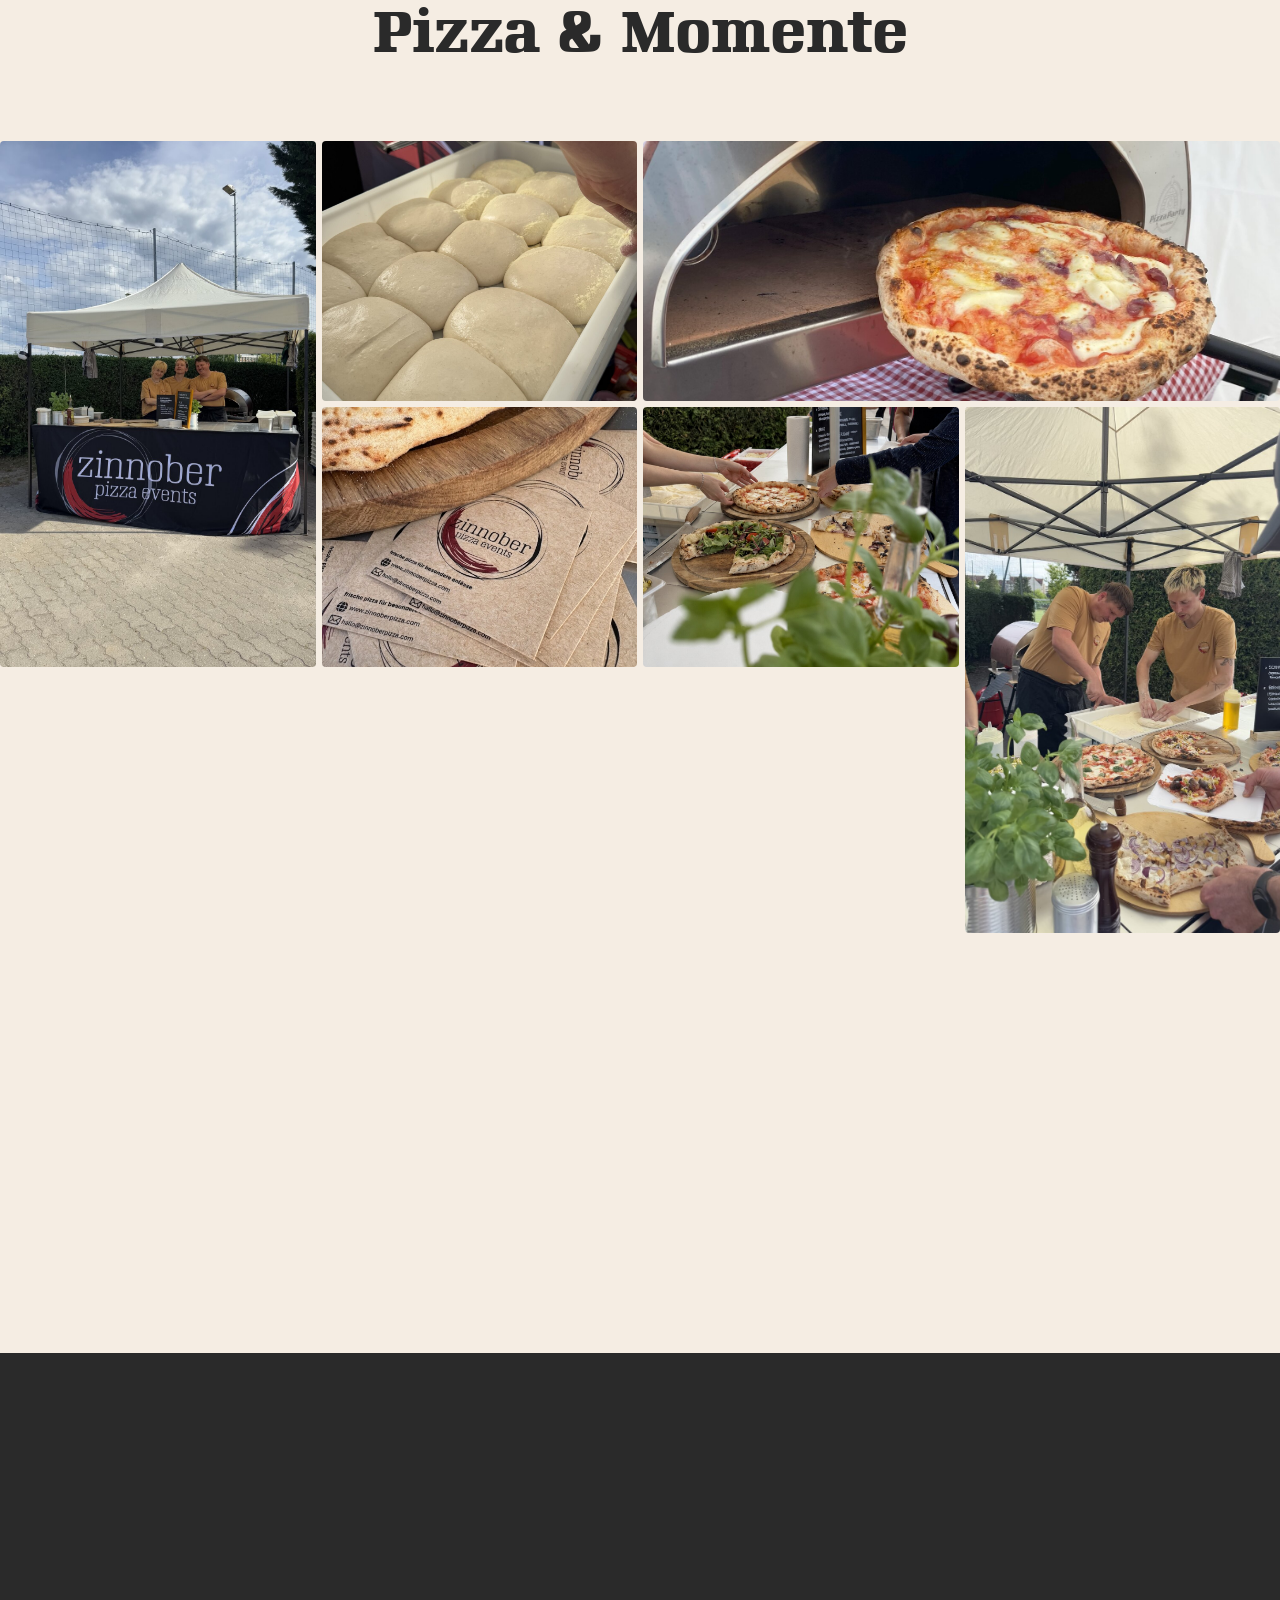
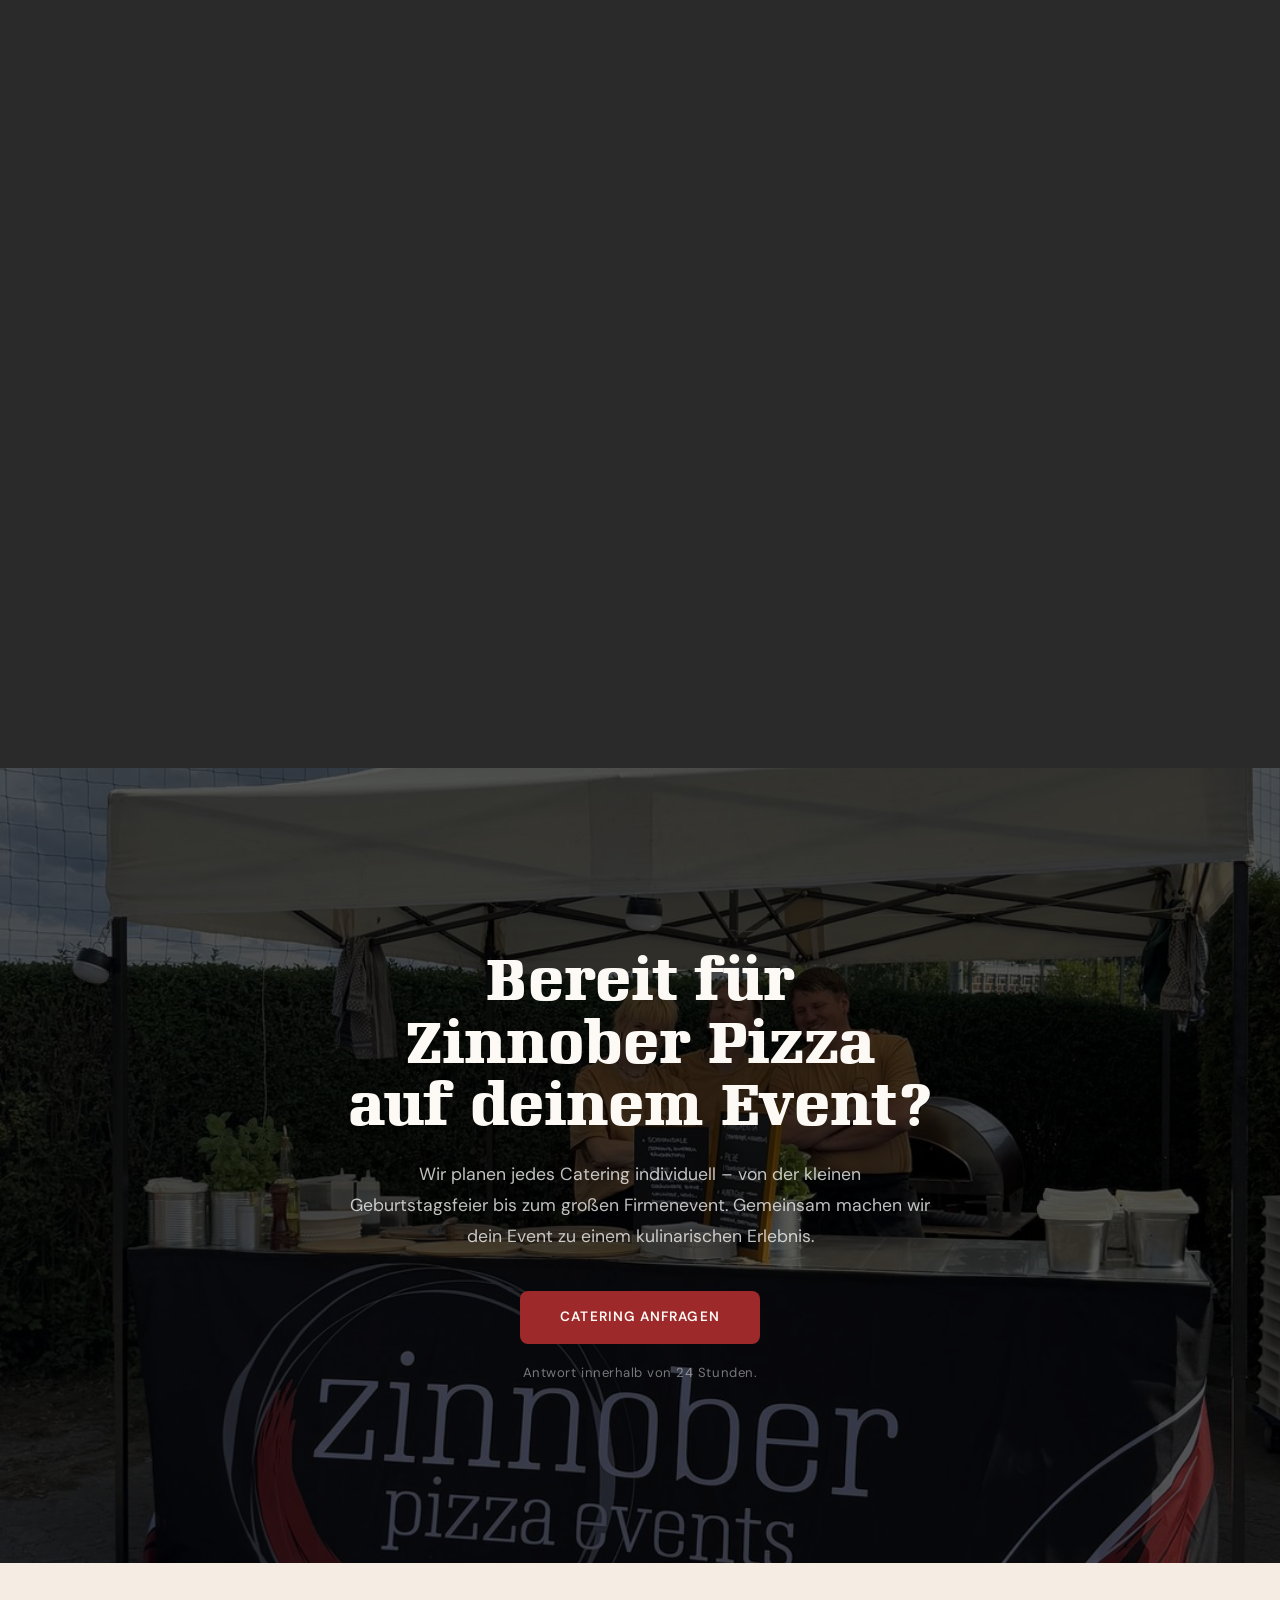
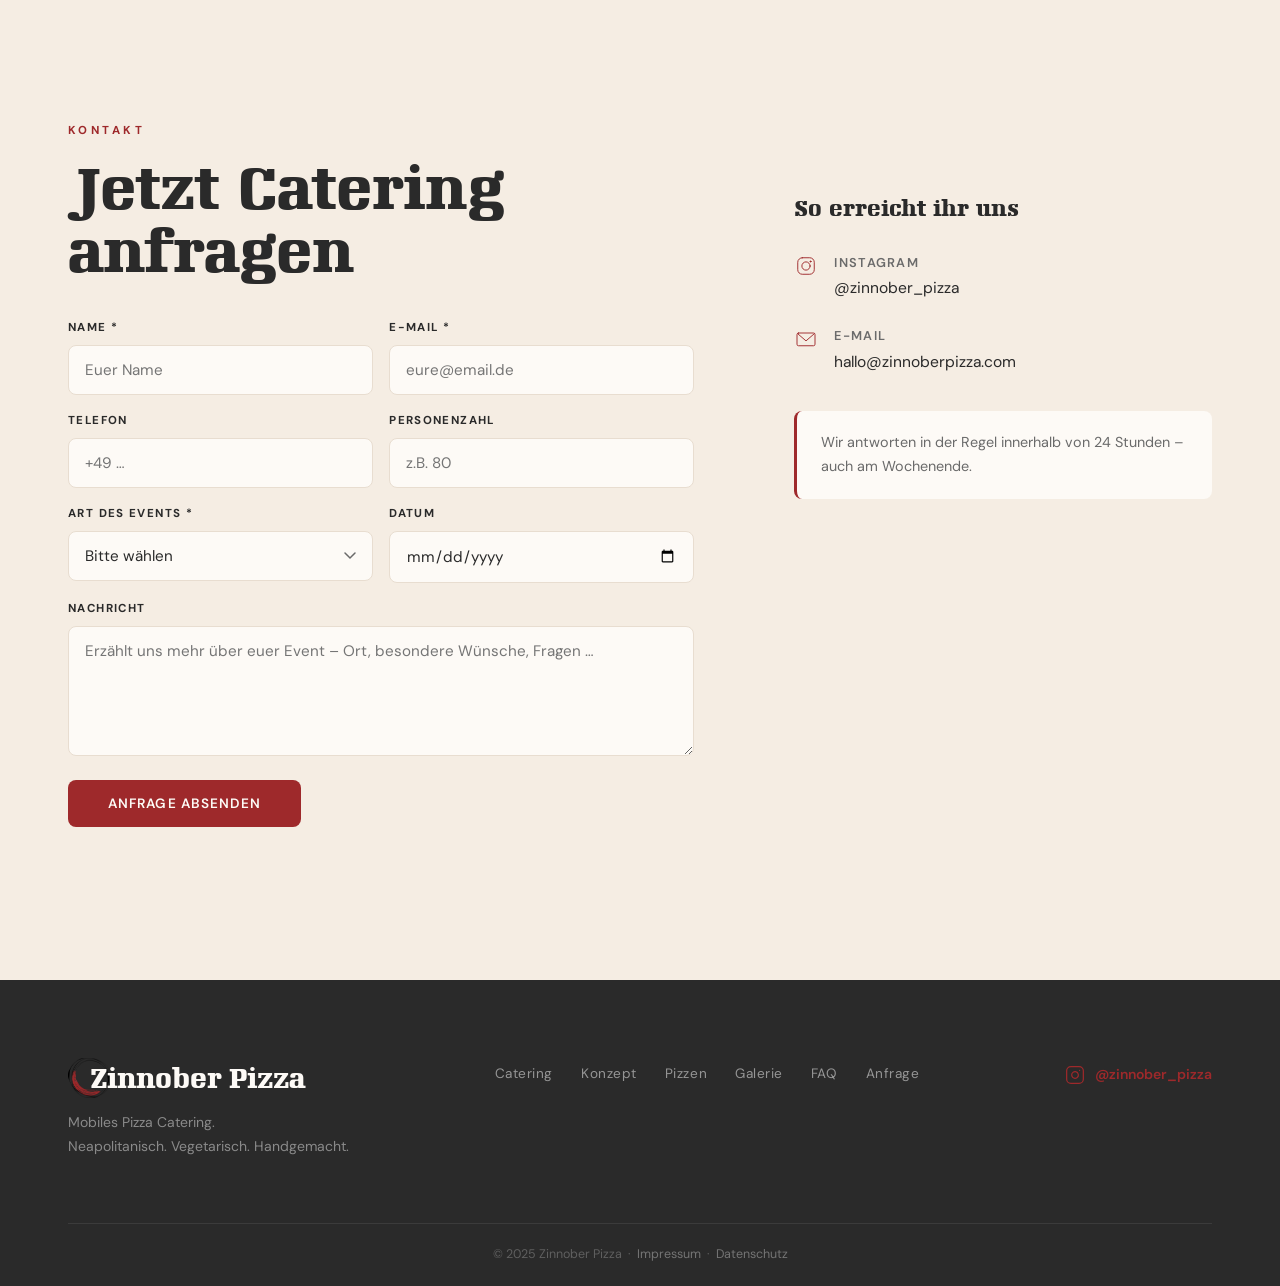
==== commit fd079caf: "pics optimised" ====
--- a/index.html
+++ b/index.html
@@ -6,9 +6,19 @@
     <title>Zinnober Pizza – Mobiles Catering Leipzig & Sachsen</title>
     <meta name="description" content="Live gebackene Pizza für Hochzeiten, Firmenfeiern und Events in Leipzig und Sachsen. Neapolitanisch, vegetarisch, handgemacht – direkt aus dem mobilen Gasofen.">
     <meta name="keywords" content="Pizza Catering Leipzig, mobiles Catering Sachsen, Hochzeit Catering, Firmenfeier Catering, vegetarisches Catering, Steinofen Pizza">
+    <link rel="canonical" href="https://zinnoberpizza.com/">
+    <link rel="icon" type="image/png" href="images/logo.png">
+
     <meta property="og:title" content="Zinnober Pizza – Mobiles Pizza Catering">
     <meta property="og:description" content="Live gebackene Pizza für euer Event. Neapolitanisch, vegetarisch, handgemacht.">
     <meta property="og:type" content="website">
+    <meta property="og:url" content="https://zinnoberpizza.com/">
+    <meta property="og:image" content="https://zinnoberpizza.com/images/slide-buffet.jpg">
+    <meta property="og:locale" content="de_DE">
+    <meta name="twitter:card" content="summary_large_image">
+    <meta name="twitter:title" content="Zinnober Pizza – Mobiles Pizza Catering">
+    <meta name="twitter:description" content="Live gebackene Pizza für euer Event. Neapolitanisch, vegetarisch, handgemacht.">
+    <meta name="twitter:image" content="https://zinnoberpizza.com/images/slide-buffet.jpg">
 
     <!-- Google Fonts — DM Sans body only; Napoleon headings are self-hosted in /fonts -->
     <link rel="preconnect" href="https://fonts.googleapis.com">
@@ -22,6 +32,93 @@
     <script>
         window.plausible=window.plausible||function(){(plausible.q=plausible.q||[]).push(arguments)},plausible.init=plausible.init||function(i){plausible.o=i||{}};
         plausible.init()
+    </script>
+
+    <script type="application/ld+json">
+    {
+        "@context": "https://schema.org",
+        "@type": "FoodEstablishment",
+        "name": "Zinnober Pizza",
+        "image": "https://zinnoberpizza.com/images/slide-buffet.jpg",
+        "url": "https://zinnoberpizza.com/",
+        "email": "zinnoberpizza@mail.de",
+        "servesCuisine": ["Italienisch", "Pizza", "Vegetarisch"],
+        "priceRange": "€€",
+        "address": {
+            "@type": "PostalAddress",
+            "streetAddress": "Kreuzstraße 2",
+            "postalCode": "04103",
+            "addressLocality": "Leipzig",
+            "addressCountry": "DE"
+        },
+        "areaServed": ["Leipzig", "Halle", "Dresden", "Chemnitz", "Jena", "Erfurt", "Dessau", "Magdeburg"],
+        "sameAs": ["https://www.instagram.com/zinnober_pizza"]
+    }
+    </script>
+
+    <script type="application/ld+json">
+    {
+        "@context": "https://schema.org",
+        "@type": "FAQPage",
+        "mainEntity": [
+            {
+                "@type": "Question",
+                "name": "Ab wie vielen Personen bietet ihr Caterings an?",
+                "acceptedAnswer": {
+                    "@type": "Answer",
+                    "text": "Wir bieten Caterings ab 30 Personen an. Nach oben hin gibt es kaum Grenzen. Sprecht uns einfach an, wir finden gemeinsam eine Lösung."
+                }
+            },
+            {
+                "@type": "Question",
+                "name": "Wie lange dauert ein Catering-Einsatz?",
+                "acceptedAnswer": {
+                    "@type": "Answer",
+                    "text": "Das hängt ganz von eurem Event ab. In der Regel planen wir 2–4 Stunden aktives Catering ein, plus Auf- und Abbau. Wir passen uns eurem Zeitplan flexibel an und besprechen alles im Vorfeld mit euch."
+                }
+            },
+            {
+                "@type": "Question",
+                "name": "Wo seid ihr unterwegs?",
+                "acceptedAnswer": {
+                    "@type": "Answer",
+                    "text": "Unser Haupteinsatzgebiet ist Leipzig und ganz Sachsen. Wir sind auch in Thüringen und Sachsen-Anhalt aktiv. Für weiter entfernte Events – auch über diese Grenzen hinaus – nehmt einfach Kontakt auf, wir sind offen für Anfragen."
+                }
+            },
+            {
+                "@type": "Question",
+                "name": "Gibt es vegetarische und vegane Optionen?",
+                "acceptedAnswer": {
+                    "@type": "Answer",
+                    "text": "Ja! Unsere gesamte Speisekarte ist vollständig vegetarisch. Darüber hinaus bieten wir vegane Varianten an. Wir gehen auch gerne auf eure individuellen Wünsche ein."
+                }
+            },
+            {
+                "@type": "Question",
+                "name": "Wie weit im Voraus sollten wir buchen?",
+                "acceptedAnswer": {
+                    "@type": "Answer",
+                    "text": "Je früher, desto besser – besonders in der Hochsaison von Mai bis Oktober sind unsere Termine schnell vergeben. Aber auch für kurzfristige Termine lohnt sich eine Anfrage!"
+                }
+            },
+            {
+                "@type": "Question",
+                "name": "Können individuelle Wünsche berücksichtigt werden?",
+                "acceptedAnswer": {
+                    "@type": "Answer",
+                    "text": "Absolut. Wir erstellen für jedes Event ein maßgeschneidertes Angebot. Ob besondere Toppings, ein spezielles Menü oder eine bestimmte Anzahl an Pizzavarianten – teilt uns eure Wünsche mit und wir entwickeln gemeinsam das perfekte Catering."
+                }
+            },
+            {
+                "@type": "Question",
+                "name": "Wie viel kostet ein Catering bei euch?",
+                "acceptedAnswer": {
+                    "@type": "Answer",
+                    "text": "Wir setzen auf beste Zutaten, echtes Handwerk und einen professionellen Auftritt vor Ort, halten unsere Preise aber trotzdem bodenständig. Der genaue Preis hängt von Personenanzahl, Anfahrt, Servicezeit und Pizzaauswahl ab. Fragt uns einfach an und wir erstellen euch ein faires Angebot!"
+                }
+            }
+        ]
+    }
     </script>
 </head>
 <body>
@@ -397,48 +494,48 @@
 
         <div class="gallery-grid" id="galleryGrid">
             <!-- Col A tall -->
-            <div class="gallery-cell gallery-cell--tall reveal" data-src="images/gallery-01.jpg" aria-label="Unser Team am Zinnober-Stand" role="img" tabindex="0">
-                <div class="img-ph" data-label="gallery-01.jpg · Team am Stand" aria-hidden="true"></div>
+            <div class="gallery-cell gallery-cell--tall reveal" data-src="images/gallery-01.jpg" role="button" aria-label="Bild vergrößern: Unser Team am Zinnober-Stand" tabindex="0">
+                <img class="gallery-img" src="images/gallery-01.jpg" alt="Unser Team am Zinnober-Stand" loading="lazy">
             </div>
             <!-- Col B top -->
-            <div class="gallery-cell reveal" style="--reveal-delay: 60ms" data-src="images/gallery-02.jpg" aria-label="Teigkugeln beim Gehen" role="img" tabindex="0">
-                <div class="img-ph" data-label="gallery-02.jpg · Teig" aria-hidden="true"></div>
+            <div class="gallery-cell reveal" style="--reveal-delay: 60ms" data-src="images/gallery-02.jpg" role="button" aria-label="Bild vergrößern: Teigkugeln beim Gehen" tabindex="0">
+                <img class="gallery-img" src="images/gallery-02.jpg" alt="Teigkugeln beim Gehen" loading="lazy">
             </div>
             <!-- Col C top wide -->
-            <div class="gallery-cell gallery-cell--wide reveal" style="--reveal-delay: 120ms" data-src="images/gallery-03.jpg" aria-label="Pizza kommt frisch aus dem mobilen Ofen" role="img" tabindex="0">
-                <div class="img-ph" data-label="gallery-03.jpg · Aus dem Ofen" aria-hidden="true"></div>
+            <div class="gallery-cell gallery-cell--wide reveal" style="--reveal-delay: 120ms" data-src="images/gallery-03.jpg" role="button" aria-label="Bild vergrößern: Pizza kommt frisch aus dem mobilen Ofen" tabindex="0">
+                <img class="gallery-img" src="images/gallery-03.jpg" alt="Pizza kommt frisch aus dem mobilen Ofen" loading="lazy">
             </div>
             <!-- Col B mid -->
-            <div class="gallery-cell reveal" style="--reveal-delay: 80ms" data-src="images/gallery-04.jpg" aria-label="Zinnober Visitenkarten neben frischer Pizza" role="img" tabindex="0">
-                <div class="img-ph" data-label="gallery-04.jpg · Branding" aria-hidden="true"></div>
+            <div class="gallery-cell reveal" style="--reveal-delay: 80ms" data-src="images/gallery-04.jpg" role="button" aria-label="Bild vergrößern: Zinnober Visitenkarten neben frischer Pizza" tabindex="0">
+                <img class="gallery-img" src="images/gallery-04.jpg" alt="Zinnober Visitenkarten neben frischer Pizza" loading="lazy">
             </div>
             <!-- Col C mid -->
-            <div class="gallery-cell reveal" style="--reveal-delay: 140ms" data-src="images/gallery-05.jpg" aria-label="Gäste greifen am Büffet zu" role="img" tabindex="0">
-                <div class="img-ph" data-label="gallery-05.jpg · Ausgabe" aria-hidden="true"></div>
+            <div class="gallery-cell reveal" style="--reveal-delay: 140ms" data-src="images/gallery-05.jpg" role="button" aria-label="Bild vergrößern: Gäste greifen am Büffet zu" tabindex="0">
+                <img class="gallery-img" src="images/gallery-05.jpg" alt="Gäste greifen am Büffet zu" loading="lazy">
             </div>
             <!-- Col D tall -->
-            <div class="gallery-cell gallery-cell--tall reveal" style="--reveal-delay: 180ms" data-src="images/gallery-06.jpg" aria-label="Unser Team bei der Zubereitung" role="img" tabindex="0">
-                <div class="img-ph" data-label="gallery-06.jpg · Zubereitung" aria-hidden="true"></div>
+            <div class="gallery-cell gallery-cell--tall reveal" style="--reveal-delay: 180ms" data-src="images/gallery-06.jpg" role="button" aria-label="Bild vergrößern: Unser Team bei der Zubereitung" tabindex="0">
+                <img class="gallery-img" src="images/gallery-06.jpg" alt="Unser Team bei der Zubereitung" loading="lazy">
             </div>
             <!-- Bottom wide -->
-            <div class="gallery-cell gallery-cell--wide reveal" style="--reveal-delay: 100ms" data-src="images/gallery-07.jpg" aria-label="Nahaufnahme Pizza Verde" role="img" tabindex="0">
-                <div class="img-ph" data-label="gallery-07.jpg · Pizza Verde" aria-hidden="true"></div>
+            <div class="gallery-cell gallery-cell--wide reveal" style="--reveal-delay: 100ms" data-src="images/gallery-07.jpg" role="button" aria-label="Bild vergrößern: Nahaufnahme Pizza Verde" tabindex="0">
+                <img class="gallery-img" src="images/gallery-07.jpg" alt="Nahaufnahme Pizza Verde" loading="lazy">
             </div>
             <!-- Bottom sq -->
-            <div class="gallery-cell reveal" style="--reveal-delay: 160ms" data-src="images/gallery-08.jpg" aria-label="Pizzaauswahl mit Speisekarte" role="img" tabindex="0">
-                <div class="img-ph" data-label="gallery-08.jpg · Auswahl" aria-hidden="true"></div>
+            <div class="gallery-cell reveal" style="--reveal-delay: 160ms" data-src="images/gallery-08.jpg" role="button" aria-label="Bild vergrößern: Pizzaauswahl mit Speisekarte" tabindex="0">
+                <img class="gallery-img" src="images/gallery-08.jpg" alt="Pizzaauswahl mit Speisekarte" loading="lazy">
             </div>
             <!-- Wide -->
-            <div class="gallery-cell gallery-cell--wide reveal" style="--reveal-delay: 200ms" data-src="images/gallery-09.jpg" aria-label="Der Zinnober-Stand mit Ofen und Speisekarte" role="img" tabindex="0">
-                <div class="img-ph" data-label="gallery-09.jpg · Stand" aria-hidden="true"></div>
+            <div class="gallery-cell gallery-cell--wide reveal" style="--reveal-delay: 200ms" data-src="images/gallery-09.jpg" role="button" aria-label="Bild vergrößern: Der Zinnober-Stand mit Ofen und Speisekarte" tabindex="0">
+                <img class="gallery-img" src="images/gallery-09.jpg" alt="Der Zinnober-Stand mit Ofen und Speisekarte" loading="lazy">
             </div>
             <!-- Sq -->
-            <div class="gallery-cell reveal" style="--reveal-delay: 240ms" data-src="images/gallery-10.jpg" aria-label="Frisch gebackene Pizza wird serviert" role="img" tabindex="0">
-                <div class="img-ph" data-label="gallery-10.jpg · Servieren" aria-hidden="true"></div>
+            <div class="gallery-cell reveal" style="--reveal-delay: 240ms" data-src="images/gallery-10.jpg" role="button" aria-label="Bild vergrößern: Frisch gebackene Pizza wird serviert" tabindex="0">
+                <img class="gallery-img" src="images/gallery-10.jpg" alt="Frisch gebackene Pizza wird serviert" loading="lazy">
             </div>
             <!-- Sq -->
-            <div class="gallery-cell reveal" style="--reveal-delay: 280ms" data-src="images/gallery-11.jpg" aria-label="Pizzabüffet Nahaufnahme" role="img" tabindex="0">
-                <div class="img-ph" data-label="gallery-11.jpg · Büffet" aria-hidden="true"></div>
+            <div class="gallery-cell reveal" style="--reveal-delay: 280ms" data-src="images/gallery-11.jpg" role="button" aria-label="Bild vergrößern: Pizzabüffet Nahaufnahme" tabindex="0">
+                <img class="gallery-img" src="images/gallery-11.jpg" alt="Pizzabüffet Nahaufnahme" loading="lazy">
             </div>
         </div>
 
--- a/css/style.css
+++ b/css/style.css
@@ -185,27 +185,6 @@
     padding-inline: var(--pad-x);
 }
 
-/* Image placeholder */
-.img-ph {
-    width: 100%;
-    height: 100%;
-    background: var(--cream-dk);
-    display: flex;
-    align-items: center;
-    justify-content: center;
-    position: relative;
-}
-.img-ph::after {
-    content: attr(data-label);
-    font-family: var(--font-body);
-    font-size: 0.7rem;
-    letter-spacing: 0.08em;
-    text-transform: uppercase;
-    color: rgba(0,0,0,0.22);
-    text-align: center;
-    padding: 12px;
-}
-
 /* Legal pages (Impressum, Datenschutz) — no hero, header stays solid */
 body.legal-page .site-header {
     background: rgba(42, 42, 42, 0.96);
@@ -478,15 +457,6 @@
     border-radius: 20px;
     padding: 32px clamp(24px, 4vw, 44px);
 }
-.hero-eyebrow {
-    color: rgba(255,255,255,0.68);
-    font-size: 0.72rem;
-    font-weight: 500;
-    letter-spacing: 0.28em;
-    text-transform: uppercase;
-    margin-bottom: 20px;
-    animation: fadeUp 0.9s ease 0.2s both;
-}
 .hero-title {
     font-size: clamp(2.6rem, 5.5vw, 4.8rem);
     font-weight: 700;
@@ -512,19 +482,6 @@
     animation: fadeUp 0.9s ease 0.6s both;
 }
 .hero-body .btn { animation: fadeUp 0.9s ease 0.8s both; align-self: flex-start; }
-
-.hero-badges {
-    display: flex;
-    flex-wrap: wrap;
-    gap: 16px;
-    margin-top: 28px;
-    animation: fadeUp 0.9s ease 1.0s both;
-}
-.hero-badges li {
-    color: rgba(255,255,255,0.70);
-    font-size: 0.82rem;
-    letter-spacing: 0.04em;
-}
 
 @keyframes fadeUp {
     from { opacity: 0; transform: translateY(24px); }
@@ -753,17 +710,6 @@
     gap: 12px;
     padding-inline: 12px;
 }
-.process-number {
-    width: 52px; height: 52px;
-    border-radius: 50%;
-    background: var(--red);
-    color: var(--white);
-    font-family: var(--font-display);
-    font-size: 1.25rem;
-    font-weight: 700;
-    display: flex; align-items: center; justify-content: center;
-    flex-shrink: 0;
-}
 .process-icon {
     color: var(--red);
     display: flex;
@@ -945,8 +891,8 @@
     transition: transform 0.5s ease;
 }
 .gallery-cell:hover { transform: scale(1.02); }
-.gallery-cell:hover .img-ph { transform: scale(1.03); transition: transform 0.5s ease; }
-.gallery-cell .img-ph { width: 100%; height: 100%; transition: transform 0.5s ease; }
+.gallery-cell:hover .gallery-img { transform: scale(1.03); transition: transform 0.5s ease; }
+.gallery-cell .gallery-img { width: 100%; height: 100%; object-fit: cover; display: block; transition: transform 0.5s ease; }
 .gallery-cell--tall { grid-row: span 2; }
 .gallery-cell--wide { grid-column: span 2; }
 
@@ -1269,9 +1215,6 @@
    RESPONSIVE – Tablet ≤1024px
 ───────────────────────────────────────────── */
 @media (max-width: 1024px) {
-    .events-grid { grid-template-columns: repeat(2, 1fr); }
-    .event-info-grid { grid-template-columns: repeat(2, 1fr); }
-
     .why-layout {
         grid-template-columns: 1fr;
         gap: 48px;
@@ -1315,10 +1258,6 @@
     .hero-body { padding: 0 clamp(20px, 6vw, 48px); }
     .hero-text-panel { padding: 24px clamp(20px, 5vw, 32px); }
 
-    /* Events */
-    .events-grid { grid-template-columns: 1fr; gap: 20px; }
-    .event-info-grid { grid-template-columns: repeat(2, 1fr); }
-
     /* Why */
     .why-cards { grid-template-columns: 1fr; }
 
@@ -1344,7 +1283,6 @@
    RESPONSIVE – Small ≤480px
 ───────────────────────────────────────────── */
 @media (max-width: 480px) {
-    .event-info-grid { grid-template-columns: 1fr; }
     .gallery-grid { grid-template-columns: 1fr; grid-auto-rows: 220px; }
     .gallery-cell--tall { grid-row: span 1; }
     .gallery-cell--wide { grid-column: span 1; }
